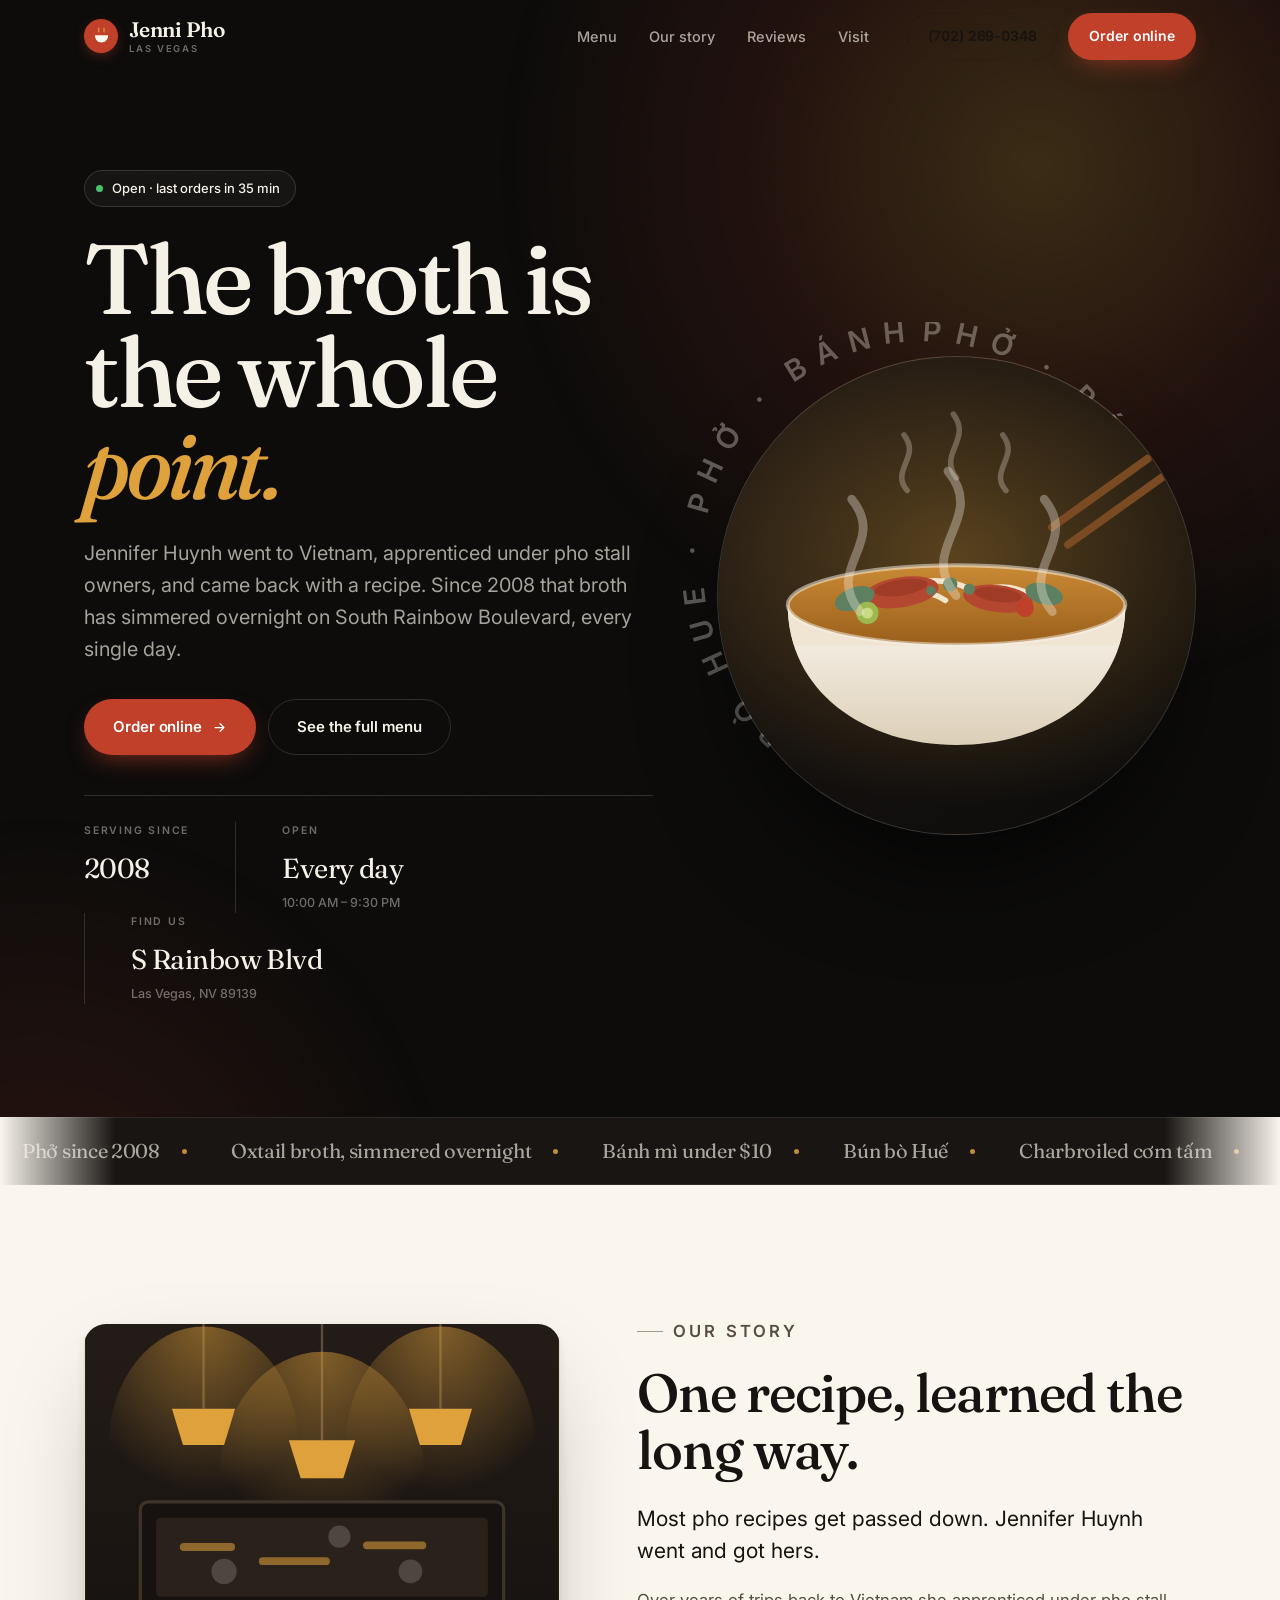
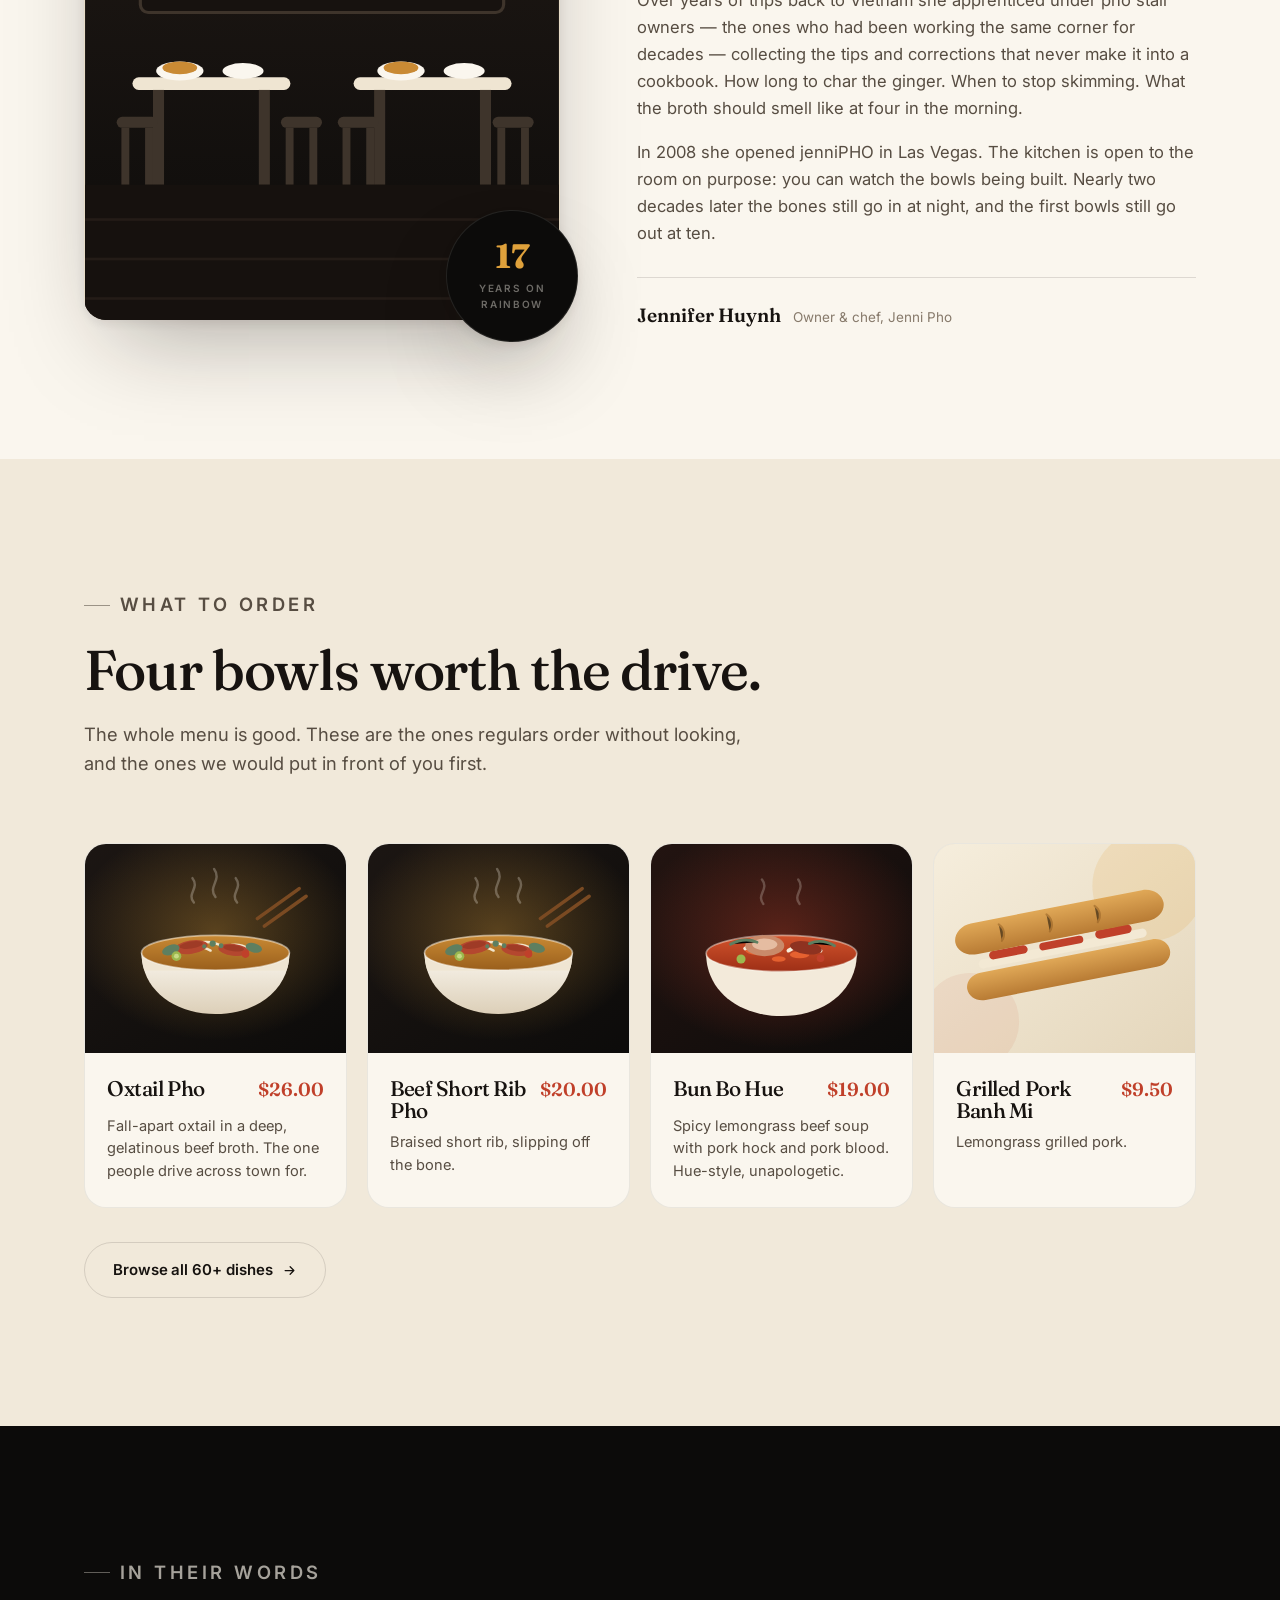
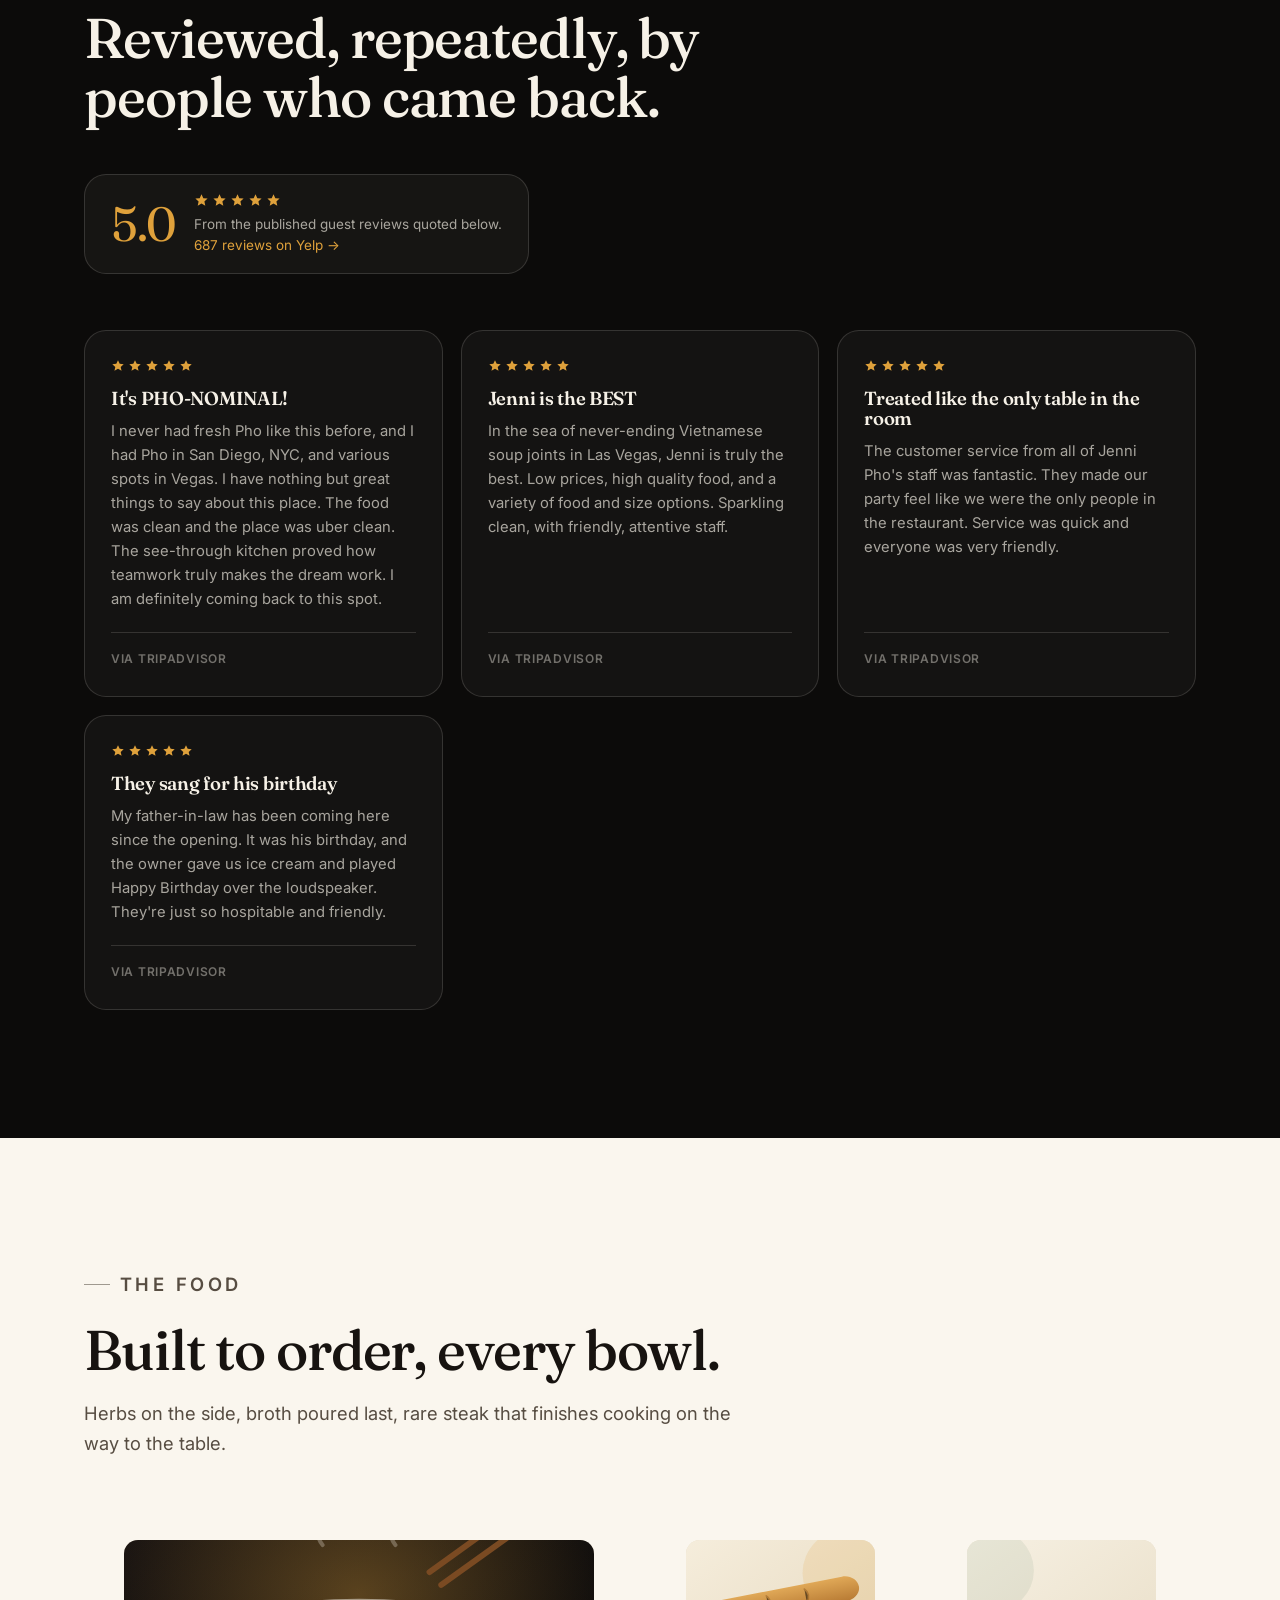
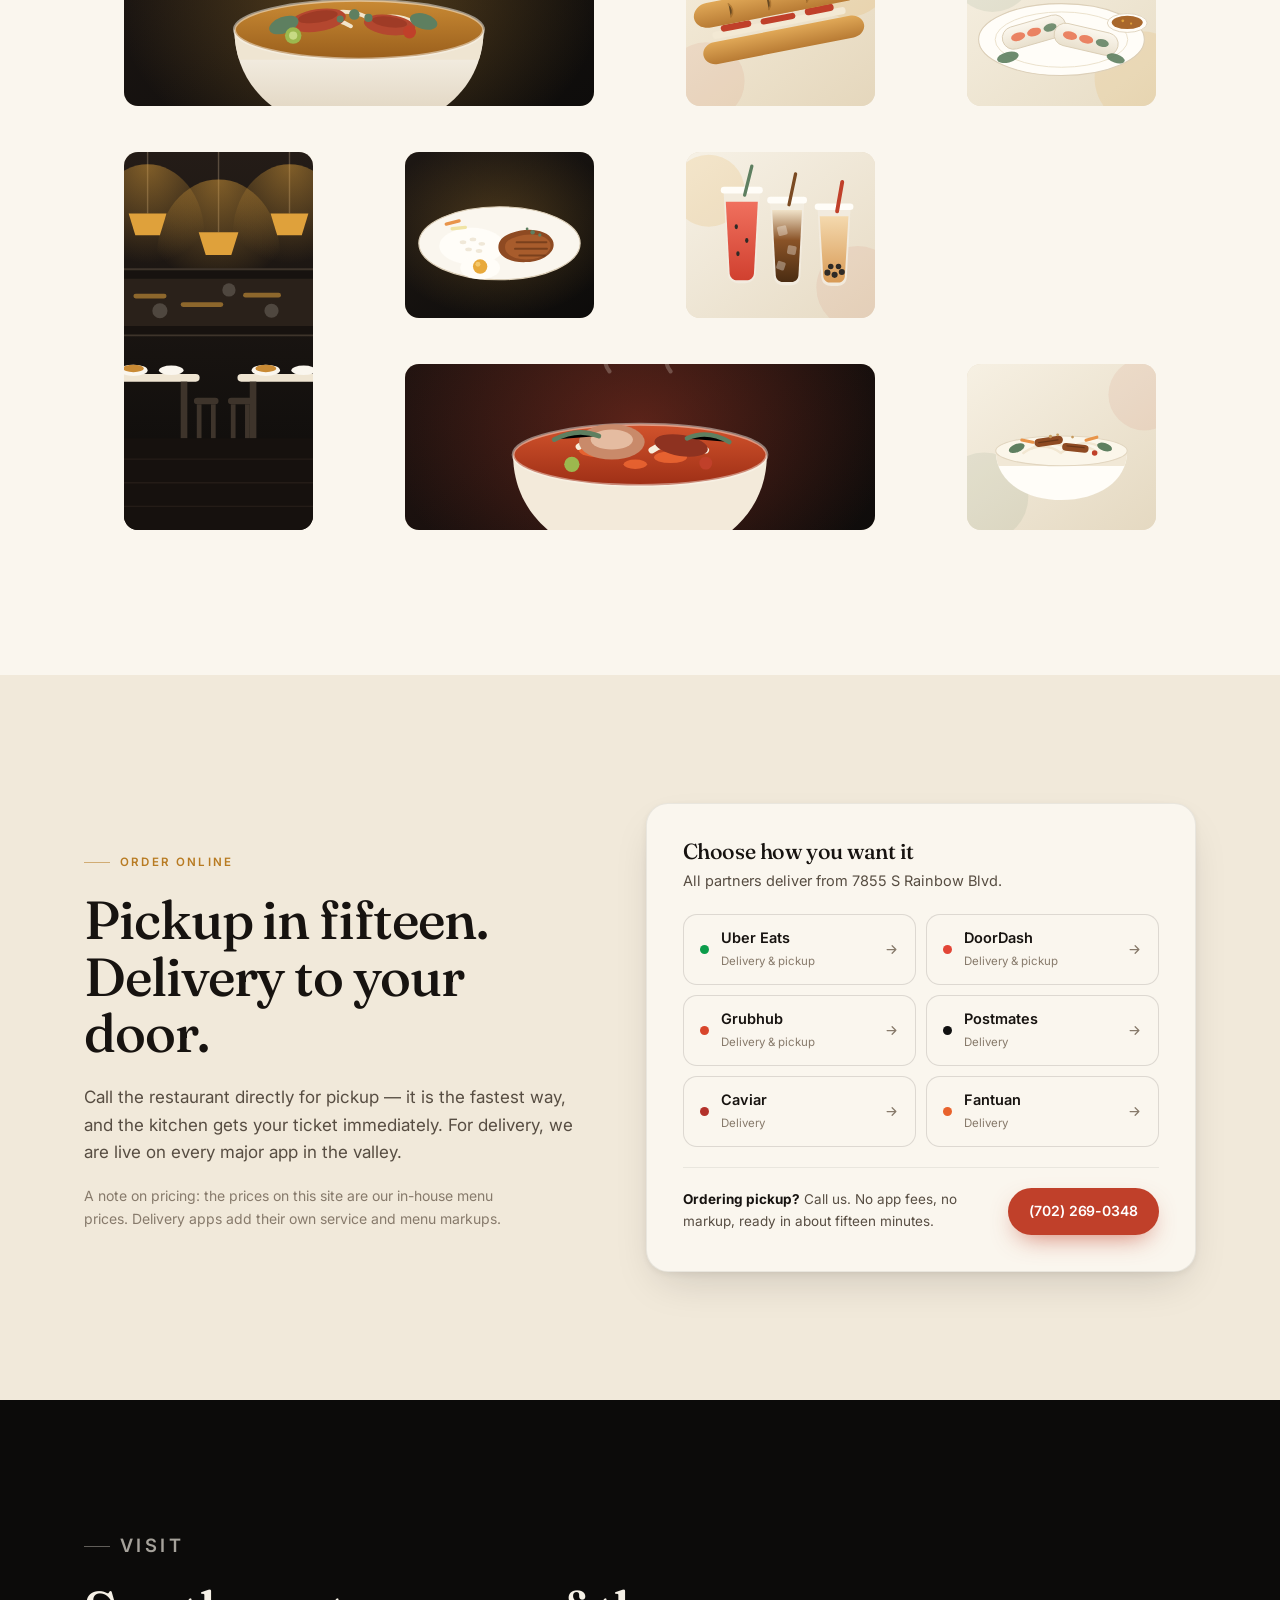
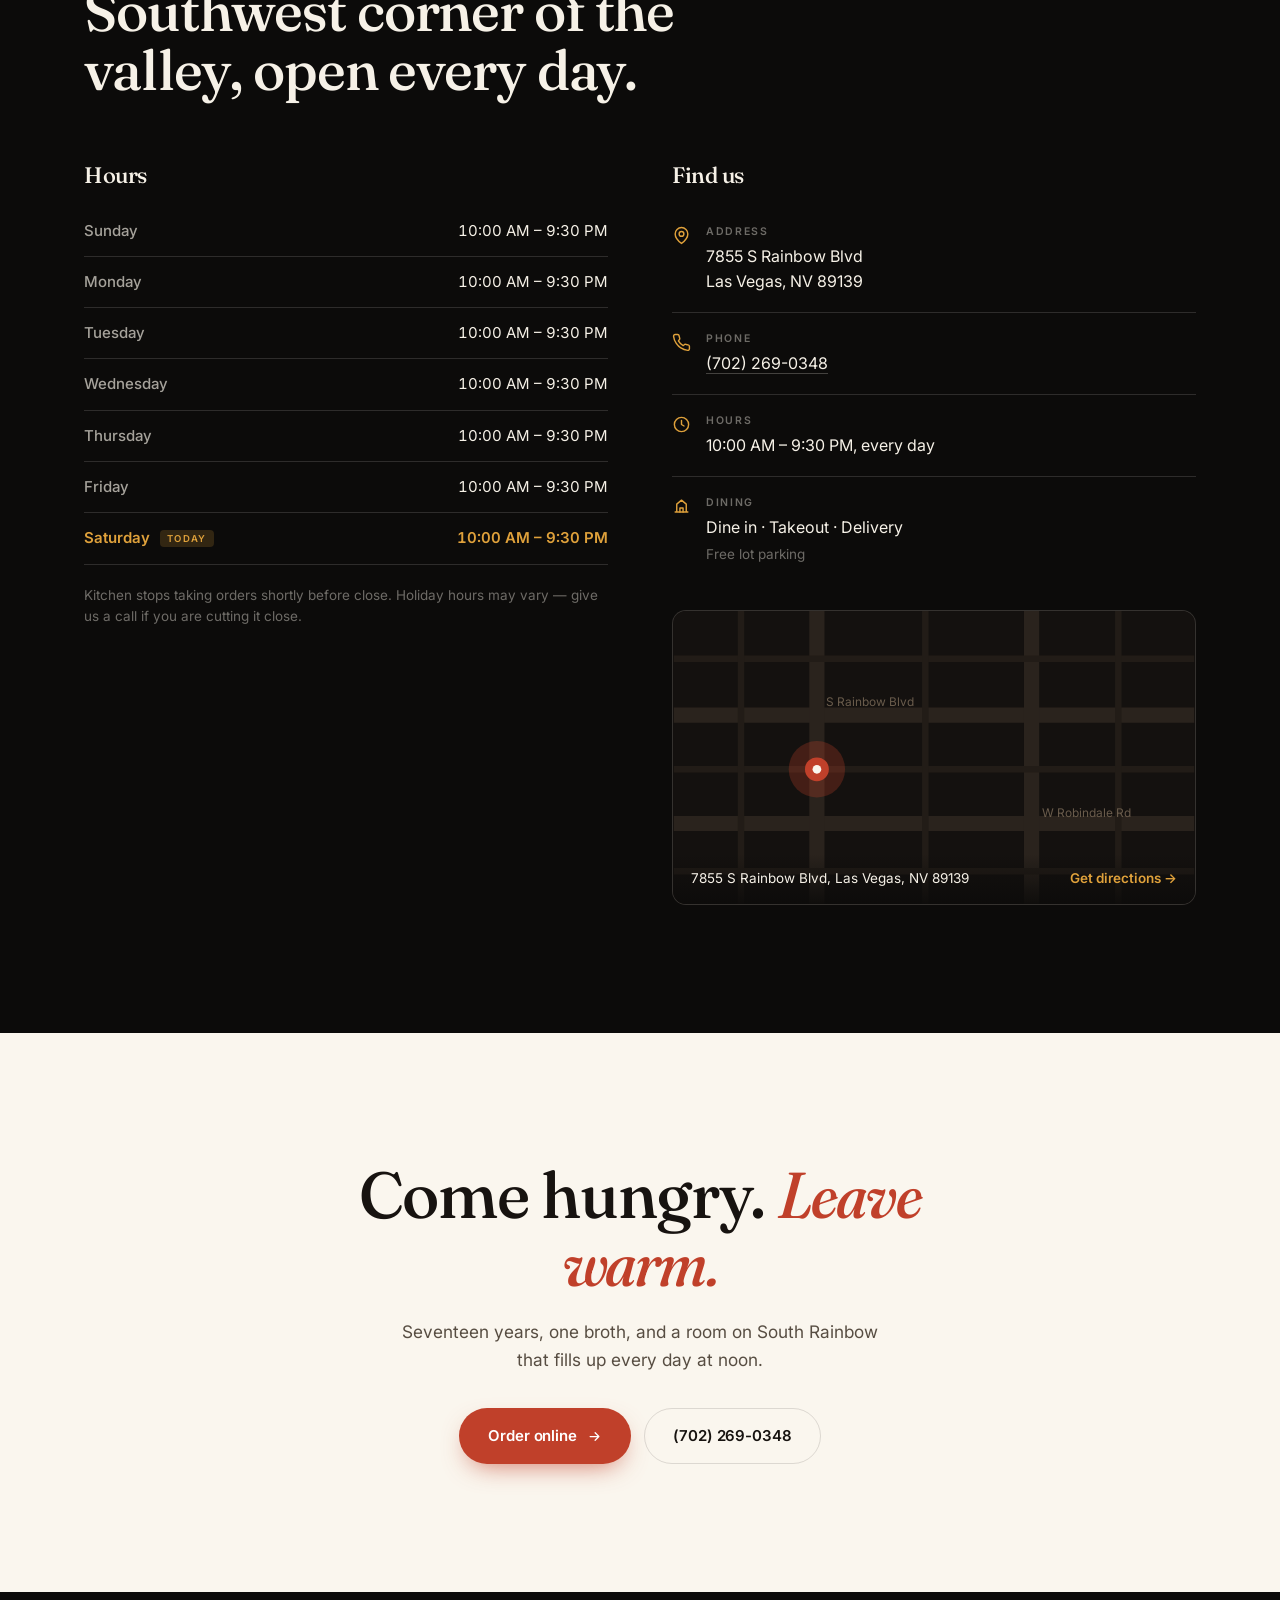
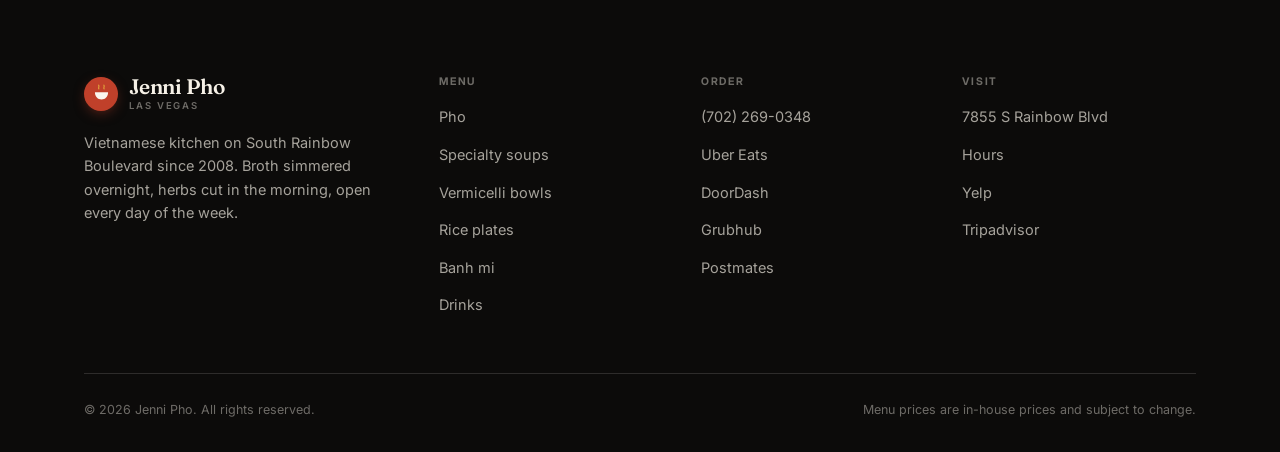
==== index.html @ 688c90b1 "Build the Jenni Pho restaurant website Static marketing site for Jenni Pho (7855 S Rainbow Blvd, Las" ====
<!doctype html>
<html lang="en">
<head>
<meta charset="utf-8">
<meta name="viewport" content="width=device-width, initial-scale=1, viewport-fit=cover">

<title>Jenni Pho — Vietnamese Kitchen in Las Vegas | Pho, Banh Mi & Rice Plates</title>
<meta name="description" content="Jenni Pho has served South Rainbow Boulevard since 2008. Oxtail pho with broth simmered overnight, banh mi under $10, charbroiled rice plates and fresh smoothies. Open daily 10am–9:30pm. Order pickup or delivery.">
<meta name="theme-color" content="#0C0B0A">
<link rel="canonical" href="https://jennipho.com/">

<meta property="og:type" content="restaurant">
<meta property="og:site_name" content="Jenni Pho">
<meta property="og:title" content="Jenni Pho — Vietnamese Kitchen in Las Vegas">
<meta property="og:description" content="Oxtail pho with broth simmered overnight. Banh mi under $10. Open daily on South Rainbow Blvd since 2008.">
<meta property="og:url" content="https://jennipho.com/">
<meta property="og:image" content="https://jennipho.com/assets/img/pho-bowl.svg">
<meta name="twitter:card" content="summary_large_image">

<link rel="icon" href="data:image/svg+xml,%3Csvg xmlns='http://www.w3.org/2000/svg' viewBox='0 0 32 32'%3E%3Ccircle cx='16' cy='16' r='16' fill='%23C0402A'/%3E%3Cpath d='M7 14h18c0 6.6-4 10.5-9 10.5S7 20.6 7 14Z' fill='%23FAF6EE'/%3E%3Cpath d='M13 9c-1.6-1.9 1.3-3 -.3-5M19 9c-1.6-1.9 1.3-3 -.3-5' stroke='%23DFA13B' stroke-width='1.6' fill='none' stroke-linecap='round'/%3E%3C/svg%3E">

<link rel="preconnect" href="https://fonts.googleapis.com">
<link rel="preconnect" href="https://fonts.gstatic.com" crossorigin>
<link rel="stylesheet" href="https://fonts.googleapis.com/css2?family=Fraunces:ital,opsz,wght@0,9..144,400..700;1,9..144,400..700&family=Inter:wght@400;500;600;700&display=swap">
<link rel="stylesheet" href="assets/css/site.css">
</head>

<body>
<a class="skip-link" href="#main">Skip to content</a>

<header class="header hero-scope">
  <div class="header__inner">
    <a class="brand" href="/" aria-label="Jenni Pho, home">
      <span class="brand__mark" aria-hidden="true">
        <svg viewBox="0 0 32 32" fill="none">
          <path d="M6 14h20c0 7-4.5 11-10 11S6 21 6 14Z" fill="#FAF6EE"/>
          <path d="M12 9c-1.8-2.1 1.5-3.4-.4-5.6M20 9c-1.8-2.1 1.5-3.4-.4-5.6"
                stroke="#DFA13B" stroke-width="1.8" stroke-linecap="round"/>
        </svg>
      </span>
      <span class="brand__text">
        <span class="brand__name">Jenni Pho</span>
        <span class="brand__sub">Las Vegas</span>
      </span>
    </a>

    <nav class="nav" aria-label="Primary">
      <a href="menu.html">Menu</a>
      <a href="#story">Our story</a>
      <a href="#reviews">Reviews</a>
      <a href="#visit">Visit</a>
    </nav>

    <div class="header__cta">
      <a class="btn btn--ghost btn--sm" data-biz="phone" href="tel:+17022690348">(702) 269-0348</a>
      <a class="btn btn--primary btn--sm" href="#order">Order online</a>
      <button class="nav-toggle" type="button" aria-label="Menu" aria-expanded="false"><span></span></button>
    </div>
  </div>
</header>

<main id="main">

  <!-- ============ HERO ============ -->
  <section class="hero">
    <div class="hero__glow" aria-hidden="true"></div>
    <div class="hero__glow hero__glow--2" aria-hidden="true"></div>
    <div class="hero__grain" aria-hidden="true"></div>

    <div class="hero__inner">
      <div class="hero__copy">
        <p class="hero__status" data-status>
          <span class="dot" aria-hidden="true"></span>
          <span data-status-text>Checking hours…</span>
        </p>

        <h1>The broth is<br>the whole <em>point.</em></h1>

        <p class="hero__lede">
          Jennifer Huynh went to Vietnam, apprenticed under pho stall owners, and came
          back with a recipe. Since 2008 that broth has simmered overnight on South
          Rainbow Boulevard, every single day.
        </p>

        <div class="hero__actions">
          <a class="btn btn--primary" href="#order">Order online <svg class="arw" width="15" height="15" viewBox="0 0 24 24" fill="none" stroke="currentColor" stroke-width="2" stroke-linecap="round" stroke-linejoin="round" aria-hidden="true"><path d="M5 12h14M13 6l6 6-6 6"/></svg></a>
          <a class="btn btn--ghost" href="menu.html">See the full menu</a>
        </div>

        <dl class="hero__facts">
          <div class="hero__fact">
            <dt>Serving since</dt>
            <dd>2008</dd>
          </div>
          <div class="hero__fact">
            <dt>Open</dt>
            <dd>Every day<small>10:00 AM – 9:30 PM</small></dd>
          </div>
          <div class="hero__fact">
            <dt>Find us</dt>
            <dd>S Rainbow Blvd<small>Las Vegas, NV 89139</small></dd>
          </div>
        </dl>
      </div>

      <div class="hero__art">
        <svg class="hero__ring" viewBox="0 0 100 100" aria-hidden="true">
          <defs><path id="ring" d="M50 4a46 46 0 1 1 0 92 46 46 0 1 1 0-92"/></defs>
          <text><textPath href="#ring" startOffset="0%">
            Phở · Bánh mì · Cơm tấm · Bún bò Huế · Phở · Bánh mì · Cơm tấm · Bún bò Huế ·
          </textPath></text>
        </svg>

        <div class="hero__art-frame">
          <img src="assets/img/pho-bowl.svg" data-slot="hero"
               alt="A bowl of Jenni Pho oxtail pho" fetchpriority="high" decoding="async">
          <svg class="steam" viewBox="0 0 100 60" aria-hidden="true">
            <path d="M26 54c-9-11 7-17-2-28"/>
            <path d="M50 50c-10-12 8-19-2-31"/>
            <path d="M74 54c-9-11 7-17-2-28"/>
          </svg>
        </div>
      </div>
    </div>
  </section>

  <!-- ============ MARQUEE ============ -->
  <div class="marquee" aria-hidden="true">
    <div class="marquee__track" data-marquee></div>
  </div>

  <!-- ============ STORY ============ -->
  <section class="section" id="story">
    <div class="shell">
      <div class="story__grid">
        <div class="story__media reveal">
          <div class="media">
            <img src="assets/img/dining-room.svg" data-slot="dining-room"
                 alt="The Jenni Pho dining room" loading="lazy" decoding="async">
          </div>
          <div class="story__badge" aria-hidden="true">
            <strong>17</strong><span>Years on<br>Rainbow</span>
          </div>
        </div>

        <div class="story__body reveal d1">
          <p class="eyebrow">Our story</p>
          <h2>One recipe, learned the long way.</h2>
          <p class="lead">
            Most pho recipes get passed down. Jennifer Huynh went and got hers.
          </p>
          <p>
            Over years of trips back to Vietnam she apprenticed under pho stall
            owners — the ones who had been working the same corner for decades —
            collecting the tips and corrections that never make it into a cookbook.
            How long to char the ginger. When to stop skimming. What the broth should
            smell like at four in the morning.
          </p>
          <p>
            In 2008 she opened jenniPHO in Las Vegas. The kitchen is open to the room
            on purpose: you can watch the bowls being built. Nearly two decades later
            the bones still go in at night, and the first bowls still go out at ten.
          </p>
          <div class="story__sign">
            <b>Jennifer Huynh</b>
            <span>Owner &amp; chef, Jenni Pho</span>
          </div>
        </div>
      </div>
    </div>
  </section>

  <!-- ============ SIGNATURES ============ -->
  <section class="section section--paper2" id="signatures">
    <div class="shell">
      <div class="section-head reveal">
        <p class="eyebrow">What to order</p>
        <h2>Four bowls worth the drive.</h2>
        <p>
          The whole menu is good. These are the ones regulars order without
          looking, and the ones we would put in front of you first.
        </p>
      </div>

      <div class="sig-grid" data-signatures></div>

      <p style="margin-top:34px">
        <a class="btn btn--ghost" href="menu.html">Browse all 60+ dishes <svg class="arw" width="15" height="15" viewBox="0 0 24 24" fill="none" stroke="currentColor" stroke-width="2" stroke-linecap="round" stroke-linejoin="round" aria-hidden="true"><path d="M5 12h14M13 6l6 6-6 6"/></svg></a>
      </p>
    </div>
  </section>

  <!-- ============ REVIEWS ============ -->
  <section class="section section--dark" id="reviews">
    <div class="shell">
      <div class="reviews__top">
        <div class="section-head reveal" style="margin-bottom:0">
          <p class="eyebrow">In their words</p>
          <h2>Reviewed, repeatedly, by people who came back.</h2>
        </div>
        <div class="score reveal d1">
          <div class="score__num">5.0</div>
          <div class="score__meta">
            <div class="score__stars" role="img" aria-label="5 out of 5 stars"></div>
            From the published guest reviews quoted below.<br>
            <a href="https://www.yelp.com/biz/jenni-pho-las-vegas-7"
               target="_blank" rel="noopener noreferrer"
               style="color:var(--amber)">687 reviews on Yelp →</a>
          </div>
        </div>
      </div>

      <div class="review-grid" data-reviews></div>
    </div>
  </section>

  <!-- ============ GALLERY ============ -->
  <section class="section" id="gallery">
    <div class="shell">
      <div class="section-head reveal">
        <p class="eyebrow">The food</p>
        <h2>Built to order, every bowl.</h2>
        <p>
          Herbs on the side, broth poured last, rare steak that finishes cooking
          on the way to the table.
        </p>
      </div>
      <div class="gallery reveal d1" data-gallery></div>
    </div>
  </section>

  <!-- ============ ORDER ============ -->
  <section class="section section--paper2" id="order">
    <div class="shell">
      <div class="order-grid">
        <div class="reveal">
          <p class="eyebrow">Order online</p>
          <h2 style="font-size:clamp(2.1rem,4.6vw,3.35rem);margin-bottom:22px">
            Pickup in fifteen. Delivery to your door.
          </h2>
          <p style="color:var(--text-2);max-width:48ch">
            Call the restaurant directly for pickup — it is the fastest way, and the
            kitchen gets your ticket immediately. For delivery, we are live on every
            major app in the valley.
          </p>
          <p style="color:var(--text-3);font-size:14px;max-width:48ch;margin-top:18px">
            A note on pricing: the prices on this site are our in-house menu prices.
            Delivery apps add their own service and menu markups.
          </p>
        </div>

        <div class="order-panel reveal d1">
          <h3>Choose how you want it</h3>
          <p>All partners deliver from 7855 S Rainbow Blvd.</p>
          <div class="partners" data-partners></div>

          <div class="order-direct">
            <p><strong style="color:var(--text)">Ordering pickup?</strong>
               Call us. No app fees, no markup, ready in about fifteen minutes.</p>
            <a class="btn btn--primary btn--sm" data-biz="phone" href="tel:+17022690348">(702) 269-0348</a>
          </div>
        </div>
      </div>
    </div>
  </section>

  <!-- ============ VISIT ============ -->
  <section class="section section--dark" id="visit">
    <div class="shell">
      <div class="section-head reveal">
        <p class="eyebrow">Visit</p>
        <h2>Southwest corner of the valley, open every day.</h2>
      </div>

      <div class="visit-grid">
        <div class="reveal">
          <h3 style="font-size:1.4rem;margin-bottom:18px">Hours</h3>
          <table class="hours-table">
            <caption class="sr-only">Opening hours by day</caption>
            <tbody data-hours></tbody>
          </table>
          <p style="margin-top:20px;font-size:13.5px;color:var(--on-dark-3)">
            Kitchen stops taking orders shortly before close. Holiday hours may vary —
            give us a call if you are cutting it close.
          </p>
        </div>

        <div class="reveal d1">
          <h3 style="font-size:1.4rem;margin-bottom:18px">Find us</h3>
          <ul class="contact-list">
            <li>
              <svg viewBox="0 0 24 24" fill="none" stroke="currentColor" stroke-width="1.8"
                   stroke-linecap="round" stroke-linejoin="round" aria-hidden="true">
                <path d="M20 10c0 6-8 12-8 12s-8-6-8-12a8 8 0 0 1 16 0Z"/><circle cx="12" cy="10" r="3"/>
              </svg>
              <div><dt>Address</dt>
                <dd><span data-biz="street">7855 S Rainbow Blvd</span><br>Las Vegas, NV 89139</dd></div>
            </li>
            <li>
              <svg viewBox="0 0 24 24" fill="none" stroke="currentColor" stroke-width="1.8"
                   stroke-linecap="round" stroke-linejoin="round" aria-hidden="true">
                <path d="M22 16.9v3a2 2 0 0 1-2.2 2 19.8 19.8 0 0 1-8.6-3.1 19.5 19.5 0 0 1-6-6A19.8 19.8 0 0 1 2 4.2 2 2 0 0 1 4 2h3a2 2 0 0 1 2 1.7c.1 1 .4 1.9.7 2.8a2 2 0 0 1-.5 2.1L8.1 9.9a16 16 0 0 0 6 6l1.3-1.1a2 2 0 0 1 2.1-.5c.9.3 1.8.6 2.8.7a2 2 0 0 1 1.7 2Z"/>
              </svg>
              <div><dt>Phone</dt>
                <dd><a data-biz="phone" href="tel:+17022690348">(702) 269-0348</a></dd></div>
            </li>
            <li>
              <svg viewBox="0 0 24 24" fill="none" stroke="currentColor" stroke-width="1.8"
                   stroke-linecap="round" stroke-linejoin="round" aria-hidden="true">
                <circle cx="12" cy="12" r="9"/><path d="M12 7v5l3.2 1.9"/>
              </svg>
              <div><dt>Hours</dt>
                <dd data-biz="hoursLabel">10:00 AM – 9:30 PM, every day</dd></div>
            </li>
            <li>
              <svg viewBox="0 0 24 24" fill="none" stroke="currentColor" stroke-width="1.8"
                   stroke-linecap="round" stroke-linejoin="round" aria-hidden="true">
                <path d="M4 19h16M6 19V9l6-5 6 5v10"/><path d="M10 19v-5h4v5"/>
              </svg>
              <div><dt>Dining</dt>
                <dd>Dine in · Takeout · Delivery<br>
                  <span style="font-size:13.5px;color:var(--on-dark-3)">Free lot parking</span></dd></div>
            </li>
          </ul>

          <a class="map-card"
             href="https://www.google.com/maps/dir/?api=1&amp;destination=Jenni+Pho+7855+S+Rainbow+Blvd+Las+Vegas+NV+89139"
             target="_blank" rel="noopener noreferrer" aria-label="Get directions to Jenni Pho">
            <svg viewBox="0 0 480 270" aria-hidden="true">
              <rect width="480" height="270" fill="#14110F"/>
              <g stroke="#2A231D" stroke-width="14">
                <path d="M0 96h480"/><path d="M0 196h480"/><path d="M132 0v270"/><path d="M330 0v270"/>
              </g>
              <g stroke="#221C17" stroke-width="6">
                <path d="M0 44h480"/><path d="M0 146h480"/><path d="M0 240h480"/>
                <path d="M62 0v270"/><path d="M232 0v270"/><path d="M410 0v270"/>
              </g>
              <text x="140" y="88" fill="#6A5C4C" font-family="Inter,sans-serif" font-size="11">S Rainbow Blvd</text>
              <text x="340" y="190" fill="#6A5C4C" font-family="Inter,sans-serif" font-size="11">W Robindale Rd</text>
              <circle cx="132" cy="146" r="26" fill="#C0402A" opacity=".28"/>
              <circle cx="132" cy="146" r="11" fill="#C0402A"/>
              <circle cx="132" cy="146" r="4" fill="#FAF6EE"/>
            </svg>
            <span class="map-card__label">
              <span>7855 S Rainbow Blvd, Las Vegas, NV 89139</span>
              <span>Get directions →</span>
            </span>
          </a>
        </div>
      </div>
    </div>
  </section>

  <!-- ============ CTA ============ -->
  <section class="section cta-band">
    <div class="shell reveal">
      <h2>Come hungry. <em>Leave warm.</em></h2>
      <p>
        Seventeen years, one broth, and a room on South Rainbow that fills up
        every day at noon.
      </p>
      <div class="btns">
        <a class="btn btn--primary" href="#order">Order online <svg class="arw" width="15" height="15" viewBox="0 0 24 24" fill="none" stroke="currentColor" stroke-width="2" stroke-linecap="round" stroke-linejoin="round" aria-hidden="true"><path d="M5 12h14M13 6l6 6-6 6"/></svg></a>
        <a class="btn btn--ghost" data-biz="phone" href="tel:+17022690348">Call (702) 269-0348</a>
      </div>
    </div>
  </section>
</main>

<footer class="footer">
  <div class="shell">
    <div class="footer__grid">
      <div class="footer__brand">
        <div class="brand">
          <span class="brand__mark" aria-hidden="true">
            <svg viewBox="0 0 32 32" fill="none">
              <path d="M6 14h20c0 7-4.5 11-10 11S6 21 6 14Z" fill="#FAF6EE"/>
              <path d="M12 9c-1.8-2.1 1.5-3.4-.4-5.6M20 9c-1.8-2.1 1.5-3.4-.4-5.6"
                    stroke="#DFA13B" stroke-width="1.8" stroke-linecap="round"/>
            </svg>
          </span>
          <span class="brand__text">
            <span class="brand__name">Jenni Pho</span>
            <span class="brand__sub">Las Vegas</span>
          </span>
        </div>
        <p>
          Vietnamese kitchen on South Rainbow Boulevard since 2008. Broth simmered
          overnight, herbs cut in the morning, open every day of the week.
        </p>
      </div>

      <div>
        <h4>Menu</h4>
        <ul>
          <li><a href="menu.html#cat-pho">Pho</a></li>
          <li><a href="menu.html#cat-soups">Specialty soups</a></li>
          <li><a href="menu.html#cat-vermicelli">Vermicelli bowls</a></li>
          <li><a href="menu.html#cat-rice">Rice plates</a></li>
          <li><a href="menu.html#cat-banhmi">Banh mi</a></li>
          <li><a href="menu.html#cat-drinks">Drinks</a></li>
        </ul>
      </div>

      <div>
        <h4>Order</h4>
        <ul>
          <li><a data-biz="phone" href="tel:+17022690348">Call for pickup</a></li>
          <li><a href="https://www.ubereats.com/store/jenni-pho/cLVe99YFQyiZ_S1NcGjbRg" target="_blank" rel="noopener noreferrer">Uber Eats</a></li>
          <li><a href="https://www.doordash.com/store/jenni-pho-las-vegas-71439/" target="_blank" rel="noopener noreferrer">DoorDash</a></li>
          <li><a href="https://www.grubhub.com/restaurant/jenni-pho-7855-s-rainbow-blvd-las-vegas/1659601" target="_blank" rel="noopener noreferrer">Grubhub</a></li>
          <li><a href="https://postmates.com/store/jenni-pho/cLVe99YFQyiZ_S1NcGjbRg" target="_blank" rel="noopener noreferrer">Postmates</a></li>
        </ul>
      </div>

      <div>
        <h4>Visit</h4>
        <ul>
          <li><a href="https://www.google.com/maps/search/?api=1&amp;query=Jenni+Pho+7855+S+Rainbow+Blvd+Las+Vegas+NV+89139" target="_blank" rel="noopener noreferrer">7855 S Rainbow Blvd</a></li>
          <li><a href="#visit">Hours</a></li>
          <li><a href="https://www.yelp.com/biz/jenni-pho-las-vegas-7" target="_blank" rel="noopener noreferrer">Yelp</a></li>
          <li><a href="https://www.tripadvisor.com/Restaurant_Review-g45963-d4948636-Reviews-Jenni_Pho-Las_Vegas_Nevada.html" target="_blank" rel="noopener noreferrer">Tripadvisor</a></li>
        </ul>
      </div>
    </div>

    <div class="footer__bottom">
      <span>&copy; <span data-year>2026</span> Jenni Pho. All rights reserved.</span>
      <span>Menu prices are in-house prices and subject to change.</span>
    </div>
  </div>
</footer>

<script type="application/ld+json">
{
  "@context": "https://schema.org",
  "@type": "Restaurant",
  "name": "Jenni Pho",
  "description": "Vietnamese restaurant in Las Vegas serving pho, banh mi, vermicelli bowls and charbroiled rice plates since 2008.",
  "servesCuisine": "Vietnamese",
  "priceRange": "$$",
  "telephone": "+1-702-269-0348",
  "url": "https://jennipho.com/",
  "hasMenu": "https://jennipho.com/menu.html",
  "foundingDate": "2008",
  "founder": { "@type": "Person", "name": "Jennifer Huynh" },
  "address": {
    "@type": "PostalAddress",
    "streetAddress": "7855 S Rainbow Blvd",
    "addressLocality": "Las Vegas",
    "addressRegion": "NV",
    "postalCode": "89139",
    "addressCountry": "US"
  },
  "openingHoursSpecification": [{
    "@type": "OpeningHoursSpecification",
    "dayOfWeek": ["Monday","Tuesday","Wednesday","Thursday","Friday","Saturday","Sunday"],
    "opens": "10:00",
    "closes": "21:30"
  }],
  "acceptsReservations": "False",
  "paymentAccepted": "Cash, Credit Card",
  "potentialAction": {
    "@type": "OrderAction",
    "target": [
      "https://www.ubereats.com/store/jenni-pho/cLVe99YFQyiZ_S1NcGjbRg",
      "https://www.doordash.com/store/jenni-pho-las-vegas-71439/"
    ],
    "deliveryMethod": ["http://purl.org/goodrelations/v1#DeliveryModePickUp",
                       "http://purl.org/goodrelations/v1#DeliveryModeOwnFleet"]
  }
}
</script>

<script src="assets/js/data.js"></script>
<script src="assets/js/site.js"></script>
</body>
</html>
---- assets/css/site.css ----
/* ============================================================
   Jenni Pho — site styles
   Hand-written. No framework, no build step.
   ============================================================ */

/* ---------- Tokens ---------- */
:root {
  --ink:        #0C0B0A;
  --ink-soft:   #191512;
  --ink-line:   rgba(250, 246, 238, 0.14);

  --paper:      #FAF6EE;
  --paper-2:    #F1E9DA;
  --paper-3:    #E6DBC7;

  --amber:      #DFA13B;
  --amber-deep: #B87B22;
  --chili:      #C0402A;
  --herb:       #5E7F60;

  --text:       #171310;
  --text-2:     #574D42;
  --text-3:     #877A6B;
  --on-dark:    #F6F1E7;
  --on-dark-2:  rgba(246, 241, 231, 0.66);
  --on-dark-3:  rgba(246, 241, 231, 0.42);

  --line:       rgba(23, 19, 16, 0.13);
  --line-soft:  rgba(23, 19, 16, 0.07);

  --display: "Fraunces", "Iowan Old Style", "Palatino Linotype", Palatino,
             "Times New Roman", serif;
  --sans: "Inter", -apple-system, BlinkMacSystemFont, "Segoe UI", Roboto,
          "Helvetica Neue", Arial, sans-serif;

  --shell: 1240px;
  --gutter: clamp(20px, 5vw, 64px);

  --r-sm: 8px;
  --r-md: 14px;
  --r-lg: 22px;
  --r-pill: 999px;

  --ease: cubic-bezier(0.22, 0.61, 0.36, 1);
  --ease-out: cubic-bezier(0.16, 1, 0.3, 1);

  --shadow-sm: 0 1px 2px rgba(23, 19, 16, 0.05),
               0 4px 14px rgba(23, 19, 16, 0.05);
  --shadow-md: 0 2px 6px rgba(23, 19, 16, 0.06),
               0 18px 44px -14px rgba(23, 19, 16, 0.18);
  --shadow-lg: 0 4px 10px rgba(23, 19, 16, 0.07),
               0 40px 90px -28px rgba(23, 19, 16, 0.34);

  --header-h: 74px;
}

/* ---------- Reset ---------- */
*, *::before, *::after { box-sizing: border-box; }

html {
  -webkit-text-size-adjust: 100%;
  scroll-behavior: smooth;
  scroll-padding-top: calc(var(--header-h) + 16px);
}

body {
  margin: 0;
  background: var(--paper);
  color: var(--text);
  font-family: var(--sans);
  font-size: 17px;
  line-height: 1.62;
  -webkit-font-smoothing: antialiased;
  -moz-osx-font-smoothing: grayscale;
  font-feature-settings: "kern" 1, "liga" 1;
  overflow-x: hidden;
}

img, svg, video { display: block; max-width: 100%; }
img { height: auto; }

h1, h2, h3, h4 {
  font-family: var(--display);
  font-weight: 500;
  line-height: 1.06;
  letter-spacing: -0.02em;
  margin: 0;
  font-variation-settings: "SOFT" 0, "WONK" 1, "opsz" 40;
}

p { margin: 0 0 1em; }
p:last-child { margin-bottom: 0; }

a { color: inherit; text-decoration: none; }

button { font: inherit; color: inherit; background: none; border: 0; cursor: pointer; }

:focus-visible {
  outline: 2px solid var(--amber);
  outline-offset: 3px;
  border-radius: 3px;
}

::selection { background: var(--amber); color: var(--ink); }

/* ---------- Layout helpers ---------- */
.shell {
  width: 100%;
  max-width: var(--shell);
  margin-inline: auto;
  padding-inline: var(--gutter);
}

.section { padding-block: clamp(72px, 10vw, 132px); position: relative; }
.section--tight { padding-block: clamp(56px, 7vw, 88px); }

.section--dark {
  background: var(--ink);
  color: var(--on-dark);
}
.section--paper2 { background: var(--paper-2); }

.sr-only {
  position: absolute; width: 1px; height: 1px;
  padding: 0; margin: -1px; overflow: hidden;
  clip: rect(0 0 0 0); white-space: nowrap; border: 0;
}

.skip-link {
  position: absolute; top: 8px; left: 8px;
  transform: translateY(-160%);
  background: var(--ink); color: var(--on-dark);
  padding: 12px 18px; border-radius: var(--r-pill);
  z-index: 200; font-size: 14px; font-weight: 600;
  transition: transform 0.2s var(--ease);
}
.skip-link:focus { transform: translateY(0); }

/* ---------- Eyebrow / section heads ---------- */
.eyebrow {
  display: inline-flex; align-items: center; gap: 10px;
  font-size: 11.5px; font-weight: 600;
  letter-spacing: 0.19em; text-transform: uppercase;
  color: var(--amber-deep);
  margin: 0 0 20px;
}
.eyebrow::before {
  content: ""; width: 26px; height: 1px;
  background: currentColor; opacity: 0.55;
}
.section--dark .eyebrow { color: var(--amber); }

.section-head { max-width: 62ch; margin-bottom: clamp(40px, 5vw, 64px); }
.section-head h2 {
  font-size: clamp(2.1rem, 5vw, 3.5rem);
  margin-bottom: 20px;
}
.section-head p {
  font-size: clamp(1.02rem, 1.5vw, 1.15rem);
  color: var(--text-2);
  max-width: 56ch;
}
.section--dark .section-head p { color: var(--on-dark-2); }

/* ---------- Buttons ---------- */
.btn {
  display: inline-flex; align-items: center; justify-content: center;
  gap: 10px;
  padding: 15px 28px;
  border-radius: var(--r-pill);
  font-size: 15px; font-weight: 600; letter-spacing: -0.005em;
  border: 1px solid transparent;
  transition: transform 0.28s var(--ease-out), background-color 0.22s var(--ease),
              color 0.22s var(--ease), border-color 0.22s var(--ease),
              box-shadow 0.28s var(--ease);
  will-change: transform;
  white-space: nowrap;
}
.btn:hover { transform: translateY(-2px); }
.btn:active { transform: translateY(0); }

.btn--primary {
  background: var(--chili); color: #fff;
  box-shadow: 0 10px 26px -10px rgba(192, 64, 42, 0.75);
}
.btn--primary:hover { background: #A93522; box-shadow: 0 16px 34px -12px rgba(192, 64, 42, 0.8); }

.btn--amber {
  background: var(--amber); color: var(--ink);
  box-shadow: 0 10px 26px -10px rgba(223, 161, 59, 0.7);
}
.btn--amber:hover { background: #EAB04E; }

.btn--ghost {
  border-color: var(--line);
  color: var(--text);
  background: transparent;
}
.btn--ghost:hover { border-color: var(--text); background: rgba(23, 19, 16, 0.04); }

.section--dark .btn--ghost,
.hero .btn--ghost {
  border-color: var(--ink-line);
  color: var(--on-dark);
}
.section--dark .btn--ghost:hover,
.hero .btn--ghost:hover {
  border-color: rgba(246, 241, 231, 0.5);
  background: rgba(246, 241, 231, 0.07);
}

.btn--sm { padding: 11px 20px; font-size: 14px; }

.btn .arw { transition: transform 0.3s var(--ease-out); }
.btn:hover .arw { transform: translateX(3px); }

/* ---------- Header ---------- */
.header {
  position: fixed; inset: 0 0 auto 0;
  z-index: 100;
  height: var(--header-h);
  display: flex; align-items: center;
  transition: background-color 0.35s var(--ease), box-shadow 0.35s var(--ease),
              border-color 0.35s var(--ease), backdrop-filter 0.35s var(--ease);
  border-bottom: 1px solid transparent;
}
.header__inner {
  width: 100%; max-width: var(--shell); margin-inline: auto;
  padding-inline: var(--gutter);
  display: flex; align-items: center; gap: 24px;
}

.header.is-solid {
  background: rgba(250, 246, 238, 0.86);
  backdrop-filter: saturate(1.6) blur(16px);
  -webkit-backdrop-filter: saturate(1.6) blur(16px);
  border-bottom-color: var(--line-soft);
  box-shadow: 0 1px 24px rgba(23, 19, 16, 0.05);
}

/* wordmark */
.brand { display: flex; align-items: center; gap: 11px; margin-right: auto; }
.brand__mark {
  width: 34px; height: 34px; flex: none;
  border-radius: 50%;
  background: var(--chili);
  display: grid; place-items: center;
  box-shadow: 0 4px 14px -4px rgba(192, 64, 42, 0.6);
}
.brand__mark svg { width: 21px; height: 21px; }
.brand__text { display: flex; flex-direction: column; line-height: 1; }
.brand__name {
  font-family: var(--display);
  font-size: 21px; font-weight: 600; letter-spacing: -0.025em;
  color: var(--text);
}
.brand__sub {
  font-size: 9.5px; font-weight: 600; letter-spacing: 0.2em;
  text-transform: uppercase; color: var(--text-3);
  margin-top: 4px;
}
.hero-scope .brand__name { color: var(--on-dark); }
.hero-scope .brand__sub { color: var(--on-dark-3); }

/* nav */
.nav { display: flex; align-items: center; gap: 4px; }
.nav a {
  padding: 9px 14px; border-radius: var(--r-pill);
  font-size: 14.5px; font-weight: 500; color: var(--text-2);
  transition: color 0.2s var(--ease), background-color 0.2s var(--ease);
}
.nav a:hover, .nav a[aria-current="page"] { color: var(--text); background: rgba(23,19,16,0.05); }
.hero-scope .nav a { color: var(--on-dark-2); }
.hero-scope .nav a:hover, .hero-scope .nav a[aria-current="page"] {
  color: var(--on-dark); background: rgba(246, 241, 231, 0.09);
}

.header__cta { display: flex; align-items: center; gap: 10px; }

.nav-toggle {
  display: none; width: 42px; height: 42px;
  border-radius: 50%; border: 1px solid var(--line);
  align-items: center; justify-content: center;
}
.nav-toggle span {
  display: block; width: 17px; height: 1.5px; background: currentColor;
  position: relative; transition: background-color 0.2s var(--ease);
}
.nav-toggle span::before, .nav-toggle span::after {
  content: ""; position: absolute; left: 0; width: 17px; height: 1.5px;
  background: currentColor; transition: transform 0.3s var(--ease-out);
}
.nav-toggle span::before { top: -5.5px; }
.nav-toggle span::after  { top: 5.5px; }
.hero-scope .nav-toggle { border-color: var(--ink-line); color: var(--on-dark); }
body.nav-open .nav-toggle span { background: transparent; }
body.nav-open .nav-toggle span::before { transform: translateY(5.5px) rotate(45deg); }
body.nav-open .nav-toggle span::after  { transform: translateY(-5.5px) rotate(-45deg); }

/* ---------- Hero ---------- */
.hero {
  position: relative;
  min-height: min(100svh, 900px);
  display: flex; align-items: center;
  background: var(--ink);
  color: var(--on-dark);
  overflow: hidden;
  padding-top: var(--header-h);
}

.hero__glow {
  position: absolute; pointer-events: none;
  width: 90vmax; height: 90vmax;
  right: -26vmax; top: -32vmax;
  background: radial-gradient(circle at center,
    rgba(223, 161, 59, 0.22) 0%,
    rgba(192, 64, 42, 0.12) 34%,
    transparent 66%);
  filter: blur(10px);
}
.hero__glow--2 {
  right: auto; left: -34vmax; top: auto; bottom: -46vmax;
  width: 74vmax; height: 74vmax;
  background: radial-gradient(circle at center,
    rgba(192, 64, 42, 0.16) 0%, transparent 62%);
}

.hero__grain {
  position: absolute; inset: 0; pointer-events: none;
  opacity: 0.05; mix-blend-mode: overlay;
  background-image: url("data:image/svg+xml,%3Csvg xmlns='http://www.w3.org/2000/svg' width='160' height='160'%3E%3Cfilter id='n'%3E%3CfeTurbulence type='fractalNoise' baseFrequency='0.85' numOctaves='3'/%3E%3C/filter%3E%3Crect width='160' height='160' filter='url(%23n)'/%3E%3C/svg%3E");
}

.hero__inner {
  position: relative; z-index: 2;
  width: 100%; max-width: var(--shell); margin-inline: auto;
  padding-inline: var(--gutter);
  padding-block: clamp(56px, 8vw, 96px);
  display: grid;
  grid-template-columns: minmax(0, 1.02fr) minmax(0, 0.86fr);
  gap: clamp(32px, 5vw, 72px);
  align-items: center;
}

.hero__status {
  display: inline-flex; align-items: center; gap: 9px;
  padding: 7px 15px 7px 11px;
  border: 1px solid var(--ink-line);
  border-radius: var(--r-pill);
  font-size: 13px; font-weight: 500;
  color: var(--on-dark-2);
  background: rgba(246, 241, 231, 0.04);
  margin-bottom: 26px;
}
.hero__status .dot {
  width: 7px; height: 7px; border-radius: 50%;
  background: var(--text-3); flex: none;
}
.hero__status.is-open .dot {
  background: #47C26B;
  box-shadow: 0 0 0 0 rgba(71, 194, 107, 0.6);
  animation: pulse 2.4s var(--ease) infinite;
}
.hero__status.is-open { color: var(--on-dark); }
@keyframes pulse {
  70%  { box-shadow: 0 0 0 8px rgba(71, 194, 107, 0); }
  100% { box-shadow: 0 0 0 0 rgba(71, 194, 107, 0); }
}

.hero h1 {
  font-size: clamp(3.05rem, 8.2vw, 6.15rem);
  line-height: 0.94;
  letter-spacing: -0.035em;
  margin-bottom: 26px;
}
.hero h1 em {
  font-style: italic;
  font-variation-settings: "SOFT" 40, "WONK" 1, "opsz" 100;
  color: var(--amber);
}
.hero__lede {
  font-size: clamp(1.06rem, 1.7vw, 1.24rem);
  color: var(--on-dark-2);
  max-width: 46ch;
  margin-bottom: 34px;
}
.hero__actions { display: flex; flex-wrap: wrap; gap: 12px; margin-bottom: 40px; }

.hero__facts {
  display: flex; flex-wrap: wrap; gap: 0;
  border-top: 1px solid var(--ink-line);
  padding-top: 26px;
}
.hero__fact { padding-right: clamp(24px, 4vw, 46px); }
.hero__fact + .hero__fact {
  padding-left: clamp(24px, 4vw, 46px);
  border-left: 1px solid var(--ink-line);
}
.hero__fact dt {
  font-size: 10.5px; font-weight: 600; letter-spacing: 0.17em;
  text-transform: uppercase; color: var(--on-dark-3);
  margin-bottom: 7px;
}
.hero__fact dd {
  margin: 0; font-family: var(--display);
  font-size: clamp(1.3rem, 2.4vw, 1.72rem);
  letter-spacing: -0.02em;
  color: var(--on-dark);
}
.hero__fact dd small {
  font-family: var(--sans); font-size: 12.5px; font-weight: 500;
  color: var(--on-dark-3); display: block; margin-top: 2px; letter-spacing: 0;
}

/* hero art */
.hero__art { position: relative; }
.hero__art-frame {
  position: relative;
  aspect-ratio: 1 / 1;
  border-radius: 50%;
  overflow: hidden;
  background:
    radial-gradient(circle at 50% 32%, rgba(223,161,59,0.24), transparent 62%),
    rgba(246, 241, 231, 0.035);
  border: 1px solid var(--ink-line);
  display: grid; place-items: center;
  box-shadow: 0 60px 120px -50px rgba(0, 0, 0, 0.9);
}
.hero__art-frame > img,
.hero__art-frame > svg { width: 84%; height: auto; }
.hero__art-frame img { border-radius: 50%; width: 100%; height: 100%; object-fit: cover; }

/* rotating ring caption */
.hero__ring {
  position: absolute; inset: -7%;
  animation: spin 44s linear infinite;
  pointer-events: none;
}
.hero__ring text {
  font-family: var(--sans); font-size: 6.1px; font-weight: 600;
  letter-spacing: 0.42em; text-transform: uppercase;
  fill: rgba(246, 241, 231, 0.34);
}
@keyframes spin { to { transform: rotate(360deg); } }

/* steam */
.steam { position: absolute; left: 50%; top: 8%; transform: translateX(-50%); width: 42%; pointer-events: none; }
.steam path { fill: none; stroke: rgba(246,241,231,0.34); stroke-width: 2.2; stroke-linecap: round; }
.steam path:nth-child(1) { animation: rise 4.6s var(--ease) infinite; }
.steam path:nth-child(2) { animation: rise 5.4s var(--ease) infinite 0.7s; }
.steam path:nth-child(3) { animation: rise 5.0s var(--ease) infinite 1.5s; }
@keyframes rise {
  0%   { opacity: 0; transform: translateY(14px) scaleY(0.86); }
  32%  { opacity: 0.85; }
  100% { opacity: 0; transform: translateY(-24px) scaleY(1.14); }
}

/* ---------- Marquee ---------- */
.marquee {
  background: var(--ink-soft); color: var(--on-dark);
  border-block: 1px solid rgba(246,241,231,0.09);
  overflow: hidden; padding-block: 17px;
  -webkit-mask-image: linear-gradient(90deg, transparent, #000 9%, #000 91%, transparent);
          mask-image: linear-gradient(90deg, transparent, #000 9%, #000 91%, transparent);
}
.marquee__track {
  display: flex; width: max-content;
  animation: marquee 46s linear infinite;
}
.marquee:hover .marquee__track { animation-play-state: paused; }
.marquee__group { display: flex; align-items: center; flex: none; }
.marquee__item {
  display: inline-flex; align-items: center; gap: 22px;
  padding-inline: 22px;
  font-family: var(--display); font-size: 20px; letter-spacing: -0.015em;
  color: var(--on-dark-2); white-space: nowrap;
}
.marquee__item::after {
  content: ""; width: 5px; height: 5px; border-radius: 50%;
  background: var(--amber); opacity: 0.85;
}
@keyframes marquee { to { transform: translateX(-50%); } }

/* ---------- Story ---------- */
.story__grid {
  display: grid;
  grid-template-columns: minmax(0, 0.92fr) minmax(0, 1.08fr);
  gap: clamp(36px, 6vw, 88px);
  align-items: center;
}
.story__media { position: relative; }
.story__media .media {
  border-radius: var(--r-lg);
  overflow: hidden;
  aspect-ratio: 4 / 5;
  box-shadow: var(--shadow-lg);
  background: var(--paper-3);
}
.story__media .media > * { width: 100%; height: 100%; object-fit: cover; }

.story__badge {
  position: absolute; right: -18px; bottom: -22px;
  width: 132px; height: 132px; border-radius: 50%;
  background: var(--ink); color: var(--on-dark);
  display: grid; place-content: center; text-align: center;
  box-shadow: var(--shadow-lg);
  border: 1px solid rgba(246,241,231,0.1);
}
.story__badge strong {
  display: block; font-family: var(--display);
  font-size: 34px; line-height: 1; color: var(--amber);
  letter-spacing: -0.02em;
}
.story__badge span {
  font-size: 10px; font-weight: 600; letter-spacing: 0.17em;
  text-transform: uppercase; color: var(--on-dark-3);
  margin-top: 7px; display: block;
}

.story__body h2 { font-size: clamp(2.1rem, 4.6vw, 3.35rem); margin-bottom: 24px; }
.story__body p { color: var(--text-2); font-size: 1.04rem; max-width: 58ch; }
.story__body p.lead {
  font-size: clamp(1.14rem, 2vw, 1.32rem);
  color: var(--text); line-height: 1.5;
}
.story__sign {
  margin-top: 30px; padding-top: 22px;
  border-top: 1px solid var(--line);
  display: flex; align-items: baseline; gap: 12px; flex-wrap: wrap;
}
.story__sign b { font-family: var(--display); font-size: 1.2rem; font-weight: 600; }
.story__sign span { font-size: 13.5px; color: var(--text-3); }

/* ---------- Signatures ---------- */
.sig-grid {
  display: grid;
  grid-template-columns: repeat(auto-fit, minmax(260px, 1fr));
  gap: 20px;
}
.sig-card {
  position: relative;
  background: var(--paper);
  border: 1px solid var(--line-soft);
  border-radius: var(--r-lg);
  overflow: hidden;
  display: flex; flex-direction: column;
  transition: transform 0.4s var(--ease-out), box-shadow 0.4s var(--ease-out),
              border-color 0.3s var(--ease);
}
.sig-card:hover {
  transform: translateY(-5px);
  box-shadow: var(--shadow-md);
  border-color: var(--line);
}
.sig-card__media {
  aspect-ratio: 5 / 4; overflow: hidden; background: var(--paper-3);
}
.sig-card__media > * { width: 100%; height: 100%; object-fit: cover; }
.sig-card:hover .sig-card__media > * { transform: scale(1.035); }
.sig-card__media > * { transition: transform 0.7s var(--ease-out); }

.sig-card__body { padding: 22px 22px 24px; display: flex; flex-direction: column; flex: 1; }
.sig-card__top { display: flex; align-items: baseline; gap: 14px; margin-bottom: 9px; }
.sig-card__top h3 { font-size: 1.32rem; flex: 1; }
.sig-card__price {
  font-family: var(--display); font-size: 1.18rem; font-weight: 600;
  color: var(--chili); white-space: nowrap;
}
.sig-card p { font-size: 14.6px; color: var(--text-2); line-height: 1.56; margin: 0; }

/* ---------- Menu ---------- */
.menu-toolbar {
  position: sticky; top: var(--header-h);
  z-index: 40;
  background: rgba(250, 246, 238, 0.9);
  backdrop-filter: saturate(1.6) blur(14px);
  -webkit-backdrop-filter: saturate(1.6) blur(14px);
  border-bottom: 1px solid var(--line-soft);
  padding-block: 14px;
}
.menu-toolbar__inner {
  display: flex; align-items: center; gap: 14px; flex-wrap: wrap;
}

.menu-search {
  position: relative; flex: 1 1 230px; min-width: 0; max-width: 340px;
}
.menu-search input {
  width: 100%; padding: 11px 38px 11px 40px;
  border: 1px solid var(--line); border-radius: var(--r-pill);
  background: var(--paper); font: inherit; font-size: 14.5px;
  color: var(--text);
  transition: border-color 0.2s var(--ease), box-shadow 0.2s var(--ease);
}
.menu-search input::placeholder { color: var(--text-3); }
.menu-search input:focus {
  outline: none; border-color: var(--amber);
  box-shadow: 0 0 0 3px rgba(223, 161, 59, 0.2);
}
.menu-search svg {
  position: absolute; left: 14px; top: 50%; transform: translateY(-50%);
  width: 16px; height: 16px; color: var(--text-3); pointer-events: none;
}
.menu-search__clear {
  position: absolute; right: 8px; top: 50%; transform: translateY(-50%);
  width: 26px; height: 26px; border-radius: 50%;
  display: none; place-items: center; color: var(--text-3);
}
.menu-search__clear:hover { background: var(--paper-2); color: var(--text); }
.menu-search.has-value .menu-search__clear { display: grid; }

.chips { display: flex; gap: 8px; flex-wrap: wrap; }
.chip {
  padding: 8px 15px; border-radius: var(--r-pill);
  border: 1px solid var(--line);
  font-size: 13.5px; font-weight: 500; color: var(--text-2);
  transition: all 0.2s var(--ease); white-space: nowrap;
}
.chip:hover { border-color: var(--text-3); color: var(--text); }
.chip[aria-pressed="true"] {
  background: var(--ink); border-color: var(--ink); color: var(--on-dark);
}

.cat-rail {
  display: flex; gap: 6px; overflow-x: auto;
  scrollbar-width: none; -ms-overflow-style: none;
  margin-left: auto;
}
.cat-rail::-webkit-scrollbar { display: none; }
.cat-rail a {
  padding: 8px 14px; border-radius: var(--r-pill);
  font-size: 13.5px; font-weight: 500; color: var(--text-2);
  white-space: nowrap; transition: all 0.2s var(--ease);
}
.cat-rail a:hover { background: var(--paper-2); color: var(--text); }
.cat-rail a.is-active { background: var(--amber); color: var(--ink); font-weight: 600; }

/* menu sections */
.menu-cat { padding-block: clamp(48px, 6vw, 76px); border-bottom: 1px solid var(--line-soft); }
.menu-cat:last-of-type { border-bottom: 0; }

.menu-cat__head {
  display: grid;
  grid-template-columns: minmax(0, 1fr) minmax(0, 260px);
  gap: 28px; align-items: start;
  margin-bottom: clamp(28px, 4vw, 44px);
}
.menu-cat__title { display: flex; align-items: baseline; gap: 14px; flex-wrap: wrap; }
.menu-cat__title h2 { font-size: clamp(1.9rem, 4vw, 2.85rem); }
.menu-cat__vi {
  font-family: var(--display); font-style: italic;
  font-size: clamp(1.02rem, 1.7vw, 1.28rem);
  color: var(--amber-deep);
  font-variation-settings: "SOFT" 40, "WONK" 1;
}
.menu-cat__head p { color: var(--text-2); font-size: 1rem; margin-top: 14px; max-width: 56ch; }
.menu-cat__art {
  border-radius: var(--r-md); overflow: hidden;
  aspect-ratio: 16 / 10; background: var(--paper-3);
  box-shadow: var(--shadow-sm);
}
.menu-cat__art > * { width: 100%; height: 100%; object-fit: cover; }

/* the list — classic dotted-leader menu typography */
.menu-list {
  display: grid;
  grid-template-columns: repeat(auto-fit, minmax(330px, 1fr));
  gap: 4px clamp(36px, 5vw, 72px);
  list-style: none; margin: 0; padding: 0;
}
.menu-row {
  display: grid;
  grid-template-columns: auto minmax(0, 1fr);
  gap: 0 11px;
  padding: 15px 0;
  border-bottom: 1px solid var(--line-soft);
}
.menu-row:last-child { border-bottom: 0; }

.menu-row__code {
  grid-column: 1;
  font-size: 11px; font-weight: 600; letter-spacing: 0.09em;
  color: var(--text-3); font-variant-numeric: tabular-nums;
  min-width: 28px; padding-top: 6px;
}
.menu-row__main { grid-column: 2; min-width: 0; }

/* name … dotted leader … price, all on one baseline */
.menu-row__top {
  display: flex; align-items: baseline; gap: 9px;
}
.menu-row__name {
  font-family: var(--display); font-size: 1.09rem; font-weight: 600;
  letter-spacing: -0.012em; color: var(--text);
}
.menu-row__lead {
  flex: 1 1 auto;
  min-width: 16px;
  border-bottom: 1px dotted var(--line);
  transform: translateY(-4px);
}
.menu-row__price {
  flex: none;
  font-family: var(--display); font-size: 1.06rem; font-weight: 600;
  color: var(--text); font-variant-numeric: tabular-nums;
  white-space: nowrap;
}
.menu-row__price.is-note {
  font-family: var(--sans); font-size: 12.5px; font-weight: 500;
  color: var(--text-3); font-style: italic;
}
.menu-row__desc {
  font-size: 14px; color: var(--text-2); line-height: 1.5;
  margin: 5px 0 0; max-width: 52ch;
}

.tag {
  display: inline-block; vertical-align: 2px;
  margin-left: 7px; padding: 2px 7px;
  border-radius: 4px; font-size: 9.5px; font-weight: 700;
  letter-spacing: 0.09em; text-transform: uppercase;
  font-family: var(--sans);
}
.tag--veg   { background: rgba(94, 127, 96, 0.15); color: #40613F; }
.tag--spicy { background: rgba(192, 64, 42, 0.14);  color: var(--chili); }
.tag--gf    { background: rgba(23, 19, 16, 0.07);   color: var(--text-3); }
.tag--top   { background: rgba(223, 161, 59, 0.24); color: #8A5D10; }

mark.hl { background: rgba(223, 161, 59, 0.42); color: inherit; border-radius: 2px; padding: 0 1px; }

.menu-empty {
  text-align: center; padding: 76px 20px; color: var(--text-2);
}
.menu-empty h3 { font-size: 1.5rem; margin-bottom: 10px; }

.menu-note {
  margin-top: clamp(36px, 5vw, 56px);
  padding: 22px 24px;
  background: var(--paper-2);
  border-radius: var(--r-md);
  border: 1px solid var(--line-soft);
  font-size: 14px; color: var(--text-2);
  display: flex; gap: 14px; align-items: flex-start;
}
.menu-note svg { flex: none; width: 18px; height: 18px; color: var(--amber-deep); margin-top: 2px; }

/* ---------- Reviews ---------- */
.reviews__top {
  display: flex; align-items: flex-end; justify-content: space-between;
  gap: 28px; flex-wrap: wrap;
  margin-bottom: clamp(36px, 5vw, 56px);
}
.score {
  display: flex; align-items: center; gap: 18px;
  padding: 18px 26px;
  border: 1px solid var(--ink-line); border-radius: var(--r-lg);
  background: rgba(246, 241, 231, 0.045);
}
.score__num {
  font-family: var(--display); font-size: 3rem; line-height: 1;
  color: var(--amber); letter-spacing: -0.03em;
}
.score__meta { font-size: 13.5px; color: var(--on-dark-2); line-height: 1.5; }
.score__stars { display: flex; gap: 3px; margin-bottom: 6px; }
.score__stars svg { width: 15px; height: 15px; color: var(--amber); }

.review-grid {
  display: grid;
  grid-template-columns: repeat(auto-fit, minmax(268px, 1fr));
  gap: 18px;
}
.review {
  display: flex; flex-direction: column;
  padding: 28px 26px;
  border: 1px solid var(--ink-line);
  border-radius: var(--r-lg);
  background: rgba(246, 241, 231, 0.035);
  transition: background-color 0.3s var(--ease), transform 0.4s var(--ease-out),
              border-color 0.3s var(--ease);
}
.review:hover {
  background: rgba(246, 241, 231, 0.07);
  border-color: rgba(246, 241, 231, 0.24);
  transform: translateY(-4px);
}
.review__stars { display: flex; gap: 3px; margin-bottom: 16px; }
.review__stars svg { width: 14px; height: 14px; color: var(--amber); }
.review__title {
  font-family: var(--display); font-size: 1.18rem; font-weight: 600;
  margin-bottom: 11px; letter-spacing: -0.015em;
}
.review__quote {
  font-size: 14.8px; line-height: 1.62; color: var(--on-dark-2);
  flex: 1; margin: 0;
}
.review__foot {
  display: flex; align-items: center; gap: 8px;
  margin-top: 20px; padding-top: 16px;
  border-top: 1px solid var(--ink-line);
  font-size: 12px; letter-spacing: 0.06em; text-transform: uppercase;
  font-weight: 600; color: var(--on-dark-3);
}
.review__foot a { color: var(--on-dark-3); transition: color 0.2s var(--ease); }
.review__foot a:hover { color: var(--amber); }

/* ---------- Gallery ---------- */
.gallery {
  display: grid;
  grid-template-columns: repeat(4, 1fr);
  grid-auto-rows: 200px;
  gap: 12px;
}
.gal {
  position: relative; overflow: hidden;
  border-radius: var(--r-md);
  background: var(--paper-3);
}
.gal--wide { grid-column: span 2; }
.gal--tall { grid-row: span 2; }
.gal > img, .gal > svg { width: 100%; height: 100%; object-fit: cover; transition: transform 0.85s var(--ease-out); }
.gal:hover > img, .gal:hover > svg { transform: scale(1.05); }
.gal figcaption {
  position: absolute; inset: auto 0 0 0;
  padding: 34px 16px 14px;
  background: linear-gradient(transparent, rgba(12, 11, 10, 0.82));
  color: var(--on-dark); font-size: 13px; font-weight: 500;
  opacity: 0; transform: translateY(6px);
  transition: opacity 0.35s var(--ease), transform 0.35s var(--ease-out);
}
.gal:hover figcaption, .gal:focus-within figcaption { opacity: 1; transform: translateY(0); }

/* ---------- Order ---------- */
.order-grid {
  display: grid;
  grid-template-columns: minmax(0, 0.95fr) minmax(0, 1.05fr);
  gap: clamp(32px, 5vw, 72px);
  align-items: center;
}
.order-panel {
  background: var(--paper); border-radius: var(--r-lg);
  border: 1px solid var(--line-soft);
  box-shadow: var(--shadow-md);
  padding: clamp(24px, 3.4vw, 36px);
}
.order-panel h3 { font-size: 1.36rem; margin-bottom: 6px; }
.order-panel > p { font-size: 14.5px; color: var(--text-2); margin-bottom: 22px; }

.partners { display: grid; grid-template-columns: repeat(auto-fit, minmax(158px, 1fr)); gap: 10px; }
.partner {
  display: flex; align-items: center; gap: 12px;
  padding: 14px 16px;
  border: 1px solid var(--line); border-radius: var(--r-md);
  background: var(--paper);
  transition: border-color 0.25s var(--ease), transform 0.3s var(--ease-out),
              box-shadow 0.3s var(--ease-out);
}
.partner:hover {
  transform: translateY(-2px);
  box-shadow: var(--shadow-sm);
  border-color: var(--text-3);
}
.partner__dot {
  width: 9px; height: 9px; border-radius: 50%; flex: none;
  background: var(--accent, var(--text-3));
}
.partner__text { min-width: 0; line-height: 1.3; }
.partner__name { font-size: 14.5px; font-weight: 600; display: block; }
.partner__note { font-size: 11.5px; color: var(--text-3); }
.partner__arw { margin-left: auto; color: var(--text-3); transition: transform 0.3s var(--ease-out); }
.partner:hover .partner__arw { transform: translateX(3px); }

.order-direct {
  margin-top: 20px; padding-top: 20px; border-top: 1px solid var(--line-soft);
  display: flex; align-items: center; justify-content: space-between;
  gap: 16px; flex-wrap: wrap;
}
.order-direct p { font-size: 13.5px; color: var(--text-2); margin: 0; max-width: 34ch; }

/* ---------- Visit ---------- */
.visit-grid {
  display: grid;
  grid-template-columns: minmax(0, 1fr) minmax(0, 1fr);
  gap: clamp(32px, 5vw, 72px);
}
.hours-table { width: 100%; border-collapse: collapse; }
.hours-table th, .hours-table td {
  text-align: left; padding: 13px 0;
  border-bottom: 1px solid var(--ink-line);
  font-size: 15px; font-weight: 400;
}
.hours-table th { color: var(--on-dark-2); font-weight: 500; }
.hours-table td { text-align: right; color: var(--on-dark); font-variant-numeric: tabular-nums; }
.hours-table tr.is-today th, .hours-table tr.is-today td { color: var(--amber); font-weight: 600; }
.hours-table tr.is-today th::after {
  content: "Today"; margin-left: 10px;
  font-size: 9.5px; letter-spacing: 0.14em; text-transform: uppercase;
  padding: 3px 7px; border-radius: 4px;
  background: rgba(223, 161, 59, 0.18); vertical-align: 1px;
}

.contact-list { list-style: none; margin: 0; padding: 0; }
.contact-list li {
  display: flex; gap: 15px; align-items: flex-start;
  padding: 17px 0; border-bottom: 1px solid var(--ink-line);
}
.contact-list li:last-child { border-bottom: 0; }
.contact-list svg { width: 19px; height: 19px; flex: none; color: var(--amber); margin-top: 3px; }
.contact-list dt {
  font-size: 10.5px; font-weight: 600; letter-spacing: 0.16em;
  text-transform: uppercase; color: var(--on-dark-3); margin-bottom: 4px;
}
.contact-list dd { margin: 0; font-size: 16px; color: var(--on-dark); }
.contact-list dd a { border-bottom: 1px solid rgba(246,241,231,0.24); transition: border-color 0.2s var(--ease); }
.contact-list dd a:hover { border-color: var(--amber); color: var(--amber); }

.map-card {
  margin-top: 26px; border-radius: var(--r-md); overflow: hidden;
  border: 1px solid var(--ink-line);
  display: block; position: relative;
  aspect-ratio: 16 / 9; background: #14110F;
}
.map-card svg { width: 100%; height: 100%; }
.map-card__label {
  position: absolute; inset: auto 0 0 0; padding: 14px 18px;
  background: linear-gradient(transparent, rgba(12,11,10,0.9));
  display: flex; align-items: center; justify-content: space-between; gap: 12px;
  font-size: 13.5px; color: var(--on-dark);
}
.map-card__label span:last-child { color: var(--amber); font-weight: 600; white-space: nowrap; }

/* ---------- CTA band ---------- */
.cta-band { text-align: center; }
.cta-band h2 {
  font-size: clamp(2.2rem, 6vw, 4.05rem);
  margin-bottom: 20px;
  max-width: 17ch; margin-inline: auto;
}
.cta-band h2 em {
  font-style: italic; color: var(--chili);
  font-variation-settings: "SOFT" 40, "WONK" 1, "opsz" 100;
}
.cta-band p {
  color: var(--text-2); font-size: 1.08rem;
  max-width: 46ch; margin: 0 auto 34px;
}
.cta-band .btns { display: flex; gap: 12px; justify-content: center; flex-wrap: wrap; }

/* ---------- Footer ---------- */
.footer {
  background: var(--ink); color: var(--on-dark);
  padding-block: clamp(56px, 7vw, 84px) 32px;
}
.footer__grid {
  display: grid;
  grid-template-columns: minmax(0, 1.4fr) repeat(3, minmax(0, 1fr));
  gap: 40px 28px;
  padding-bottom: 44px;
  border-bottom: 1px solid var(--ink-line);
}
.footer__brand .brand__name { color: var(--on-dark); }
.footer__brand .brand__sub { color: var(--on-dark-3); }
.footer__brand p {
  margin-top: 20px; font-size: 14.5px; color: var(--on-dark-2); max-width: 34ch;
}
.footer h4 {
  font-family: var(--sans); font-size: 10.5px; font-weight: 700;
  letter-spacing: 0.17em; text-transform: uppercase;
  color: var(--on-dark-3); margin-bottom: 16px;
}
.footer ul { list-style: none; margin: 0; padding: 0; }
.footer li { margin-bottom: 10px; }
.footer li a {
  font-size: 14.5px; color: var(--on-dark-2);
  transition: color 0.2s var(--ease);
}
.footer li a:hover { color: var(--amber); }

.footer__bottom {
  display: flex; align-items: center; justify-content: space-between;
  gap: 16px; flex-wrap: wrap;
  padding-top: 26px;
  font-size: 12.5px; color: var(--on-dark-3);
}
.footer__bottom a { color: var(--on-dark-3); }
.footer__bottom a:hover { color: var(--amber); }

/* ---------- Reveal on scroll ---------- */
.reveal { opacity: 0; transform: translateY(22px); }
.reveal.is-in {
  opacity: 1; transform: none;
  transition: opacity 0.75s var(--ease-out), transform 0.75s var(--ease-out);
}
.reveal.d1 { transition-delay: 0.07s; }
.reveal.d2 { transition-delay: 0.14s; }
.reveal.d3 { transition-delay: 0.21s; }

/* ---------- Responsive ---------- */
@media (max-width: 1080px) {
  .hero__inner { grid-template-columns: 1fr; }
  /* leave room for the rotating ring caption, which sits outside the circle */
  .hero__art { max-width: min(400px, 76vw); margin-inline: auto; order: -1; }
  .story__grid, .order-grid, .visit-grid { grid-template-columns: 1fr; }
  .story__media { max-width: 440px; }
  .menu-cat__head { grid-template-columns: 1fr; }
  .menu-cat__art { max-width: 320px; }
  .gallery { grid-template-columns: repeat(2, 1fr); grid-auto-rows: 180px; }
  .footer__grid { grid-template-columns: 1fr 1fr; }
}

@media (max-width: 860px) {
  :root { --header-h: 66px; }
  .nav-toggle { display: flex; }
  .header__cta .btn--ghost { display: none; }

  .nav {
    position: fixed; inset: var(--header-h) 0 auto 0;
    flex-direction: column; align-items: stretch; gap: 0;
    background: var(--paper);
    border-bottom: 1px solid var(--line);
    padding: 10px var(--gutter) 22px;
    box-shadow: var(--shadow-lg);
    transform: translateY(-8px); opacity: 0; pointer-events: none;
    transition: opacity 0.28s var(--ease), transform 0.28s var(--ease-out);
  }
  body.nav-open .nav { opacity: 1; transform: none; pointer-events: auto; }
  .nav a { padding: 15px 4px; border-radius: 0; font-size: 17px; color: var(--text); }
  .nav a + a { border-top: 1px solid var(--line-soft); }
  .hero-scope .nav a { color: var(--text); }
  body.nav-open { overflow: hidden; }

  .hero__facts { flex-direction: column; gap: 20px; }
  .hero__fact { padding-right: 0; }
  .hero__fact + .hero__fact {
    padding-left: 0; border-left: 0;
    border-top: 1px solid var(--ink-line); padding-top: 20px;
  }
  .story__badge { width: 104px; height: 104px; right: -8px; bottom: -14px; }
  .story__badge strong { font-size: 27px; }
  .menu-list { grid-template-columns: 1fr; }
  .cat-rail { margin-left: 0; width: 100%; order: 3; }
  .menu-search { max-width: none; }
  .footer__grid { grid-template-columns: 1fr; gap: 32px; }
}

@media (max-width: 560px) {
  body { font-size: 16px; }
  .gallery { grid-template-columns: 1fr; grid-auto-rows: 210px; }
  .gal--wide, .gal--tall { grid-column: auto; grid-row: auto; }
  .btn { padding: 14px 22px; }
  .hero__actions .btn { flex: 1 1 auto; }
  .score { width: 100%; }
}

/* ---------- Motion / print ---------- */
@media (prefers-reduced-motion: reduce) {
  html { scroll-behavior: auto; }
  *, *::before, *::after {
    animation-duration: 0.01ms !important;
    animation-iteration-count: 1 !important;
    transition-duration: 0.01ms !important;
  }
  .reveal { opacity: 1; transform: none; }
}

@media print {
  .header, .hero__art, .menu-toolbar, .footer, .btn, .marquee, .gallery { display: none !important; }
  body { background: #fff; color: #000; font-size: 11pt; }
  .section { padding-block: 18pt; }
  .section--dark { background: #fff; color: #000; }
  .menu-cat { break-inside: avoid; }
  .menu-row { break-inside: avoid; }
}
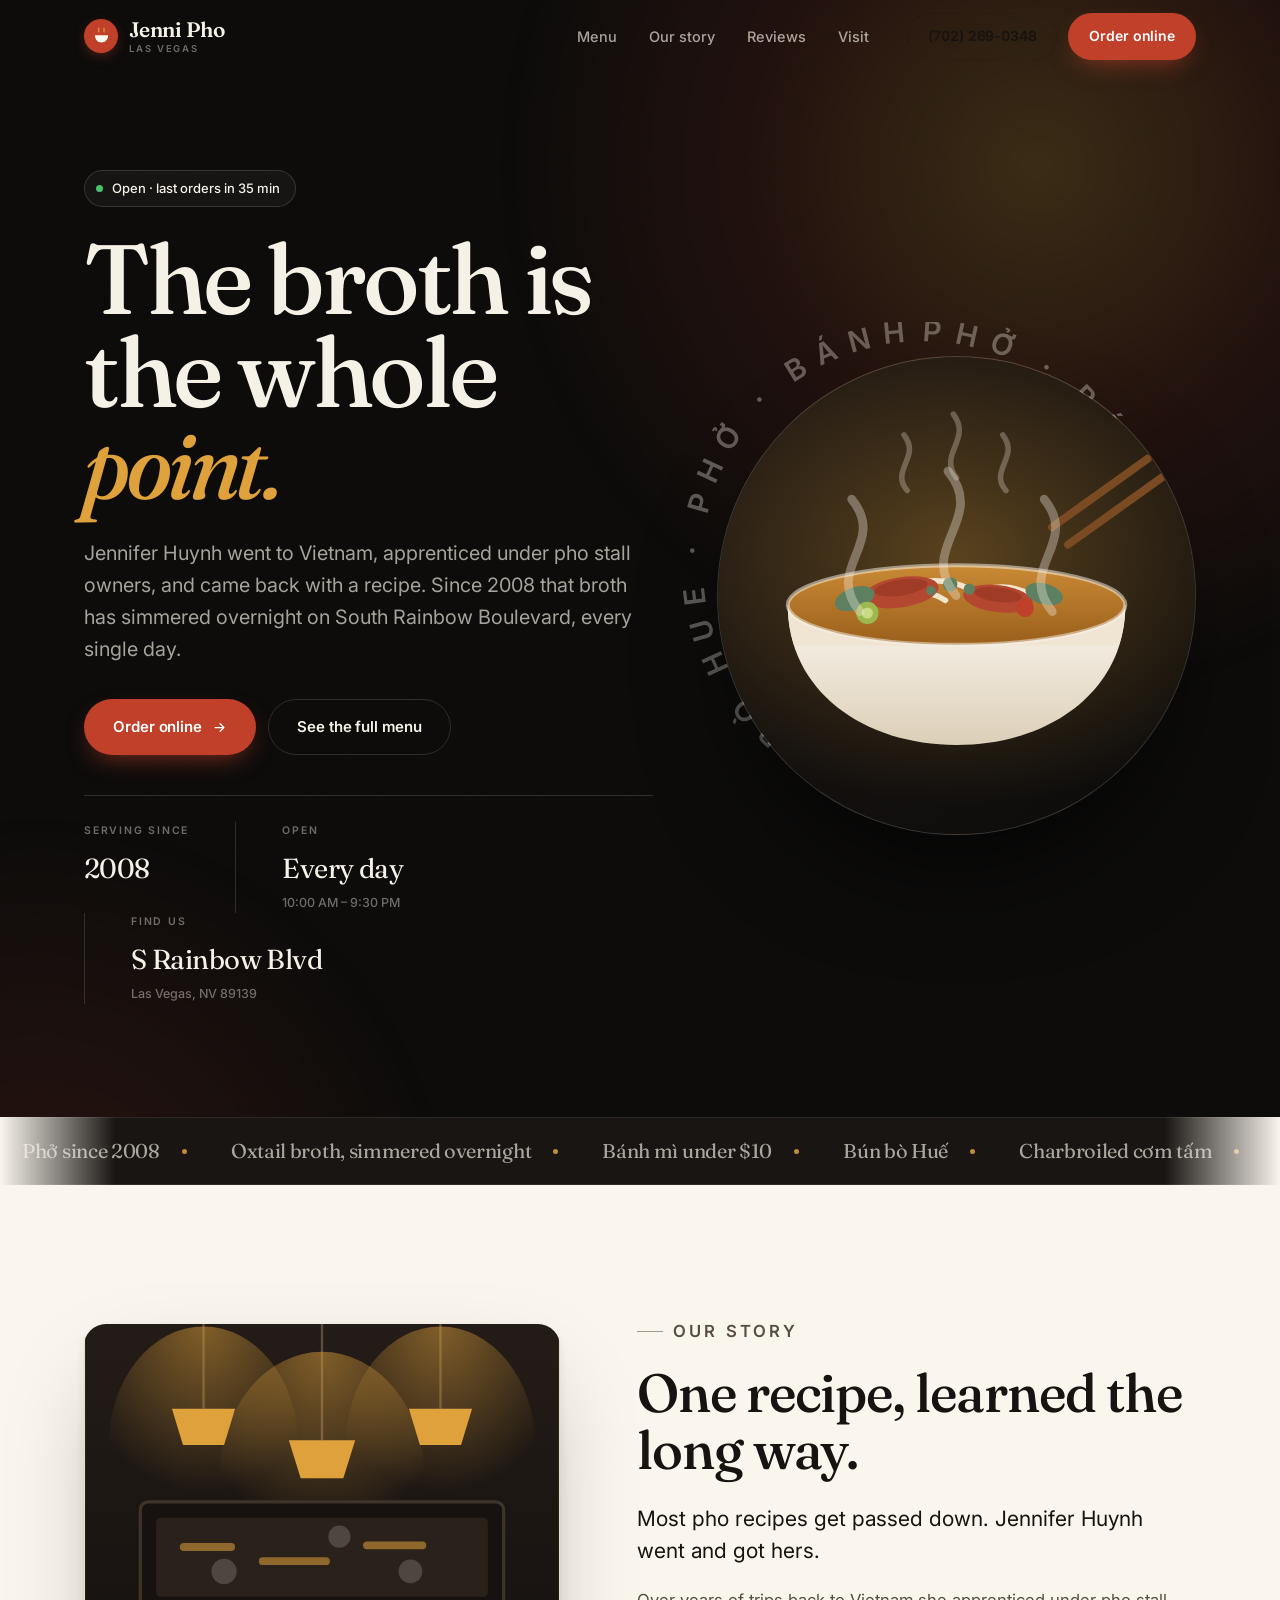
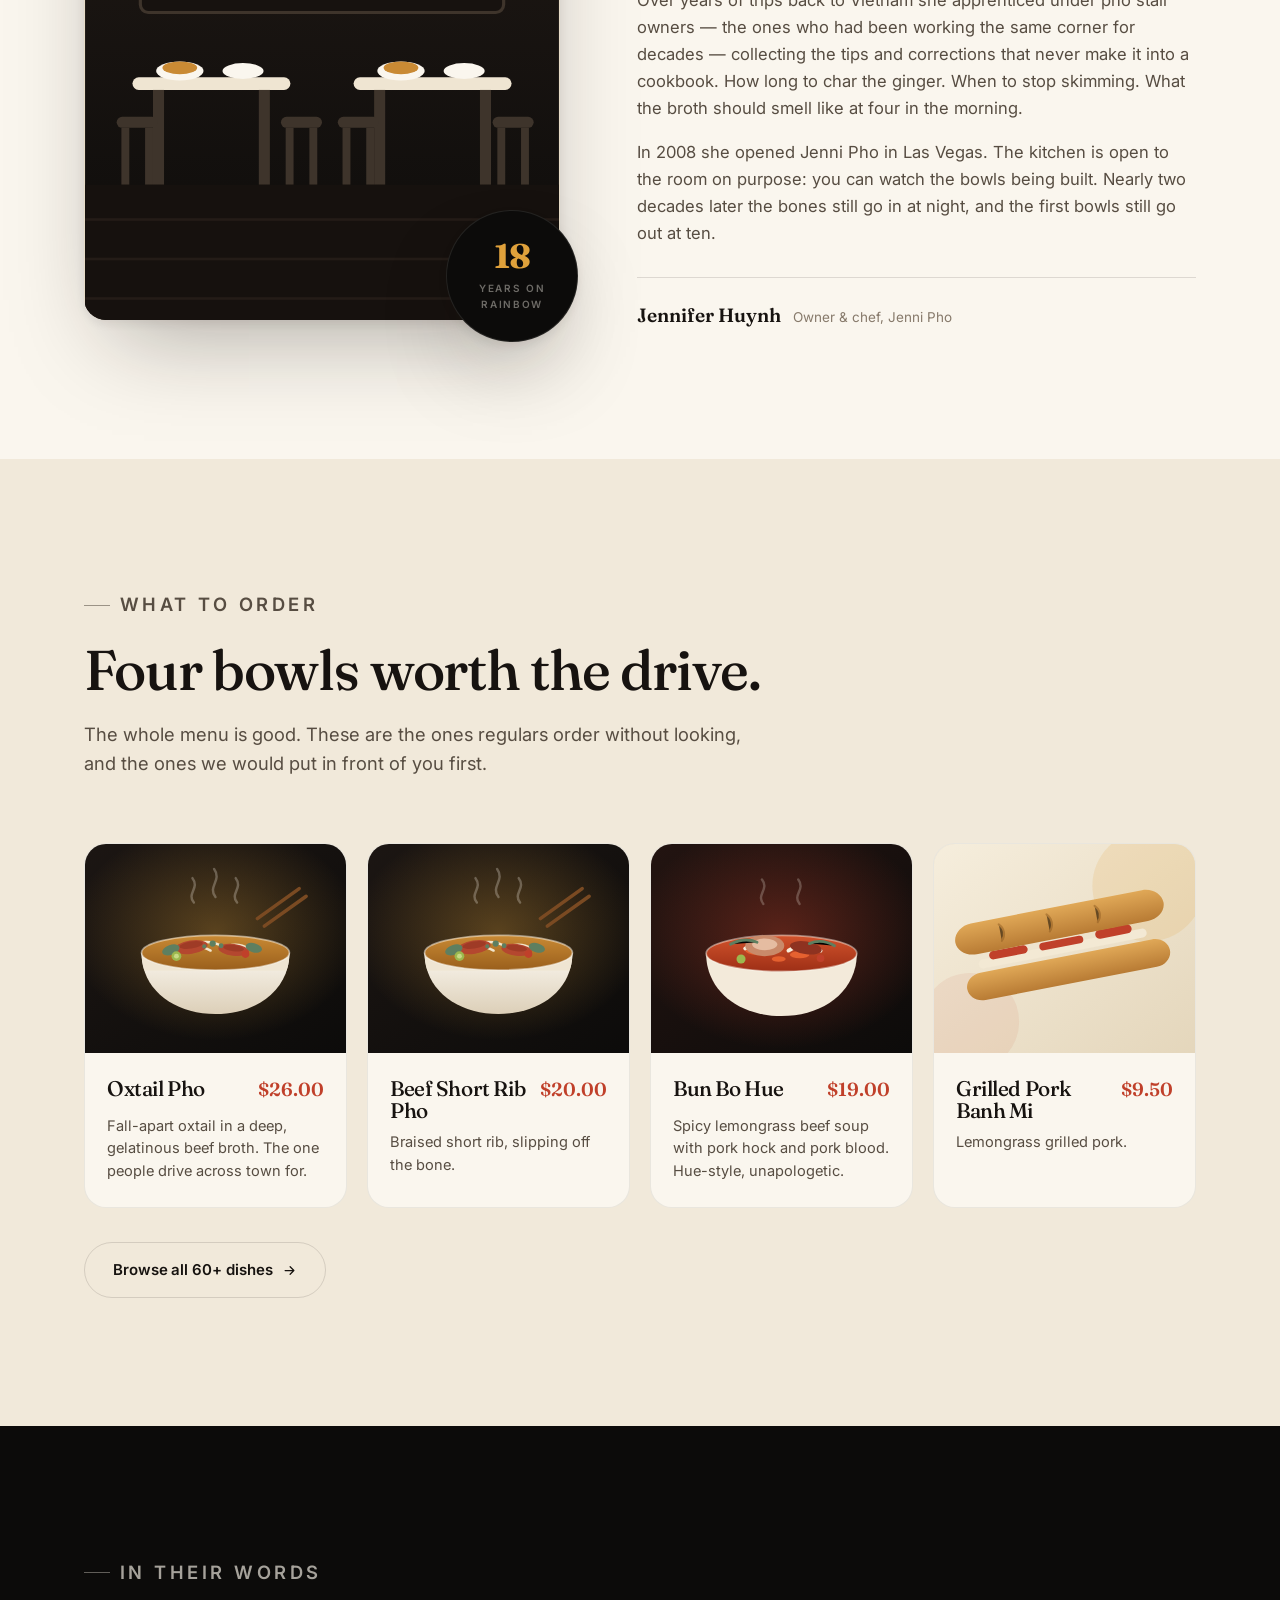
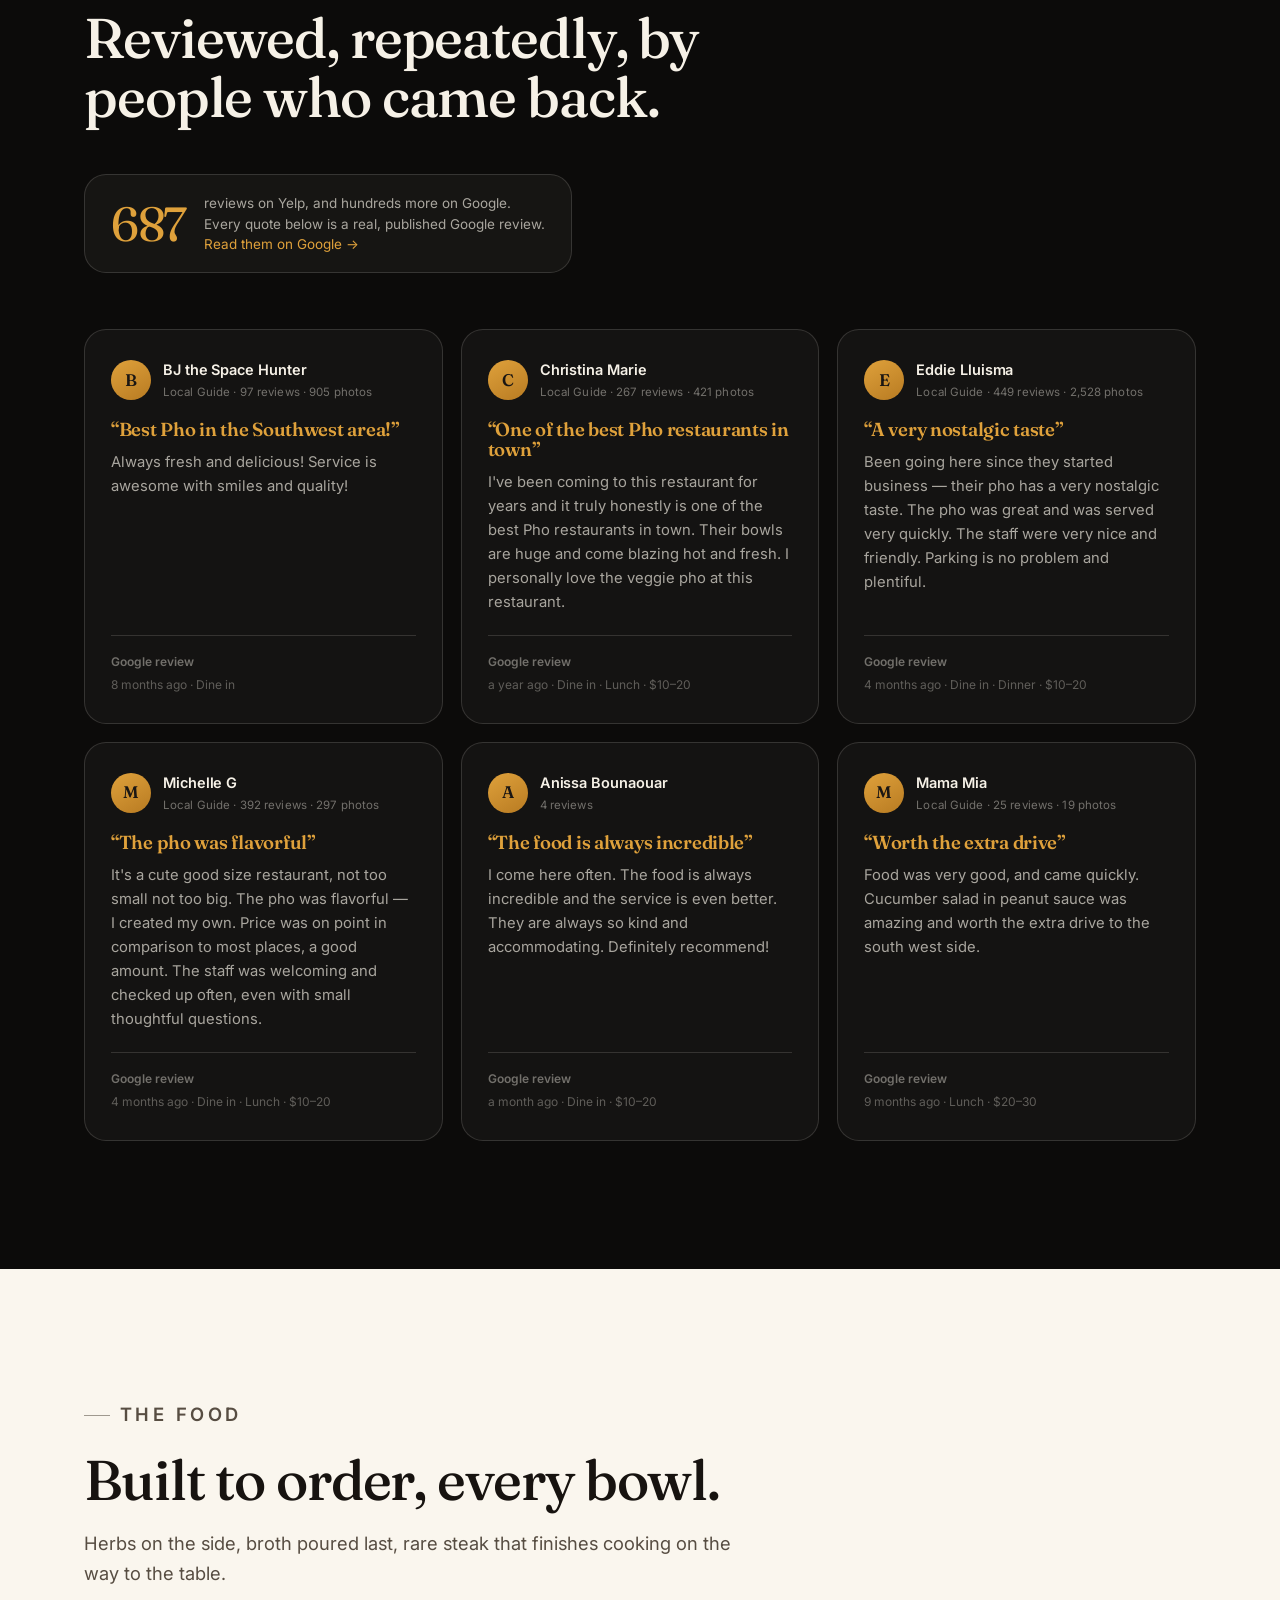
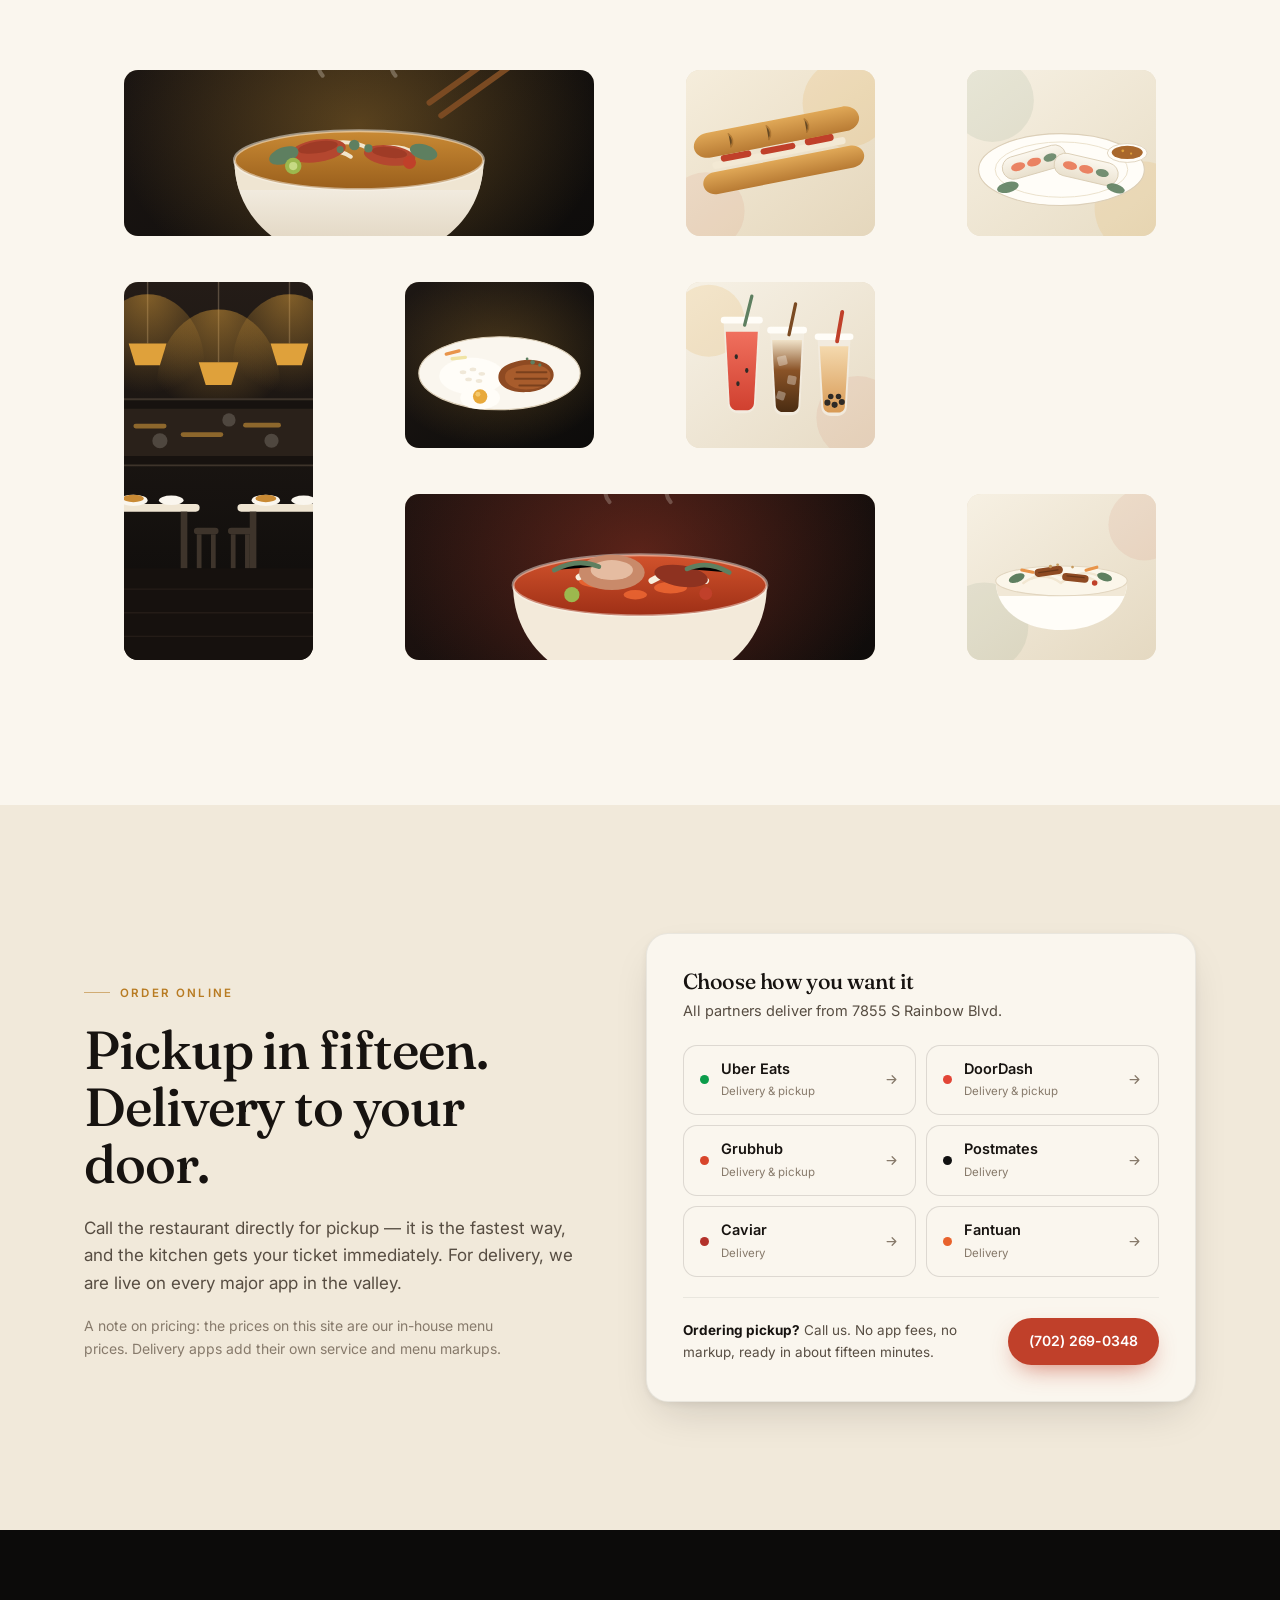
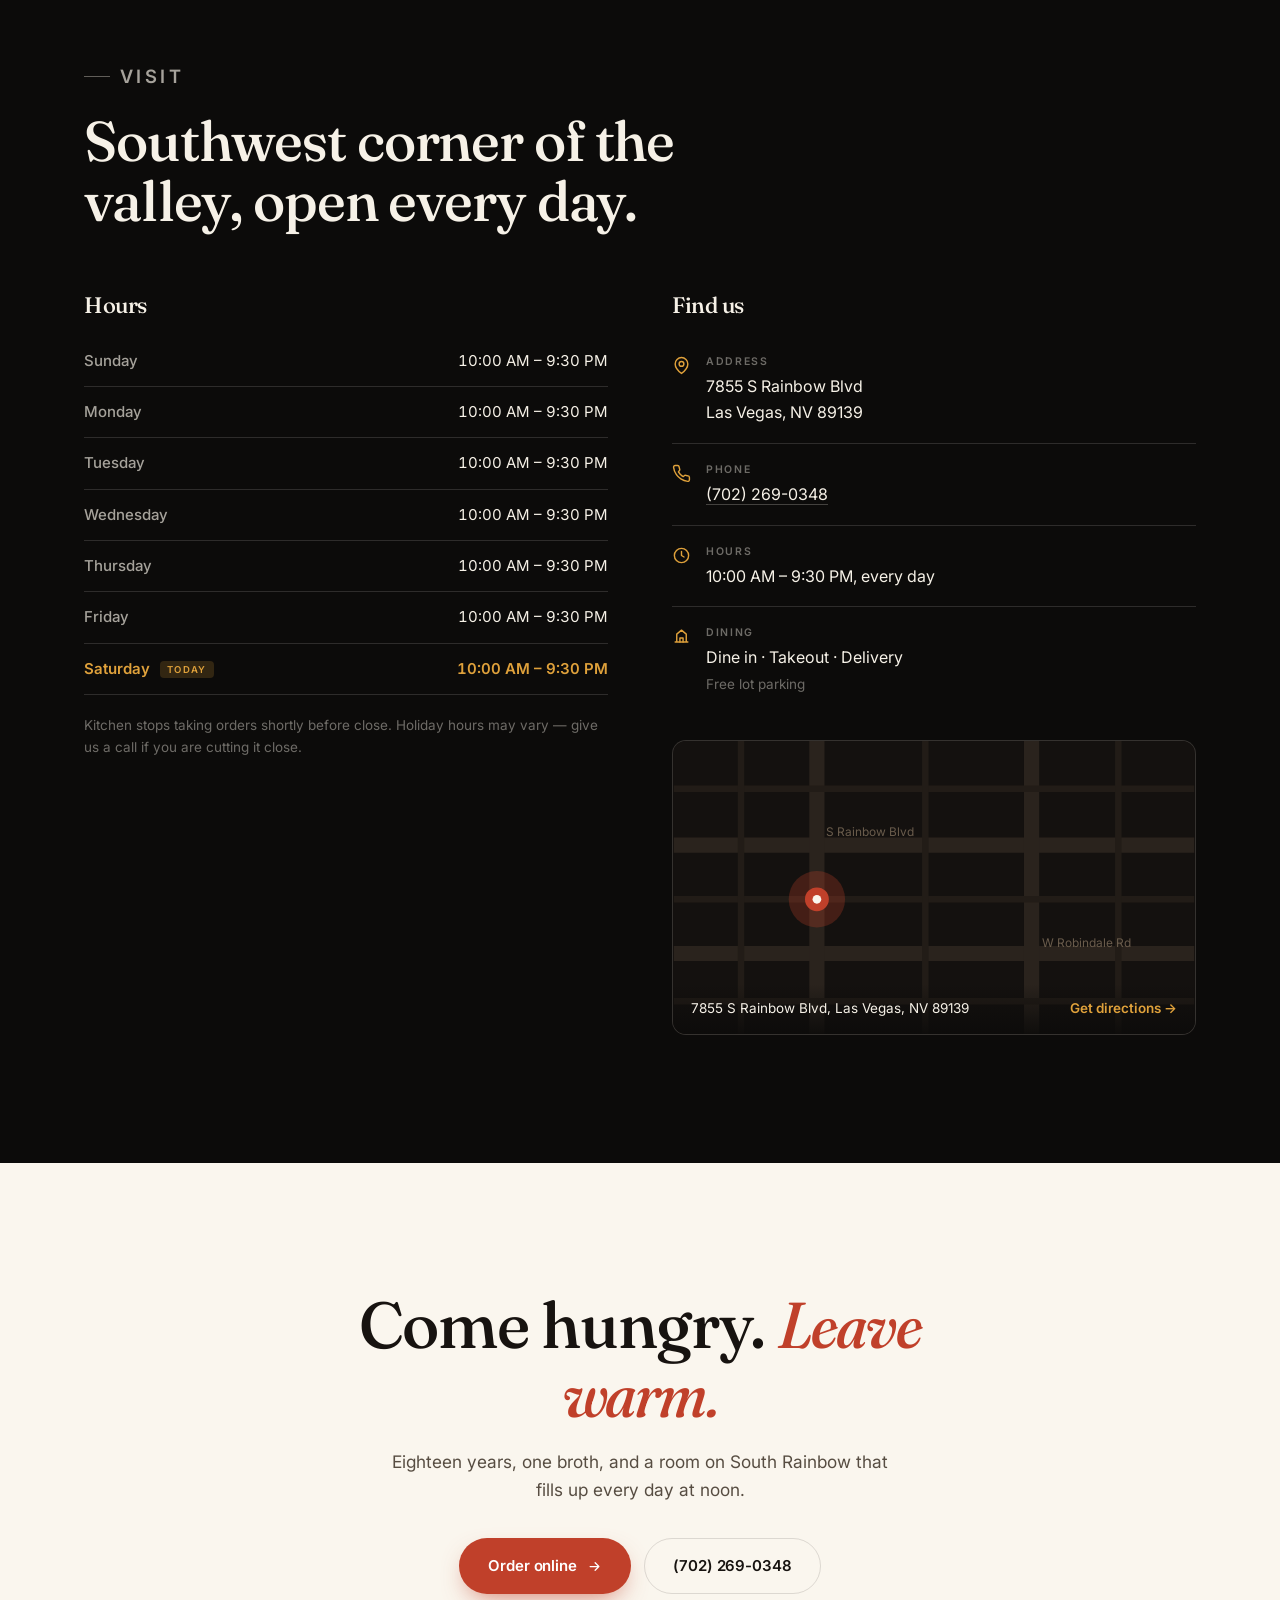
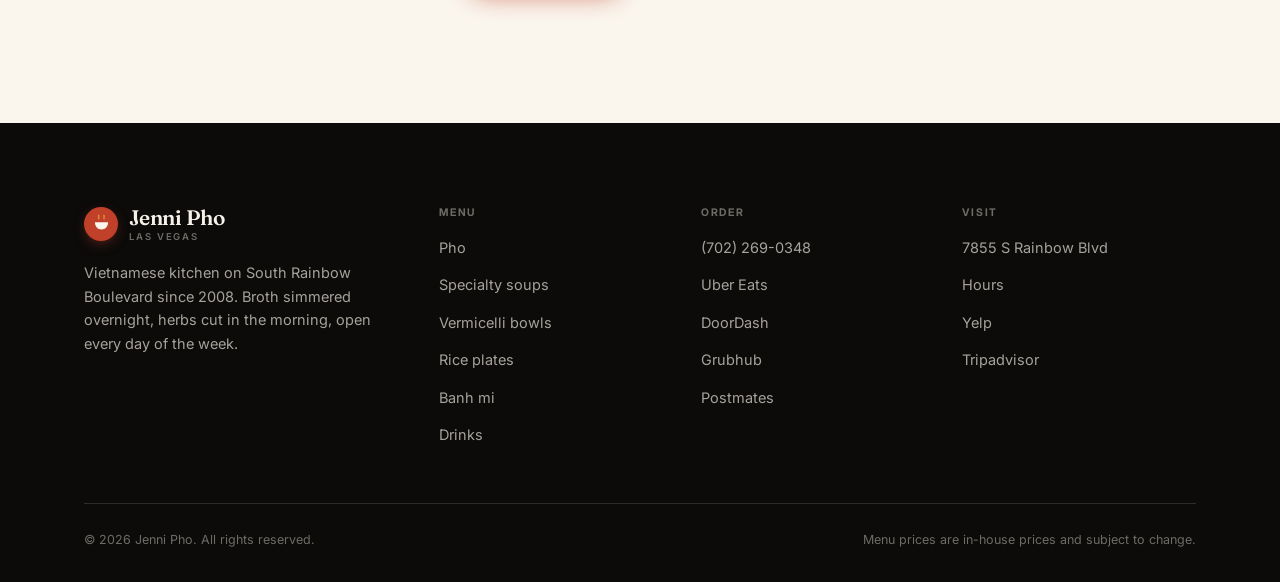
==== commit eb2f6744: "Use real Google reviews, add copy deck, tighten SEO Replace the four Tripadvisor quotes with six rea" ====
--- a/index.html
+++ b/index.html
@@ -4,8 +4,8 @@
 <meta charset="utf-8">
 <meta name="viewport" content="width=device-width, initial-scale=1, viewport-fit=cover">
 
-<title>Jenni Pho — Vietnamese Kitchen in Las Vegas | Pho, Banh Mi & Rice Plates</title>
-<meta name="description" content="Jenni Pho has served South Rainbow Boulevard since 2008. Oxtail pho with broth simmered overnight, banh mi under $10, charbroiled rice plates and fresh smoothies. Open daily 10am–9:30pm. Order pickup or delivery.">
+<title>Jenni Pho — Vietnamese Kitchen in Las Vegas | Pho &amp; Banh Mi</title>
+<meta name="description" content="Family-owned Vietnamese kitchen on S Rainbow Blvd since 2008. Oxtail pho simmered overnight, banh mi under $10, free parking. Open daily 10am–9:30pm.">
 <meta name="theme-color" content="#0C0B0A">
 <link rel="canonical" href="https://jennipho.com/">
 
@@ -139,7 +139,7 @@
                  alt="The Jenni Pho dining room" loading="lazy" decoding="async">
           </div>
           <div class="story__badge" aria-hidden="true">
-            <strong>17</strong><span>Years on<br>Rainbow</span>
+            <strong data-years>18</strong><span>Years on<br>Rainbow</span>
           </div>
         </div>
 
@@ -157,7 +157,7 @@
             smell like at four in the morning.
           </p>
           <p>
-            In 2008 she opened jenniPHO in Las Vegas. The kitchen is open to the room
+            In 2008 she opened Jenni Pho in Las Vegas. The kitchen is open to the room
             on purpose: you can watch the bowls being built. Nearly two decades later
             the bones still go in at night, and the first bowls still go out at ten.
           </p>
@@ -199,13 +199,13 @@
           <h2>Reviewed, repeatedly, by people who came back.</h2>
         </div>
         <div class="score reveal d1">
-          <div class="score__num">5.0</div>
+          <div class="score__num">687</div>
           <div class="score__meta">
-            <div class="score__stars" role="img" aria-label="5 out of 5 stars"></div>
-            From the published guest reviews quoted below.<br>
-            <a href="https://www.yelp.com/biz/jenni-pho-las-vegas-7"
+            reviews on Yelp, and hundreds more on Google.<br>
+            Every quote below is a real, published Google review.<br>
+            <a href="https://www.google.com/maps/search/?api=1&amp;query=Jenni+Pho+7855+S+Rainbow+Blvd+Las+Vegas+NV+89139"
                target="_blank" rel="noopener noreferrer"
-               style="color:var(--amber)">687 reviews on Yelp →</a>
+               style="color:var(--amber)">Read them on Google →</a>
           </div>
         </div>
       </div>
@@ -356,7 +356,7 @@
     <div class="shell reveal">
       <h2>Come hungry. <em>Leave warm.</em></h2>
       <p>
-        Seventeen years, one broth, and a room on South Rainbow that fills up
+        <span data-years-word>Eighteen</span> years, one broth, and a room on South Rainbow that fills up
         every day at noon.
       </p>
       <div class="btns">
--- a/assets/css/site.css
+++ b/assets/css/site.css
@@ -783,24 +783,51 @@
   border-color: rgba(246, 241, 231, 0.24);
   transform: translateY(-4px);
 }
-.review__stars { display: flex; gap: 3px; margin-bottom: 16px; }
+.review__head {
+  display: flex; align-items: center; gap: 12px;
+  margin-bottom: 18px;
+}
+.review__avatar {
+  flex: none;
+  display: grid; place-items: center;
+  width: 40px; height: 40px;
+  border-radius: 50%;
+  background: linear-gradient(150deg, var(--amber), var(--amber-deep, #b8791f));
+  color: #1A1613;
+  font-family: var(--display); font-size: 1.05rem; font-weight: 600;
+  line-height: 1;
+}
+.review__who { display: flex; flex-direction: column; gap: 2px; min-width: 0; }
+.review__name {
+  font-size: 14.5px; font-weight: 600; color: var(--on-dark-1, #F6F1E7);
+  letter-spacing: -0.005em;
+}
+.review__cred {
+  font-size: 11.5px; color: var(--on-dark-3);
+  letter-spacing: 0.01em;
+}
+.review__stars { display: flex; gap: 3px; margin-bottom: 14px; }
 .review__stars svg { width: 14px; height: 14px; color: var(--amber); }
 .review__title {
   font-family: var(--display); font-size: 1.18rem; font-weight: 600;
   margin-bottom: 11px; letter-spacing: -0.015em;
+  color: var(--amber);
 }
 .review__quote {
   font-size: 14.8px; line-height: 1.62; color: var(--on-dark-2);
   flex: 1; margin: 0;
 }
 .review__foot {
-  display: flex; align-items: center; gap: 8px;
+  display: flex; flex-direction: column; align-items: flex-start; gap: 4px;
   margin-top: 20px; padding-top: 16px;
   border-top: 1px solid var(--ink-line);
-  font-size: 12px; letter-spacing: 0.06em; text-transform: uppercase;
-  font-weight: 600; color: var(--on-dark-3);
-}
-.review__foot a { color: var(--on-dark-3); transition: color 0.2s var(--ease); }
+  font-size: 12px; color: var(--on-dark-3);
+}
+.review__meta { opacity: 0.8; }
+.review__foot a {
+  color: var(--on-dark-3); font-weight: 600;
+  transition: color 0.2s var(--ease);
+}
 .review__foot a:hover { color: var(--amber); }
 
 /* ---------- Gallery ---------- */
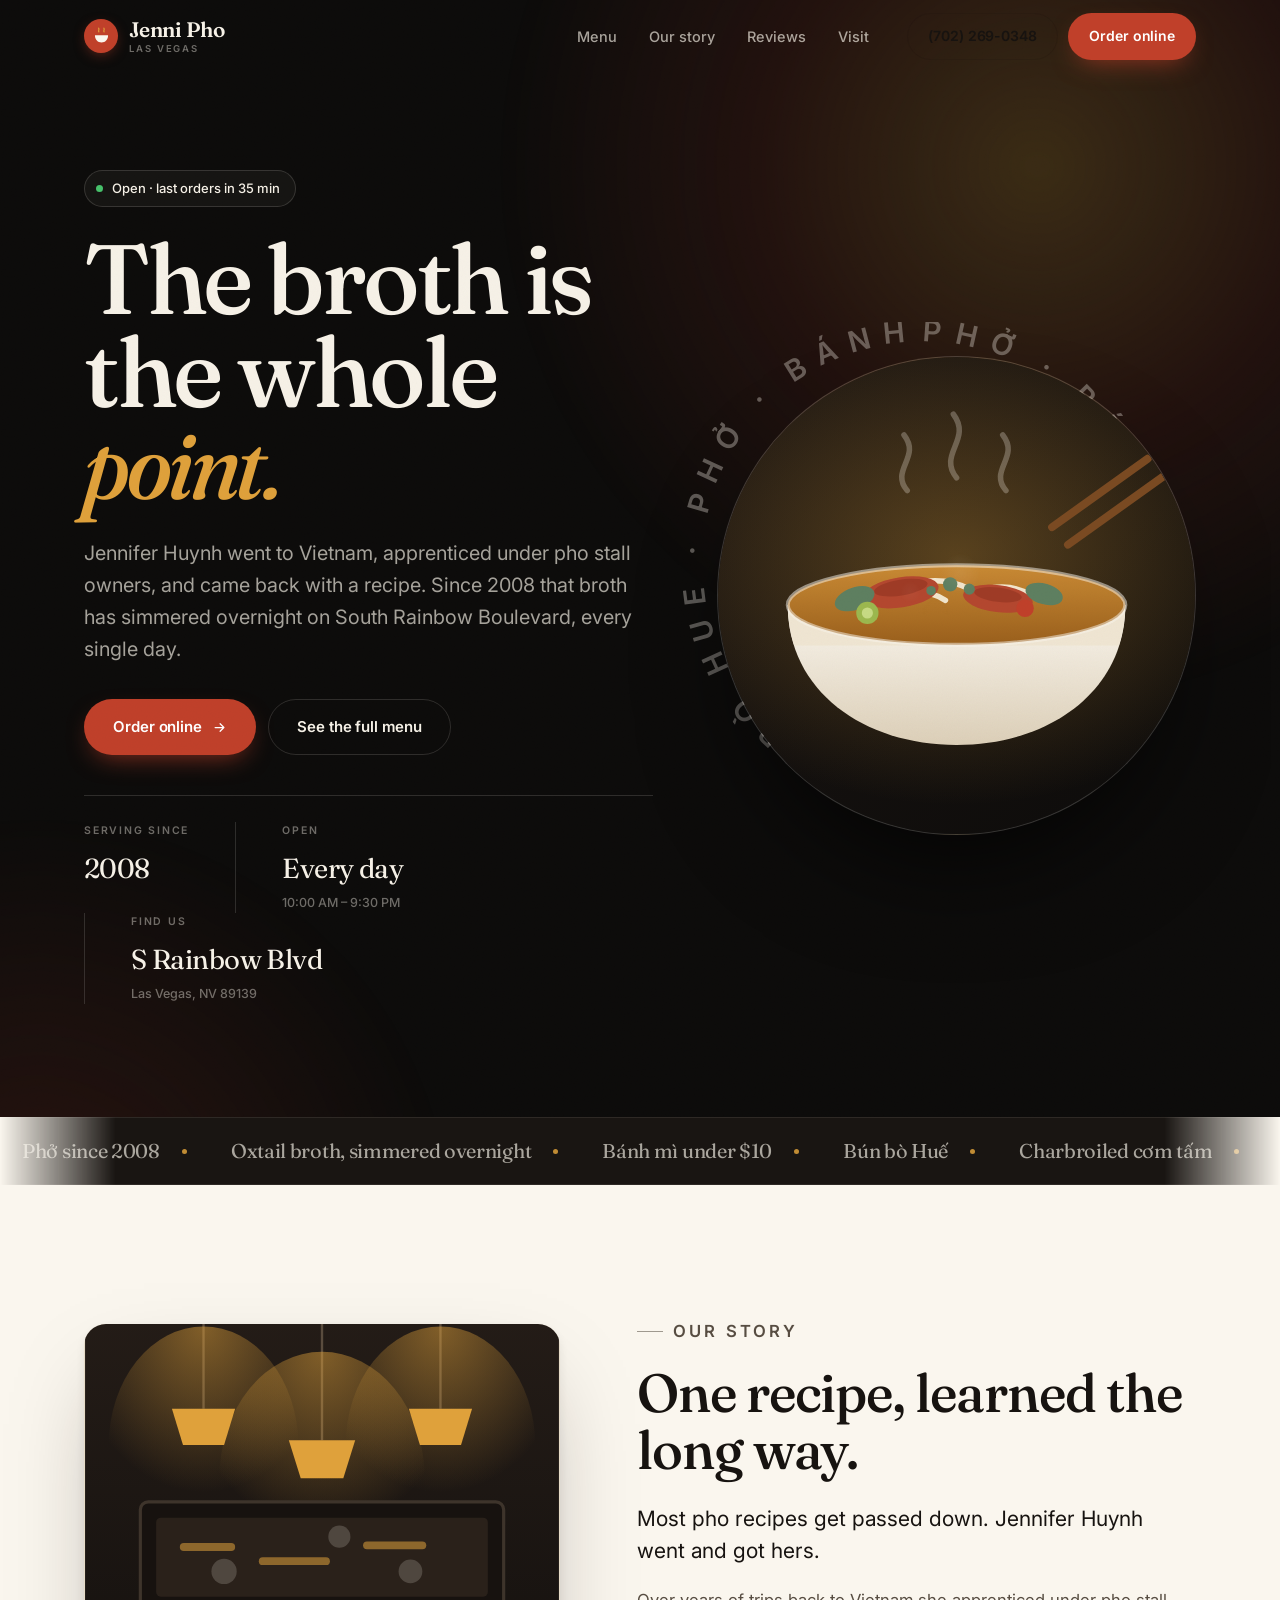
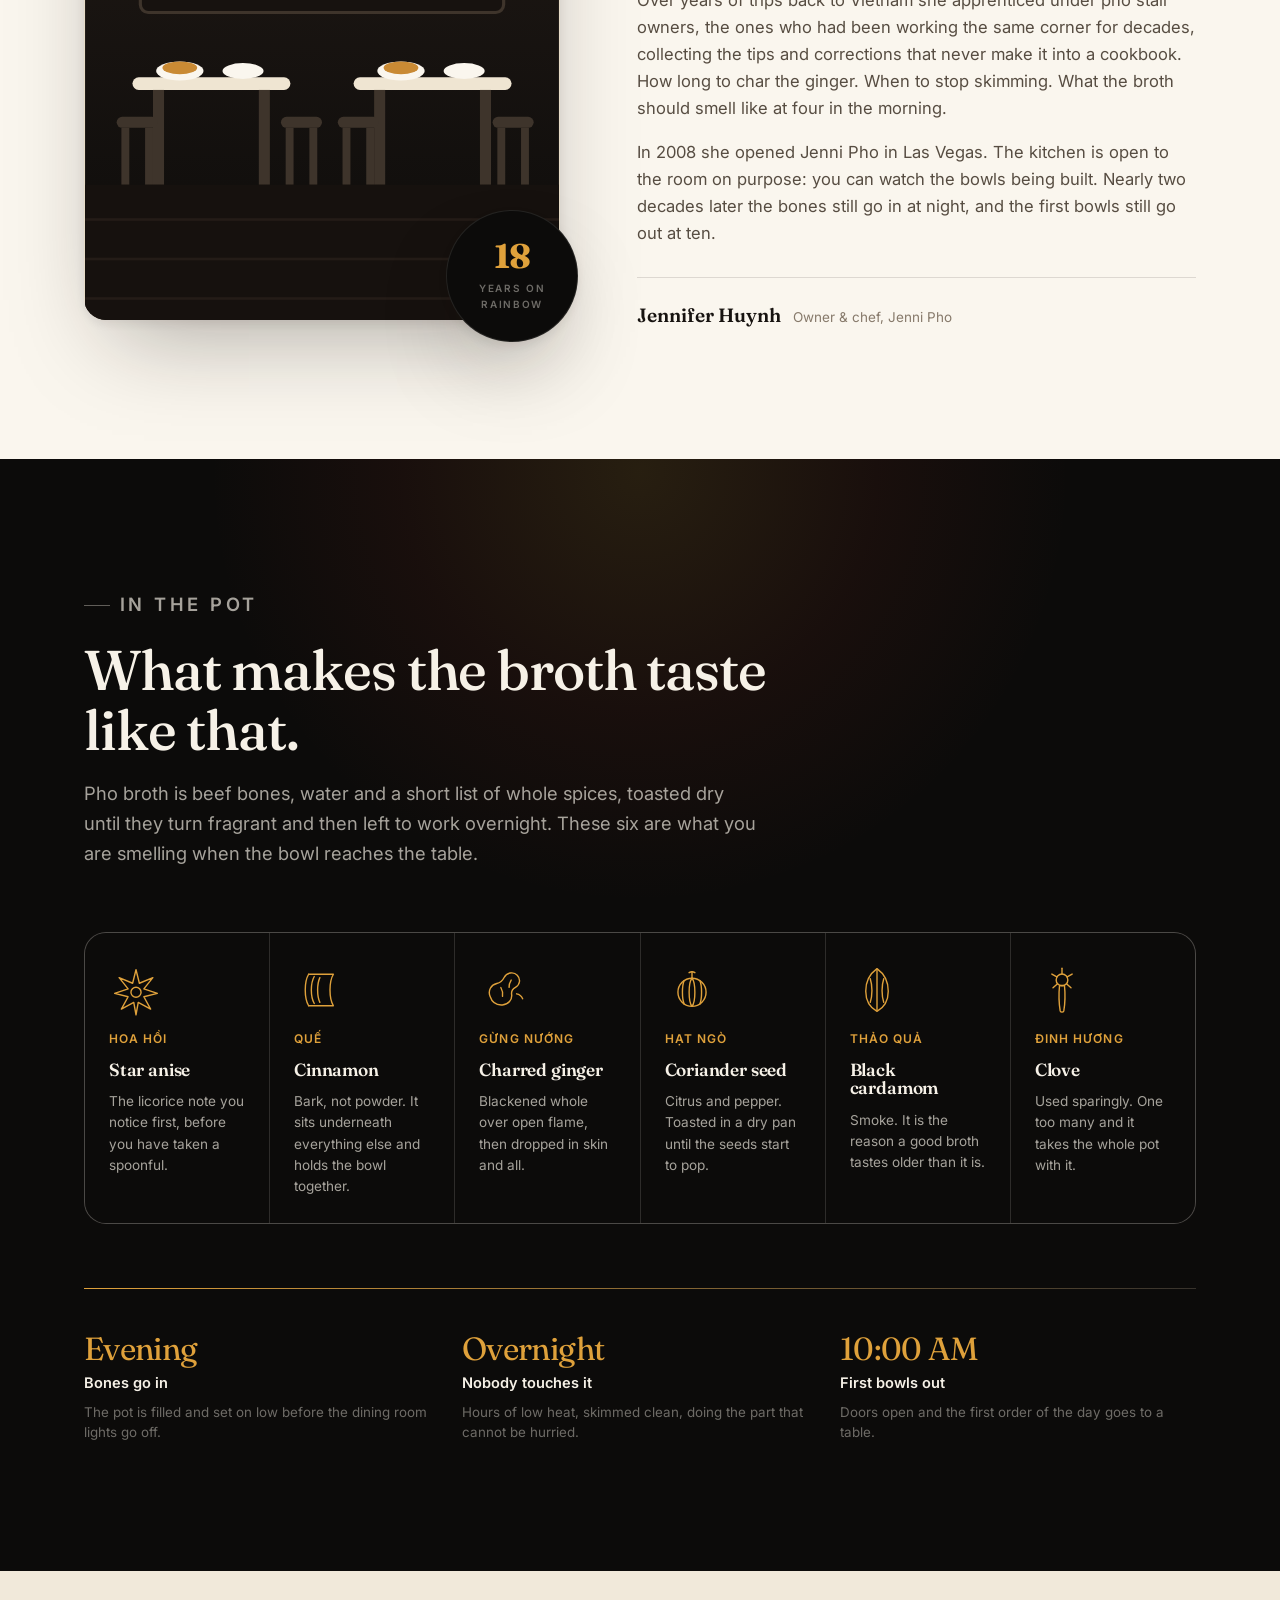
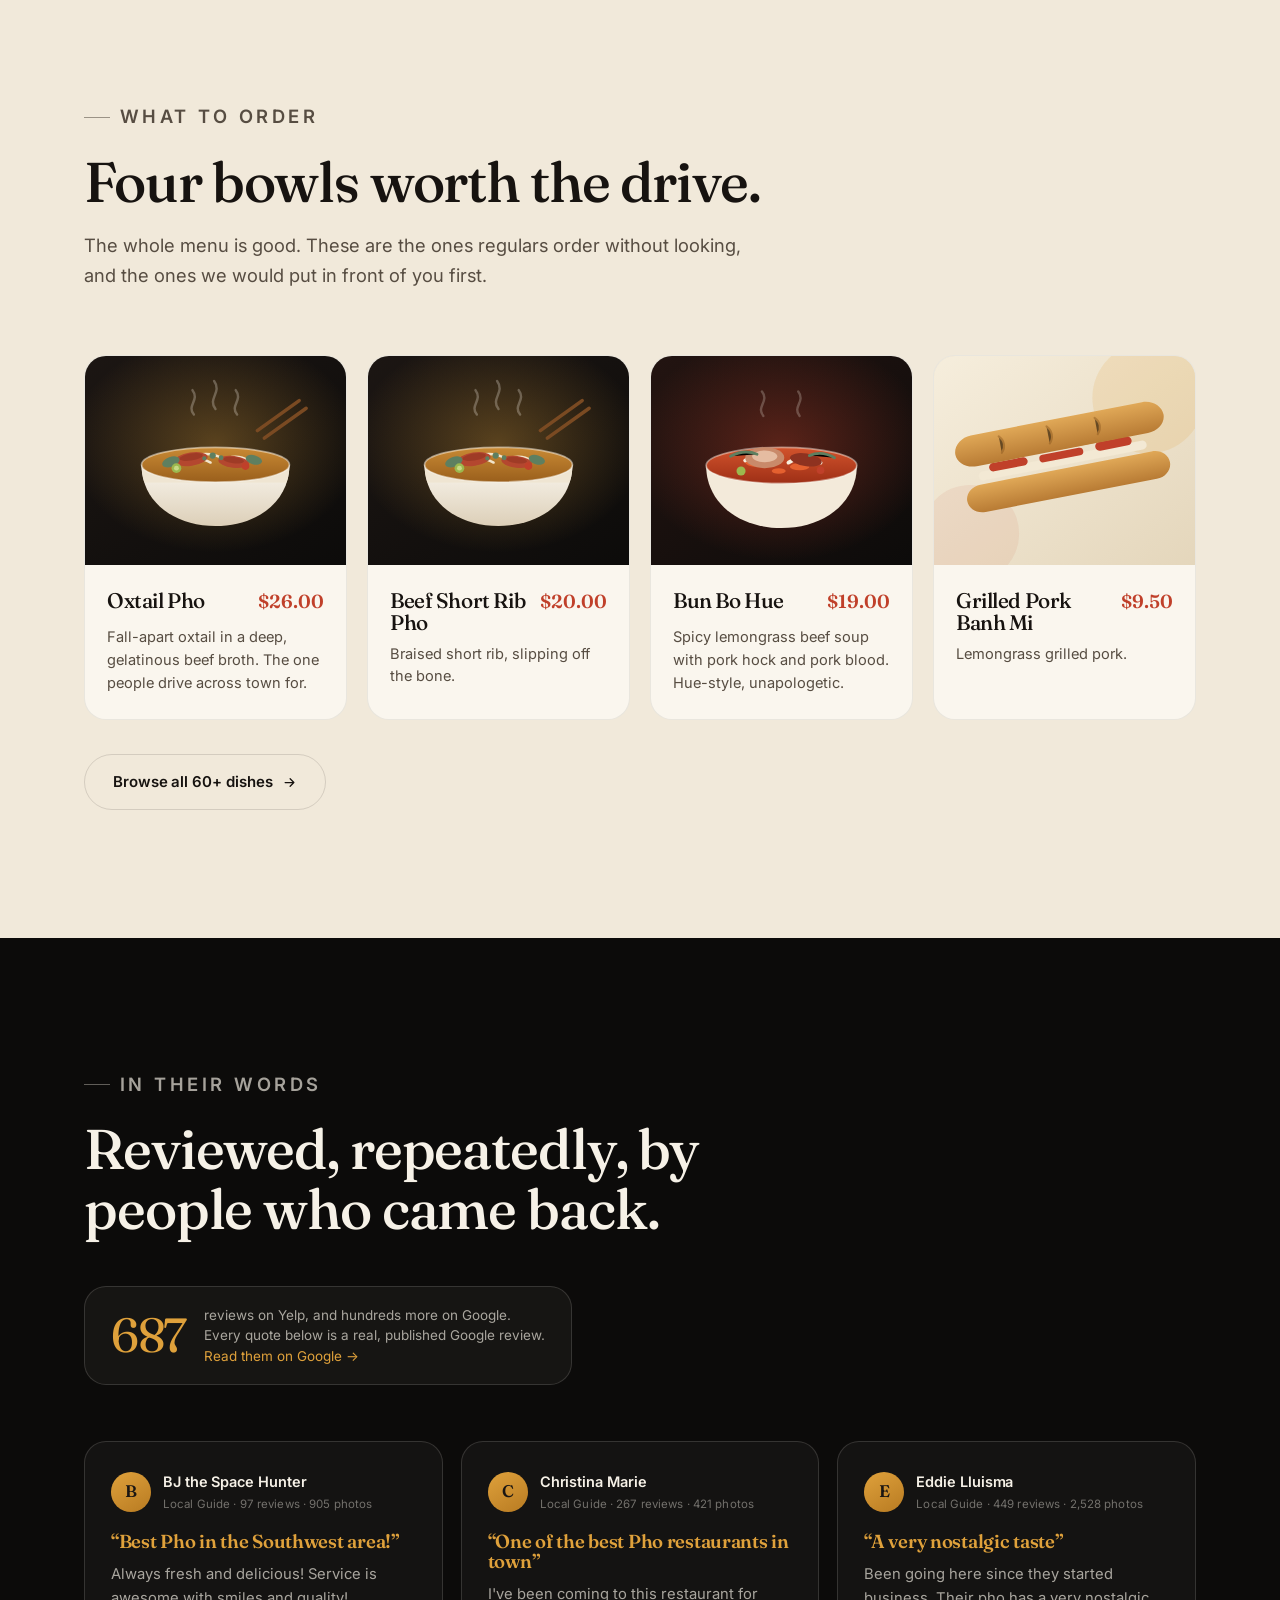
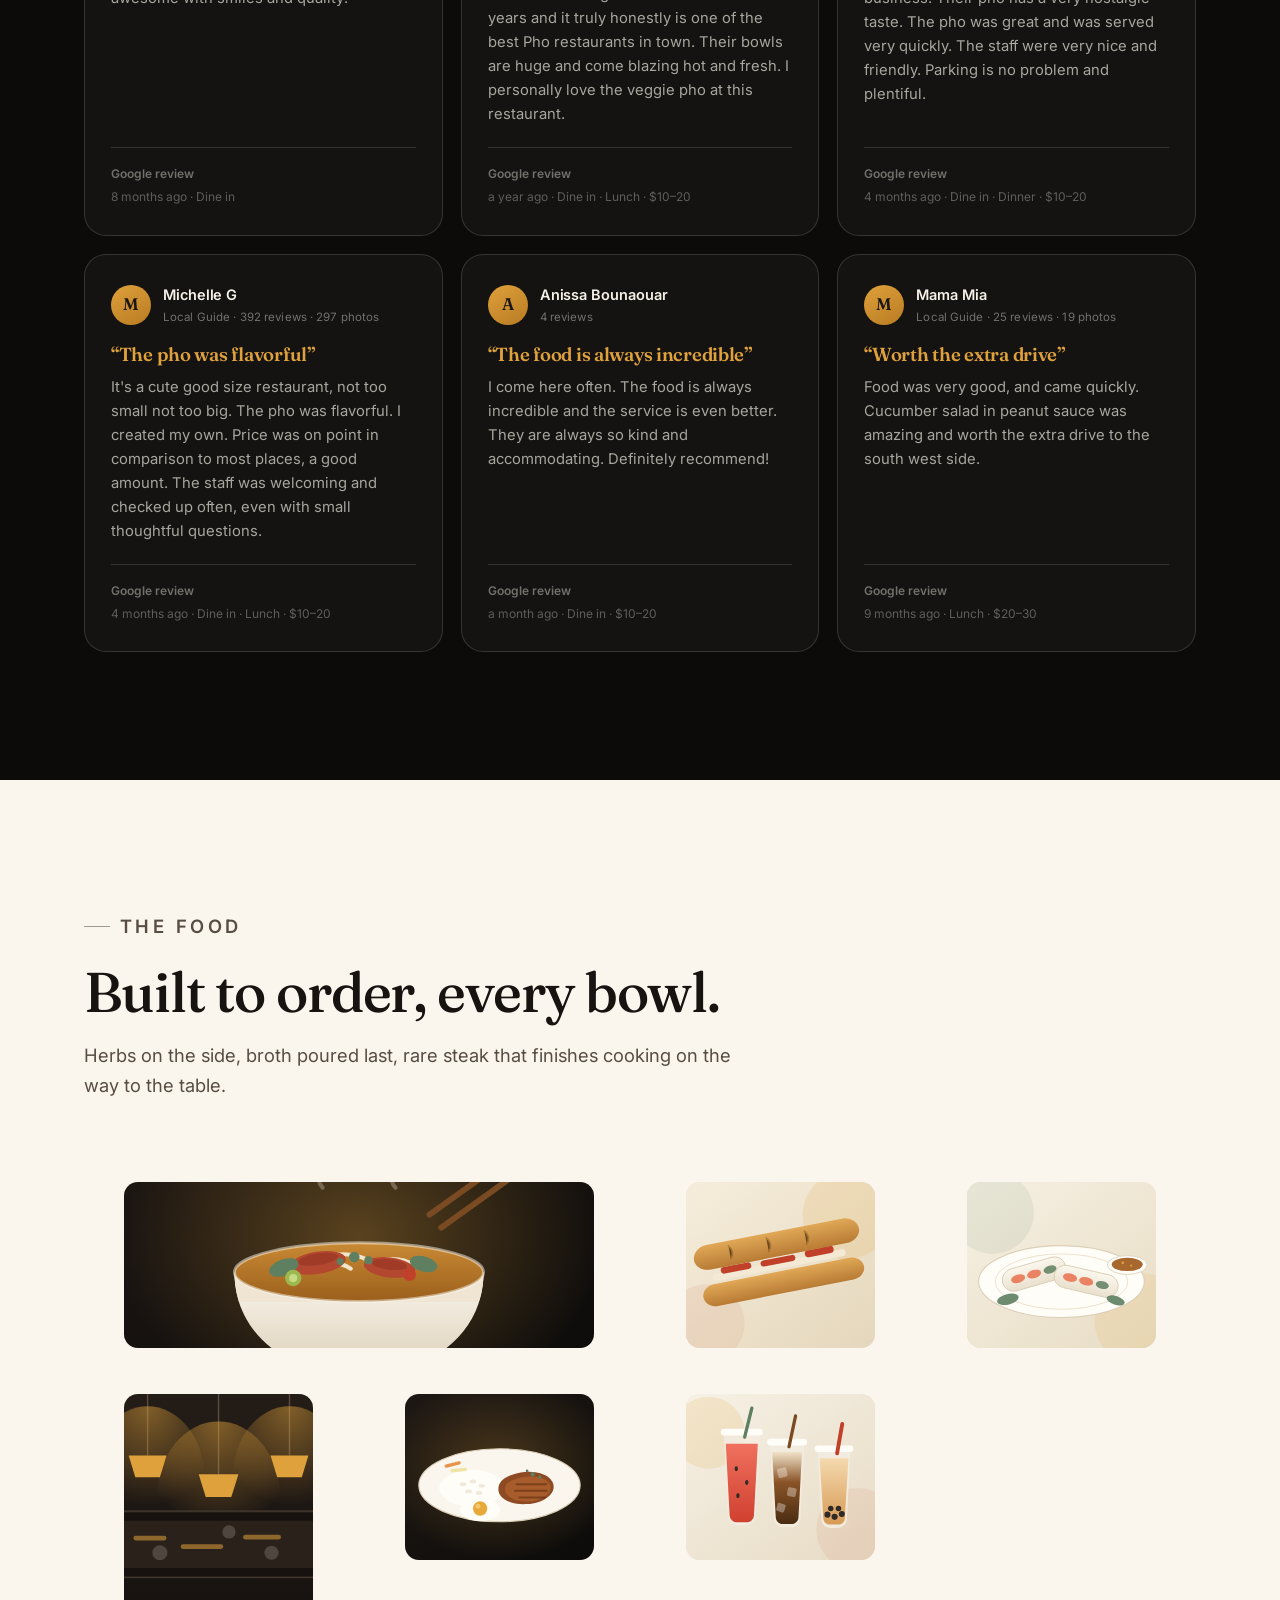
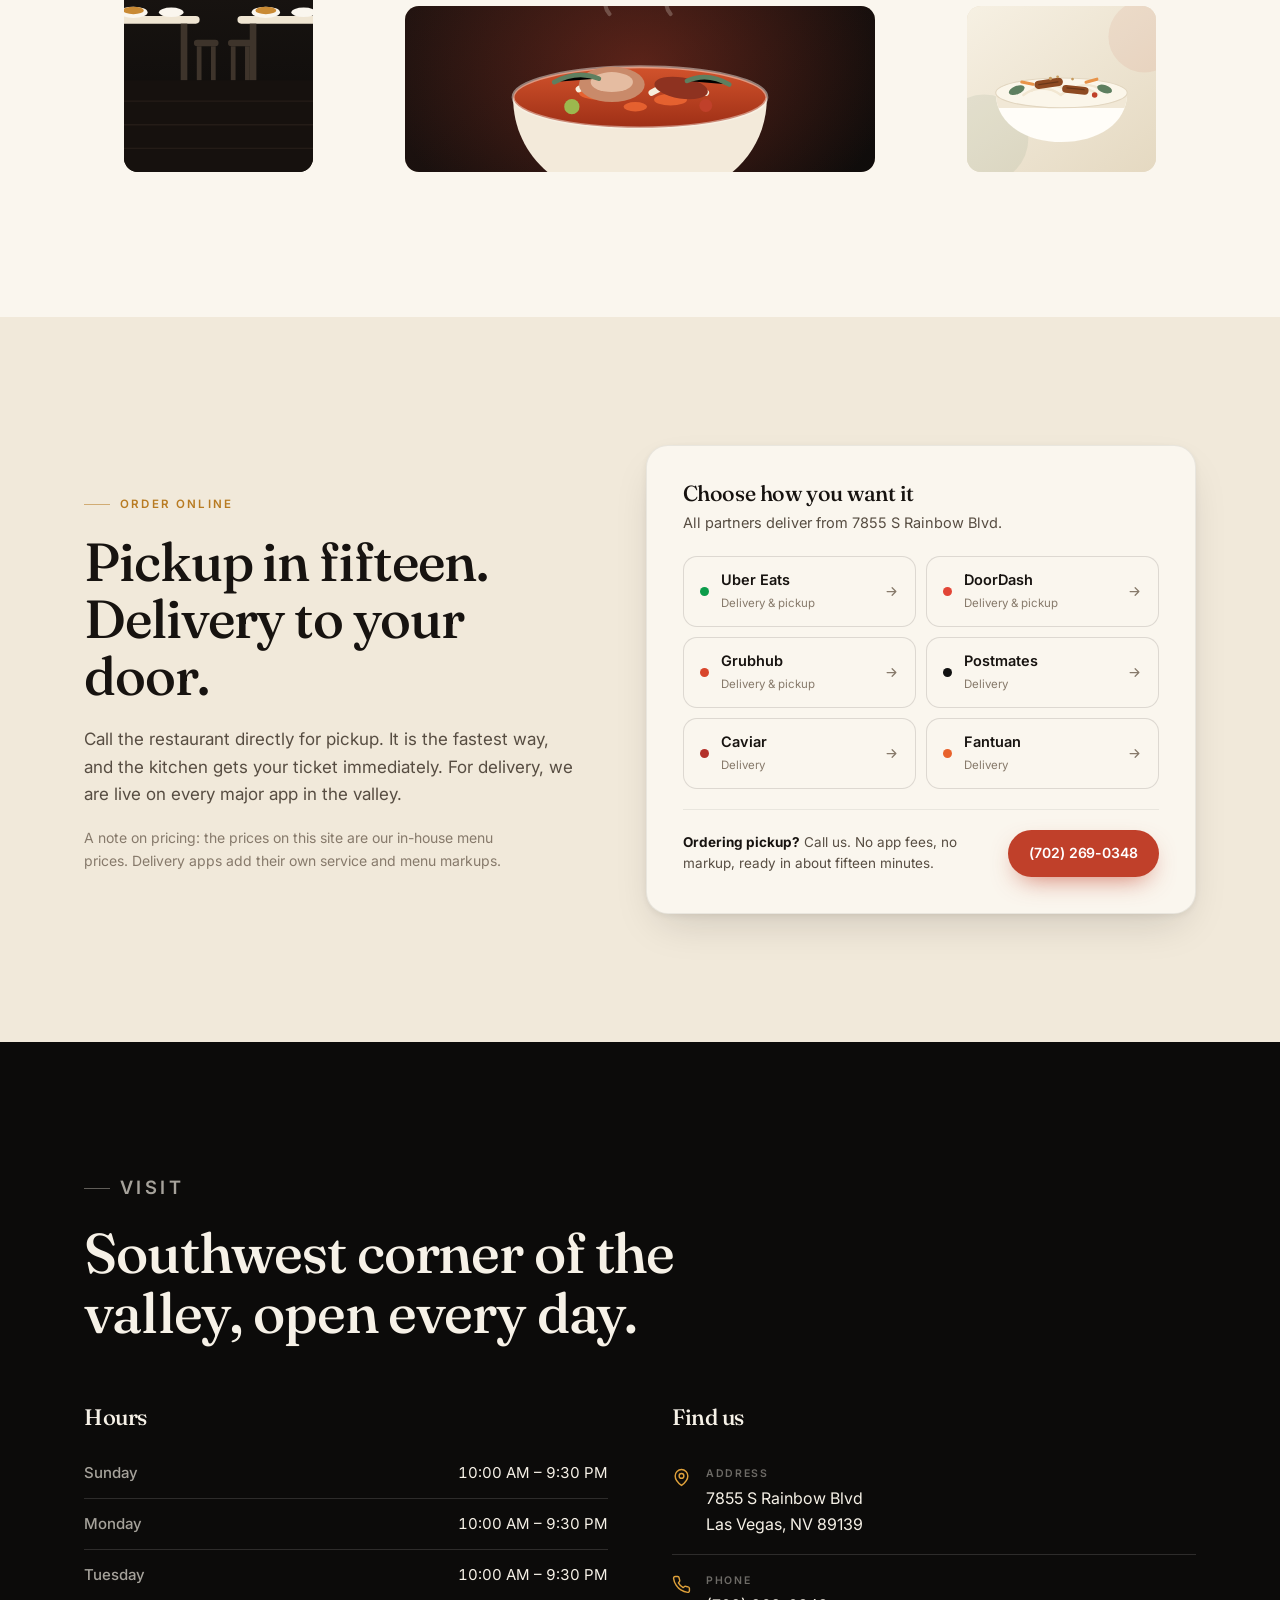
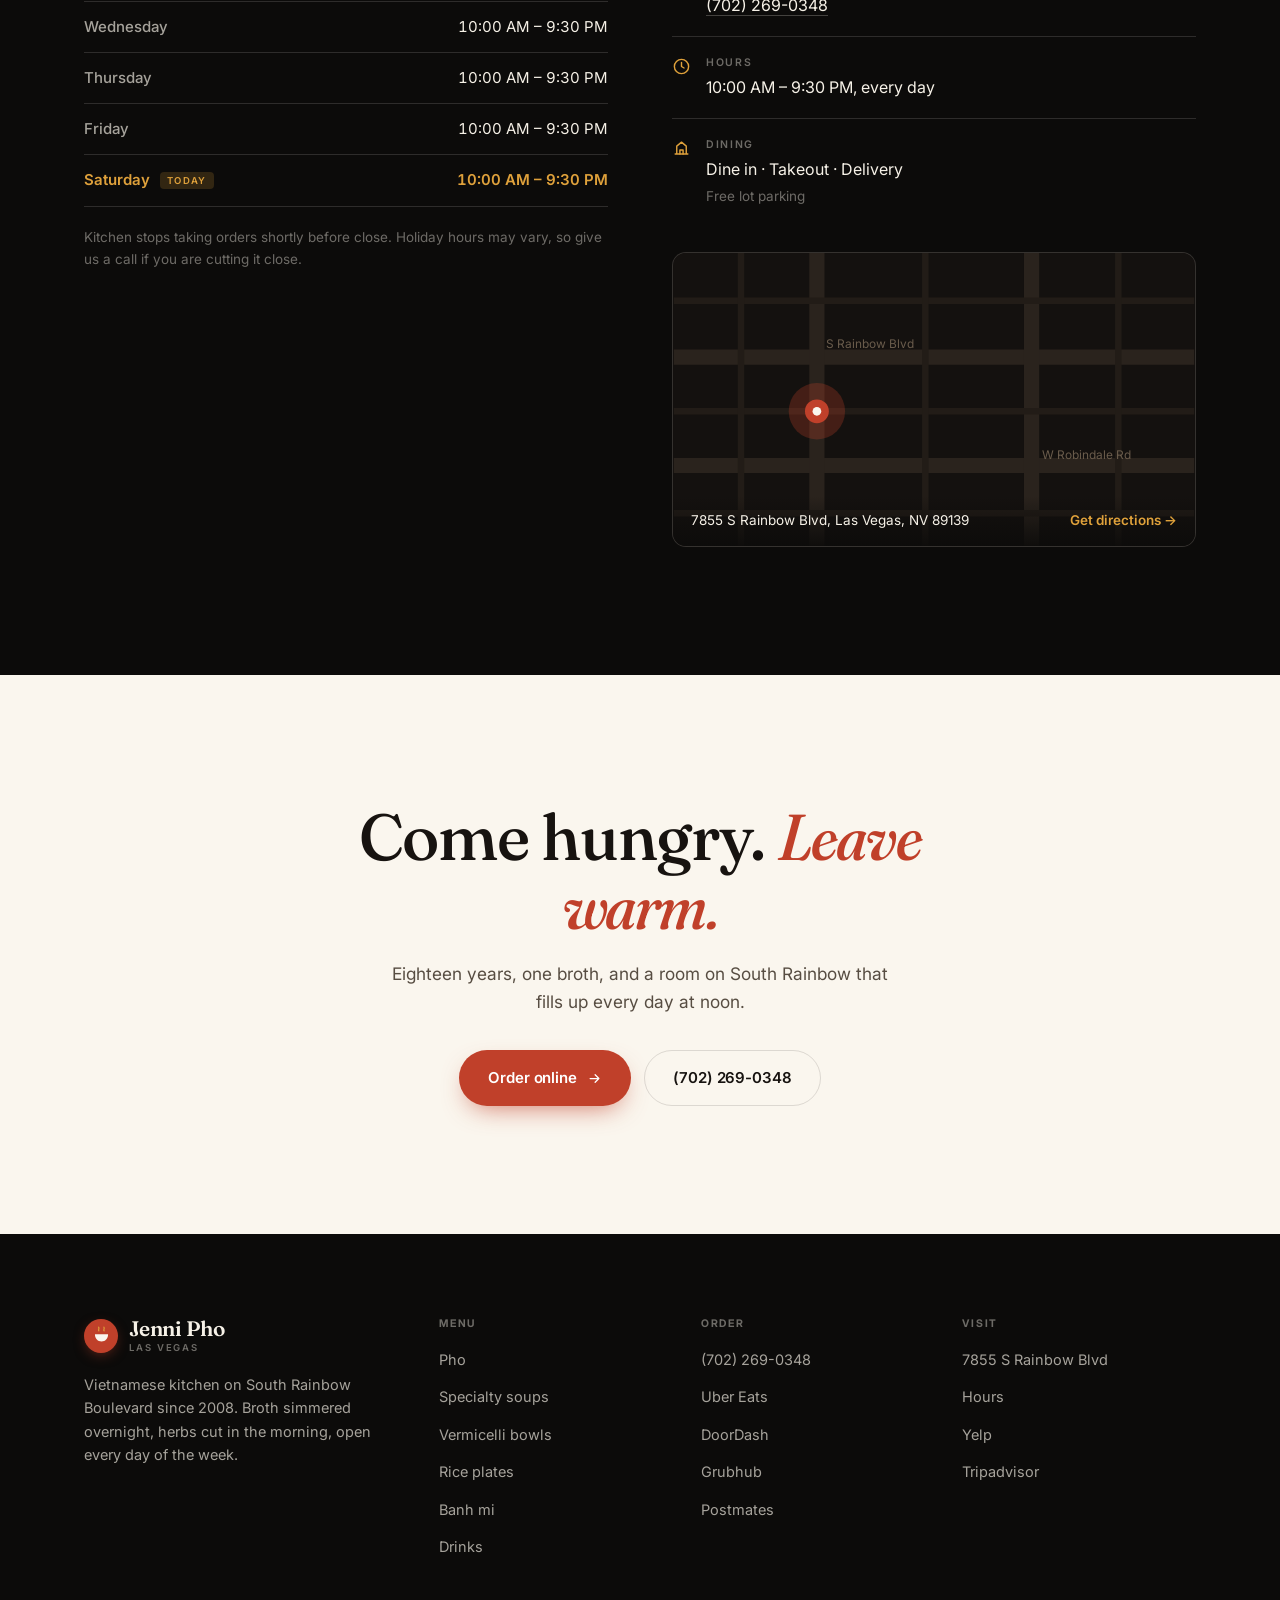
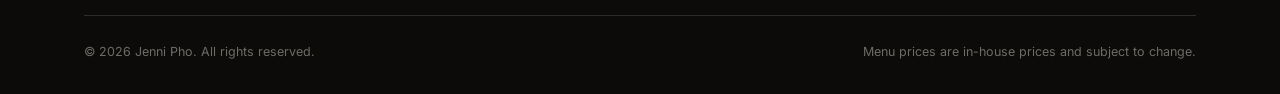
==== commit 64310ede: "Add steam, grain and a broth section; drop em dashes Visuals: - Canvas steam rising off the hero bow" ====
--- a/index.html
+++ b/index.html
@@ -4,14 +4,14 @@
 <meta charset="utf-8">
 <meta name="viewport" content="width=device-width, initial-scale=1, viewport-fit=cover">
 
-<title>Jenni Pho — Vietnamese Kitchen in Las Vegas | Pho &amp; Banh Mi</title>
+<title>Jenni Pho: Vietnamese Kitchen in Las Vegas | Pho &amp; Banh Mi</title>
 <meta name="description" content="Family-owned Vietnamese kitchen on S Rainbow Blvd since 2008. Oxtail pho simmered overnight, banh mi under $10, free parking. Open daily 10am–9:30pm.">
 <meta name="theme-color" content="#0C0B0A">
 <link rel="canonical" href="https://jennipho.com/">
 
 <meta property="og:type" content="restaurant">
 <meta property="og:site_name" content="Jenni Pho">
-<meta property="og:title" content="Jenni Pho — Vietnamese Kitchen in Las Vegas">
+<meta property="og:title" content="Jenni Pho: Vietnamese Kitchen in Las Vegas">
 <meta property="og:description" content="Oxtail pho with broth simmered overnight. Banh mi under $10. Open daily on South Rainbow Blvd since 2008.">
 <meta property="og:url" content="https://jennipho.com/">
 <meta property="og:image" content="https://jennipho.com/assets/img/pho-bowl.svg">
@@ -26,6 +26,7 @@
 </head>
 
 <body>
+<div class="grain" aria-hidden="true"></div>
 <a class="skip-link" href="#main">Skip to content</a>
 
 <header class="header hero-scope">
@@ -114,6 +115,7 @@
         <div class="hero__art-frame">
           <img src="assets/img/pho-bowl.svg" data-slot="hero"
                alt="A bowl of Jenni Pho oxtail pho" fetchpriority="high" decoding="async">
+          <canvas class="steam-canvas" data-steam aria-hidden="true"></canvas>
           <svg class="steam" viewBox="0 0 100 60" aria-hidden="true">
             <path d="M26 54c-9-11 7-17-2-28"/>
             <path d="M50 50c-10-12 8-19-2-31"/>
@@ -151,7 +153,7 @@
           </p>
           <p>
             Over years of trips back to Vietnam she apprenticed under pho stall
-            owners — the ones who had been working the same corner for decades —
+            owners, the ones who had been working the same corner for decades,
             collecting the tips and corrections that never make it into a cookbook.
             How long to char the ginger. When to stop skimming. What the broth should
             smell like at four in the morning.
@@ -170,6 +172,120 @@
     </div>
   </section>
 
+
+  <!-- ============ AROMATICS ============ -->
+  <section class="section aromatics" id="broth">
+    <div class="shell">
+      <div class="section-head reveal">
+        <p class="eyebrow">In the pot</p>
+        <h2>What makes the broth taste like that.</h2>
+        <p>
+          Pho broth is beef bones, water and a short list of whole spices,
+          toasted dry until they turn fragrant and then left to work overnight.
+          These six are what you are smelling when the bowl reaches the table.
+        </p>
+      </div>
+
+      <div class="spice-row reveal d1">
+
+        <article class="spice">
+          <svg class="spice__art" viewBox="0 0 48 48" aria-hidden="true">
+            <path d="M24 6 27 18 39 13 31 23 43 27 31 30 37 41 26 35 24 46 22 35 11 41 17 30 5 27 17 23 9 13 21 18Z"/>
+            <circle cx="24" cy="26" r="4.5"/>
+          </svg>
+          <span class="spice__vi">Hoa h&#7891;i</span>
+          <h3 class="spice__name">Star anise</h3>
+          <p class="spice__note">The licorice note you notice first, before you have taken a spoonful.</p>
+        </article>
+
+        <article class="spice">
+          <svg class="spice__art" viewBox="0 0 48 48" aria-hidden="true">
+            <path d="M13 10c0 0-3 5-3 14s3 14 3 14"/>
+            <path d="M13 10h22c0 0-3 5-3 14s3 14 3 14H13"/>
+            <path d="M18 12c0 0-2.6 4.6-2.6 12S18 36 18 36"/>
+            <path d="M23 13c0 0-2 4.2-2 11s2 11 2 11"/>
+          </svg>
+          <span class="spice__vi">Qu&#7871;</span>
+          <h3 class="spice__name">Cinnamon</h3>
+          <p class="spice__note">Bark, not powder. It sits underneath everything else and holds the bowl together.</p>
+        </article>
+
+        <article class="spice">
+          <svg class="spice__art" viewBox="0 0 48 48" aria-hidden="true">
+            <path d="M9.8 29.6c-2-5 .8-10.2 6-11.4 3-.7 5-2.3 6.4-5.1 2.3-4.6 8.4-5.8 11.8-2.3 3.3 3.4 2.4 8.6-1.6 10.9-2.6 1.5-3.8 3.4-3.4 6.2.7 4.9-3 9-8.2 9.4-5.5.4-9.2-2.2-11-7.7Z"/>
+            <path d="M19.4 21.8c1.5 2.6 2 5.2 1.5 7.9"/>
+            <path d="M28.6 15.2c-1.4 2.2-2 4.3-1.8 6.5"/>
+            <path d="M33.4 27.4c2.6.4 4.4 1.9 5.4 4.4"/>
+          </svg>
+          <span class="spice__vi">G&#7915;ng n&#432;&#7899;ng</span>
+          <h3 class="spice__name">Charred ginger</h3>
+          <p class="spice__note">Blackened whole over open flame, then dropped in skin and all.</p>
+        </article>
+
+        <article class="spice">
+          <svg class="spice__art" viewBox="0 0 48 48" aria-hidden="true">
+            <circle cx="24" cy="26" r="12.5"/>
+            <path d="M24 13.5c-3.4 4-3.4 21 0 25"/>
+            <path d="M24 13.5c3.4 4 3.4 21 0 25"/>
+            <path d="M17 15.6c-2 5-2 15.8 0 20.8"/>
+            <path d="M31 15.6c2 5 2 15.8 0 20.8"/>
+            <path d="M24 13.5V8"/>
+            <path d="M21.4 8.6c1.8-1.2 3.4-1.2 5.2 0"/>
+          </svg>
+          <span class="spice__vi">H&#7841;t ng&#242;</span>
+          <h3 class="spice__name">Coriander seed</h3>
+          <p class="spice__note">Citrus and pepper. Toasted in a dry pan until the seeds start to pop.</p>
+        </article>
+
+        <article class="spice">
+          <svg class="spice__art" viewBox="0 0 48 48" aria-hidden="true">
+            <path d="M24 5c7 5 10 12 10 20s-3 14-10 18c-7-4-10-10-10-18S17 10 24 5Z"/>
+            <path d="M24 6v36"/>
+            <path d="M18 14c2 6 2 15 0 21"/>
+            <path d="M30 14c-2 6-2 15 0 21"/>
+          </svg>
+          <span class="spice__vi">Th&#7843;o qu&#7843;</span>
+          <h3 class="spice__name">Black cardamom</h3>
+          <p class="spice__note">Smoke. It is the reason a good broth tastes older than it is.</p>
+        </article>
+
+        <article class="spice">
+          <svg class="spice__art" viewBox="0 0 48 48" aria-hidden="true">
+            <path d="M21.8 20c-.8 8-.6 15.4.6 22.6.6 1.4 2.6 1.4 3.2 0 1.2-7.2 1.4-14.6.6-22.6Z"/>
+            <circle cx="24" cy="15" r="5.2"/>
+            <path d="M24 9.8V4.6"/>
+            <path d="M19.4 12.4 15 9.8"/>
+            <path d="M28.6 12.4 33 9.8"/>
+            <path d="M19.8 18.6 16 22"/>
+            <path d="M28.2 18.6 32 22"/>
+          </svg>
+          <span class="spice__vi">&#272;inh h&#432;&#417;ng</span>
+          <h3 class="spice__name">Clove</h3>
+          <p class="spice__note">Used sparingly. One too many and it takes the whole pot with it.</p>
+        </article>
+
+      </div>
+
+      <div class="overnight reveal d2">
+        <div class="stage">
+          <span class="stage__time">Evening</span>
+          <span class="stage__what">Bones go in</span>
+          <p class="stage__note">The pot is filled and set on low before the dining room lights go off.</p>
+        </div>
+        <div class="stage">
+          <span class="stage__time">Overnight</span>
+          <span class="stage__what">Nobody touches it</span>
+          <p class="stage__note">Hours of low heat, skimmed clean, doing the part that cannot be hurried.</p>
+        </div>
+        <div class="stage">
+          <span class="stage__time">10:00 AM</span>
+          <span class="stage__what">First bowls out</span>
+          <p class="stage__note">Doors open and the first order of the day goes to a table.</p>
+        </div>
+      </div>
+    </div>
+  </section>
+
   <!-- ============ SIGNATURES ============ -->
   <section class="section section--paper2" id="signatures">
     <div class="shell">
@@ -239,7 +355,7 @@
             Pickup in fifteen. Delivery to your door.
           </h2>
           <p style="color:var(--text-2);max-width:48ch">
-            Call the restaurant directly for pickup — it is the fastest way, and the
+            Call the restaurant directly for pickup. It is the fastest way, and the
             kitchen gets your ticket immediately. For delivery, we are live on every
             major app in the valley.
           </p>
@@ -280,7 +396,7 @@
             <tbody data-hours></tbody>
           </table>
           <p style="margin-top:20px;font-size:13.5px;color:var(--on-dark-3)">
-            Kitchen stops taking orders shortly before close. Holiday hours may vary —
+            Kitchen stops taking orders shortly before close. Holiday hours may vary, so
             give us a call if you are cutting it close.
           </p>
         </div>
--- a/assets/css/site.css
+++ b/assets/css/site.css
@@ -1,5 +1,5 @@
 /* ============================================================
-   Jenni Pho — site styles
+   Jenni Pho site styles
    Hand-written. No framework, no build step.
    ============================================================ */
 
@@ -16,6 +16,7 @@
   --amber:      #DFA13B;
   --amber-deep: #B87B22;
   --chili:      #C0402A;
+  --chili-soft: #E0674E;
   --herb:       #5E7F60;
 
   --text:       #171310;
@@ -661,7 +662,7 @@
 }
 .menu-cat__art > * { width: 100%; height: 100%; object-fit: cover; }
 
-/* the list — classic dotted-leader menu typography */
+/* the list: classic dotted-leader menu typography */
 .menu-list {
   display: grid;
   grid-template-columns: repeat(auto-fit, minmax(330px, 1fr));
@@ -1097,3 +1098,113 @@
   .menu-cat { break-inside: avoid; }
   .menu-row { break-inside: avoid; }
 }
+
+/* ============================================================
+   Atmosphere and aromatics
+   Added for the visual pass: page-wide grain, canvas steam,
+   the spice row, and the overnight timeline.
+   ============================================================ */
+
+/* ---------- Page-wide grain ----------
+   The hero had its own grain layer; this extends the same tactility
+   over the paper sections, where flat colour reads thinnest. */
+.grain {
+  position: fixed; inset: 0; z-index: 60;
+  pointer-events: none;
+  opacity: 0.035;
+  mix-blend-mode: multiply;
+  background-image: url("data:image/svg+xml,%3Csvg xmlns='http://www.w3.org/2000/svg' width='200' height='200'%3E%3Cfilter id='g'%3E%3CfeTurbulence type='fractalNoise' baseFrequency='0.8' numOctaves='4' stitchTiles='stitch'/%3E%3C/filter%3E%3Crect width='200' height='200' filter='url(%23g)'/%3E%3C/svg%3E");
+}
+
+/* ---------- Canvas steam ----------
+   Replaces the three-path SVG wisp with real particles. The SVG stays
+   in the markup as the no-JS fallback and is hidden once canvas takes
+   over, so the bowl is never bare. */
+.steam-canvas {
+  position: absolute; left: 50%; bottom: 46%;
+  transform: translateX(-50%);
+  width: 76%; height: 62%;
+  pointer-events: none;
+  z-index: 3;
+}
+.has-canvas-steam .steam { display: none; }
+
+/* ---------- Star anise mark ---------- */
+.anise {
+  width: 26px; height: 26px; flex: none;
+  color: var(--amber);
+}
+.anise path, .anise circle { fill: none; stroke: currentColor; stroke-width: 1.5; }
+
+/* ---------- Aromatics ---------- */
+.aromatics { background: var(--ink); color: var(--on-dark); position: relative; overflow: hidden; }
+.aromatics::before {
+  content: ""; position: absolute; pointer-events: none;
+  width: 70vmax; height: 70vmax; left: 50%; top: -34vmax;
+  transform: translateX(-50%);
+  background: radial-gradient(circle at center,
+    rgba(223, 161, 59, 0.13) 0%, rgba(192, 64, 42, 0.07) 38%, transparent 68%);
+}
+.aromatics .shell { position: relative; z-index: 1; }
+.aromatics .section-head h2 { color: var(--on-dark); }
+.aromatics .section-head p  { color: var(--on-dark-2); }
+
+.spice-row {
+  display: grid;
+  grid-template-columns: repeat(auto-fit, minmax(168px, 1fr));
+  gap: 1px;
+  margin-top: clamp(34px, 5vw, 54px);
+  background: var(--ink-line);
+  border: 1px solid var(--ink-line);
+  border-radius: var(--r-lg);
+  overflow: hidden;
+}
+.spice {
+  background: var(--ink);
+  padding: 30px 24px 26px;
+  display: flex; flex-direction: column; gap: 12px;
+  transition: background-color 0.45s var(--ease);
+}
+.spice:hover { background: rgba(246, 241, 231, 0.045); }
+.spice__art { width: 54px; height: 54px; color: var(--amber); }
+.spice__art path, .spice__art circle, .spice__art ellipse, .spice__art line {
+  fill: none; stroke: currentColor;
+  stroke-width: 1.4; stroke-linecap: round; stroke-linejoin: round;
+  vector-effect: non-scaling-stroke;
+}
+.spice:hover .spice__art { color: var(--chili-soft); }
+.spice__name {
+  font-family: var(--display); font-size: 1.1rem; font-weight: 600;
+  letter-spacing: -0.01em;
+}
+.spice__vi {
+  font-size: 12px; letter-spacing: 0.09em; text-transform: uppercase;
+  font-weight: 600; color: var(--amber);
+}
+.spice__note { font-size: 13.6px; line-height: 1.55; color: var(--on-dark-2); margin: 0; }
+
+/* ---------- Overnight timeline ---------- */
+.overnight {
+  margin-top: clamp(40px, 6vw, 64px);
+  padding-top: clamp(32px, 4vw, 44px);
+  border-top: 1px solid var(--ink-line);
+  display: grid; gap: 22px;
+  grid-template-columns: repeat(3, 1fr);
+  position: relative;
+}
+.overnight::before {
+  content: ""; position: absolute; left: 0; right: 0; top: -1px; height: 1px;
+  background: linear-gradient(90deg, var(--amber), rgba(223, 161, 59, 0.05));
+}
+.stage { display: flex; flex-direction: column; gap: 7px; }
+.stage__time {
+  font-family: var(--display); font-size: clamp(1.5rem, 2.6vw, 2rem);
+  color: var(--amber); line-height: 1; letter-spacing: -0.02em;
+  font-variant-numeric: tabular-nums;
+}
+.stage__what { font-size: 14.6px; font-weight: 600; }
+.stage__note { font-size: 13.4px; color: var(--on-dark-3); margin: 0; line-height: 1.5; }
+
+@media (max-width: 720px) {
+  .overnight { grid-template-columns: 1fr; gap: 26px; }
+}
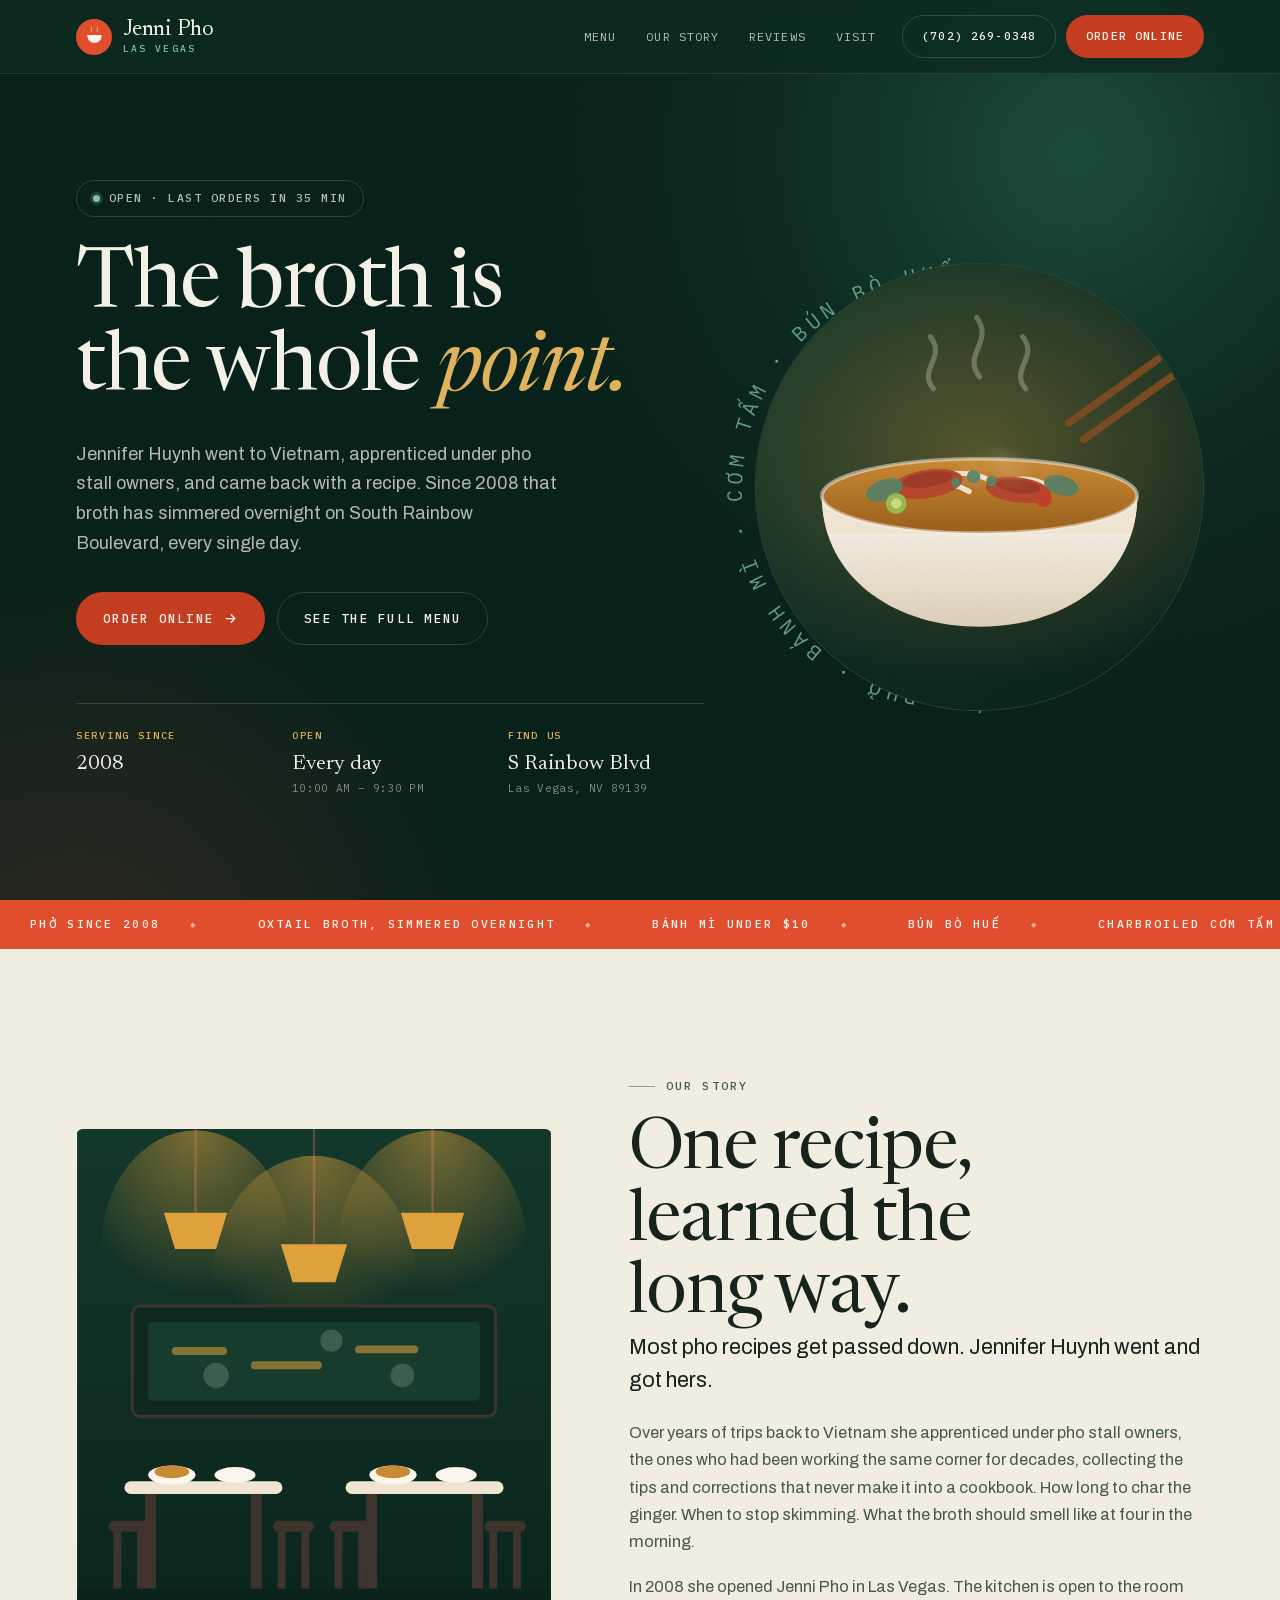
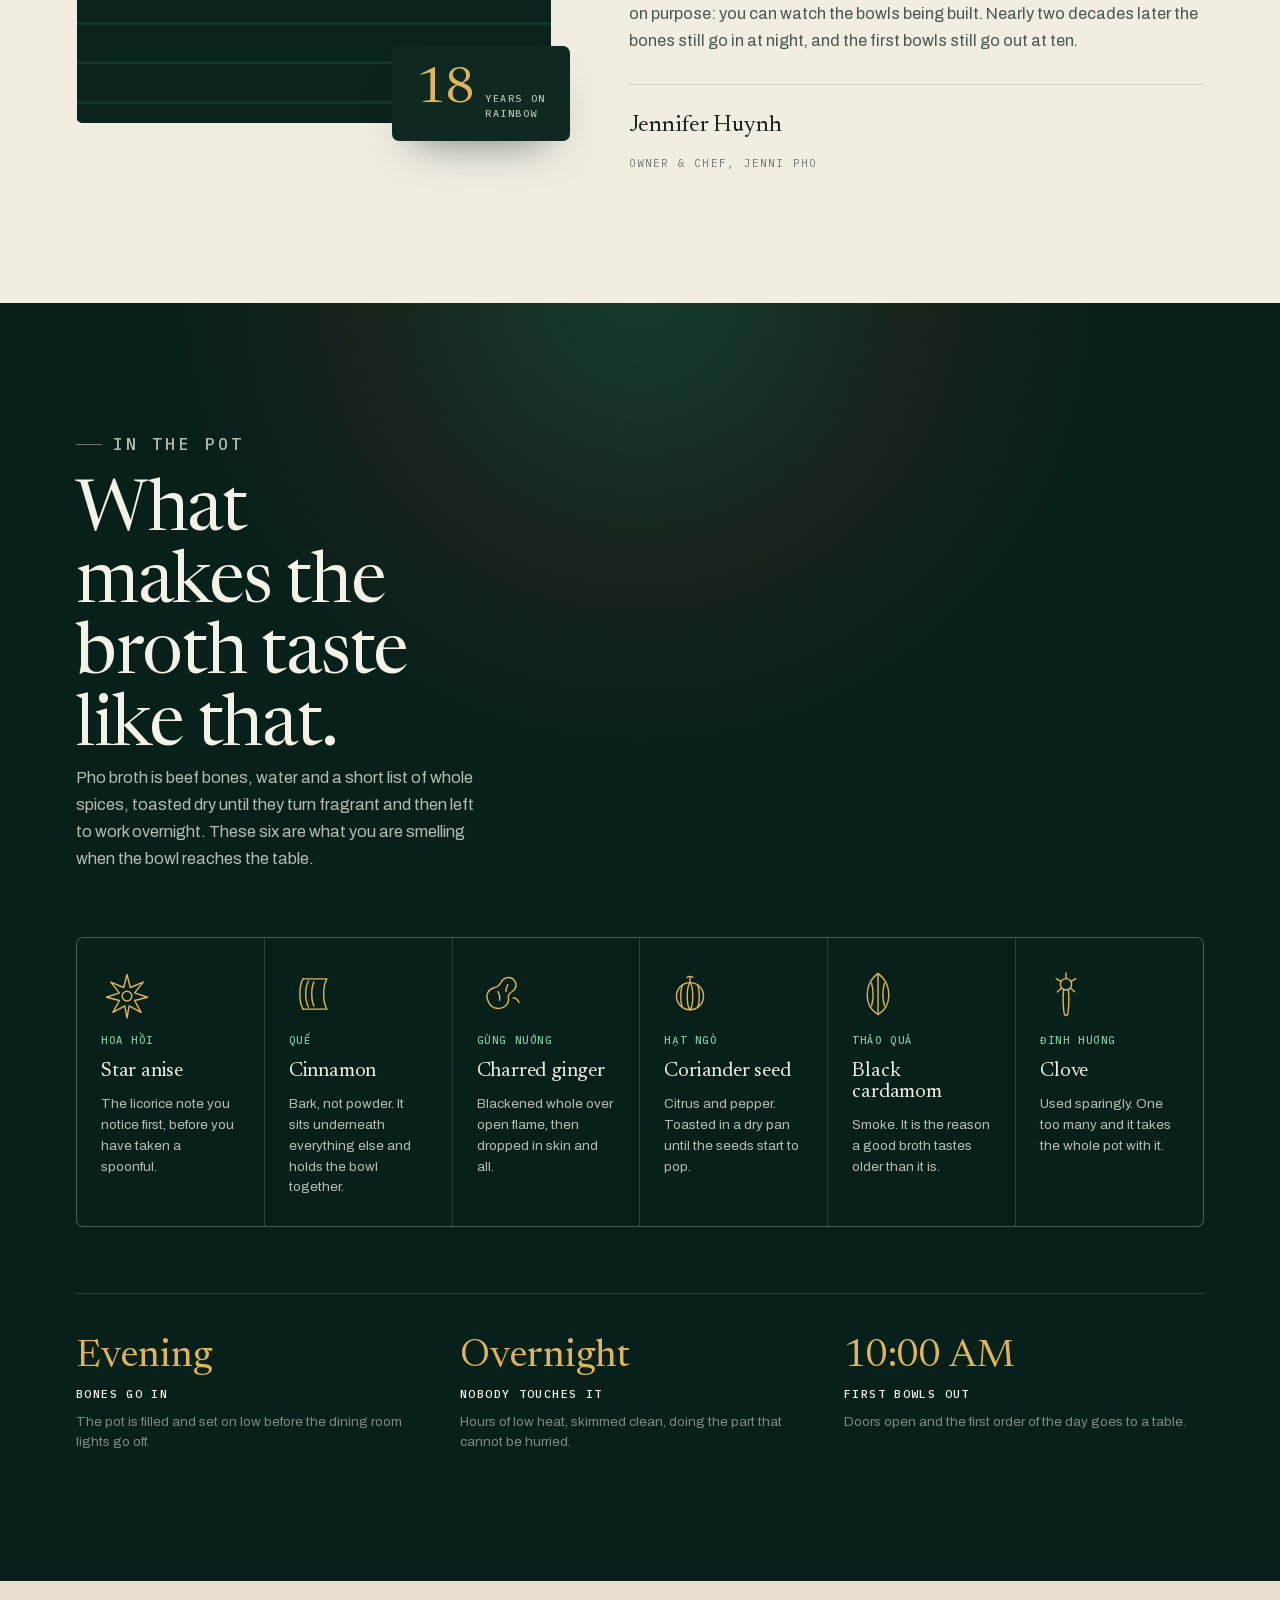
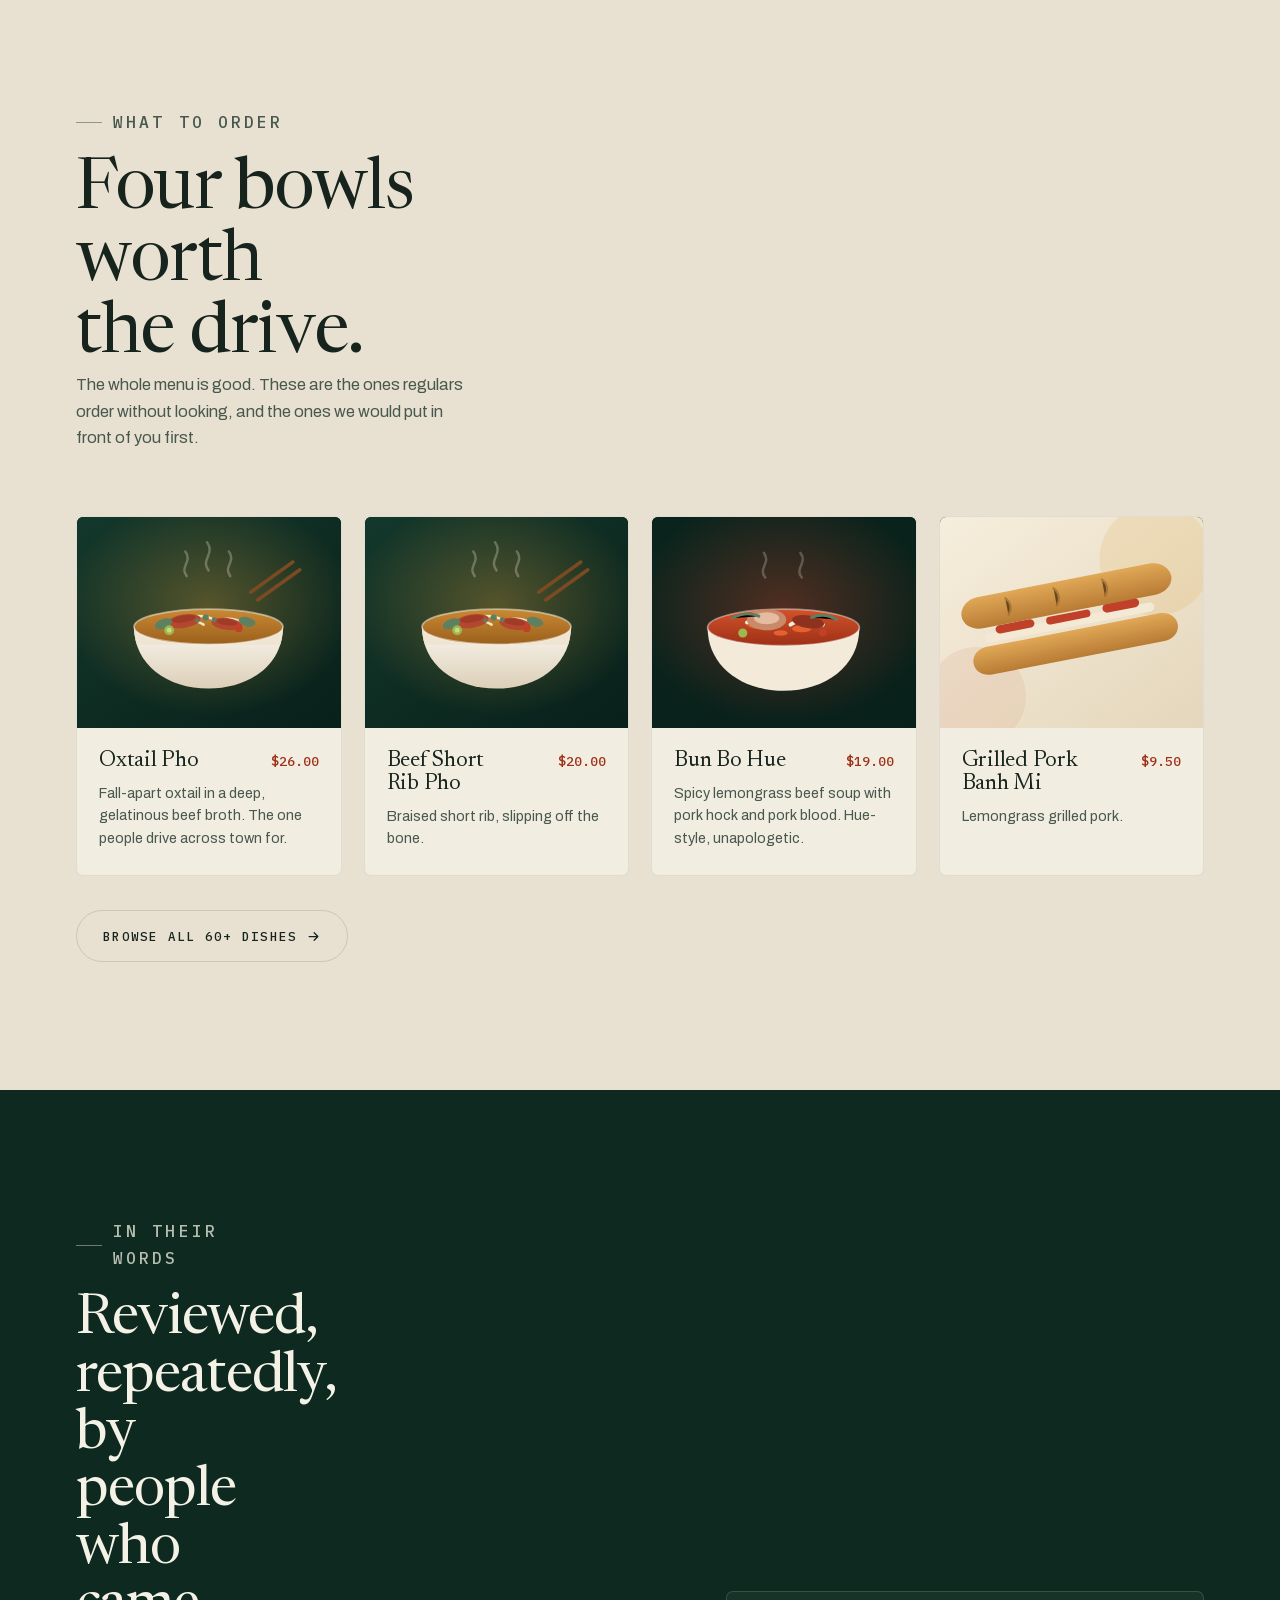
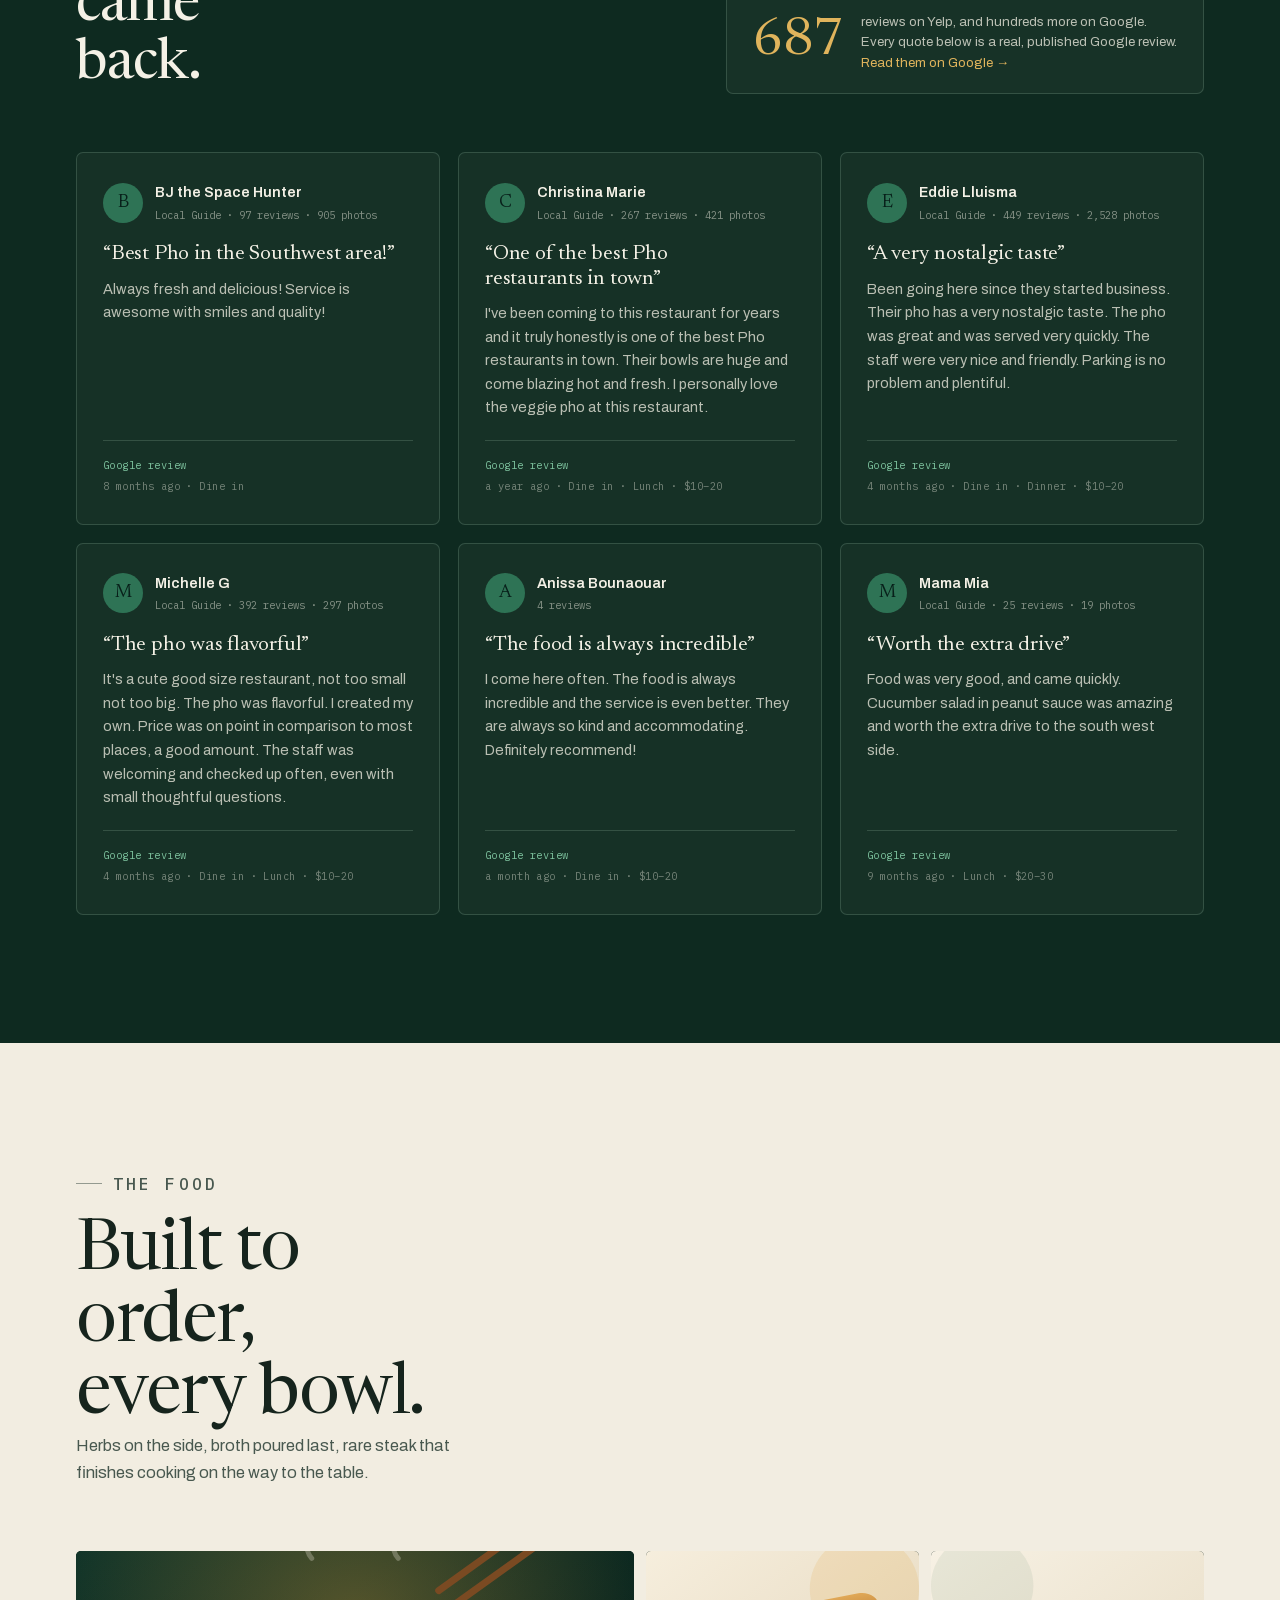
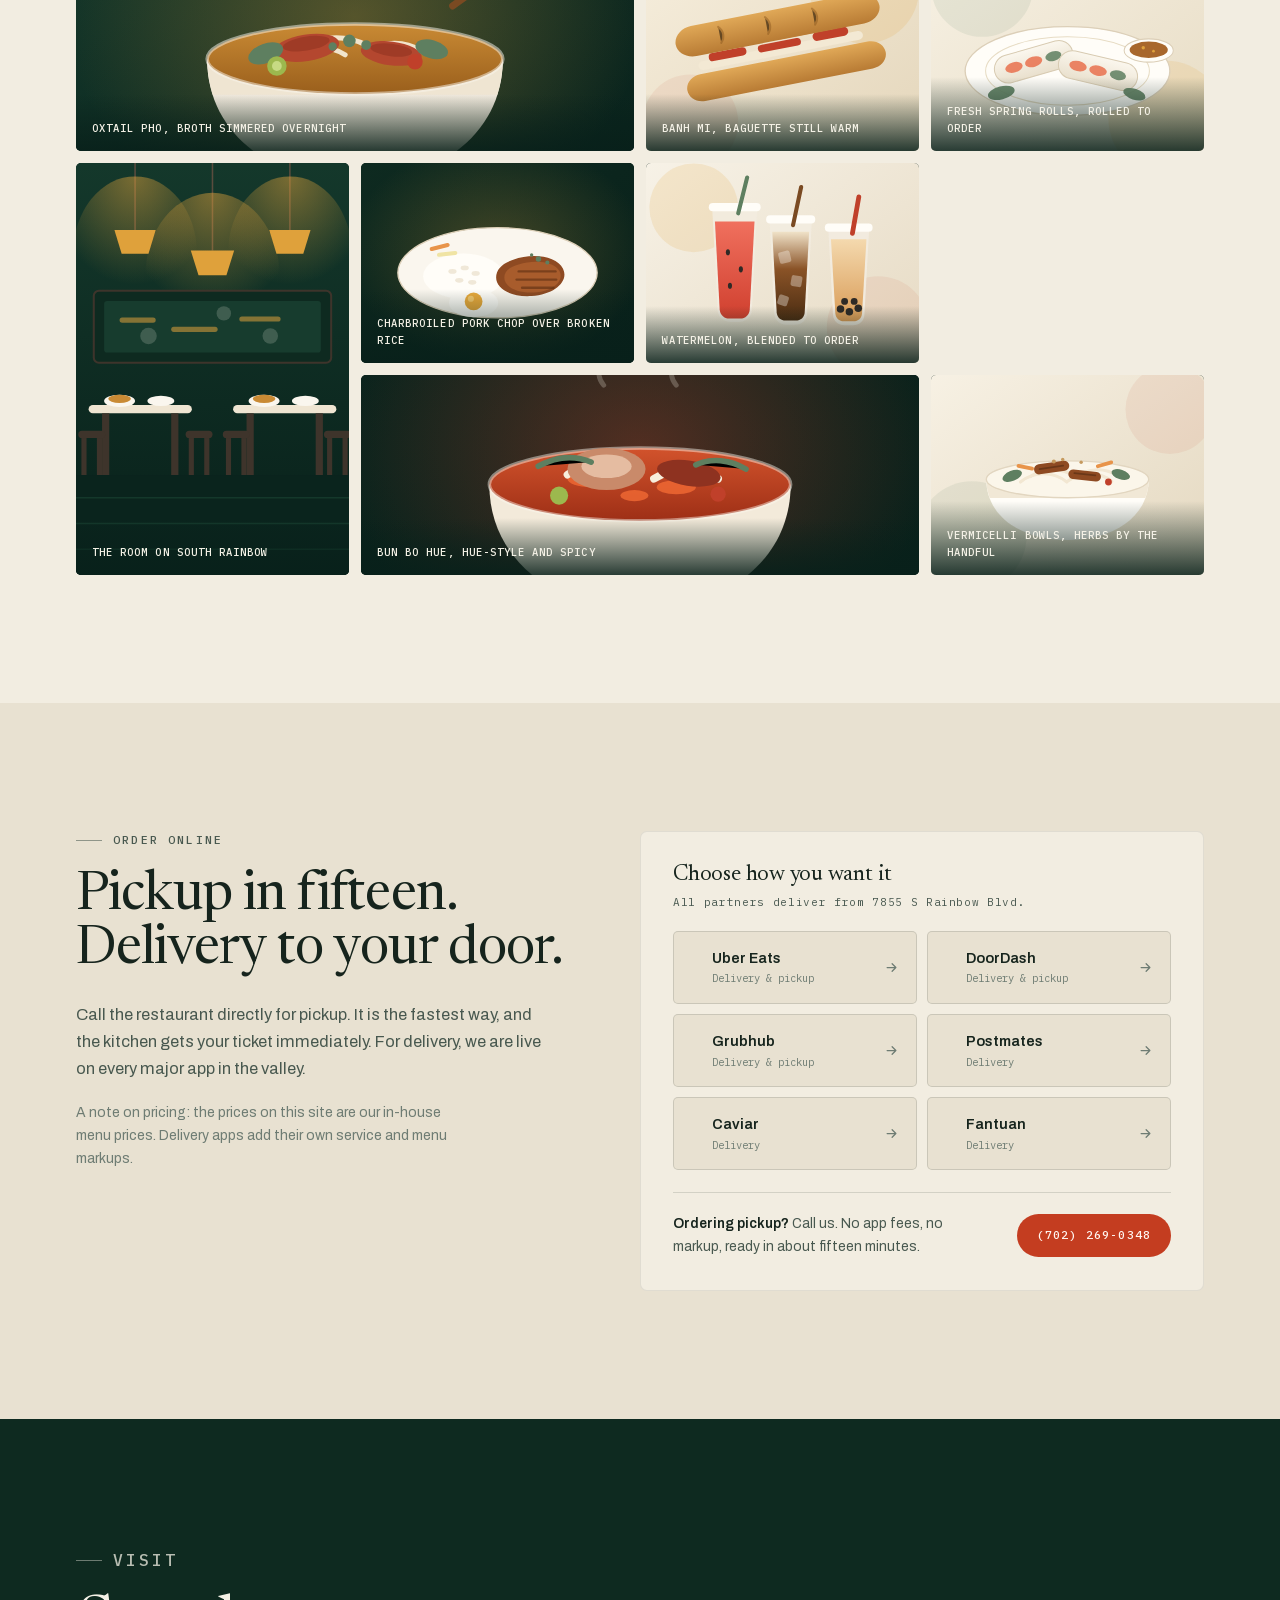
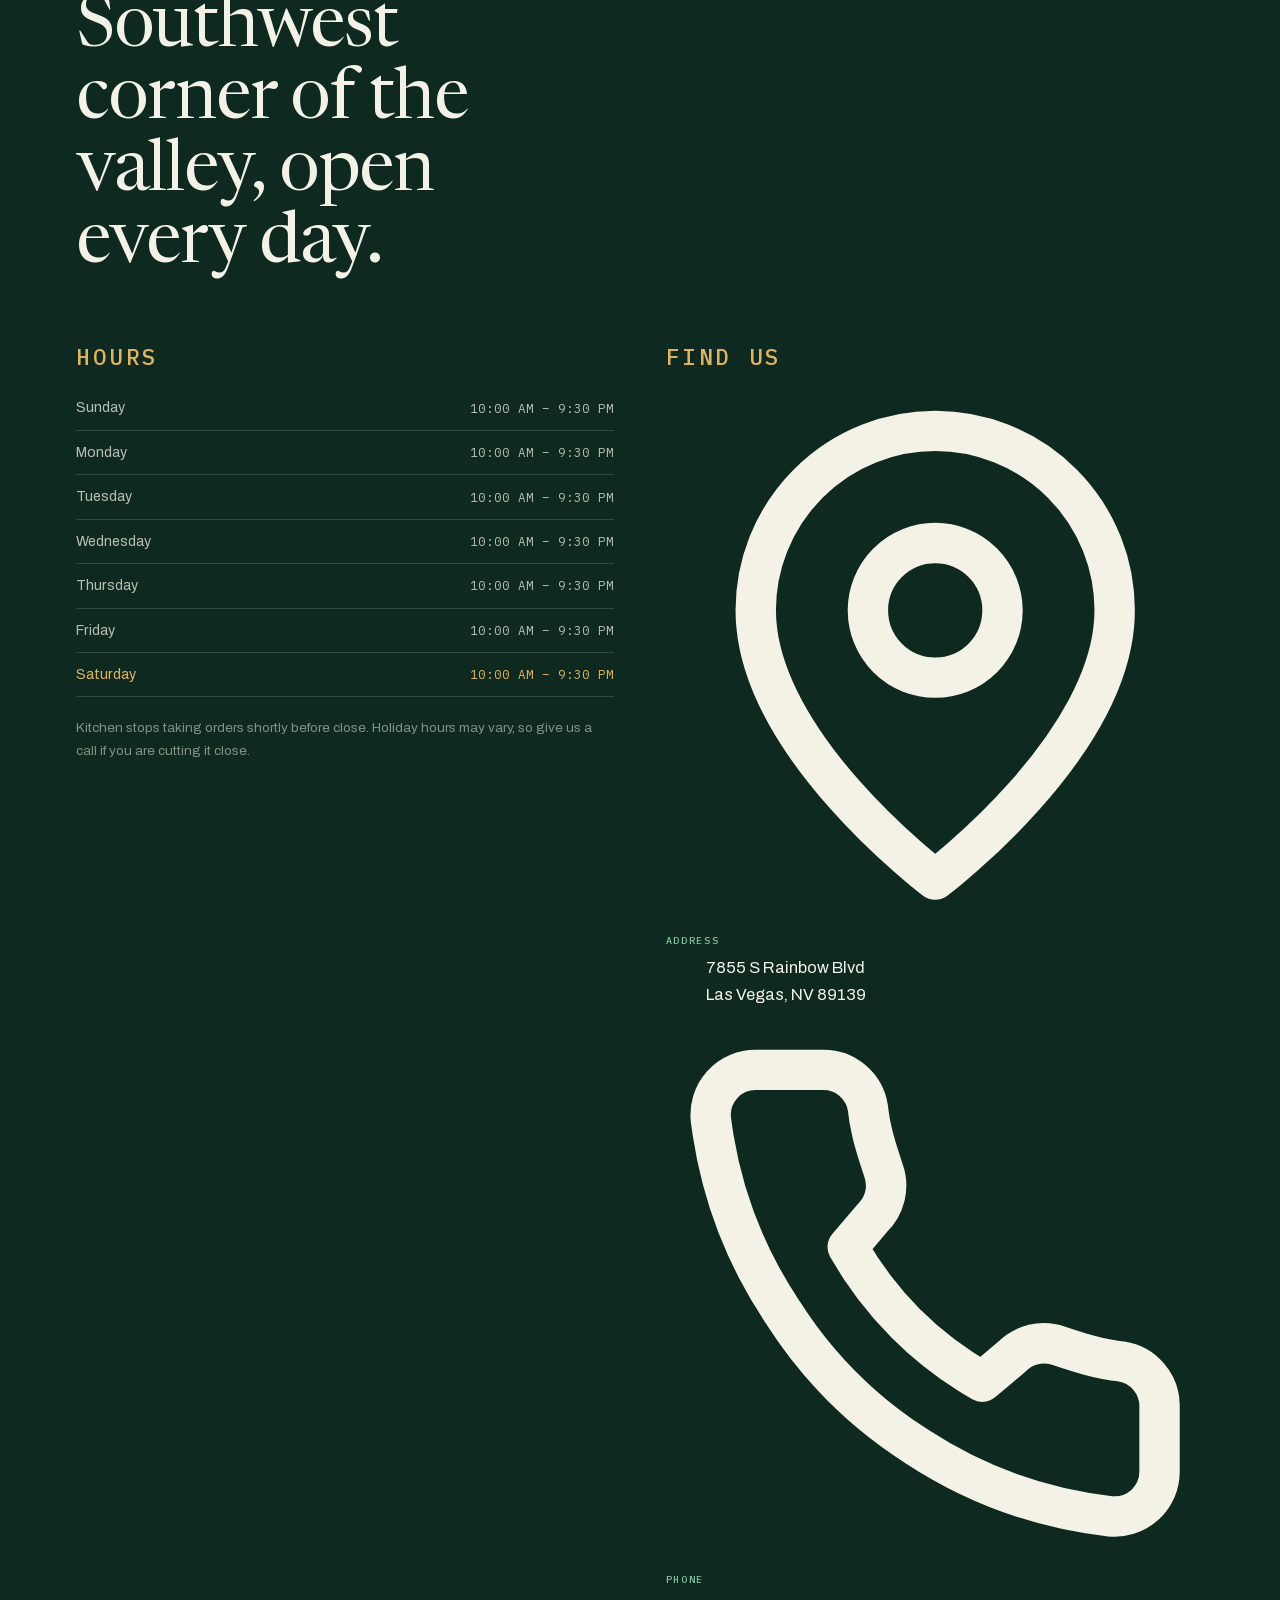
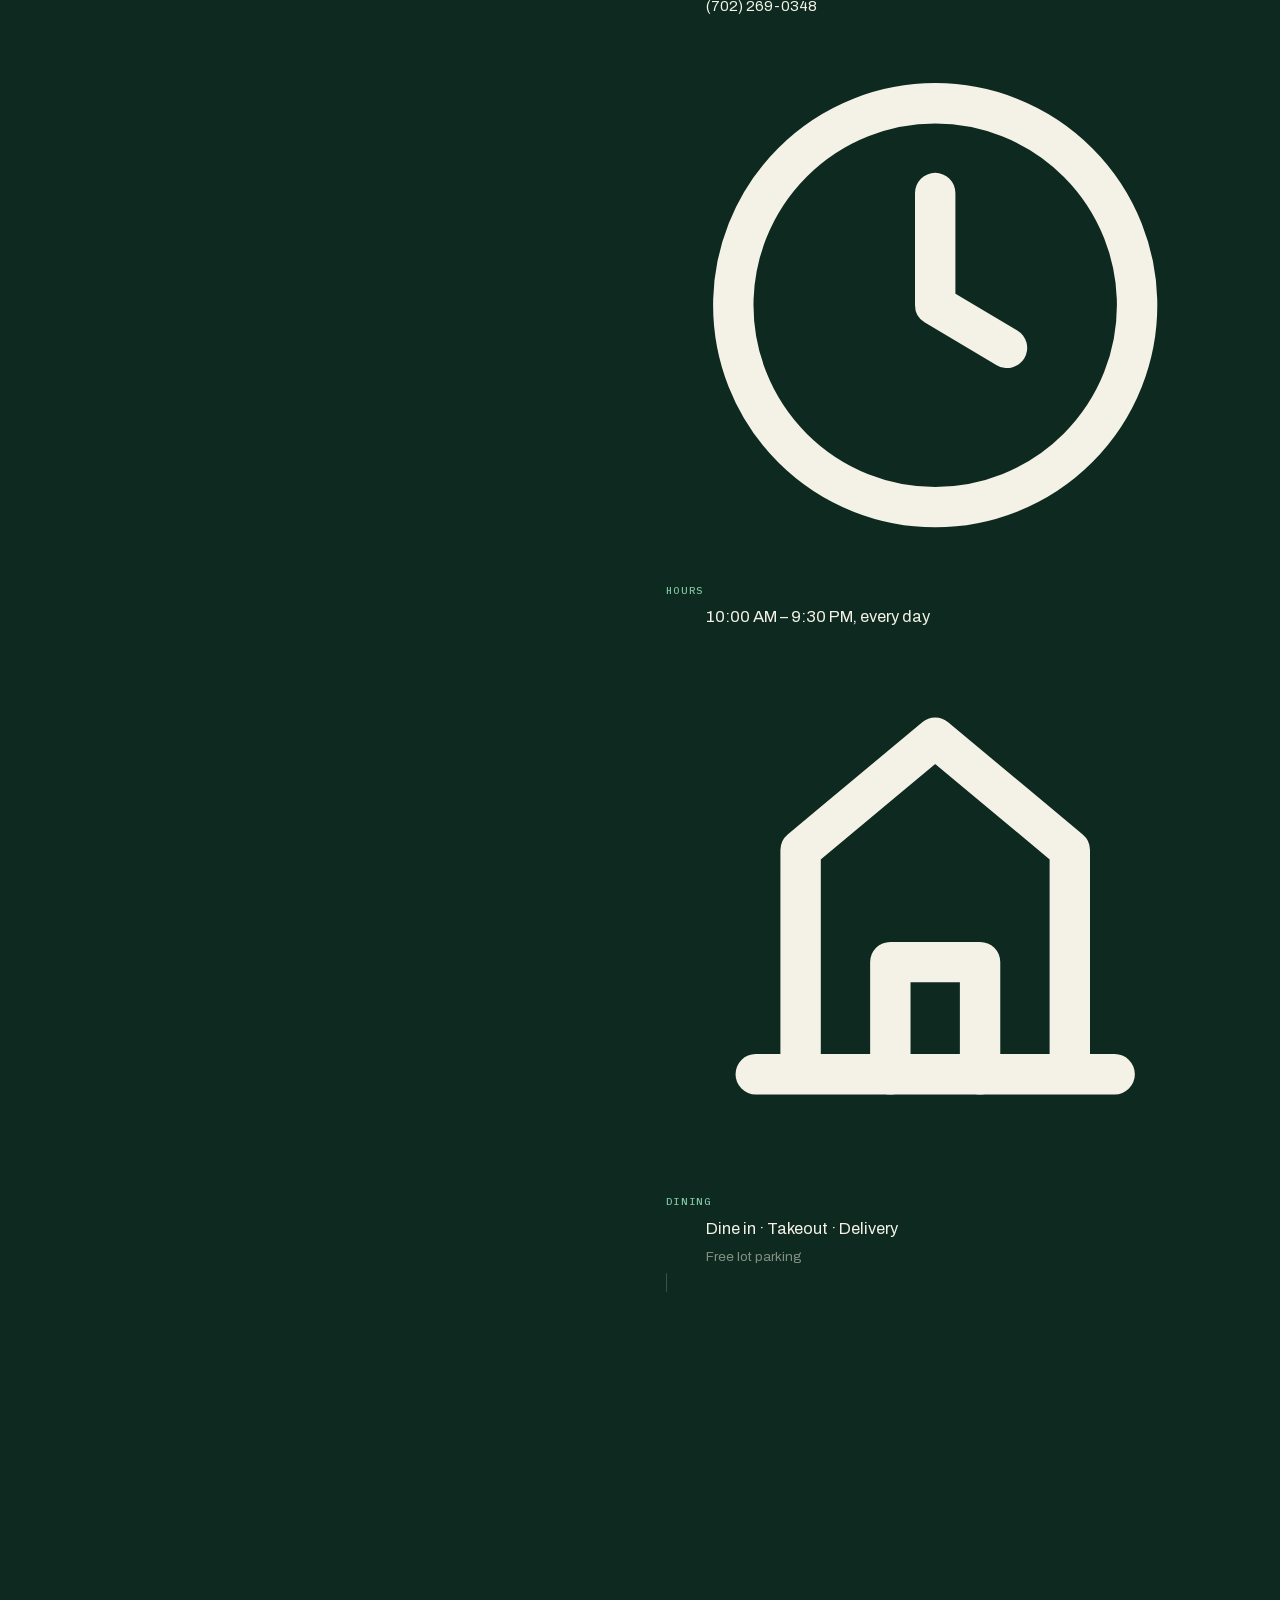
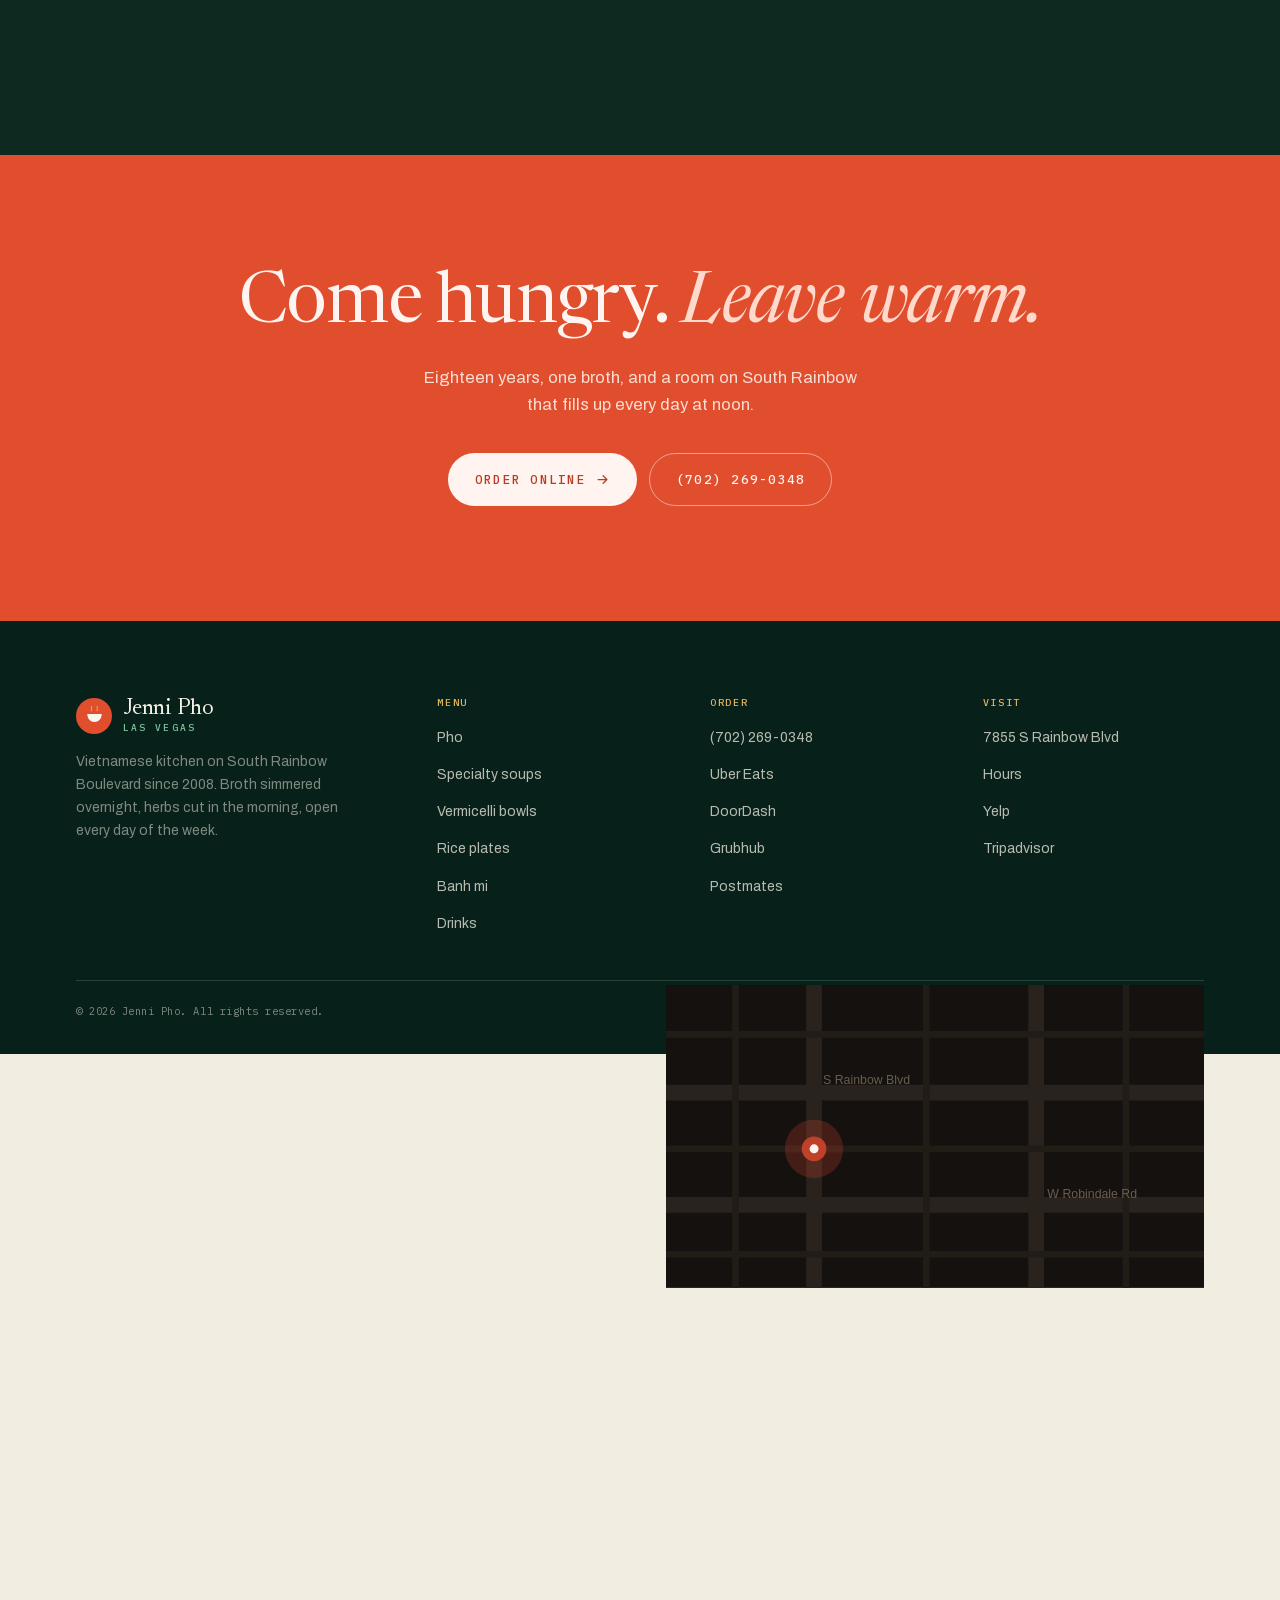
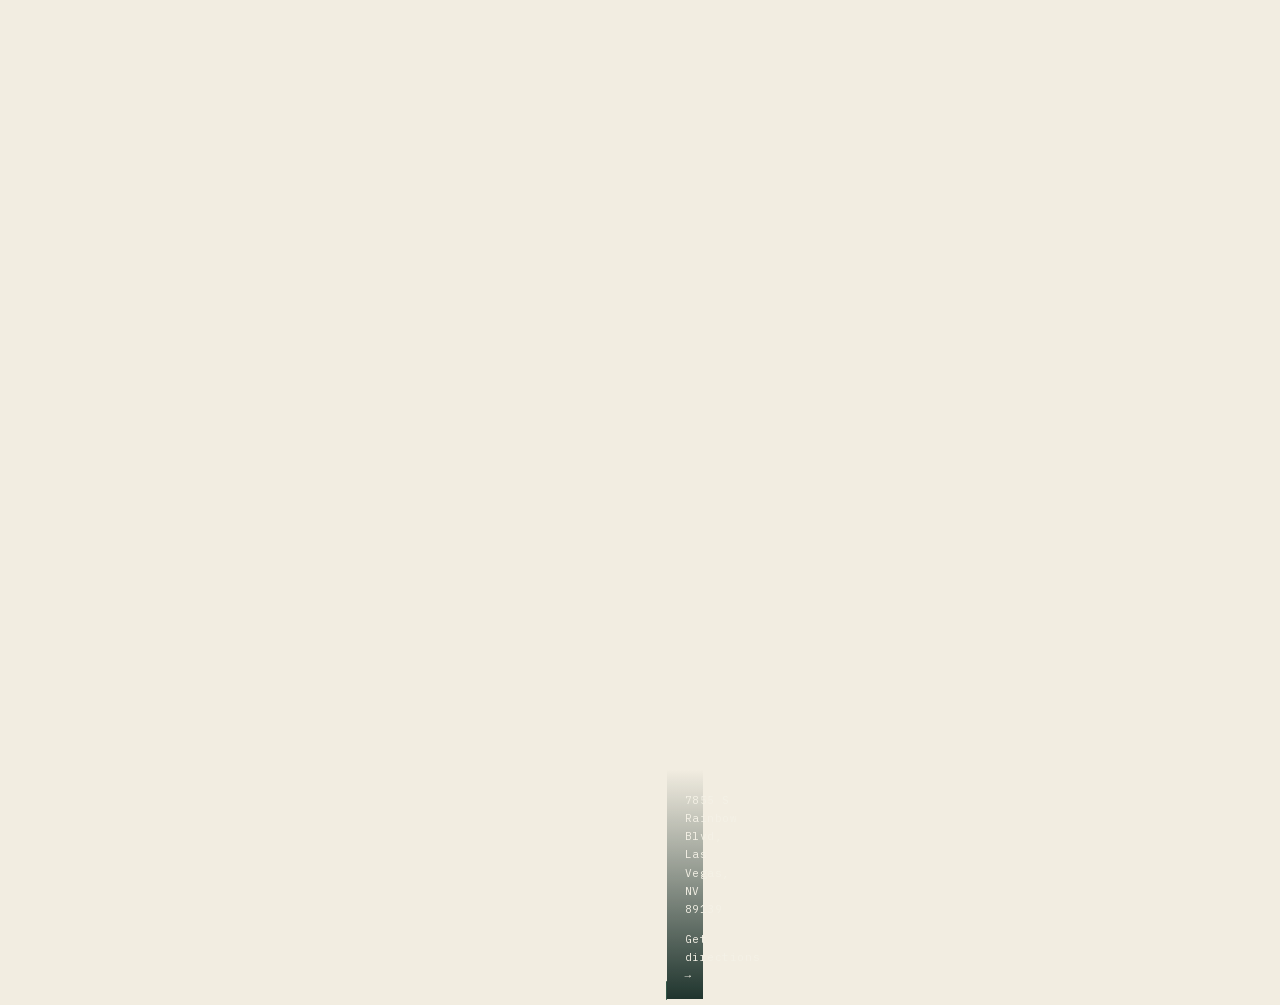
==== commit 13af3bac: "Redesign: jade and bone, new type system, self-hosted fonts The previous look (warm cream ground, Fr" ====
--- a/index.html
+++ b/index.html
@@ -6,7 +6,7 @@
 
 <title>Jenni Pho: Vietnamese Kitchen in Las Vegas | Pho &amp; Banh Mi</title>
 <meta name="description" content="Family-owned Vietnamese kitchen on S Rainbow Blvd since 2008. Oxtail pho simmered overnight, banh mi under $10, free parking. Open daily 10am–9:30pm.">
-<meta name="theme-color" content="#0C0B0A">
+<meta name="theme-color" content="#0E2A20">
 <link rel="canonical" href="https://jennipho.com/">
 
 <meta property="og:type" content="restaurant">
@@ -19,9 +19,7 @@
 
 <link rel="icon" href="data:image/svg+xml,%3Csvg xmlns='http://www.w3.org/2000/svg' viewBox='0 0 32 32'%3E%3Ccircle cx='16' cy='16' r='16' fill='%23C0402A'/%3E%3Cpath d='M7 14h18c0 6.6-4 10.5-9 10.5S7 20.6 7 14Z' fill='%23FAF6EE'/%3E%3Cpath d='M13 9c-1.6-1.9 1.3-3 -.3-5M19 9c-1.6-1.9 1.3-3 -.3-5' stroke='%23DFA13B' stroke-width='1.6' fill='none' stroke-linecap='round'/%3E%3C/svg%3E">
 
-<link rel="preconnect" href="https://fonts.googleapis.com">
-<link rel="preconnect" href="https://fonts.gstatic.com" crossorigin>
-<link rel="stylesheet" href="https://fonts.googleapis.com/css2?family=Fraunces:ital,opsz,wght@0,9..144,400..700;1,9..144,400..700&family=Inter:wght@400;500;600;700&display=swap">
+<link rel="stylesheet" href="assets/fonts/fonts.css">
 <link rel="stylesheet" href="assets/css/site.css">
 </head>
 
@@ -321,7 +319,7 @@
             Every quote below is a real, published Google review.<br>
             <a href="https://www.google.com/maps/search/?api=1&amp;query=Jenni+Pho+7855+S+Rainbow+Blvd+Las+Vegas+NV+89139"
                target="_blank" rel="noopener noreferrer"
-               style="color:var(--amber)">Read them on Google →</a>
+               style="color:var(--gold)">Read them on Google →</a>
           </div>
         </div>
       </div>
@@ -395,7 +393,7 @@
             <caption class="sr-only">Opening hours by day</caption>
             <tbody data-hours></tbody>
           </table>
-          <p style="margin-top:20px;font-size:13.5px;color:var(--on-dark-3)">
+          <p style="margin-top:20px;font-size:13.5px;color:var(--on-jade-3)">
             Kitchen stops taking orders shortly before close. Holiday hours may vary, so
             give us a call if you are cutting it close.
           </p>
@@ -435,7 +433,7 @@
               </svg>
               <div><dt>Dining</dt>
                 <dd>Dine in · Takeout · Delivery<br>
-                  <span style="font-size:13.5px;color:var(--on-dark-3)">Free lot parking</span></dd></div>
+                  <span style="font-size:13.5px;color:var(--on-jade-3)">Free lot parking</span></dd></div>
             </li>
           </ul>
 
--- a/assets/fonts/fonts.css
+++ b/assets/fonts/fonts.css
@@ -0,0 +1,172 @@
+/* Self-hosted so the Vietnamese diacritics are guaranteed and the
+   page needs no third-party request. Regenerate with
+   tools/fetch-fonts.py. */
+
+@font-face {
+  font-family: 'Archivo';
+  font-style: normal;
+  font-weight: 400;
+  font-display: swap;
+  src: url('archivo-400-normal-vietnamese.woff2') format('woff2');
+  unicode-range: U+0102-0103, U+0110-0111, U+0128-0129, U+0168-0169, U+01A0-01A1, U+01AF-01B0, U+0300-0301, U+0303-0304, U+0308-0309, U+0323, U+0329, U+1EA0-1EF9, U+20AB;
+}
+@font-face {
+  font-family: 'Archivo';
+  font-style: normal;
+  font-weight: 400;
+  font-display: swap;
+  src: url('archivo-400-normal-latin-ext.woff2') format('woff2');
+  unicode-range: U+0100-02BA, U+02BD-02C5, U+02C7-02CC, U+02CE-02D7, U+02DD-02FF, U+0304, U+0308, U+0329, U+1D00-1DBF, U+1E00-1E9F, U+1EF2-1EFF, U+2020, U+20A0-20AB, U+20AD-20C0, U+2113, U+2C60-2C7F, U+A720-A7FF;
+}
+@font-face {
+  font-family: 'Archivo';
+  font-style: normal;
+  font-weight: 400;
+  font-display: swap;
+  src: url('archivo-400-normal-latin.woff2') format('woff2');
+  unicode-range: U+0000-00FF, U+0131, U+0152-0153, U+02BB-02BC, U+02C6, U+02DA, U+02DC, U+0304, U+0308, U+0329, U+2000-206F, U+20AC, U+2122, U+2191, U+2193, U+2212, U+2215, U+FEFF, U+FFFD;
+}
+@font-face {
+  font-family: 'Archivo';
+  font-style: normal;
+  font-weight: 500;
+  font-display: swap;
+  src: url('archivo-500-normal-vietnamese.woff2') format('woff2');
+  unicode-range: U+0102-0103, U+0110-0111, U+0128-0129, U+0168-0169, U+01A0-01A1, U+01AF-01B0, U+0300-0301, U+0303-0304, U+0308-0309, U+0323, U+0329, U+1EA0-1EF9, U+20AB;
+}
+@font-face {
+  font-family: 'Archivo';
+  font-style: normal;
+  font-weight: 500;
+  font-display: swap;
+  src: url('archivo-500-normal-latin-ext.woff2') format('woff2');
+  unicode-range: U+0100-02BA, U+02BD-02C5, U+02C7-02CC, U+02CE-02D7, U+02DD-02FF, U+0304, U+0308, U+0329, U+1D00-1DBF, U+1E00-1E9F, U+1EF2-1EFF, U+2020, U+20A0-20AB, U+20AD-20C0, U+2113, U+2C60-2C7F, U+A720-A7FF;
+}
+@font-face {
+  font-family: 'Archivo';
+  font-style: normal;
+  font-weight: 500;
+  font-display: swap;
+  src: url('archivo-500-normal-latin.woff2') format('woff2');
+  unicode-range: U+0000-00FF, U+0131, U+0152-0153, U+02BB-02BC, U+02C6, U+02DA, U+02DC, U+0304, U+0308, U+0329, U+2000-206F, U+20AC, U+2122, U+2191, U+2193, U+2212, U+2215, U+FEFF, U+FFFD;
+}
+@font-face {
+  font-family: 'Archivo';
+  font-style: normal;
+  font-weight: 600;
+  font-display: swap;
+  src: url('archivo-600-normal-vietnamese.woff2') format('woff2');
+  unicode-range: U+0102-0103, U+0110-0111, U+0128-0129, U+0168-0169, U+01A0-01A1, U+01AF-01B0, U+0300-0301, U+0303-0304, U+0308-0309, U+0323, U+0329, U+1EA0-1EF9, U+20AB;
+}
+@font-face {
+  font-family: 'Archivo';
+  font-style: normal;
+  font-weight: 600;
+  font-display: swap;
+  src: url('archivo-600-normal-latin-ext.woff2') format('woff2');
+  unicode-range: U+0100-02BA, U+02BD-02C5, U+02C7-02CC, U+02CE-02D7, U+02DD-02FF, U+0304, U+0308, U+0329, U+1D00-1DBF, U+1E00-1E9F, U+1EF2-1EFF, U+2020, U+20A0-20AB, U+20AD-20C0, U+2113, U+2C60-2C7F, U+A720-A7FF;
+}
+@font-face {
+  font-family: 'Archivo';
+  font-style: normal;
+  font-weight: 600;
+  font-display: swap;
+  src: url('archivo-600-normal-latin.woff2') format('woff2');
+  unicode-range: U+0000-00FF, U+0131, U+0152-0153, U+02BB-02BC, U+02C6, U+02DA, U+02DC, U+0304, U+0308, U+0329, U+2000-206F, U+20AC, U+2122, U+2191, U+2193, U+2212, U+2215, U+FEFF, U+FFFD;
+}
+@font-face {
+  font-family: 'IBM Plex Mono';
+  font-style: normal;
+  font-weight: 400;
+  font-display: swap;
+  src: url('ibmplexmono-400-normal-vietnamese.woff2') format('woff2');
+  unicode-range: U+0102-0103, U+0110-0111, U+0128-0129, U+0168-0169, U+01A0-01A1, U+01AF-01B0, U+0300-0301, U+0303-0304, U+0308-0309, U+0323, U+0329, U+1EA0-1EF9, U+20AB;
+}
+@font-face {
+  font-family: 'IBM Plex Mono';
+  font-style: normal;
+  font-weight: 400;
+  font-display: swap;
+  src: url('ibmplexmono-400-normal-latin-ext.woff2') format('woff2');
+  unicode-range: U+0100-02BA, U+02BD-02C5, U+02C7-02CC, U+02CE-02D7, U+02DD-02FF, U+0304, U+0308, U+0329, U+1D00-1DBF, U+1E00-1E9F, U+1EF2-1EFF, U+2020, U+20A0-20AB, U+20AD-20C0, U+2113, U+2C60-2C7F, U+A720-A7FF;
+}
+@font-face {
+  font-family: 'IBM Plex Mono';
+  font-style: normal;
+  font-weight: 400;
+  font-display: swap;
+  src: url('ibmplexmono-400-normal-latin.woff2') format('woff2');
+  unicode-range: U+0000-00FF, U+0131, U+0152-0153, U+02BB-02BC, U+02C6, U+02DA, U+02DC, U+0304, U+0308, U+0329, U+2000-206F, U+20AC, U+2122, U+2191, U+2193, U+2212, U+2215, U+FEFF, U+FFFD;
+}
+@font-face {
+  font-family: 'IBM Plex Mono';
+  font-style: normal;
+  font-weight: 500;
+  font-display: swap;
+  src: url('ibmplexmono-500-normal-vietnamese.woff2') format('woff2');
+  unicode-range: U+0102-0103, U+0110-0111, U+0128-0129, U+0168-0169, U+01A0-01A1, U+01AF-01B0, U+0300-0301, U+0303-0304, U+0308-0309, U+0323, U+0329, U+1EA0-1EF9, U+20AB;
+}
+@font-face {
+  font-family: 'IBM Plex Mono';
+  font-style: normal;
+  font-weight: 500;
+  font-display: swap;
+  src: url('ibmplexmono-500-normal-latin-ext.woff2') format('woff2');
+  unicode-range: U+0100-02BA, U+02BD-02C5, U+02C7-02CC, U+02CE-02D7, U+02DD-02FF, U+0304, U+0308, U+0329, U+1D00-1DBF, U+1E00-1E9F, U+1EF2-1EFF, U+2020, U+20A0-20AB, U+20AD-20C0, U+2113, U+2C60-2C7F, U+A720-A7FF;
+}
+@font-face {
+  font-family: 'IBM Plex Mono';
+  font-style: normal;
+  font-weight: 500;
+  font-display: swap;
+  src: url('ibmplexmono-500-normal-latin.woff2') format('woff2');
+  unicode-range: U+0000-00FF, U+0131, U+0152-0153, U+02BB-02BC, U+02C6, U+02DA, U+02DC, U+0304, U+0308, U+0329, U+2000-206F, U+20AC, U+2122, U+2191, U+2193, U+2212, U+2215, U+FEFF, U+FFFD;
+}
+@font-face {
+  font-family: 'Newsreader';
+  font-style: italic;
+  font-weight: 400;
+  font-display: swap;
+  src: url('newsreader-400-italic-vietnamese.woff2') format('woff2');
+  unicode-range: U+0102-0103, U+0110-0111, U+0128-0129, U+0168-0169, U+01A0-01A1, U+01AF-01B0, U+0300-0301, U+0303-0304, U+0308-0309, U+0323, U+0329, U+1EA0-1EF9, U+20AB;
+}
+@font-face {
+  font-family: 'Newsreader';
+  font-style: italic;
+  font-weight: 400;
+  font-display: swap;
+  src: url('newsreader-400-italic-latin-ext.woff2') format('woff2');
+  unicode-range: U+0100-02BA, U+02BD-02C5, U+02C7-02CC, U+02CE-02D7, U+02DD-02FF, U+0304, U+0308, U+0329, U+1D00-1DBF, U+1E00-1E9F, U+1EF2-1EFF, U+2020, U+20A0-20AB, U+20AD-20C0, U+2113, U+2C60-2C7F, U+A720-A7FF;
+}
+@font-face {
+  font-family: 'Newsreader';
+  font-style: italic;
+  font-weight: 400;
+  font-display: swap;
+  src: url('newsreader-400-italic-latin.woff2') format('woff2');
+  unicode-range: U+0000-00FF, U+0131, U+0152-0153, U+02BB-02BC, U+02C6, U+02DA, U+02DC, U+0304, U+0308, U+0329, U+2000-206F, U+20AC, U+2122, U+2191, U+2193, U+2212, U+2215, U+FEFF, U+FFFD;
+}
+@font-face {
+  font-family: 'Newsreader';
+  font-style: normal;
+  font-weight: 400;
+  font-display: swap;
+  src: url('newsreader-400-normal-vietnamese.woff2') format('woff2');
+  unicode-range: U+0102-0103, U+0110-0111, U+0128-0129, U+0168-0169, U+01A0-01A1, U+01AF-01B0, U+0300-0301, U+0303-0304, U+0308-0309, U+0323, U+0329, U+1EA0-1EF9, U+20AB;
+}
+@font-face {
+  font-family: 'Newsreader';
+  font-style: normal;
+  font-weight: 400;
+  font-display: swap;
+  src: url('newsreader-400-normal-latin-ext.woff2') format('woff2');
+  unicode-range: U+0100-02BA, U+02BD-02C5, U+02C7-02CC, U+02CE-02D7, U+02DD-02FF, U+0304, U+0308, U+0329, U+1D00-1DBF, U+1E00-1E9F, U+1EF2-1EFF, U+2020, U+20A0-20AB, U+20AD-20C0, U+2113, U+2C60-2C7F, U+A720-A7FF;
+}
+@font-face {
+  font-family: 'Newsreader';
+  font-style: normal;
+  font-weight: 400;
+  font-display: swap;
+  src: url('newsreader-400-normal-latin.woff2') format('woff2');
+  unicode-range: U+0000-00FF, U+0131, U+0152-0153, U+02BB-02BC, U+02C6, U+02DA, U+02DC, U+0304, U+0308, U+0329, U+2000-206F, U+20AC, U+2122, U+2191, U+2193, U+2212, U+2215, U+FEFF, U+FFFD;
+}
--- a/assets/css/site.css
+++ b/assets/css/site.css
@@ -1,125 +1,90 @@
 /* ============================================================
    Jenni Pho site styles
-   Hand-written. No framework, no build step.
+   Palette taken from a pho table: jade, bone, chilli, gold.
+   Display Newsreader / body Archivo / data IBM Plex Mono.
+   Single committed brand world, so every colour is painted
+   explicitly and the page holds on any host background.
    ============================================================ */
 
-/* ---------- Tokens ---------- */
 :root {
-  --ink:        #0C0B0A;
-  --ink-soft:   #191512;
-  --ink-line:   rgba(250, 246, 238, 0.14);
-
-  --paper:      #FAF6EE;
-  --paper-2:    #F1E9DA;
-  --paper-3:    #E6DBC7;
-
-  --amber:      #DFA13B;
-  --amber-deep: #B87B22;
-  --chili:      #C0402A;
-  --chili-soft: #E0674E;
-  --herb:       #5E7F60;
-
-  --text:       #171310;
-  --text-2:     #574D42;
-  --text-3:     #877A6B;
-  --on-dark:    #F6F1E7;
-  --on-dark-2:  rgba(246, 241, 231, 0.66);
-  --on-dark-3:  rgba(246, 241, 231, 0.42);
-
-  --line:       rgba(23, 19, 16, 0.13);
-  --line-soft:  rgba(23, 19, 16, 0.07);
-
-  --display: "Fraunces", "Iowan Old Style", "Palatino Linotype", Palatino,
-             "Times New Roman", serif;
-  --sans: "Inter", -apple-system, BlinkMacSystemFont, "Segoe UI", Roboto,
+  /* Ground: greens biased warm so they never read as slate. */
+  --jade-900: #08201A;
+  --jade-800: #0E2A20;
+  --jade-700: #14382B;
+  --jade-600: #1B4736;
+  --jade-500: #2E7355;
+  --jade-300: #7FC5A0;
+  --jade-200: #A9DCC0;
+
+  --bone:     #F2EDE1;
+  --bone-2:   #E8E1D1;
+  --bone-3:   #DCD3BF;
+
+  --chilli:   #E04E2E;
+  --chilli-d: #B93C21;
+  --chilli-ink: #9E2F16;   /* prices on light grounds, AA at small sizes */
+  --chilli-btn: #C43D20;   /* brightest red that clears AA for button text */
+  --gold:     #E0B45C;
+
+  --ink:      #101A15;
+  --text:     #16241D;
+  --text-2:   #48584F;
+  --text-3:   #6E7C73;
+
+  --on-jade:   #F4F1E6;
+  --on-jade-2: rgba(244, 241, 230, 0.74);
+  --on-jade-3: rgba(244, 241, 230, 0.5);
+  --jade-line: rgba(168, 210, 186, 0.2);
+  --line:      rgba(22, 36, 29, 0.14);
+  --line-2:    rgba(22, 36, 29, 0.08);
+
+  --display: "Newsreader", "Iowan Old Style", Georgia, "Times New Roman", serif;
+  --sans: "Archivo", -apple-system, BlinkMacSystemFont, "Segoe UI", Roboto,
           "Helvetica Neue", Arial, sans-serif;
+  --mono: "IBM Plex Mono", ui-monospace, SFMono-Regular, Menlo, Consolas, monospace;
 
   --shell: 1240px;
-  --gutter: clamp(20px, 5vw, 64px);
-
-  --r-sm: 8px;
-  --r-md: 14px;
-  --r-lg: 22px;
-  --r-pill: 999px;
-
-  --ease: cubic-bezier(0.22, 0.61, 0.36, 1);
+  --gutter: clamp(20px, 4.5vw, 56px);
+  --header-h: 74px;
+
+  --r-sm: 3px;
+  --r-md: 5px;
+  --r-lg: 7px;
+
+  --ease: cubic-bezier(0.4, 0, 0.2, 1);
   --ease-out: cubic-bezier(0.16, 1, 0.3, 1);
 
-  --shadow-sm: 0 1px 2px rgba(23, 19, 16, 0.05),
-               0 4px 14px rgba(23, 19, 16, 0.05);
-  --shadow-md: 0 2px 6px rgba(23, 19, 16, 0.06),
-               0 18px 44px -14px rgba(23, 19, 16, 0.18);
-  --shadow-lg: 0 4px 10px rgba(23, 19, 16, 0.07),
-               0 40px 90px -28px rgba(23, 19, 16, 0.34);
-
-  --header-h: 74px;
-}
-
-/* ---------- Reset ---------- */
+  color-scheme: light;
+}
+
 *, *::before, *::after { box-sizing: border-box; }
 
-html {
-  -webkit-text-size-adjust: 100%;
-  scroll-behavior: smooth;
-  scroll-padding-top: calc(var(--header-h) + 16px);
-}
+html { scroll-behavior: smooth; scroll-padding-top: calc(var(--header-h) + 18px); }
 
 body {
   margin: 0;
-  background: var(--paper);
+  background: var(--bone);
   color: var(--text);
   font-family: var(--sans);
-  font-size: 17px;
-  line-height: 1.62;
+  font-size: 16.5px;
+  line-height: 1.65;
+  font-weight: 400;
   -webkit-font-smoothing: antialiased;
   -moz-osx-font-smoothing: grayscale;
-  font-feature-settings: "kern" 1, "liga" 1;
   overflow-x: hidden;
 }
 
-img, svg, video { display: block; max-width: 100%; }
-img { height: auto; }
-
-h1, h2, h3, h4 {
-  font-family: var(--display);
-  font-weight: 500;
-  line-height: 1.06;
-  letter-spacing: -0.02em;
-  margin: 0;
-  font-variation-settings: "SOFT" 0, "WONK" 1, "opsz" 40;
-}
-
-p { margin: 0 0 1em; }
-p:last-child { margin-bottom: 0; }
+img, svg, canvas, video { max-width: 100%; }
+img { display: block; height: auto; }
 
 a { color: inherit; text-decoration: none; }
-
-button { font: inherit; color: inherit; background: none; border: 0; cursor: pointer; }
+button { font: inherit; color: inherit; }
 
 :focus-visible {
-  outline: 2px solid var(--amber);
+  outline: 2px solid var(--chilli);
   outline-offset: 3px;
-  border-radius: 3px;
-}
-
-::selection { background: var(--amber); color: var(--ink); }
-
-/* ---------- Layout helpers ---------- */
-.shell {
-  width: 100%;
-  max-width: var(--shell);
-  margin-inline: auto;
-  padding-inline: var(--gutter);
-}
-
-.section { padding-block: clamp(72px, 10vw, 132px); position: relative; }
-.section--tight { padding-block: clamp(56px, 7vw, 88px); }
-
-.section--dark {
-  background: var(--ink);
-  color: var(--on-dark);
-}
-.section--paper2 { background: var(--paper-2); }
+  border-radius: 2px;
+}
 
 .sr-only {
   position: absolute; width: 1px; height: 1px;
@@ -128,325 +93,246 @@
 }
 
 .skip-link {
-  position: absolute; top: 8px; left: 8px;
-  transform: translateY(-160%);
-  background: var(--ink); color: var(--on-dark);
-  padding: 12px 18px; border-radius: var(--r-pill);
-  z-index: 200; font-size: 14px; font-weight: 600;
-  transition: transform 0.2s var(--ease);
-}
-.skip-link:focus { transform: translateY(0); }
-
-/* ---------- Eyebrow / section heads ---------- */
+  position: absolute; left: 12px; top: -60px; z-index: 200;
+  background: var(--jade-800); color: var(--on-jade);
+  padding: 11px 18px; border-radius: var(--r-md);
+  font-family: var(--mono); font-size: 12px; letter-spacing: 0.06em;
+  transition: top 0.2s var(--ease);
+}
+.skip-link:focus { top: 12px; }
+
+/* ---------- Type ---------- */
+h1, h2, h3, h4 {
+  font-family: var(--display);
+  font-weight: 400;
+  line-height: 1.02;
+  letter-spacing: -0.018em;
+  margin: 0;
+  text-wrap: balance;
+}
+h1 { font-size: clamp(2.9rem, 6.4vw, 5.6rem); }
+h2 { font-size: clamp(2.5rem, 5.6vw, 4.4rem); }
+h3 { font-size: clamp(1.15rem, 2vw, 1.4rem); letter-spacing: -0.01em; }
+h1 em, h2 em { font-style: italic; color: var(--gold); }
+p { margin: 0 0 1.05em; }
+p:last-child { margin-bottom: 0; }
+
 .eyebrow {
-  display: inline-flex; align-items: center; gap: 10px;
-  font-size: 11.5px; font-weight: 600;
+  font-family: var(--mono);
+  font-size: 11.5px; font-weight: 500;
   letter-spacing: 0.19em; text-transform: uppercase;
-  color: var(--amber-deep);
+  color: var(--chilli-ink);
+  display: flex; align-items: center; gap: 11px;
   margin: 0 0 20px;
 }
 .eyebrow::before {
   content: ""; width: 26px; height: 1px;
-  background: currentColor; opacity: 0.55;
-}
-.section--dark .eyebrow { color: var(--amber); }
-
-.section-head { max-width: 62ch; margin-bottom: clamp(40px, 5vw, 64px); }
-.section-head h2 {
-  font-size: clamp(2.1rem, 5vw, 3.5rem);
-  margin-bottom: 20px;
-}
-.section-head p {
-  font-size: clamp(1.02rem, 1.5vw, 1.15rem);
-  color: var(--text-2);
-  max-width: 56ch;
-}
-.section--dark .section-head p { color: var(--on-dark-2); }
+  background: currentColor; opacity: 0.55; flex: none;
+}
+.lead { font-size: clamp(1.12rem, 1.7vw, 1.34rem); line-height: 1.5; color: var(--text); }
+
+/* ---------- Layout ---------- */
+.shell {
+  width: 100%; max-width: var(--shell);
+  margin-inline: auto; padding-inline: var(--gutter);
+}
+.section { padding-block: clamp(76px, 10vw, 148px); position: relative; }
+.section--tight { padding-block: clamp(48px, 6vw, 76px); }
+.section--paper2 { background: var(--bone-2); }
+.section--dark { background: var(--jade-800); color: var(--on-jade); }
+.section--dark h2, .section--dark h3 { color: var(--on-jade); }
+.section--dark .eyebrow { color: var(--gold); }
+
+.section-head { max-width: 40ch; margin-bottom: clamp(40px, 5vw, 66px); }
+.section-head p { color: var(--text-2); font-size: 1.02rem; max-width: 46ch; }
+.section--dark .section-head p { color: var(--on-jade-2); }
 
 /* ---------- Buttons ---------- */
 .btn {
-  display: inline-flex; align-items: center; justify-content: center;
-  gap: 10px;
-  padding: 15px 28px;
-  border-radius: var(--r-pill);
-  font-size: 15px; font-weight: 600; letter-spacing: -0.005em;
-  border: 1px solid transparent;
-  transition: transform 0.28s var(--ease-out), background-color 0.22s var(--ease),
-              color 0.22s var(--ease), border-color 0.22s var(--ease),
-              box-shadow 0.28s var(--ease);
-  will-change: transform;
-  white-space: nowrap;
+  display: inline-flex; align-items: center; gap: 9px;
+  padding: 15px 26px;
+  font-family: var(--mono); font-size: 12.5px; font-weight: 500;
+  letter-spacing: 0.1em; text-transform: uppercase;
+  border-radius: 999px; border: 1px solid transparent;
+  cursor: pointer; white-space: nowrap;
+  transition: background-color 0.28s var(--ease), color 0.28s var(--ease),
+              border-color 0.28s var(--ease), transform 0.28s var(--ease-out);
 }
 .btn:hover { transform: translateY(-2px); }
-.btn:active { transform: translateY(0); }
-
-.btn--primary {
-  background: var(--chili); color: #fff;
-  box-shadow: 0 10px 26px -10px rgba(192, 64, 42, 0.75);
-}
-.btn--primary:hover { background: #A93522; box-shadow: 0 16px 34px -12px rgba(192, 64, 42, 0.8); }
-
-.btn--amber {
-  background: var(--amber); color: var(--ink);
-  box-shadow: 0 10px 26px -10px rgba(223, 161, 59, 0.7);
-}
-.btn--amber:hover { background: #EAB04E; }
-
-.btn--ghost {
-  border-color: var(--line);
-  color: var(--text);
-  background: transparent;
-}
-.btn--ghost:hover { border-color: var(--text); background: rgba(23, 19, 16, 0.04); }
-
-.section--dark .btn--ghost,
-.hero .btn--ghost {
-  border-color: var(--ink-line);
-  color: var(--on-dark);
-}
-.section--dark .btn--ghost:hover,
-.hero .btn--ghost:hover {
-  border-color: rgba(246, 241, 231, 0.5);
-  background: rgba(246, 241, 231, 0.07);
-}
-
-.btn--sm { padding: 11px 20px; font-size: 14px; }
-
-.btn .arw { transition: transform 0.3s var(--ease-out); }
-.btn:hover .arw { transform: translateX(3px); }
+.btn--primary { background: var(--chilli-btn); color: #FFF6F1; }
+.btn--primary:hover { background: var(--chilli-ink); }
+.btn--ghost { border-color: var(--line); color: var(--text); background: transparent; }
+.btn--ghost:hover { border-color: var(--text); background: var(--text); color: var(--bone); }
+.btn--sm { padding: 11px 19px; font-size: 11.5px; }
+.btns { display: flex; flex-wrap: wrap; gap: 12px; }
+
+.header .btn--ghost,
+.hero .btn--ghost,
+.aromatics .btn--ghost,
+.section--dark .btn--ghost { border-color: var(--jade-line); color: var(--on-jade); background: transparent; }
+.header .btn--ghost:hover,
+.hero .btn--ghost:hover,
+.aromatics .btn--ghost:hover,
+.section--dark .btn--ghost:hover { background: var(--on-jade); color: var(--jade-800); border-color: var(--on-jade); }
+
+.arw { flex: none; transition: transform 0.28s var(--ease-out); }
+.btn:hover .arw, a:hover > .arw { transform: translateX(3px); }
 
 /* ---------- Header ---------- */
 .header {
-  position: fixed; inset: 0 0 auto 0;
-  z-index: 100;
+  position: fixed; inset: 0 0 auto; z-index: 100;
   height: var(--header-h);
-  display: flex; align-items: center;
-  transition: background-color 0.35s var(--ease), box-shadow 0.35s var(--ease),
-              border-color 0.35s var(--ease), backdrop-filter 0.35s var(--ease);
-  border-bottom: 1px solid transparent;
-}
+  background: rgba(14, 42, 32, 0.82);
+  backdrop-filter: saturate(150%) blur(14px);
+  -webkit-backdrop-filter: saturate(150%) blur(14px);
+  border-bottom: 1px solid rgba(168, 210, 186, 0.14);
+  color: var(--on-jade);
+  transition: background-color 0.3s var(--ease), border-color 0.3s var(--ease);
+}
+.header.is-solid { background: rgba(8, 32, 26, 0.95); }
 .header__inner {
+  height: 100%; display: flex; align-items: center; gap: 26px;
   width: 100%; max-width: var(--shell); margin-inline: auto;
   padding-inline: var(--gutter);
-  display: flex; align-items: center; gap: 24px;
-}
-
-.header.is-solid {
-  background: rgba(250, 246, 238, 0.86);
-  backdrop-filter: saturate(1.6) blur(16px);
-  -webkit-backdrop-filter: saturate(1.6) blur(16px);
-  border-bottom-color: var(--line-soft);
-  box-shadow: 0 1px 24px rgba(23, 19, 16, 0.05);
-}
-
-/* wordmark */
+}
 .brand { display: flex; align-items: center; gap: 11px; margin-right: auto; }
 .brand__mark {
-  width: 34px; height: 34px; flex: none;
-  border-radius: 50%;
-  background: var(--chili);
+  width: 36px; height: 36px; flex: none;
   display: grid; place-items: center;
-  box-shadow: 0 4px 14px -4px rgba(192, 64, 42, 0.6);
-}
-.brand__mark svg { width: 21px; height: 21px; }
+  border-radius: 50%; background: var(--chilli);
+}
+.brand__mark svg { width: 23px; height: 23px; }
 .brand__text { display: flex; flex-direction: column; line-height: 1; }
-.brand__name {
-  font-family: var(--display);
-  font-size: 21px; font-weight: 600; letter-spacing: -0.025em;
-  color: var(--text);
-}
+.brand__name { font-family: var(--display); font-size: 1.4rem; letter-spacing: -0.01em; }
 .brand__sub {
-  font-size: 9.5px; font-weight: 600; letter-spacing: 0.2em;
-  text-transform: uppercase; color: var(--text-3);
-  margin-top: 4px;
-}
-.hero-scope .brand__name { color: var(--on-dark); }
-.hero-scope .brand__sub { color: var(--on-dark-3); }
-
-/* nav */
-.nav { display: flex; align-items: center; gap: 4px; }
+  font-family: var(--mono); font-size: 9.5px; font-weight: 500;
+  letter-spacing: 0.22em; text-transform: uppercase;
+  color: var(--jade-300); margin-top: 3px;
+}
+.nav { display: flex; gap: 30px; }
 .nav a {
-  padding: 9px 14px; border-radius: var(--r-pill);
-  font-size: 14.5px; font-weight: 500; color: var(--text-2);
-  transition: color 0.2s var(--ease), background-color 0.2s var(--ease);
-}
-.nav a:hover, .nav a[aria-current="page"] { color: var(--text); background: rgba(23,19,16,0.05); }
-.hero-scope .nav a { color: var(--on-dark-2); }
-.hero-scope .nav a:hover, .hero-scope .nav a[aria-current="page"] {
-  color: var(--on-dark); background: rgba(246, 241, 231, 0.09);
-}
-
+  font-family: var(--mono); font-size: 12px; letter-spacing: 0.09em;
+  text-transform: uppercase; color: var(--on-jade-2);
+  transition: color 0.22s var(--ease);
+}
+.nav a:hover { color: var(--gold); }
 .header__cta { display: flex; align-items: center; gap: 10px; }
 
 .nav-toggle {
-  display: none; width: 42px; height: 42px;
-  border-radius: 50%; border: 1px solid var(--line);
-  align-items: center; justify-content: center;
-}
-.nav-toggle span {
-  display: block; width: 17px; height: 1.5px; background: currentColor;
-  position: relative; transition: background-color 0.2s var(--ease);
-}
-.nav-toggle span::before, .nav-toggle span::after {
-  content: ""; position: absolute; left: 0; width: 17px; height: 1.5px;
-  background: currentColor; transition: transform 0.3s var(--ease-out);
-}
-.nav-toggle span::before { top: -5.5px; }
-.nav-toggle span::after  { top: 5.5px; }
-.hero-scope .nav-toggle { border-color: var(--ink-line); color: var(--on-dark); }
+  display: none; width: 40px; height: 40px;
+  background: none; border: 1px solid var(--jade-line);
+  border-radius: 50%; cursor: pointer;
+  position: relative;
+}
+.nav-toggle span, .nav-toggle span::before, .nav-toggle span::after {
+  position: absolute; left: 50%; width: 17px; height: 1.5px;
+  background: var(--on-jade); transform: translateX(-50%);
+  transition: transform 0.28s var(--ease), background-color 0.28s var(--ease);
+}
+.nav-toggle span { top: 50%; margin-top: -0.75px; }
+.nav-toggle span::before { content: ""; left: 0; transform: translateY(-5.5px); }
+.nav-toggle span::after  { content: ""; left: 0; transform: translateY(5.5px); }
 body.nav-open .nav-toggle span { background: transparent; }
-body.nav-open .nav-toggle span::before { transform: translateY(5.5px) rotate(45deg); }
-body.nav-open .nav-toggle span::after  { transform: translateY(-5.5px) rotate(-45deg); }
+body.nav-open .nav-toggle span::before { transform: translateY(0) rotate(45deg); }
+body.nav-open .nav-toggle span::after  { transform: translateY(0) rotate(-45deg); }
 
 /* ---------- Hero ---------- */
 .hero {
-  position: relative;
-  min-height: min(100svh, 900px);
+  position: relative; overflow: hidden;
+  background: var(--jade-900);
+  color: var(--on-jade);
+  min-height: min(100svh, 940px);
   display: flex; align-items: center;
-  background: var(--ink);
-  color: var(--on-dark);
-  overflow: hidden;
   padding-top: var(--header-h);
 }
-
 .hero__glow {
   position: absolute; pointer-events: none;
-  width: 90vmax; height: 90vmax;
-  right: -26vmax; top: -32vmax;
+  width: 92vmax; height: 92vmax; right: -30vmax; top: -34vmax;
   background: radial-gradient(circle at center,
-    rgba(223, 161, 59, 0.22) 0%,
-    rgba(192, 64, 42, 0.12) 34%,
-    transparent 66%);
-  filter: blur(10px);
+    rgba(46, 115, 85, 0.5) 0%, rgba(20, 56, 43, 0.34) 38%, transparent 68%);
 }
 .hero__glow--2 {
-  right: auto; left: -34vmax; top: auto; bottom: -46vmax;
-  width: 74vmax; height: 74vmax;
+  right: auto; left: -32vmax; top: auto; bottom: -44vmax;
+  width: 76vmax; height: 76vmax;
   background: radial-gradient(circle at center,
-    rgba(192, 64, 42, 0.16) 0%, transparent 62%);
-}
-
+    rgba(224, 78, 46, 0.16) 0%, transparent 62%);
+}
 .hero__grain {
   position: absolute; inset: 0; pointer-events: none;
-  opacity: 0.05; mix-blend-mode: overlay;
+  opacity: 0.07; mix-blend-mode: overlay;
   background-image: url("data:image/svg+xml,%3Csvg xmlns='http://www.w3.org/2000/svg' width='160' height='160'%3E%3Cfilter id='n'%3E%3CfeTurbulence type='fractalNoise' baseFrequency='0.85' numOctaves='3'/%3E%3C/filter%3E%3Crect width='160' height='160' filter='url(%23n)'/%3E%3C/svg%3E");
 }
-
 .hero__inner {
   position: relative; z-index: 2;
   width: 100%; max-width: var(--shell); margin-inline: auto;
   padding-inline: var(--gutter);
-  padding-block: clamp(56px, 8vw, 96px);
-  display: grid;
-  grid-template-columns: minmax(0, 1.02fr) minmax(0, 0.86fr);
-  gap: clamp(32px, 5vw, 72px);
-  align-items: center;
-}
-
+  padding-block: clamp(52px, 7vw, 88px);
+  display: grid; align-items: center;
+  grid-template-columns: minmax(0, 1.12fr) minmax(0, 0.8fr);
+  gap: clamp(30px, 4vw, 60px);
+}
+.hero__copy { min-width: 0; }
 .hero__status {
   display: inline-flex; align-items: center; gap: 9px;
-  padding: 7px 15px 7px 11px;
-  border: 1px solid var(--ink-line);
-  border-radius: var(--r-pill);
-  font-size: 13px; font-weight: 500;
-  color: var(--on-dark-2);
-  background: rgba(246, 241, 231, 0.04);
-  margin-bottom: 26px;
+  font-family: var(--mono); font-size: 11.5px; font-weight: 500;
+  letter-spacing: 0.13em; text-transform: uppercase;
+  color: var(--on-jade-2);
+  border: 1px solid var(--jade-line); border-radius: 999px;
+  padding: 8px 16px; margin: 0 0 30px;
 }
 .hero__status .dot {
   width: 7px; height: 7px; border-radius: 50%;
   background: var(--text-3); flex: none;
 }
-.hero__status.is-open .dot {
-  background: #47C26B;
-  box-shadow: 0 0 0 0 rgba(71, 194, 107, 0.6);
-  animation: pulse 2.4s var(--ease) infinite;
-}
-.hero__status.is-open { color: var(--on-dark); }
-@keyframes pulse {
-  70%  { box-shadow: 0 0 0 8px rgba(71, 194, 107, 0); }
-  100% { box-shadow: 0 0 0 0 rgba(71, 194, 107, 0); }
-}
-
-.hero h1 {
-  font-size: clamp(3.05rem, 8.2vw, 6.15rem);
-  line-height: 0.94;
-  letter-spacing: -0.035em;
-  margin-bottom: 26px;
-}
-.hero h1 em {
-  font-style: italic;
-  font-variation-settings: "SOFT" 40, "WONK" 1, "opsz" 100;
-  color: var(--amber);
-}
+.hero__status.is-open .dot { background: var(--jade-300); box-shadow: 0 0 0 3px rgba(127, 197, 160, 0.2); }
+.hero h1 { color: var(--on-jade); }
 .hero__lede {
-  font-size: clamp(1.06rem, 1.7vw, 1.24rem);
-  color: var(--on-dark-2);
-  max-width: 46ch;
-  margin-bottom: 34px;
-}
-.hero__actions { display: flex; flex-wrap: wrap; gap: 12px; margin-bottom: 40px; }
+  color: var(--on-jade-2); max-width: 44ch;
+  font-size: clamp(1.02rem, 1.4vw, 1.16rem);
+  margin: 26px 0 34px;
+}
+.hero__actions { display: flex; flex-wrap: wrap; gap: 12px; margin-bottom: clamp(38px, 5vw, 58px); }
 
 .hero__facts {
-  display: flex; flex-wrap: wrap; gap: 0;
-  border-top: 1px solid var(--ink-line);
-  padding-top: 26px;
-}
-.hero__fact { padding-right: clamp(24px, 4vw, 46px); }
-.hero__fact + .hero__fact {
-  padding-left: clamp(24px, 4vw, 46px);
-  border-left: 1px solid var(--ink-line);
+  display: grid; grid-template-columns: repeat(3, minmax(0, 1fr));
+  gap: 20px; margin: 0;
+  border-top: 1px solid var(--jade-line); padding-top: 24px;
 }
 .hero__fact dt {
-  font-size: 10.5px; font-weight: 600; letter-spacing: 0.17em;
-  text-transform: uppercase; color: var(--on-dark-3);
-  margin-bottom: 7px;
+  font-family: var(--mono); font-size: 10px; font-weight: 500;
+  letter-spacing: 0.17em; text-transform: uppercase;
+  color: var(--gold); margin-bottom: 8px;
 }
 .hero__fact dd {
-  margin: 0; font-family: var(--display);
-  font-size: clamp(1.3rem, 2.4vw, 1.72rem);
-  letter-spacing: -0.02em;
-  color: var(--on-dark);
+  margin: 0; font-family: var(--display); font-size: 1.32rem; line-height: 1.15;
 }
 .hero__fact dd small {
-  font-family: var(--sans); font-size: 12.5px; font-weight: 500;
-  color: var(--on-dark-3); display: block; margin-top: 2px; letter-spacing: 0;
-}
-
-/* hero art */
-.hero__art { position: relative; }
+  display: block; font-family: var(--mono); font-size: 11px;
+  letter-spacing: 0.03em; color: var(--on-jade-3); margin-top: 5px;
+}
+
+.hero__art { position: relative; display: grid; place-items: center; }
+.hero__ring {
+  position: absolute; inset: -7%; width: 114%; height: 114%;
+  animation: spin 58s linear infinite;
+}
+.hero__ring text {
+  font-family: var(--mono); font-size: 4.6px;
+  letter-spacing: 0.26em; text-transform: uppercase;
+  fill: var(--jade-300); opacity: 0.75;
+}
+@keyframes spin { to { transform: rotate(360deg); } }
+
 .hero__art-frame {
-  position: relative;
-  aspect-ratio: 1 / 1;
-  border-radius: 50%;
-  overflow: hidden;
-  background:
-    radial-gradient(circle at 50% 32%, rgba(223,161,59,0.24), transparent 62%),
-    rgba(246, 241, 231, 0.035);
-  border: 1px solid var(--ink-line);
-  display: grid; place-items: center;
-  box-shadow: 0 60px 120px -50px rgba(0, 0, 0, 0.9);
-}
-.hero__art-frame > img,
-.hero__art-frame > svg { width: 84%; height: auto; }
-.hero__art-frame img { border-radius: 50%; width: 100%; height: 100%; object-fit: cover; }
-
-/* rotating ring caption */
-.hero__ring {
-  position: absolute; inset: -7%;
-  animation: spin 44s linear infinite;
-  pointer-events: none;
-}
-.hero__ring text {
-  font-family: var(--sans); font-size: 6.1px; font-weight: 600;
-  letter-spacing: 0.42em; text-transform: uppercase;
-  fill: rgba(246, 241, 231, 0.34);
-}
-@keyframes spin { to { transform: rotate(360deg); } }
-
-/* steam */
+  position: relative; width: min(100%, 460px); aspect-ratio: 1;
+  border-radius: 50%; overflow: hidden;
+  background: radial-gradient(circle at 50% 42%, var(--jade-700), var(--jade-900) 74%);
+  border: 1px solid var(--jade-line);
+}
+.hero__art-frame img { width: 100%; height: 100%; object-fit: cover; }
+
 .steam { position: absolute; left: 50%; top: 8%; transform: translateX(-50%); width: 42%; pointer-events: none; }
-.steam path { fill: none; stroke: rgba(246,241,231,0.34); stroke-width: 2.2; stroke-linecap: round; }
+.steam path { fill: none; stroke: rgba(244, 241, 230, 0.3); stroke-width: 2.2; stroke-linecap: round; }
 .steam path:nth-child(1) { animation: rise 4.6s var(--ease) infinite; }
 .steam path:nth-child(2) { animation: rise 5.4s var(--ease) infinite 0.7s; }
 .steam path:nth-child(3) { animation: rise 5.0s var(--ease) infinite 1.5s; }
@@ -455,756 +341,557 @@
   32%  { opacity: 0.85; }
   100% { opacity: 0; transform: translateY(-24px) scaleY(1.14); }
 }
+.steam-canvas {
+  position: absolute; left: 50%; bottom: 46%;
+  transform: translateX(-50%);
+  width: 76%; height: 62%; pointer-events: none; z-index: 3;
+}
+.has-canvas-steam .steam { display: none; }
 
 /* ---------- Marquee ---------- */
 .marquee {
-  background: var(--ink-soft); color: var(--on-dark);
-  border-block: 1px solid rgba(246,241,231,0.09);
-  overflow: hidden; padding-block: 17px;
-  -webkit-mask-image: linear-gradient(90deg, transparent, #000 9%, #000 91%, transparent);
-          mask-image: linear-gradient(90deg, transparent, #000 9%, #000 91%, transparent);
-}
-.marquee__track {
-  display: flex; width: max-content;
-  animation: marquee 46s linear infinite;
-}
-.marquee:hover .marquee__track { animation-play-state: paused; }
-.marquee__group { display: flex; align-items: center; flex: none; }
+  background: var(--chilli); color: #FFF4EF;
+  overflow: hidden; padding-block: 15px;
+}
+.marquee__track { display: flex; width: max-content; animation: slide 42s linear infinite; }
+.marquee__group { display: flex; flex: none; }
 .marquee__item {
-  display: inline-flex; align-items: center; gap: 22px;
-  padding-inline: 22px;
-  font-family: var(--display); font-size: 20px; letter-spacing: -0.015em;
-  color: var(--on-dark-2); white-space: nowrap;
-}
-.marquee__item::after {
-  content: ""; width: 5px; height: 5px; border-radius: 50%;
-  background: var(--amber); opacity: 0.85;
-}
-@keyframes marquee { to { transform: translateX(-50%); } }
+  font-family: var(--mono); font-size: 11.5px; font-weight: 500;
+  letter-spacing: 0.2em; text-transform: uppercase;
+  padding-inline: 30px; white-space: nowrap;
+  display: flex; align-items: center; gap: 30px;
+}
+.marquee__item::after { content: "◆"; font-size: 7px; opacity: 0.6; }
+@keyframes slide { to { transform: translateX(-50%); } }
 
 /* ---------- Story ---------- */
 .story__grid {
-  display: grid;
-  grid-template-columns: minmax(0, 0.92fr) minmax(0, 1.08fr);
-  gap: clamp(36px, 6vw, 88px);
-  align-items: center;
+  display: grid; grid-template-columns: minmax(0, 0.86fr) minmax(0, 1.04fr);
+  gap: clamp(34px, 6vw, 84px); align-items: center;
 }
 .story__media { position: relative; }
-.story__media .media {
+.story__media img {
+  width: 100%; aspect-ratio: 4 / 5; object-fit: cover;
   border-radius: var(--r-lg);
-  overflow: hidden;
-  aspect-ratio: 4 / 5;
-  box-shadow: var(--shadow-lg);
-  background: var(--paper-3);
-}
-.story__media .media > * { width: 100%; height: 100%; object-fit: cover; }
-
+}
 .story__badge {
-  position: absolute; right: -18px; bottom: -22px;
-  width: 132px; height: 132px; border-radius: 50%;
-  background: var(--ink); color: var(--on-dark);
-  display: grid; place-content: center; text-align: center;
-  box-shadow: var(--shadow-lg);
-  border: 1px solid rgba(246,241,231,0.1);
+  position: absolute; right: -18px; bottom: -18px;
+  background: var(--jade-800); color: var(--on-jade);
+  border-radius: var(--r-lg); padding: 20px 24px;
+  display: flex; align-items: baseline; gap: 11px;
+  box-shadow: 0 22px 44px -24px rgba(8, 32, 26, 0.6);
 }
 .story__badge strong {
-  display: block; font-family: var(--display);
-  font-size: 34px; line-height: 1; color: var(--amber);
-  letter-spacing: -0.02em;
+  font-family: var(--display); font-size: 3.1rem; line-height: 1;
+  color: var(--gold); font-weight: 400;
+  font-variant-numeric: tabular-nums;
 }
 .story__badge span {
-  font-size: 10px; font-weight: 600; letter-spacing: 0.17em;
-  text-transform: uppercase; color: var(--on-dark-3);
-  margin-top: 7px; display: block;
-}
-
-.story__body h2 { font-size: clamp(2.1rem, 4.6vw, 3.35rem); margin-bottom: 24px; }
-.story__body p { color: var(--text-2); font-size: 1.04rem; max-width: 58ch; }
-.story__body p.lead {
-  font-size: clamp(1.14rem, 2vw, 1.32rem);
-  color: var(--text); line-height: 1.5;
-}
+  font-family: var(--mono); font-size: 10px; font-weight: 500;
+  letter-spacing: 0.16em; text-transform: uppercase;
+  color: var(--on-jade-2); line-height: 1.5;
+}
+.story__body p { color: var(--text-2); }
+.story__body .lead { color: var(--text); margin-bottom: 1.1em; }
 .story__sign {
-  margin-top: 30px; padding-top: 22px;
-  border-top: 1px solid var(--line);
-  display: flex; align-items: baseline; gap: 12px; flex-wrap: wrap;
-}
-.story__sign b { font-family: var(--display); font-size: 1.2rem; font-weight: 600; }
-.story__sign span { font-size: 13.5px; color: var(--text-3); }
+  margin-top: 30px; padding-top: 22px; border-top: 1px solid var(--line);
+}
+.story__sign b, .story__sign strong {
+  font-family: var(--display); font-size: 1.45rem; font-weight: 400;
+  display: block; margin-bottom: 2px;
+}
+.story__sign span {
+  font-family: var(--mono); font-size: 11px; letter-spacing: 0.11em;
+  text-transform: uppercase; color: var(--text-3);
+}
+
+/* ---------- Aromatics ---------- */
+.aromatics { background: var(--jade-900); color: var(--on-jade); position: relative; overflow: hidden; }
+.aromatics::before {
+  content: ""; position: absolute; pointer-events: none;
+  width: 74vmax; height: 74vmax; left: 50%; top: -38vmax; transform: translateX(-50%);
+  background: radial-gradient(circle at center,
+    rgba(46, 115, 85, 0.34) 0%, rgba(224, 78, 46, 0.07) 42%, transparent 70%);
+}
+.aromatics .shell { position: relative; z-index: 1; }
+.aromatics h2 { color: var(--on-jade); }
+.aromatics .eyebrow { color: var(--gold); }
+.aromatics .section-head p { color: var(--on-jade-2); }
+
+.spice-row {
+  display: grid; grid-template-columns: repeat(auto-fit, minmax(172px, 1fr));
+  gap: 1px; background: var(--jade-line);
+  border: 1px solid var(--jade-line); border-radius: var(--r-lg);
+  overflow: hidden; margin-top: clamp(32px, 5vw, 54px);
+}
+.spice {
+  background: var(--jade-900); padding: 30px 24px 28px;
+  display: flex; flex-direction: column; gap: 12px;
+  transition: background-color 0.4s var(--ease);
+}
+.spice:hover { background: var(--jade-700); }
+.spice__art { width: 52px; height: 52px; color: var(--gold); transition: color 0.4s var(--ease); }
+.spice__art path, .spice__art circle, .spice__art ellipse, .spice__art line {
+  fill: none; stroke: currentColor; stroke-width: 1.4;
+  stroke-linecap: round; stroke-linejoin: round;
+  vector-effect: non-scaling-stroke;
+}
+.spice:hover .spice__art { color: var(--jade-200); }
+.spice__vi {
+  font-family: var(--mono); font-size: 10.5px; font-weight: 500;
+  letter-spacing: 0.15em; text-transform: uppercase; color: var(--jade-300);
+}
+.spice__name { font-family: var(--display); font-size: 1.28rem; font-weight: 400; }
+.spice__note { font-size: 13.4px; line-height: 1.56; color: var(--on-jade-2); margin: 0; }
+
+.overnight {
+  margin-top: clamp(40px, 6vw, 66px); padding-top: clamp(30px, 4vw, 44px);
+  border-top: 1px solid var(--jade-line);
+  display: grid; grid-template-columns: repeat(3, 1fr); gap: 24px;
+}
+.stage { display: flex; flex-direction: column; gap: 8px; }
+.stage__time {
+  font-family: var(--display); font-size: clamp(1.7rem, 3vw, 2.4rem);
+  color: var(--gold); line-height: 1; font-variant-numeric: tabular-nums;
+}
+.stage__what {
+  font-family: var(--mono); font-size: 11.5px; font-weight: 500;
+  letter-spacing: 0.12em; text-transform: uppercase; color: var(--on-jade);
+}
+.stage__note { font-size: 13.4px; color: var(--on-jade-3); margin: 0; line-height: 1.55; }
 
 /* ---------- Signatures ---------- */
 .sig-grid {
-  display: grid;
-  grid-template-columns: repeat(auto-fit, minmax(260px, 1fr));
-  gap: 20px;
+  display: grid; grid-template-columns: repeat(auto-fit, minmax(238px, 1fr));
+  gap: clamp(14px, 1.8vw, 22px);
 }
 .sig-card {
-  position: relative;
-  background: var(--paper);
-  border: 1px solid var(--line-soft);
-  border-radius: var(--r-lg);
-  overflow: hidden;
   display: flex; flex-direction: column;
-  transition: transform 0.4s var(--ease-out), box-shadow 0.4s var(--ease-out),
-              border-color 0.3s var(--ease);
+  background: var(--bone); border: 1px solid var(--line-2);
+  border-radius: var(--r-lg); overflow: hidden;
+  transition: transform 0.5s var(--ease-out), box-shadow 0.5s var(--ease),
+              border-color 0.4s var(--ease);
 }
 .sig-card:hover {
-  transform: translateY(-5px);
-  box-shadow: var(--shadow-md);
+  transform: translateY(-6px);
   border-color: var(--line);
-}
-.sig-card__media {
-  aspect-ratio: 5 / 4; overflow: hidden; background: var(--paper-3);
-}
-.sig-card__media > * { width: 100%; height: 100%; object-fit: cover; }
-.sig-card:hover .sig-card__media > * { transform: scale(1.035); }
-.sig-card__media > * { transition: transform 0.7s var(--ease-out); }
-
-.sig-card__body { padding: 22px 22px 24px; display: flex; flex-direction: column; flex: 1; }
+  box-shadow: 0 26px 50px -30px rgba(8, 32, 26, 0.45);
+}
+.sig-card__media { aspect-ratio: 5 / 4; overflow: hidden; background: var(--jade-900); }
+.sig-card__media > * { width: 100%; height: 100%; object-fit: cover; transition: transform 0.75s var(--ease-out); }
+.sig-card:hover .sig-card__media > * { transform: scale(1.05); }
+.sig-card__body { padding: 22px 22px 25px; display: flex; flex-direction: column; flex: 1; }
 .sig-card__top { display: flex; align-items: baseline; gap: 14px; margin-bottom: 9px; }
-.sig-card__top h3 { font-size: 1.32rem; flex: 1; }
+.sig-card__top h3 { flex: 1; }
 .sig-card__price {
-  font-family: var(--display); font-size: 1.18rem; font-weight: 600;
-  color: var(--chili); white-space: nowrap;
-}
-.sig-card p { font-size: 14.6px; color: var(--text-2); line-height: 1.56; margin: 0; }
-
-/* ---------- Menu ---------- */
-.menu-toolbar {
-  position: sticky; top: var(--header-h);
-  z-index: 40;
-  background: rgba(250, 246, 238, 0.9);
-  backdrop-filter: saturate(1.6) blur(14px);
-  -webkit-backdrop-filter: saturate(1.6) blur(14px);
-  border-bottom: 1px solid var(--line-soft);
-  padding-block: 14px;
-}
-.menu-toolbar__inner {
-  display: flex; align-items: center; gap: 14px; flex-wrap: wrap;
-}
-
-.menu-search {
-  position: relative; flex: 1 1 230px; min-width: 0; max-width: 340px;
-}
-.menu-search input {
-  width: 100%; padding: 11px 38px 11px 40px;
-  border: 1px solid var(--line); border-radius: var(--r-pill);
-  background: var(--paper); font: inherit; font-size: 14.5px;
-  color: var(--text);
-  transition: border-color 0.2s var(--ease), box-shadow 0.2s var(--ease);
-}
-.menu-search input::placeholder { color: var(--text-3); }
-.menu-search input:focus {
-  outline: none; border-color: var(--amber);
-  box-shadow: 0 0 0 3px rgba(223, 161, 59, 0.2);
-}
-.menu-search svg {
-  position: absolute; left: 14px; top: 50%; transform: translateY(-50%);
-  width: 16px; height: 16px; color: var(--text-3); pointer-events: none;
-}
-.menu-search__clear {
-  position: absolute; right: 8px; top: 50%; transform: translateY(-50%);
-  width: 26px; height: 26px; border-radius: 50%;
-  display: none; place-items: center; color: var(--text-3);
-}
-.menu-search__clear:hover { background: var(--paper-2); color: var(--text); }
-.menu-search.has-value .menu-search__clear { display: grid; }
-
-.chips { display: flex; gap: 8px; flex-wrap: wrap; }
-.chip {
-  padding: 8px 15px; border-radius: var(--r-pill);
-  border: 1px solid var(--line);
-  font-size: 13.5px; font-weight: 500; color: var(--text-2);
-  transition: all 0.2s var(--ease); white-space: nowrap;
-}
-.chip:hover { border-color: var(--text-3); color: var(--text); }
-.chip[aria-pressed="true"] {
-  background: var(--ink); border-color: var(--ink); color: var(--on-dark);
-}
-
-.cat-rail {
-  display: flex; gap: 6px; overflow-x: auto;
-  scrollbar-width: none; -ms-overflow-style: none;
-  margin-left: auto;
-}
-.cat-rail::-webkit-scrollbar { display: none; }
-.cat-rail a {
-  padding: 8px 14px; border-radius: var(--r-pill);
-  font-size: 13.5px; font-weight: 500; color: var(--text-2);
-  white-space: nowrap; transition: all 0.2s var(--ease);
-}
-.cat-rail a:hover { background: var(--paper-2); color: var(--text); }
-.cat-rail a.is-active { background: var(--amber); color: var(--ink); font-weight: 600; }
-
-/* menu sections */
-.menu-cat { padding-block: clamp(48px, 6vw, 76px); border-bottom: 1px solid var(--line-soft); }
-.menu-cat:last-of-type { border-bottom: 0; }
-
-.menu-cat__head {
-  display: grid;
-  grid-template-columns: minmax(0, 1fr) minmax(0, 260px);
-  gap: 28px; align-items: start;
-  margin-bottom: clamp(28px, 4vw, 44px);
-}
-.menu-cat__title { display: flex; align-items: baseline; gap: 14px; flex-wrap: wrap; }
-.menu-cat__title h2 { font-size: clamp(1.9rem, 4vw, 2.85rem); }
-.menu-cat__vi {
-  font-family: var(--display); font-style: italic;
-  font-size: clamp(1.02rem, 1.7vw, 1.28rem);
-  color: var(--amber-deep);
-  font-variation-settings: "SOFT" 40, "WONK" 1;
-}
-.menu-cat__head p { color: var(--text-2); font-size: 1rem; margin-top: 14px; max-width: 56ch; }
-.menu-cat__art {
-  border-radius: var(--r-md); overflow: hidden;
-  aspect-ratio: 16 / 10; background: var(--paper-3);
-  box-shadow: var(--shadow-sm);
-}
-.menu-cat__art > * { width: 100%; height: 100%; object-fit: cover; }
-
-/* the list: classic dotted-leader menu typography */
-.menu-list {
-  display: grid;
-  grid-template-columns: repeat(auto-fit, minmax(330px, 1fr));
-  gap: 4px clamp(36px, 5vw, 72px);
-  list-style: none; margin: 0; padding: 0;
-}
-.menu-row {
-  display: grid;
-  grid-template-columns: auto minmax(0, 1fr);
-  gap: 0 11px;
-  padding: 15px 0;
-  border-bottom: 1px solid var(--line-soft);
-}
-.menu-row:last-child { border-bottom: 0; }
-
-.menu-row__code {
-  grid-column: 1;
-  font-size: 11px; font-weight: 600; letter-spacing: 0.09em;
-  color: var(--text-3); font-variant-numeric: tabular-nums;
-  min-width: 28px; padding-top: 6px;
-}
-.menu-row__main { grid-column: 2; min-width: 0; }
-
-/* name … dotted leader … price, all on one baseline */
-.menu-row__top {
-  display: flex; align-items: baseline; gap: 9px;
-}
-.menu-row__name {
-  font-family: var(--display); font-size: 1.09rem; font-weight: 600;
-  letter-spacing: -0.012em; color: var(--text);
-}
-.menu-row__lead {
-  flex: 1 1 auto;
-  min-width: 16px;
-  border-bottom: 1px dotted var(--line);
-  transform: translateY(-4px);
-}
-.menu-row__price {
-  flex: none;
-  font-family: var(--display); font-size: 1.06rem; font-weight: 600;
-  color: var(--text); font-variant-numeric: tabular-nums;
-  white-space: nowrap;
-}
-.menu-row__price.is-note {
-  font-family: var(--sans); font-size: 12.5px; font-weight: 500;
-  color: var(--text-3); font-style: italic;
-}
-.menu-row__desc {
-  font-size: 14px; color: var(--text-2); line-height: 1.5;
-  margin: 5px 0 0; max-width: 52ch;
-}
-
-.tag {
-  display: inline-block; vertical-align: 2px;
-  margin-left: 7px; padding: 2px 7px;
-  border-radius: 4px; font-size: 9.5px; font-weight: 700;
-  letter-spacing: 0.09em; text-transform: uppercase;
-  font-family: var(--sans);
-}
-.tag--veg   { background: rgba(94, 127, 96, 0.15); color: #40613F; }
-.tag--spicy { background: rgba(192, 64, 42, 0.14);  color: var(--chili); }
-.tag--gf    { background: rgba(23, 19, 16, 0.07);   color: var(--text-3); }
-.tag--top   { background: rgba(223, 161, 59, 0.24); color: #8A5D10; }
-
-mark.hl { background: rgba(223, 161, 59, 0.42); color: inherit; border-radius: 2px; padding: 0 1px; }
-
-.menu-empty {
-  text-align: center; padding: 76px 20px; color: var(--text-2);
-}
-.menu-empty h3 { font-size: 1.5rem; margin-bottom: 10px; }
-
-.menu-note {
-  margin-top: clamp(36px, 5vw, 56px);
-  padding: 22px 24px;
-  background: var(--paper-2);
-  border-radius: var(--r-md);
-  border: 1px solid var(--line-soft);
-  font-size: 14px; color: var(--text-2);
-  display: flex; gap: 14px; align-items: flex-start;
-}
-.menu-note svg { flex: none; width: 18px; height: 18px; color: var(--amber-deep); margin-top: 2px; }
+  font-family: var(--mono); font-size: 13.5px; font-weight: 500;
+  color: var(--chilli-ink); font-variant-numeric: tabular-nums; white-space: nowrap;
+}
+.sig-card__body p { font-size: 14.4px; color: var(--text-2); line-height: 1.56; margin: 0; }
 
 /* ---------- Reviews ---------- */
 .reviews__top {
   display: flex; align-items: flex-end; justify-content: space-between;
-  gap: 28px; flex-wrap: wrap;
-  margin-bottom: clamp(36px, 5vw, 56px);
-}
+  gap: 30px; flex-wrap: wrap; margin-bottom: clamp(36px, 5vw, 58px);
+}
+.reviews__top .section-head { margin-bottom: 0; max-width: 19ch; flex: 1 1 520px; }
+.reviews__top .section-head h2 { font-size: clamp(2.3rem, 4.4vw, 3.6rem); }
 .score {
   display: flex; align-items: center; gap: 18px;
-  padding: 18px 26px;
-  border: 1px solid var(--ink-line); border-radius: var(--r-lg);
-  background: rgba(246, 241, 231, 0.045);
+  padding: 20px 26px; border: 1px solid var(--jade-line);
+  border-radius: var(--r-lg); background: rgba(244, 241, 230, 0.04);
 }
 .score__num {
-  font-family: var(--display); font-size: 3rem; line-height: 1;
-  color: var(--amber); letter-spacing: -0.03em;
-}
-.score__meta { font-size: 13.5px; color: var(--on-dark-2); line-height: 1.5; }
+  font-family: var(--display); font-size: 3.2rem; line-height: 1;
+  color: var(--gold); font-variant-numeric: tabular-nums;
+}
+.score__meta { font-size: 13.2px; color: var(--on-jade-2); line-height: 1.55; }
 .score__stars { display: flex; gap: 3px; margin-bottom: 6px; }
-.score__stars svg { width: 15px; height: 15px; color: var(--amber); }
+.score__stars svg { width: 15px; height: 15px; color: var(--gold); }
 
 .review-grid {
-  display: grid;
-  grid-template-columns: repeat(auto-fit, minmax(268px, 1fr));
+  display: grid; grid-template-columns: repeat(auto-fit, minmax(272px, 1fr));
   gap: 18px;
 }
 .review {
   display: flex; flex-direction: column;
-  padding: 28px 26px;
-  border: 1px solid var(--ink-line);
-  border-radius: var(--r-lg);
-  background: rgba(246, 241, 231, 0.035);
-  transition: background-color 0.3s var(--ease), transform 0.4s var(--ease-out),
-              border-color 0.3s var(--ease);
+  padding: 28px 26px; border: 1px solid var(--jade-line);
+  border-radius: var(--r-lg); background: rgba(244, 241, 230, 0.035);
+  transition: background-color 0.35s var(--ease), transform 0.45s var(--ease-out),
+              border-color 0.35s var(--ease);
 }
 .review:hover {
-  background: rgba(246, 241, 231, 0.07);
-  border-color: rgba(246, 241, 231, 0.24);
+  background: rgba(244, 241, 230, 0.07);
+  border-color: rgba(168, 210, 186, 0.34);
   transform: translateY(-4px);
 }
-.review__head {
-  display: flex; align-items: center; gap: 12px;
-  margin-bottom: 18px;
-}
+.review__head { display: flex; align-items: center; gap: 12px; margin-bottom: 18px; }
 .review__avatar {
-  flex: none;
+  flex: none; width: 40px; height: 40px; border-radius: 50%;
   display: grid; place-items: center;
-  width: 40px; height: 40px;
-  border-radius: 50%;
-  background: linear-gradient(150deg, var(--amber), var(--amber-deep, #b8791f));
-  color: #1A1613;
-  font-family: var(--display); font-size: 1.05rem; font-weight: 600;
-  line-height: 1;
+  background: var(--jade-500); color: var(--jade-900);
+  font-family: var(--display); font-size: 1.15rem; line-height: 1;
 }
 .review__who { display: flex; flex-direction: column; gap: 2px; min-width: 0; }
-.review__name {
-  font-size: 14.5px; font-weight: 600; color: var(--on-dark-1, #F6F1E7);
-  letter-spacing: -0.005em;
-}
-.review__cred {
-  font-size: 11.5px; color: var(--on-dark-3);
-  letter-spacing: 0.01em;
-}
+.review__name { font-size: 14.4px; font-weight: 600; color: var(--on-jade); }
+.review__cred { font-family: var(--mono); font-size: 10.5px; color: var(--on-jade-3); }
 .review__stars { display: flex; gap: 3px; margin-bottom: 14px; }
-.review__stars svg { width: 14px; height: 14px; color: var(--amber); }
+.review__stars svg { width: 14px; height: 14px; color: var(--gold); }
 .review__title {
-  font-family: var(--display); font-size: 1.18rem; font-weight: 600;
-  margin-bottom: 11px; letter-spacing: -0.015em;
-  color: var(--amber);
-}
-.review__quote {
-  font-size: 14.8px; line-height: 1.62; color: var(--on-dark-2);
-  flex: 1; margin: 0;
-}
+  font-family: var(--display); font-size: 1.32rem; font-weight: 400;
+  color: var(--gold); margin-bottom: 11px; line-height: 1.15;
+}
+.review__quote { font-size: 14.6px; line-height: 1.62; color: var(--on-jade-2); flex: 1; margin: 0; }
 .review__foot {
   display: flex; flex-direction: column; align-items: flex-start; gap: 4px;
-  margin-top: 20px; padding-top: 16px;
-  border-top: 1px solid var(--ink-line);
-  font-size: 12px; color: var(--on-dark-3);
-}
-.review__meta { opacity: 0.8; }
-.review__foot a {
-  color: var(--on-dark-3); font-weight: 600;
-  transition: color 0.2s var(--ease);
-}
-.review__foot a:hover { color: var(--amber); }
+  margin-top: 20px; padding-top: 16px; border-top: 1px solid var(--jade-line);
+  font-family: var(--mono); font-size: 10.5px; letter-spacing: 0.04em;
+  color: var(--on-jade-3);
+}
+.review__foot a { color: var(--jade-300); transition: color 0.22s var(--ease); }
+.review__foot a:hover { color: var(--gold); }
+.review__meta { opacity: 0.85; }
 
 /* ---------- Gallery ---------- */
 .gallery {
-  display: grid;
-  grid-template-columns: repeat(4, 1fr);
-  grid-auto-rows: 200px;
-  gap: 12px;
+  display: grid; grid-template-columns: repeat(4, 1fr);
+  grid-auto-rows: 200px; gap: 12px;
 }
 .gal {
-  position: relative; overflow: hidden;
-  border-radius: var(--r-md);
-  background: var(--paper-3);
-}
+  position: relative; overflow: hidden; margin: 0;
+  border-radius: var(--r-md); background: var(--jade-900);
+}
+.gal > img, .gal > svg { width: 100%; height: 100%; object-fit: cover; transition: transform 0.8s var(--ease-out); }
+.gal:hover > img, .gal:hover > svg { transform: scale(1.05); }
 .gal--wide { grid-column: span 2; }
 .gal--tall { grid-row: span 2; }
-.gal > img, .gal > svg { width: 100%; height: 100%; object-fit: cover; transition: transform 0.85s var(--ease-out); }
-.gal:hover > img, .gal:hover > svg { transform: scale(1.05); }
 .gal figcaption {
-  position: absolute; inset: auto 0 0 0;
-  padding: 34px 16px 14px;
-  background: linear-gradient(transparent, rgba(12, 11, 10, 0.82));
-  color: var(--on-dark); font-size: 13px; font-weight: 500;
-  opacity: 0; transform: translateY(6px);
-  transition: opacity 0.35s var(--ease), transform 0.35s var(--ease-out);
-}
-.gal:hover figcaption, .gal:focus-within figcaption { opacity: 1; transform: translateY(0); }
-
-/* ---------- Order ---------- */
+  position: absolute; left: 0; right: 0; bottom: 0;
+  padding: 26px 16px 13px;
+  font-family: var(--mono); font-size: 10.5px; font-weight: 500;
+  letter-spacing: 0.1em; text-transform: uppercase; color: #F4F1E6;
+  background: linear-gradient(transparent, rgba(8, 32, 26, 0.86));
+}
+
+/* ---------- Ordering ---------- */
 .order-grid {
-  display: grid;
-  grid-template-columns: minmax(0, 0.95fr) minmax(0, 1.05fr);
-  gap: clamp(32px, 5vw, 72px);
-  align-items: center;
-}
+  display: grid; grid-template-columns: minmax(0, 0.94fr) minmax(0, 1.06fr);
+  gap: clamp(32px, 5vw, 72px); align-items: start;
+}
+.order-grid > div p { color: var(--text-2); }
 .order-panel {
-  background: var(--paper); border-radius: var(--r-lg);
-  border: 1px solid var(--line-soft);
-  box-shadow: var(--shadow-md);
-  padding: clamp(24px, 3.4vw, 36px);
-}
-.order-panel h3 { font-size: 1.36rem; margin-bottom: 6px; }
-.order-panel > p { font-size: 14.5px; color: var(--text-2); margin-bottom: 22px; }
-
-.partners { display: grid; grid-template-columns: repeat(auto-fit, minmax(158px, 1fr)); gap: 10px; }
+  background: var(--bone); border: 1px solid var(--line-2);
+  border-radius: var(--r-lg); padding: clamp(22px, 3vw, 32px);
+}
+.order-panel h3 { margin-bottom: 6px; }
+.order-panel > p {
+  font-family: var(--mono); font-size: 11px; letter-spacing: 0.06em;
+  color: var(--text-3); margin-bottom: 20px;
+}
+.partners { display: grid; grid-template-columns: repeat(auto-fit, minmax(190px, 1fr)); gap: 10px; }
 .partner {
   display: flex; align-items: center; gap: 12px;
-  padding: 14px 16px;
-  border: 1px solid var(--line); border-radius: var(--r-md);
-  background: var(--paper);
-  transition: border-color 0.25s var(--ease), transform 0.3s var(--ease-out),
-              box-shadow 0.3s var(--ease-out);
-}
-.partner:hover {
-  transform: translateY(-2px);
-  box-shadow: var(--shadow-sm);
-  border-color: var(--text-3);
-}
-.partner__dot {
-  width: 9px; height: 9px; border-radius: 50%; flex: none;
-  background: var(--accent, var(--text-3));
-}
-.partner__text { min-width: 0; line-height: 1.3; }
-.partner__name { font-size: 14.5px; font-weight: 600; display: block; }
-.partner__note { font-size: 11.5px; color: var(--text-3); }
-.partner__arw { margin-left: auto; color: var(--text-3); transition: transform 0.3s var(--ease-out); }
+  padding: 15px 17px; border: 1px solid var(--line);
+  border-radius: var(--r-md); background: var(--bone-2);
+  transition: border-color 0.28s var(--ease), transform 0.28s var(--ease-out),
+              background-color 0.28s var(--ease);
+}
+.partner:hover { border-color: var(--text); transform: translateY(-2px); background: var(--bone); }
+.partner__dot { width: 9px; height: 9px; border-radius: 50%; flex: none; }
+.partner__text { display: flex; flex-direction: column; flex: 1; min-width: 0; }
+.partner__name { font-size: 14.4px; font-weight: 600; }
+.partner__note { font-family: var(--mono); font-size: 10.5px; color: var(--text-3); }
+.partner__arw { color: var(--text-3); flex: none; transition: transform 0.28s var(--ease-out); }
 .partner:hover .partner__arw { transform: translateX(3px); }
 
 .order-direct {
-  margin-top: 20px; padding-top: 20px; border-top: 1px solid var(--line-soft);
+  margin-top: 22px; padding-top: 20px; border-top: 1px solid var(--line);
   display: flex; align-items: center; justify-content: space-between;
   gap: 16px; flex-wrap: wrap;
 }
-.order-direct p { font-size: 13.5px; color: var(--text-2); margin: 0; max-width: 34ch; }
+.order-direct p { font-size: 13.8px; color: var(--text-2); margin: 0; max-width: 34ch; }
+
+.menu-note {
+  display: flex; gap: 11px; align-items: flex-start;
+  font-size: 13.6px; color: var(--text-2);
+  background: var(--bone-2); border-left: 2px solid var(--chilli);
+  padding: 15px 18px; border-radius: 0 var(--r-md) var(--r-md) 0;
+}
+.menu-note svg { flex: none; width: 17px; height: 17px; color: var(--chilli); margin-top: 2px; }
+.menu-note.is-note { margin-top: 24px; }
 
 /* ---------- Visit ---------- */
 .visit-grid {
-  display: grid;
-  grid-template-columns: minmax(0, 1fr) minmax(0, 1fr);
-  gap: clamp(32px, 5vw, 72px);
-}
-.hours-table { width: 100%; border-collapse: collapse; }
+  display: grid; grid-template-columns: repeat(auto-fit, minmax(280px, 1fr));
+  gap: clamp(28px, 4vw, 56px);
+}
+.visit-grid h3 {
+  font-family: var(--mono); font-size: 11.5px; font-weight: 500;
+  letter-spacing: 0.16em; text-transform: uppercase;
+  color: var(--gold); margin-bottom: 18px;
+}
+.hours-table { width: 100%; border-collapse: collapse; font-size: 14.2px; }
 .hours-table th, .hours-table td {
-  text-align: left; padding: 13px 0;
-  border-bottom: 1px solid var(--ink-line);
-  font-size: 15px; font-weight: 400;
-}
-.hours-table th { color: var(--on-dark-2); font-weight: 500; }
-.hours-table td { text-align: right; color: var(--on-dark); font-variant-numeric: tabular-nums; }
-.hours-table tr.is-today th, .hours-table tr.is-today td { color: var(--amber); font-weight: 600; }
-.hours-table tr.is-today th::after {
-  content: "Today"; margin-left: 10px;
-  font-size: 9.5px; letter-spacing: 0.14em; text-transform: uppercase;
-  padding: 3px 7px; border-radius: 4px;
-  background: rgba(223, 161, 59, 0.18); vertical-align: 1px;
-}
-
-.contact-list { list-style: none; margin: 0; padding: 0; }
-.contact-list li {
-  display: flex; gap: 15px; align-items: flex-start;
-  padding: 17px 0; border-bottom: 1px solid var(--ink-line);
-}
-.contact-list li:last-child { border-bottom: 0; }
-.contact-list svg { width: 19px; height: 19px; flex: none; color: var(--amber); margin-top: 3px; }
-.contact-list dt {
-  font-size: 10.5px; font-weight: 600; letter-spacing: 0.16em;
-  text-transform: uppercase; color: var(--on-dark-3); margin-bottom: 4px;
-}
-.contact-list dd { margin: 0; font-size: 16px; color: var(--on-dark); }
-.contact-list dd a { border-bottom: 1px solid rgba(246,241,231,0.24); transition: border-color 0.2s var(--ease); }
-.contact-list dd a:hover { border-color: var(--amber); color: var(--amber); }
-
+  text-align: left; padding: 10px 0; font-weight: 400;
+  border-bottom: 1px solid var(--jade-line); color: var(--on-jade-2);
+}
+.hours-table td { text-align: right; font-family: var(--mono); font-size: 12.5px; font-variant-numeric: tabular-nums; }
+.hours-table tr.is-today th, .hours-table tr.is-today td { color: var(--gold); }
+.contact-list { list-style: none; margin: 0; padding: 0; display: grid; gap: 17px; }
+.contact-list dt, .contact-list .hl {
+  font-family: var(--mono); font-size: 10px; font-weight: 500;
+  letter-spacing: 0.17em; text-transform: uppercase;
+  color: var(--jade-300); display: block; margin-bottom: 4px;
+}
+.contact-list li > span:last-child, .contact-list a { color: var(--on-jade); font-size: 15px; }
+.contact-list a:hover { color: var(--gold); }
 .map-card {
-  margin-top: 26px; border-radius: var(--r-md); overflow: hidden;
-  border: 1px solid var(--ink-line);
-  display: block; position: relative;
-  aspect-ratio: 16 / 9; background: #14110F;
-}
-.map-card svg { width: 100%; height: 100%; }
+  position: relative; border-radius: var(--r-lg); overflow: hidden;
+  border: 1px solid var(--jade-line); min-height: 210px; background: var(--jade-700);
+}
+.map-card svg { width: 100%; height: 100%; display: block; }
 .map-card__label {
-  position: absolute; inset: auto 0 0 0; padding: 14px 18px;
-  background: linear-gradient(transparent, rgba(12,11,10,0.9));
-  display: flex; align-items: center; justify-content: space-between; gap: 12px;
-  font-size: 13.5px; color: var(--on-dark);
-}
-.map-card__label span:last-child { color: var(--amber); font-weight: 600; white-space: nowrap; }
+  position: absolute; left: 0; right: 0; bottom: 0; padding: 22px 18px 15px;
+  font-family: var(--mono); font-size: 11px; letter-spacing: 0.05em;
+  color: var(--on-jade); background: linear-gradient(transparent, rgba(8, 32, 26, 0.9));
+  display: flex; justify-content: space-between; align-items: flex-end; gap: 12px; flex-wrap: wrap;
+}
+.map-card__label a { color: var(--gold); }
 
 /* ---------- CTA band ---------- */
-.cta-band { text-align: center; }
-.cta-band h2 {
-  font-size: clamp(2.2rem, 6vw, 4.05rem);
-  margin-bottom: 20px;
-  max-width: 17ch; margin-inline: auto;
-}
-.cta-band h2 em {
-  font-style: italic; color: var(--chili);
-  font-variation-settings: "SOFT" 40, "WONK" 1, "opsz" 100;
-}
+.cta-band {
+  background: var(--chilli); color: #FFF4EF; text-align: center;
+  padding-block: clamp(66px, 9vw, 122px);
+}
+.cta-band h2 { color: #FFF4EF; }
+.cta-band h2 em { color: #FFD9CB; }
 .cta-band p {
-  color: var(--text-2); font-size: 1.08rem;
-  max-width: 46ch; margin: 0 auto 34px;
-}
-.cta-band .btns { display: flex; gap: 12px; justify-content: center; flex-wrap: wrap; }
+  color: rgba(255, 244, 239, 0.86); max-width: 44ch;
+  margin: 22px auto 34px; font-size: 1.05rem;
+}
+.cta-band .btns { justify-content: center; }
+.cta-band .btn--primary { background: #FFF4EF; color: var(--chilli-d); }
+.cta-band .btn--primary:hover { background: #FFFFFF; }
+.cta-band .btn--ghost { border-color: rgba(255, 244, 239, 0.5); color: #FFF4EF; }
+.cta-band .btn--ghost:hover { background: #FFF4EF; color: var(--chilli-d); border-color: #FFF4EF; }
 
 /* ---------- Footer ---------- */
-.footer {
-  background: var(--ink); color: var(--on-dark);
-  padding-block: clamp(56px, 7vw, 84px) 32px;
-}
+.footer { background: var(--jade-900); color: var(--on-jade); padding-block: clamp(52px, 6vw, 82px) 34px; }
 .footer__grid {
-  display: grid;
-  grid-template-columns: minmax(0, 1.4fr) repeat(3, minmax(0, 1fr));
-  gap: 40px 28px;
-  padding-bottom: 44px;
-  border-bottom: 1px solid var(--ink-line);
-}
-.footer__brand .brand__name { color: var(--on-dark); }
-.footer__brand .brand__sub { color: var(--on-dark-3); }
-.footer__brand p {
-  margin-top: 20px; font-size: 14.5px; color: var(--on-dark-2); max-width: 34ch;
-}
+  display: grid; grid-template-columns: minmax(0, 1.4fr) repeat(auto-fit, minmax(140px, 1fr));
+  gap: clamp(28px, 4vw, 56px); margin-bottom: 44px;
+}
+.footer__brand p { color: var(--on-jade-3); font-size: 14px; max-width: 34ch; margin-top: 16px; }
 .footer h4 {
-  font-family: var(--sans); font-size: 10.5px; font-weight: 700;
+  font-family: var(--mono); font-size: 10px; font-weight: 500;
   letter-spacing: 0.17em; text-transform: uppercase;
-  color: var(--on-dark-3); margin-bottom: 16px;
-}
-.footer ul { list-style: none; margin: 0; padding: 0; }
-.footer li { margin-bottom: 10px; }
-.footer li a {
-  font-size: 14.5px; color: var(--on-dark-2);
-  transition: color 0.2s var(--ease);
-}
-.footer li a:hover { color: var(--amber); }
-
+  color: var(--gold); margin-bottom: 15px;
+}
+.footer ul { list-style: none; margin: 0; padding: 0; display: grid; gap: 10px; }
+.footer li a, .footer li span { color: var(--on-jade-2); font-size: 14px; }
+.footer li a:hover { color: var(--gold); }
 .footer__bottom {
-  display: flex; align-items: center; justify-content: space-between;
-  gap: 16px; flex-wrap: wrap;
-  padding-top: 26px;
-  font-size: 12.5px; color: var(--on-dark-3);
-}
-.footer__bottom a { color: var(--on-dark-3); }
-.footer__bottom a:hover { color: var(--amber); }
-
-/* ---------- Reveal on scroll ---------- */
-.reveal { opacity: 0; transform: translateY(22px); }
-.reveal.is-in {
-  opacity: 1; transform: none;
-  transition: opacity 0.75s var(--ease-out), transform 0.75s var(--ease-out);
-}
-.reveal.d1 { transition-delay: 0.07s; }
-.reveal.d2 { transition-delay: 0.14s; }
-.reveal.d3 { transition-delay: 0.21s; }
+  border-top: 1px solid var(--jade-line); padding-top: 22px;
+  display: flex; justify-content: space-between; gap: 16px; flex-wrap: wrap;
+  font-family: var(--mono); font-size: 10.5px; letter-spacing: 0.05em;
+  color: var(--on-jade-3);
+}
+
+/* ============================================================
+   Menu page
+   The dish codes carry the design here: mono throughout, dotted
+   leaders to the price, set like a working kitchen board.
+   ============================================================ */
+.menu-toolbar {
+  position: sticky; top: var(--header-h); z-index: 40;
+  background: rgba(242, 237, 225, 0.94);
+  backdrop-filter: saturate(150%) blur(12px);
+  -webkit-backdrop-filter: saturate(150%) blur(12px);
+  border-bottom: 1px solid var(--line);
+}
+.menu-toolbar__inner { display: flex; flex-direction: column; gap: 13px; padding-block: 15px; }
+
+.menu-search { position: relative; display: flex; align-items: center; }
+.menu-search > svg {
+  position: absolute; left: 15px; width: 16px; height: 16px;
+  color: var(--text-3); pointer-events: none;
+}
+.menu-search input {
+  width: 100%; padding: 13px 42px; border-radius: 999px;
+  border: 1px solid var(--line); background: var(--bone);
+  font-family: var(--sans); font-size: 14.5px; color: var(--text);
+  transition: border-color 0.24s var(--ease);
+}
+.menu-search input::placeholder { color: var(--text-3); }
+.menu-search input:focus { outline: none; border-color: var(--jade-500); }
+.menu-search__clear {
+  position: absolute; right: 12px; width: 26px; height: 26px;
+  display: none; place-items: center; border: 0; border-radius: 50%;
+  background: var(--bone-3); color: var(--text-2); cursor: pointer;
+}
+.menu-search.has-value .menu-search__clear { display: grid; }
+
+.chips { display: flex; gap: 8px; flex-wrap: wrap; align-items: center; }
+.chip {
+  font-family: var(--mono); font-size: 11px; font-weight: 500;
+  letter-spacing: 0.09em; text-transform: uppercase;
+  padding: 8px 15px; border-radius: 999px;
+  border: 1px solid var(--line); background: transparent;
+  color: var(--text-2); cursor: pointer;
+  transition: background-color 0.24s var(--ease), color 0.24s var(--ease),
+              border-color 0.24s var(--ease);
+}
+.chip:hover { border-color: var(--text-2); }
+.chip.is-on { background: var(--jade-800); border-color: var(--jade-800); color: var(--on-jade); }
+
+.cat-rail {
+  display: flex; gap: 6px; overflow-x: auto; scrollbar-width: none;
+  -webkit-mask-image: linear-gradient(90deg, transparent, #000 2%, #000 98%, transparent);
+  mask-image: linear-gradient(90deg, transparent, #000 2%, #000 98%, transparent);
+}
+.cat-rail::-webkit-scrollbar { display: none; }
+.cat-rail a {
+  font-family: var(--mono); font-size: 11px; font-weight: 500;
+  letter-spacing: 0.08em; text-transform: uppercase;
+  padding: 8px 14px; border-radius: 999px; white-space: nowrap;
+  color: var(--text-3); transition: background-color 0.24s var(--ease), color 0.24s var(--ease);
+}
+.cat-rail a:hover { color: var(--text); }
+.cat-rail a.is-on { background: var(--chilli); color: #FFF4EF; }
+
+.menu-cat { padding-top: clamp(46px, 6vw, 78px); }
+.menu-cat__head {
+  display: grid; grid-template-columns: minmax(0, 1fr) minmax(0, 0.5fr);
+  gap: clamp(20px, 3vw, 44px); align-items: end;
+  margin-bottom: clamp(24px, 3vw, 38px);
+}
+.menu-cat__title { display: flex; align-items: baseline; gap: 14px; flex-wrap: wrap; margin-bottom: 10px; }
+.menu-cat__title h2 { font-size: clamp(2rem, 4vw, 3rem); }
+.menu-cat__vi { font-family: var(--display); font-style: italic; font-size: 1.3rem; color: var(--chilli-ink); }
+.menu-cat__head p { color: var(--text-2); font-size: 14.8px; max-width: 52ch; margin: 0; }
+.menu-cat__art { border-radius: var(--r-md); overflow: hidden; aspect-ratio: 16 / 9; background: var(--jade-900); }
+.menu-cat__art > * { width: 100%; height: 100%; object-fit: cover; }
+
+.menu-list {
+  list-style: none; margin: 0; padding: 0;
+  display: grid; grid-template-columns: repeat(auto-fit, minmax(340px, 1fr));
+  gap: 0 clamp(28px, 4vw, 60px);
+}
+.menu-row {
+  display: flex; align-items: flex-start; gap: 10px;
+  padding: 16px 0; border-bottom: 1px solid var(--line-2);
+}
+.menu-row__code {
+  flex: none; width: 26px; padding-top: 3px;
+  font-family: var(--mono); font-size: 10.5px; font-weight: 500;
+  letter-spacing: 0.05em; color: var(--text-3);
+}
+.menu-row__main { flex: 1; min-width: 0; }
+.menu-row__top { display: flex; align-items: baseline; gap: 8px; }
+.menu-row__name { font-size: 15.4px; font-weight: 600; letter-spacing: -0.005em; }
+/* The empty span between name and price is the dotted leader itself. */
+.menu-row__lead {
+  flex: 1 1 auto; min-width: 16px; align-self: baseline;
+  border-bottom: 1px dotted var(--line);
+  transform: translateY(-4px);
+}
+.menu-row__price {
+  flex: none; font-family: var(--mono); font-size: 13.4px; font-weight: 500;
+  color: var(--chilli-ink); font-variant-numeric: tabular-nums;
+}
+.menu-row__price.is-note { font-size: 11px; color: var(--text-3); text-transform: uppercase; letter-spacing: 0.08em; }
+.menu-row__desc { font-size: 13.6px; line-height: 1.55; color: var(--text-2); margin: 5px 0 0; }
+
+.tag {
+  display: inline-block; margin-left: 7px; font-family: var(--mono);
+  font-size: 8.5px; font-weight: 500; letter-spacing: 0.12em; text-transform: uppercase;
+  padding: 3px 7px; border-radius: 2px; vertical-align: middle;
+  background: var(--bone-3); color: var(--text-2);
+}
+.tag--top { background: var(--gold); color: var(--jade-900); }
+.tag--veg { background: var(--jade-500); color: #F4F1E6; }
+.tag--spicy { background: var(--chilli); color: #FFF4EF; }
+.tag--gf { background: var(--bone-3); color: var(--text-2); }
+
+.menu-empty { text-align: center; padding: 68px 20px; }
+.menu-empty h3 { font-size: 1.7rem; margin-bottom: 8px; }
+.menu-empty p { color: var(--text-2); }
+
+/* ---------- Utilities ---------- */
+.grain {
+  position: fixed; inset: 0; z-index: 60; pointer-events: none;
+  opacity: 0.03; mix-blend-mode: multiply;
+  background-image: url("data:image/svg+xml,%3Csvg xmlns='http://www.w3.org/2000/svg' width='200' height='200'%3E%3Cfilter id='g'%3E%3CfeTurbulence type='fractalNoise' baseFrequency='0.8' numOctaves='4' stitchTiles='stitch'/%3E%3C/filter%3E%3Crect width='200' height='200' filter='url(%23g)'/%3E%3C/svg%3E");
+}
+
+.reveal { opacity: 0; transform: translateY(20px); transition: opacity 0.75s var(--ease-out), transform 0.75s var(--ease-out); }
+.reveal.is-in { opacity: 1; transform: none; }
+.d1 { transition-delay: 0.08s; }
+.d2 { transition-delay: 0.16s; }
+.d3 { transition-delay: 0.24s; }
+
+.media { width: 100%; height: 100%; object-fit: cover; }
 
 /* ---------- Responsive ---------- */
 @media (max-width: 1080px) {
-  .hero__inner { grid-template-columns: 1fr; }
-  /* leave room for the rotating ring caption, which sits outside the circle */
-  .hero__art { max-width: min(400px, 76vw); margin-inline: auto; order: -1; }
-  .story__grid, .order-grid, .visit-grid { grid-template-columns: 1fr; }
-  .story__media { max-width: 440px; }
+  .hero__inner { grid-template-columns: 1fr; gap: 44px; }
+  .hero__art { order: -1; max-width: 380px; margin-inline: auto; }
+  .story__grid { grid-template-columns: 1fr; }
+  .order-grid { grid-template-columns: 1fr; }
   .menu-cat__head { grid-template-columns: 1fr; }
-  .menu-cat__art { max-width: 320px; }
-  .gallery { grid-template-columns: repeat(2, 1fr); grid-auto-rows: 180px; }
-  .footer__grid { grid-template-columns: 1fr 1fr; }
+  .menu-cat__art { max-width: 460px; }
+  .gallery { grid-template-columns: repeat(2, 1fr); grid-auto-rows: 190px; }
 }
 
 @media (max-width: 860px) {
-  :root { --header-h: 66px; }
-  .nav-toggle { display: flex; }
-  .header__cta .btn--ghost { display: none; }
-
+  .nav, .header__cta .btn--ghost { display: none; }
+  .nav-toggle { display: block; }
   .nav {
-    position: fixed; inset: var(--header-h) 0 auto 0;
-    flex-direction: column; align-items: stretch; gap: 0;
-    background: var(--paper);
-    border-bottom: 1px solid var(--line);
-    padding: 10px var(--gutter) 22px;
-    box-shadow: var(--shadow-lg);
-    transform: translateY(-8px); opacity: 0; pointer-events: none;
-    transition: opacity 0.28s var(--ease), transform 0.28s var(--ease-out);
+    position: fixed; inset: var(--header-h) 0 auto; z-index: 90;
+    background: var(--jade-900); flex-direction: column; gap: 0;
+    padding: 14px var(--gutter) 26px;
+    border-bottom: 1px solid var(--jade-line);
+    transform: translateY(-12px); opacity: 0; pointer-events: none;
+    transition: opacity 0.24s var(--ease), transform 0.24s var(--ease);
   }
-  body.nav-open .nav { opacity: 1; transform: none; pointer-events: auto; }
-  .nav a { padding: 15px 4px; border-radius: 0; font-size: 17px; color: var(--text); }
-  .nav a + a { border-top: 1px solid var(--line-soft); }
-  .hero-scope .nav a { color: var(--text); }
-  body.nav-open { overflow: hidden; }
-
-  .hero__facts { flex-direction: column; gap: 20px; }
-  .hero__fact { padding-right: 0; }
-  .hero__fact + .hero__fact {
-    padding-left: 0; border-left: 0;
-    border-top: 1px solid var(--ink-line); padding-top: 20px;
-  }
-  .story__badge { width: 104px; height: 104px; right: -8px; bottom: -14px; }
-  .story__badge strong { font-size: 27px; }
+  body.nav-open .nav { display: flex; opacity: 1; transform: none; pointer-events: auto; }
+  .nav a { padding: 13px 0; font-size: 14px; border-bottom: 1px solid var(--jade-line); }
+  .hero__facts { grid-template-columns: 1fr; gap: 16px; }
+  .overnight { grid-template-columns: 1fr; gap: 26px; }
+  .story__badge { right: 12px; bottom: -14px; padding: 15px 18px; }
+  .story__badge strong { font-size: 2.4rem; }
+  .score { width: 100%; }
   .menu-list { grid-template-columns: 1fr; }
-  .cat-rail { margin-left: 0; width: 100%; order: 3; }
-  .menu-search { max-width: none; }
-  .footer__grid { grid-template-columns: 1fr; gap: 32px; }
 }
 
 @media (max-width: 560px) {
-  body { font-size: 16px; }
-  .gallery { grid-template-columns: 1fr; grid-auto-rows: 210px; }
+  h1 { font-size: clamp(2.9rem, 13vw, 4rem); }
+  .gallery { grid-template-columns: 1fr; grid-auto-rows: 220px; }
   .gal--wide, .gal--tall { grid-column: auto; grid-row: auto; }
-  .btn { padding: 14px 22px; }
-  .hero__actions .btn { flex: 1 1 auto; }
-  .score { width: 100%; }
-}
-
-/* ---------- Motion / print ---------- */
+  .order-direct { flex-direction: column; align-items: flex-start; }
+}
+
+/* ---------- Motion ---------- */
 @media (prefers-reduced-motion: reduce) {
   html { scroll-behavior: auto; }
   *, *::before, *::after {
     animation-duration: 0.01ms !important;
     animation-iteration-count: 1 !important;
     transition-duration: 0.01ms !important;
+    scroll-behavior: auto !important;
   }
   .reveal { opacity: 1; transform: none; }
 }
 
+/* ---------- Print ---------- */
 @media print {
-  .header, .hero__art, .menu-toolbar, .footer, .btn, .marquee, .gallery { display: none !important; }
+  .header, .menu-toolbar, .cta-band, .footer, .grain, .hero__glow, .marquee { display: none !important; }
   body { background: #fff; color: #000; font-size: 11pt; }
-  .section { padding-block: 18pt; }
-  .section--dark { background: #fff; color: #000; }
-  .menu-cat { break-inside: avoid; }
-  .menu-row { break-inside: avoid; }
-}
-
-/* ============================================================
-   Atmosphere and aromatics
-   Added for the visual pass: page-wide grain, canvas steam,
-   the spice row, and the overnight timeline.
-   ============================================================ */
-
-/* ---------- Page-wide grain ----------
-   The hero had its own grain layer; this extends the same tactility
-   over the paper sections, where flat colour reads thinnest. */
-.grain {
-  position: fixed; inset: 0; z-index: 60;
-  pointer-events: none;
-  opacity: 0.035;
-  mix-blend-mode: multiply;
-  background-image: url("data:image/svg+xml,%3Csvg xmlns='http://www.w3.org/2000/svg' width='200' height='200'%3E%3Cfilter id='g'%3E%3CfeTurbulence type='fractalNoise' baseFrequency='0.8' numOctaves='4' stitchTiles='stitch'/%3E%3C/filter%3E%3Crect width='200' height='200' filter='url(%23g)'/%3E%3C/svg%3E");
-}
-
-/* ---------- Canvas steam ----------
-   Replaces the three-path SVG wisp with real particles. The SVG stays
-   in the markup as the no-JS fallback and is hidden once canvas takes
-   over, so the bowl is never bare. */
-.steam-canvas {
-  position: absolute; left: 50%; bottom: 46%;
-  transform: translateX(-50%);
-  width: 76%; height: 62%;
-  pointer-events: none;
-  z-index: 3;
-}
-.has-canvas-steam .steam { display: none; }
-
-/* ---------- Star anise mark ---------- */
-.anise {
-  width: 26px; height: 26px; flex: none;
-  color: var(--amber);
-}
-.anise path, .anise circle { fill: none; stroke: currentColor; stroke-width: 1.5; }
-
-/* ---------- Aromatics ---------- */
-.aromatics { background: var(--ink); color: var(--on-dark); position: relative; overflow: hidden; }
-.aromatics::before {
-  content: ""; position: absolute; pointer-events: none;
-  width: 70vmax; height: 70vmax; left: 50%; top: -34vmax;
-  transform: translateX(-50%);
-  background: radial-gradient(circle at center,
-    rgba(223, 161, 59, 0.13) 0%, rgba(192, 64, 42, 0.07) 38%, transparent 68%);
-}
-.aromatics .shell { position: relative; z-index: 1; }
-.aromatics .section-head h2 { color: var(--on-dark); }
-.aromatics .section-head p  { color: var(--on-dark-2); }
-
-.spice-row {
-  display: grid;
-  grid-template-columns: repeat(auto-fit, minmax(168px, 1fr));
-  gap: 1px;
-  margin-top: clamp(34px, 5vw, 54px);
-  background: var(--ink-line);
-  border: 1px solid var(--ink-line);
-  border-radius: var(--r-lg);
-  overflow: hidden;
-}
-.spice {
-  background: var(--ink);
-  padding: 30px 24px 26px;
-  display: flex; flex-direction: column; gap: 12px;
-  transition: background-color 0.45s var(--ease);
-}
-.spice:hover { background: rgba(246, 241, 231, 0.045); }
-.spice__art { width: 54px; height: 54px; color: var(--amber); }
-.spice__art path, .spice__art circle, .spice__art ellipse, .spice__art line {
-  fill: none; stroke: currentColor;
-  stroke-width: 1.4; stroke-linecap: round; stroke-linejoin: round;
-  vector-effect: non-scaling-stroke;
-}
-.spice:hover .spice__art { color: var(--chili-soft); }
-.spice__name {
-  font-family: var(--display); font-size: 1.1rem; font-weight: 600;
-  letter-spacing: -0.01em;
-}
-.spice__vi {
-  font-size: 12px; letter-spacing: 0.09em; text-transform: uppercase;
-  font-weight: 600; color: var(--amber);
-}
-.spice__note { font-size: 13.6px; line-height: 1.55; color: var(--on-dark-2); margin: 0; }
-
-/* ---------- Overnight timeline ---------- */
-.overnight {
-  margin-top: clamp(40px, 6vw, 64px);
-  padding-top: clamp(32px, 4vw, 44px);
-  border-top: 1px solid var(--ink-line);
-  display: grid; gap: 22px;
-  grid-template-columns: repeat(3, 1fr);
-  position: relative;
-}
-.overnight::before {
-  content: ""; position: absolute; left: 0; right: 0; top: -1px; height: 1px;
-  background: linear-gradient(90deg, var(--amber), rgba(223, 161, 59, 0.05));
-}
-.stage { display: flex; flex-direction: column; gap: 7px; }
-.stage__time {
-  font-family: var(--display); font-size: clamp(1.5rem, 2.6vw, 2rem);
-  color: var(--amber); line-height: 1; letter-spacing: -0.02em;
-  font-variant-numeric: tabular-nums;
-}
-.stage__what { font-size: 14.6px; font-weight: 600; }
-.stage__note { font-size: 13.4px; color: var(--on-dark-3); margin: 0; line-height: 1.5; }
-
-@media (max-width: 720px) {
-  .overnight { grid-template-columns: 1fr; gap: 26px; }
-}
+  .section { padding-block: 0; }
+  .menu-cat { break-inside: avoid; padding-top: 18pt; }
+  .menu-row { break-inside: avoid; padding: 5pt 0; }
+  .menu-row__price { color: #000; }
+  .menu-list { grid-template-columns: 1fr 1fr; }
+  .reveal { opacity: 1; transform: none; }
+  a { text-decoration: none; color: #000; }
+}
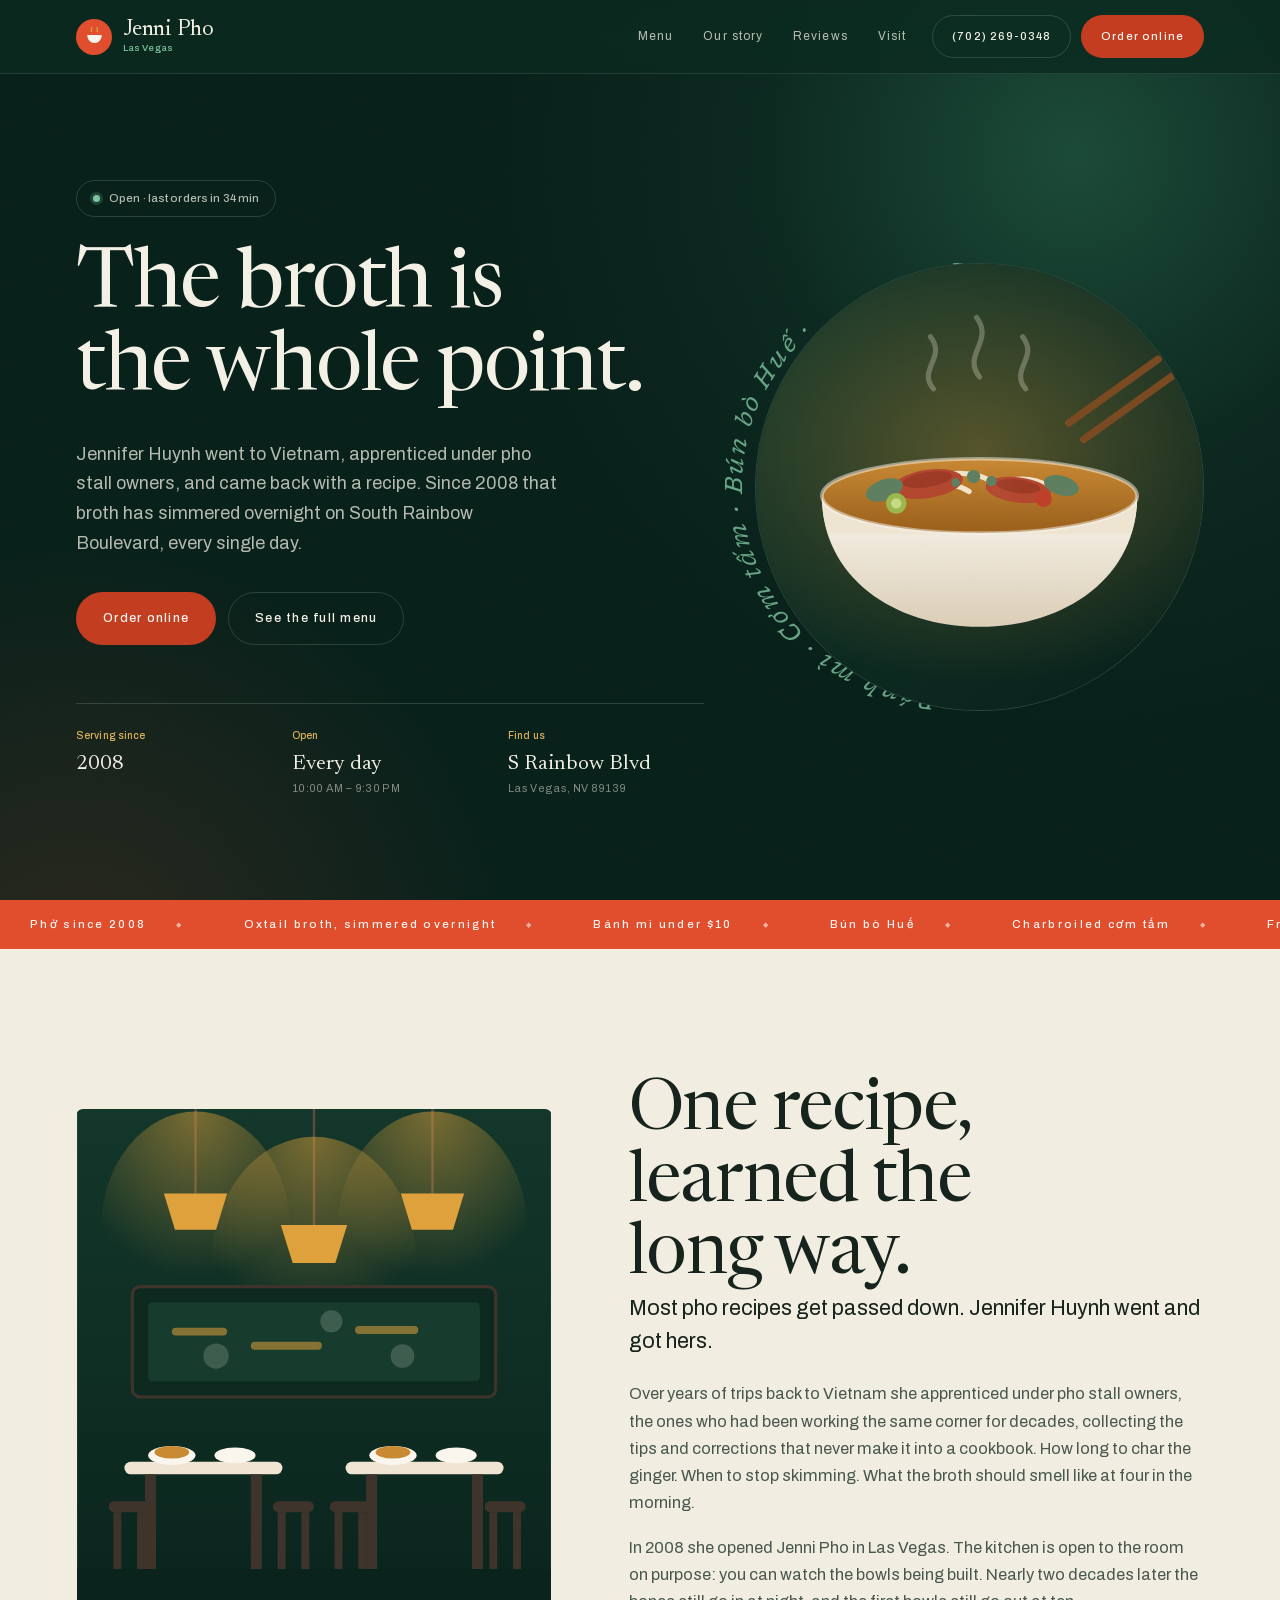
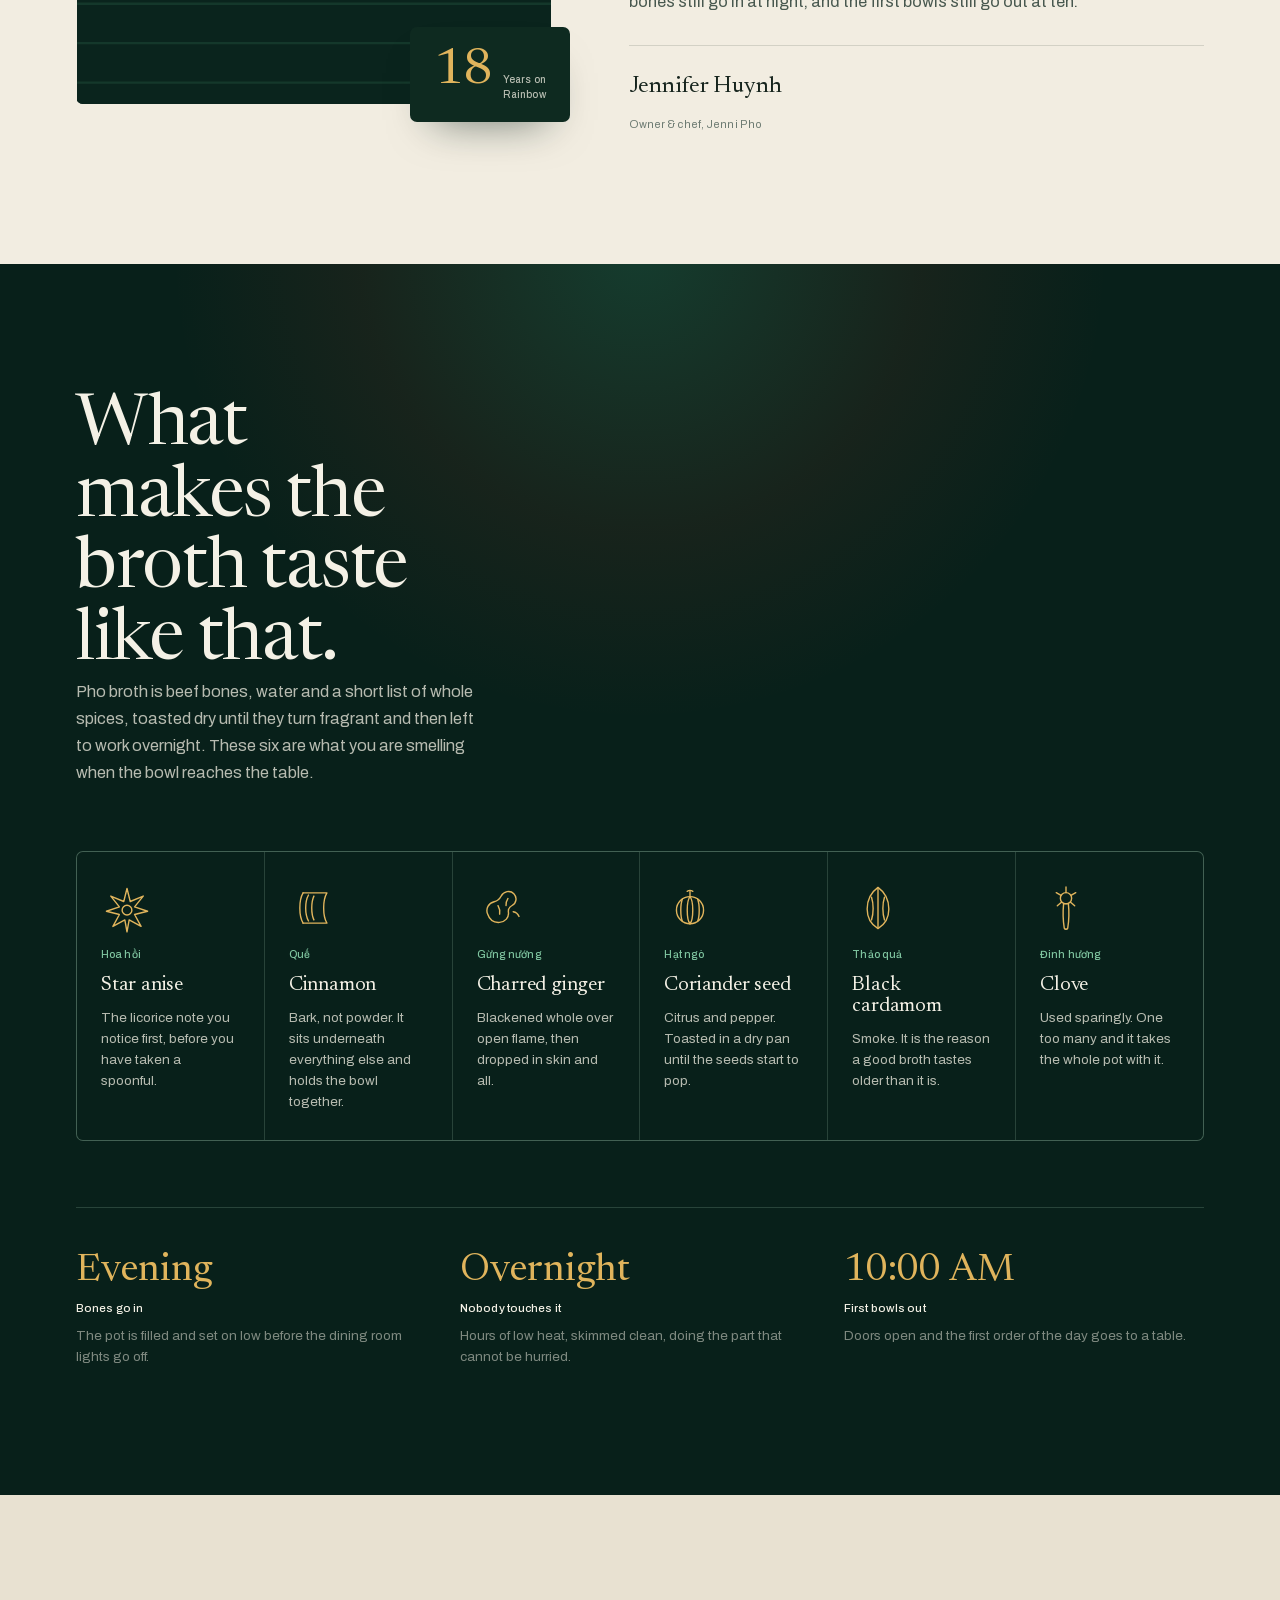
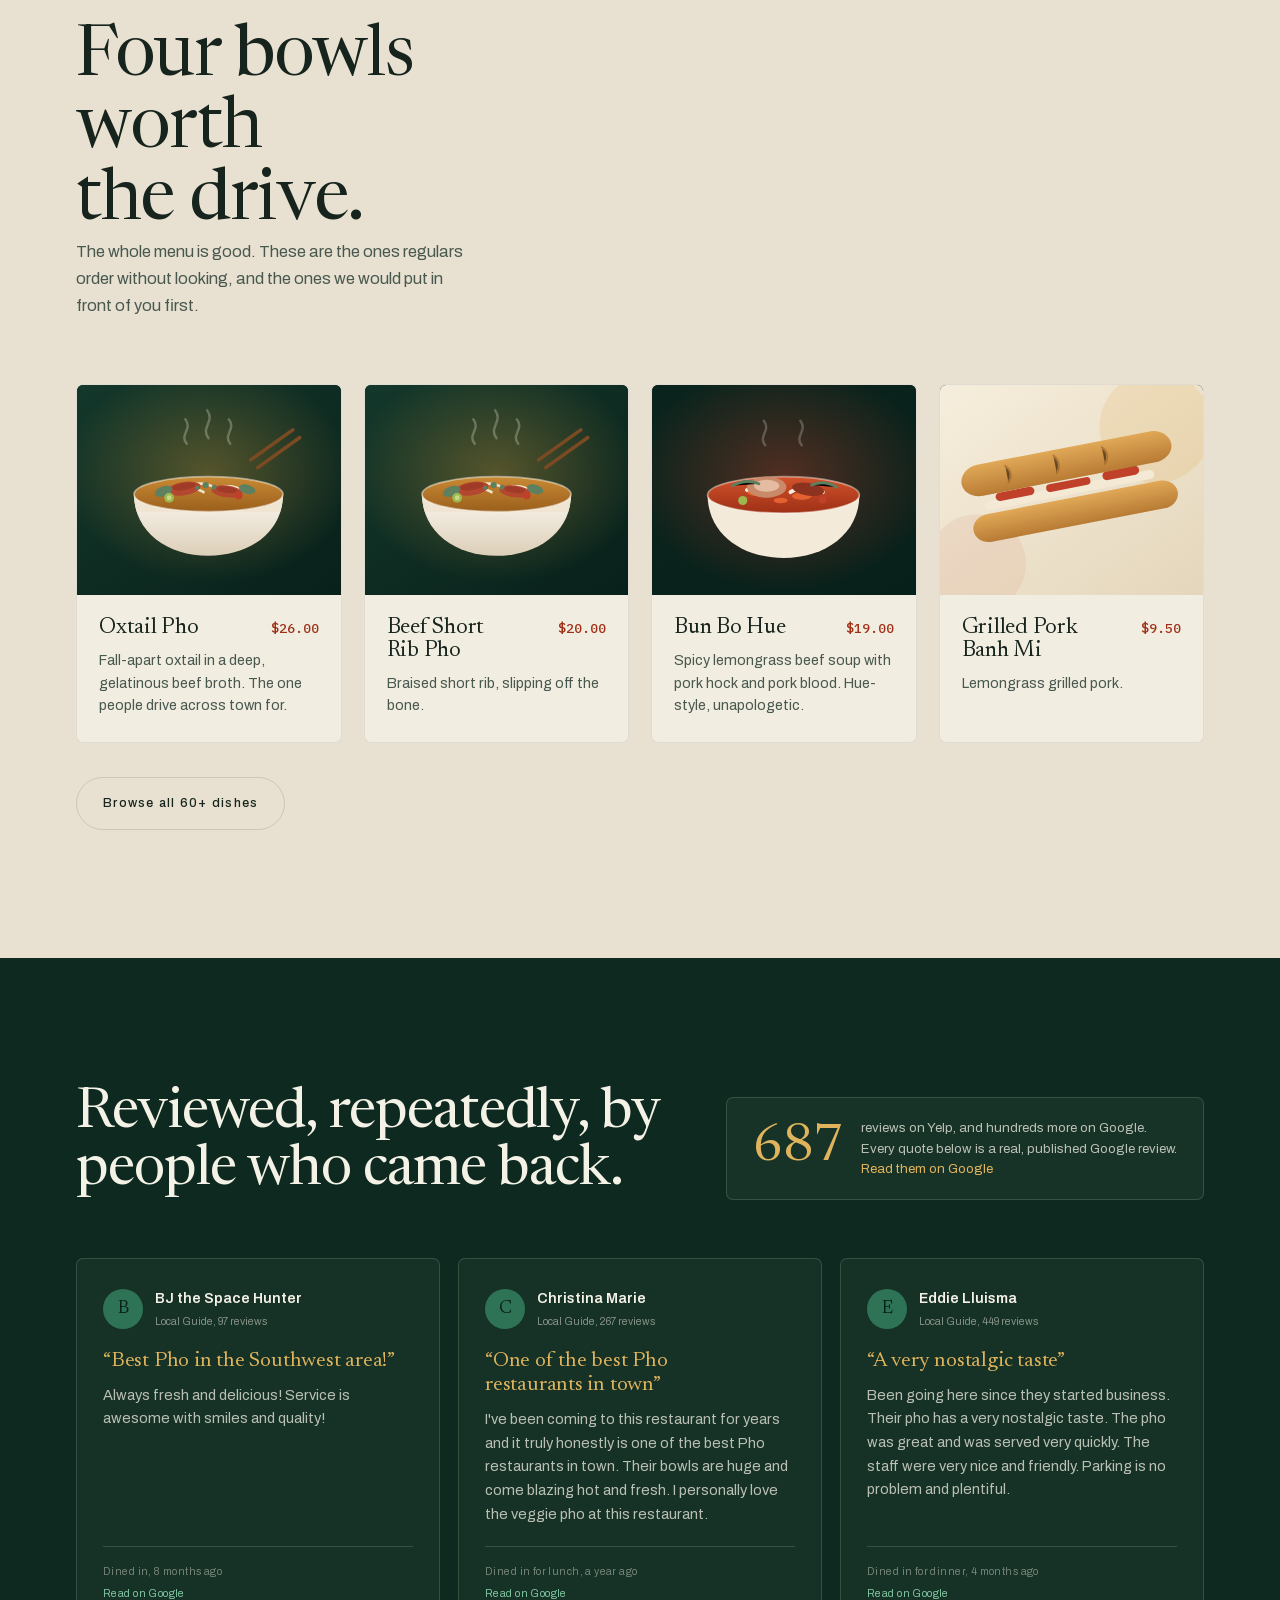
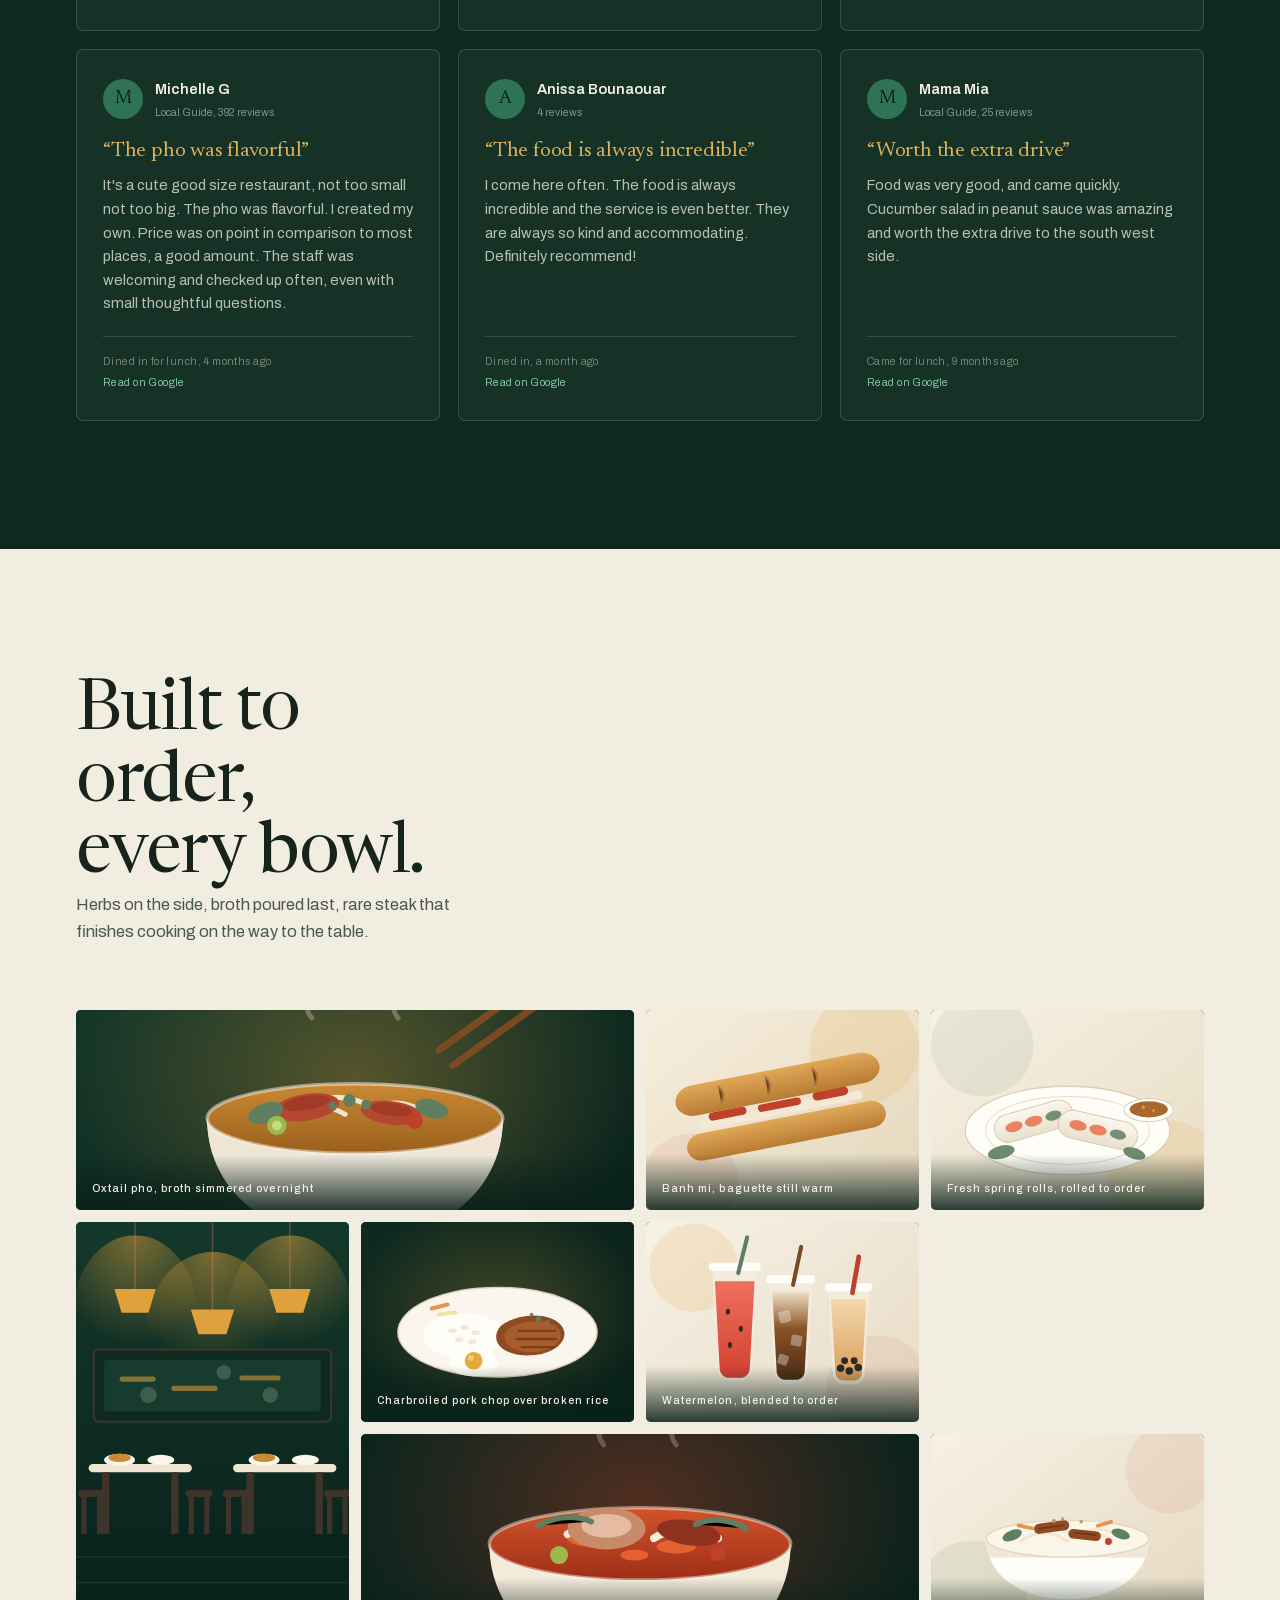
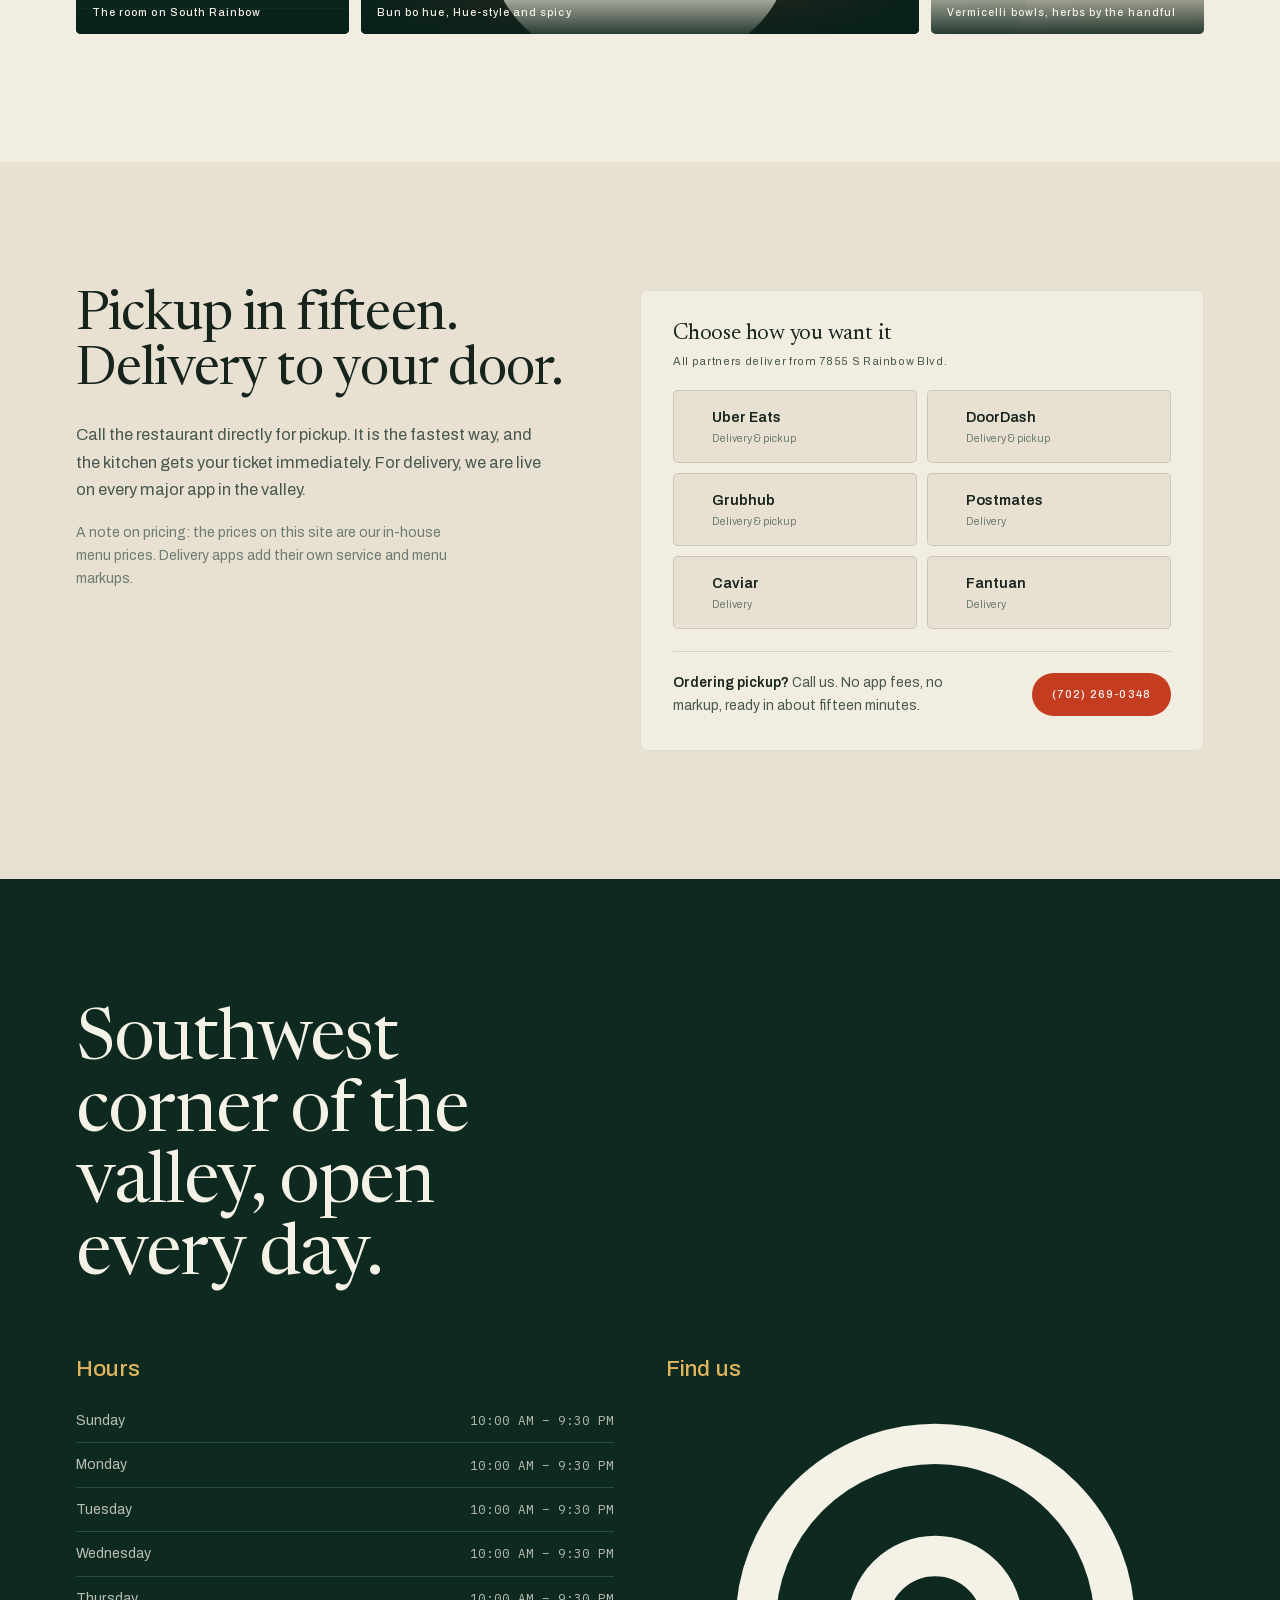
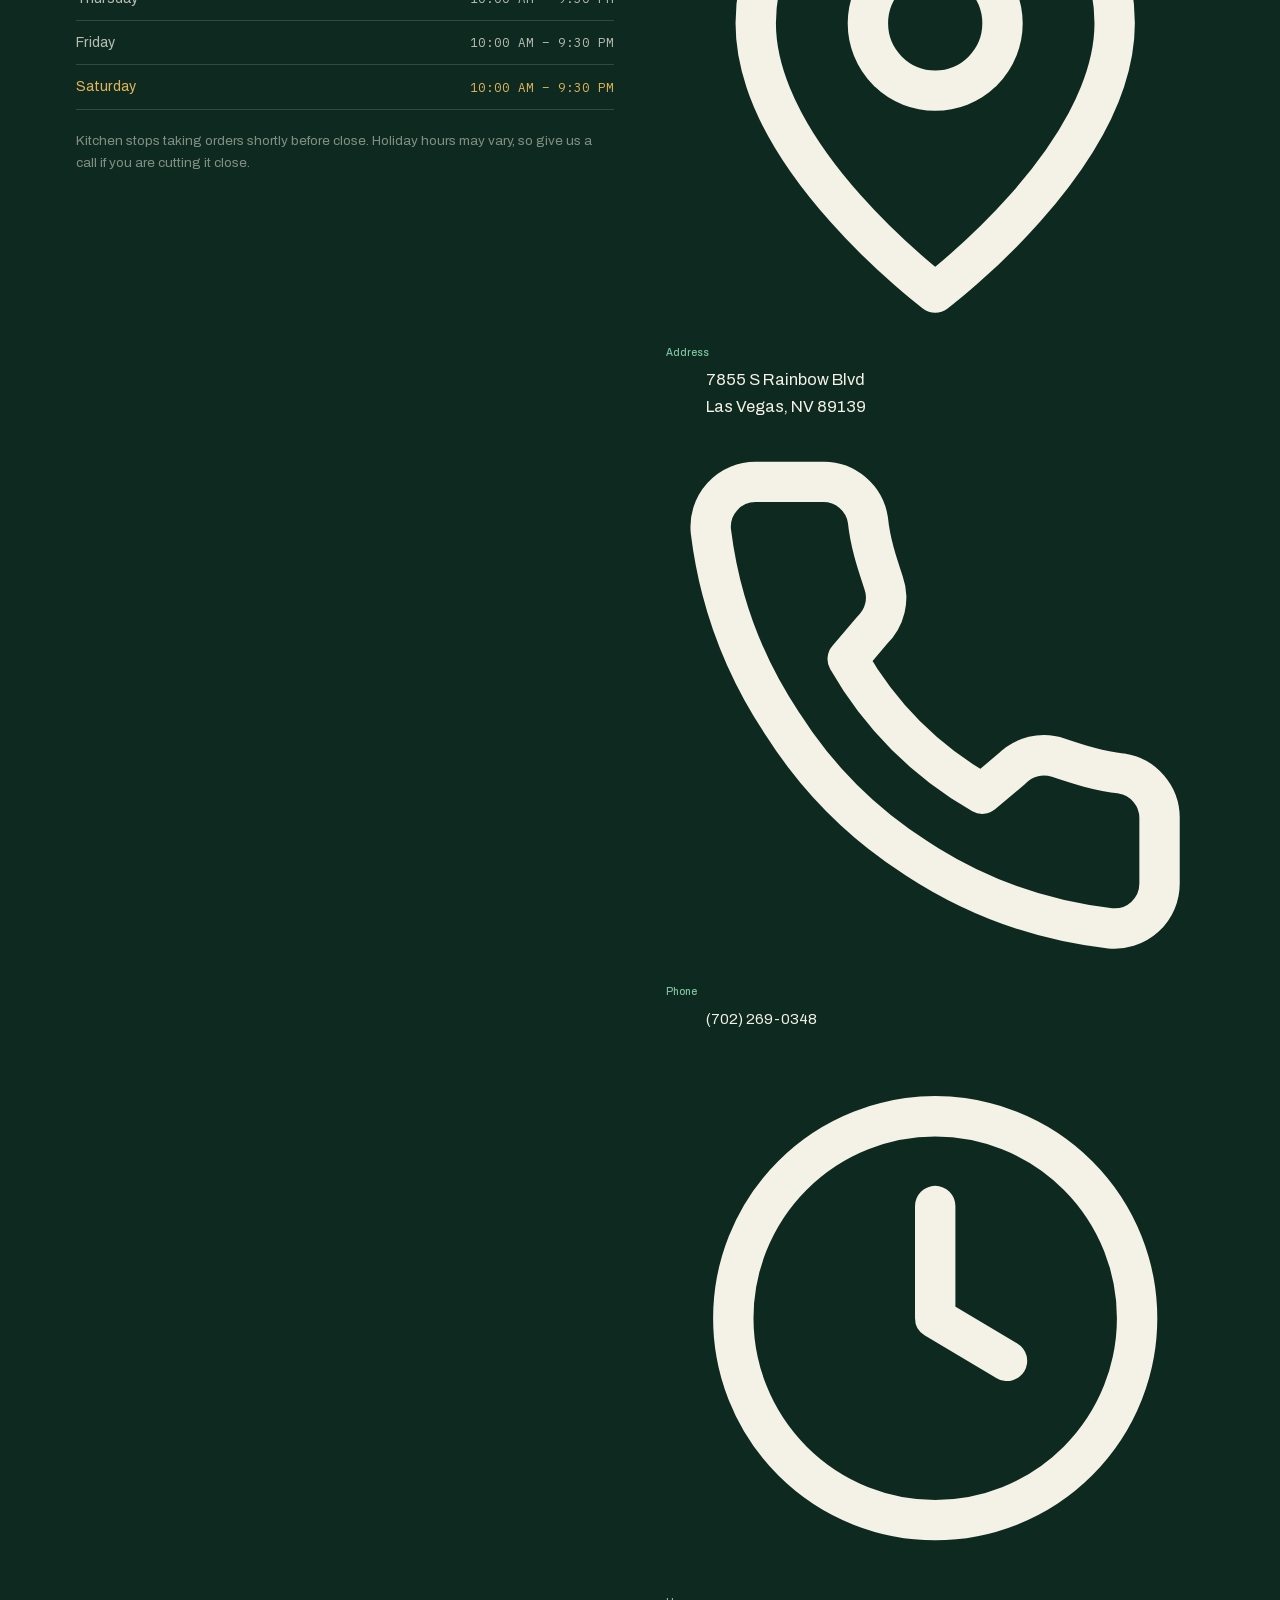
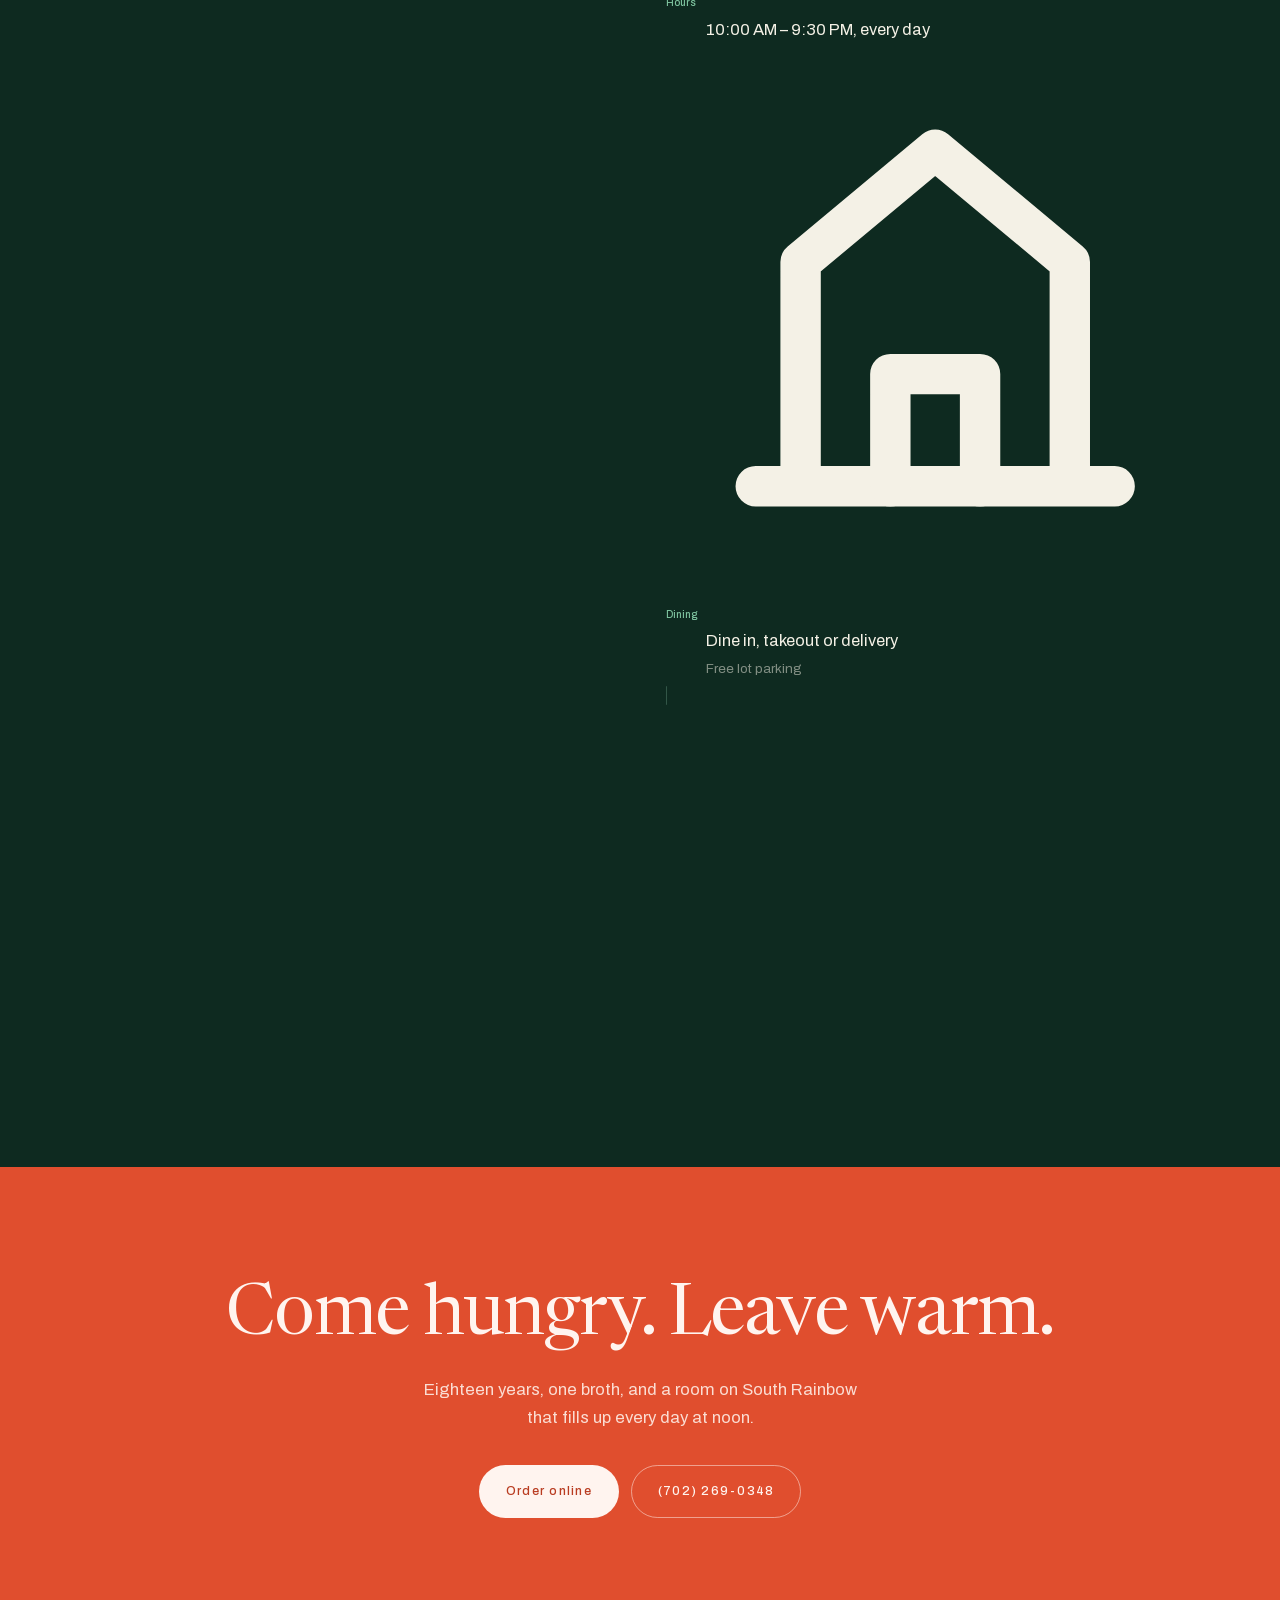
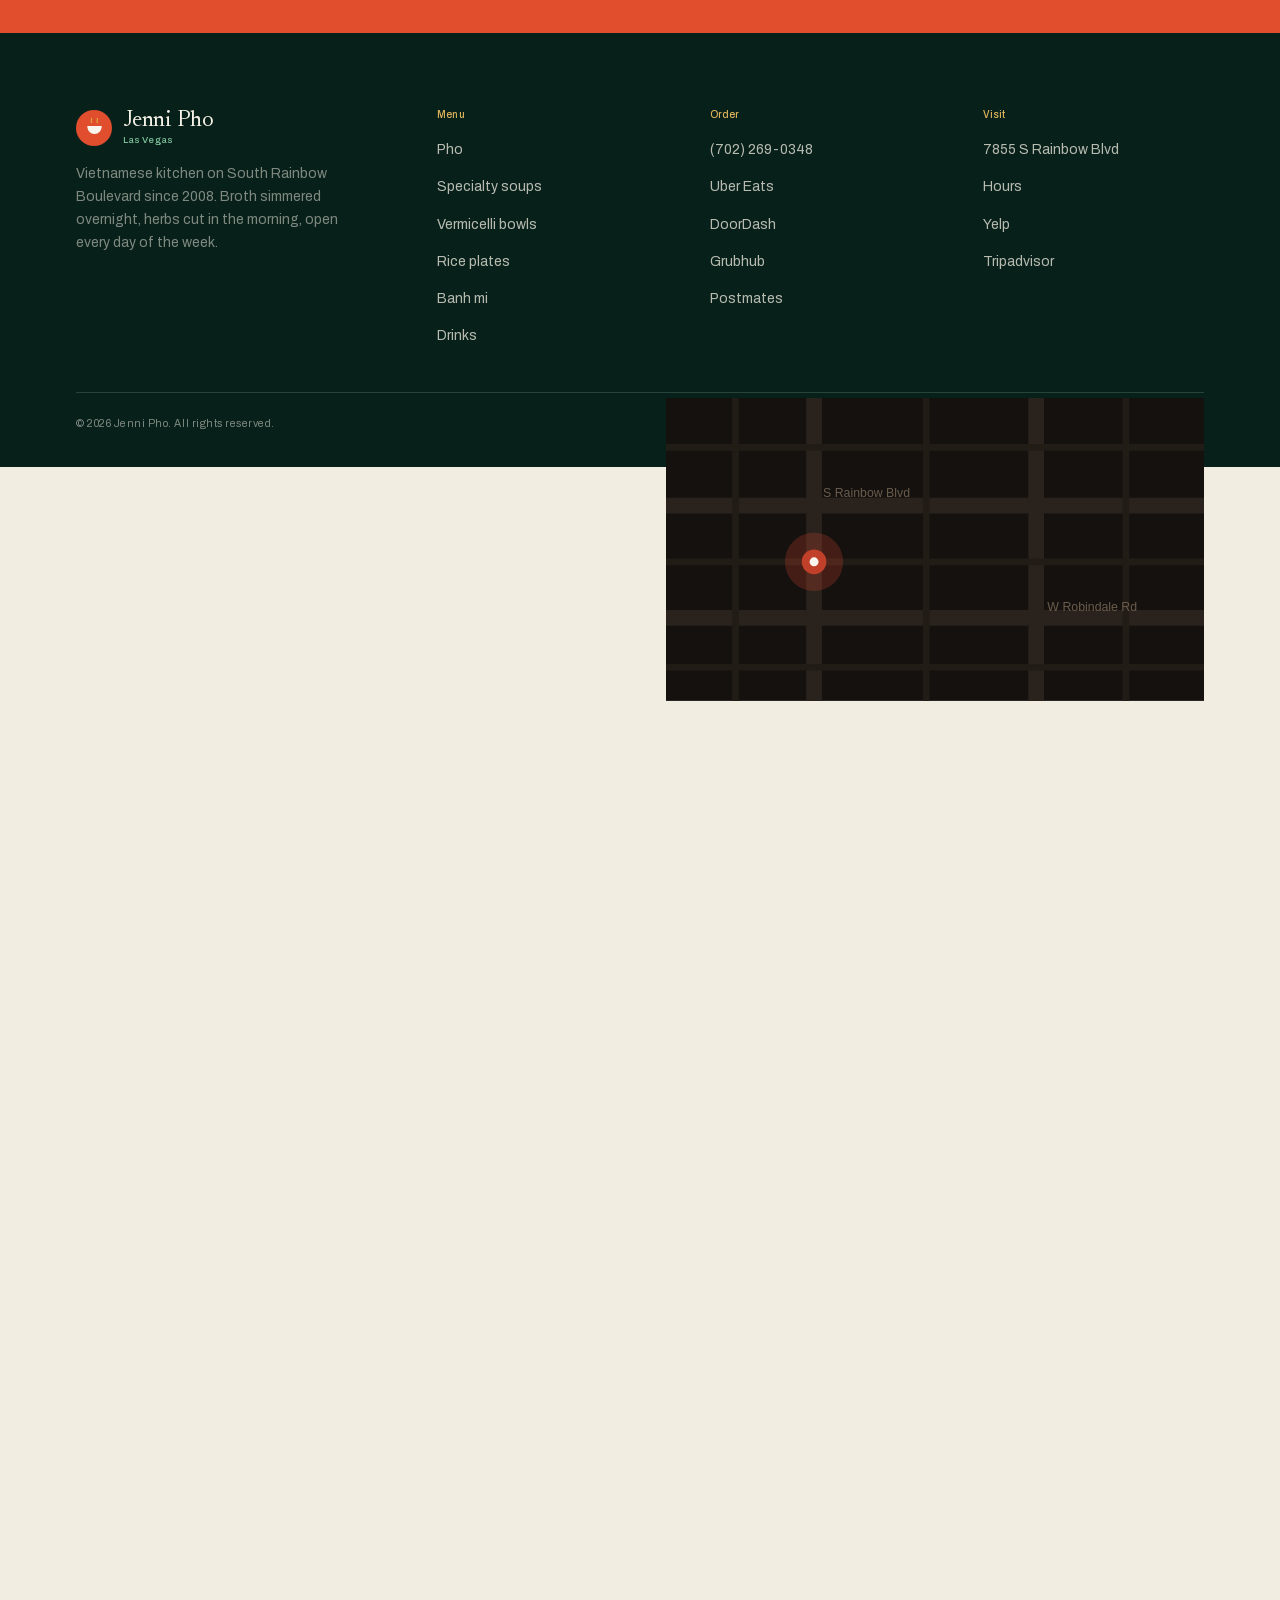
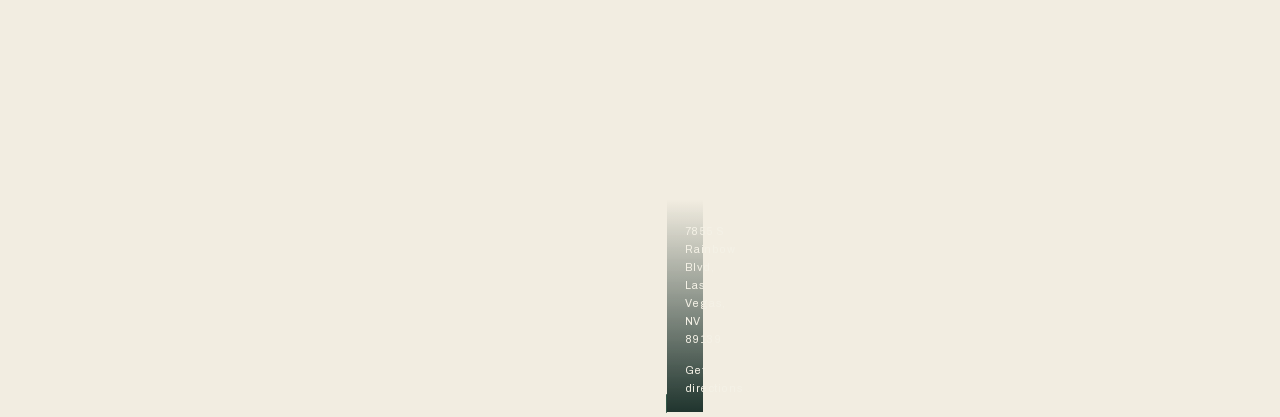
==== commit 51802e90: "Strip the generated-page tells from the design Applies the frontend-design skill in /mnt/skills/publ" ====
--- a/index.html
+++ b/index.html
@@ -73,7 +73,7 @@
           <span data-status-text>Checking hours…</span>
         </p>
 
-        <h1>The broth is<br>the whole <em>point.</em></h1>
+        <h1>The broth is<br>the whole point.</h1>
 
         <p class="hero__lede">
           Jennifer Huynh went to Vietnam, apprenticed under pho stall owners, and came
@@ -82,7 +82,7 @@
         </p>
 
         <div class="hero__actions">
-          <a class="btn btn--primary" href="#order">Order online <svg class="arw" width="15" height="15" viewBox="0 0 24 24" fill="none" stroke="currentColor" stroke-width="2" stroke-linecap="round" stroke-linejoin="round" aria-hidden="true"><path d="M5 12h14M13 6l6 6-6 6"/></svg></a>
+          <a class="btn btn--primary" href="#order">Order online</a>
           <a class="btn btn--ghost" href="menu.html">See the full menu</a>
         </div>
 
@@ -133,7 +133,7 @@
   <section class="section" id="story">
     <div class="shell">
       <div class="story__grid">
-        <div class="story__media reveal">
+        <div class="story__media">
           <div class="media">
             <img src="assets/img/dining-room.svg" data-slot="dining-room"
                  alt="The Jenni Pho dining room" loading="lazy" decoding="async">
@@ -143,8 +143,7 @@
           </div>
         </div>
 
-        <div class="story__body reveal d1">
-          <p class="eyebrow">Our story</p>
+        <div class="story__body">
           <h2>One recipe, learned the long way.</h2>
           <p class="lead">
             Most pho recipes get passed down. Jennifer Huynh went and got hers.
@@ -174,8 +173,7 @@
   <!-- ============ AROMATICS ============ -->
   <section class="section aromatics" id="broth">
     <div class="shell">
-      <div class="section-head reveal">
-        <p class="eyebrow">In the pot</p>
+      <div class="section-head">
         <h2>What makes the broth taste like that.</h2>
         <p>
           Pho broth is beef bones, water and a short list of whole spices,
@@ -184,7 +182,7 @@
         </p>
       </div>
 
-      <div class="spice-row reveal d1">
+      <div class="spice-row">
 
         <article class="spice">
           <svg class="spice__art" viewBox="0 0 48 48" aria-hidden="true">
@@ -264,7 +262,7 @@
 
       </div>
 
-      <div class="overnight reveal d2">
+      <div class="overnight">
         <div class="stage">
           <span class="stage__time">Evening</span>
           <span class="stage__what">Bones go in</span>
@@ -287,8 +285,7 @@
   <!-- ============ SIGNATURES ============ -->
   <section class="section section--paper2" id="signatures">
     <div class="shell">
-      <div class="section-head reveal">
-        <p class="eyebrow">What to order</p>
+      <div class="section-head">
         <h2>Four bowls worth the drive.</h2>
         <p>
           The whole menu is good. These are the ones regulars order without
@@ -299,7 +296,7 @@
       <div class="sig-grid" data-signatures></div>
 
       <p style="margin-top:34px">
-        <a class="btn btn--ghost" href="menu.html">Browse all 60+ dishes <svg class="arw" width="15" height="15" viewBox="0 0 24 24" fill="none" stroke="currentColor" stroke-width="2" stroke-linecap="round" stroke-linejoin="round" aria-hidden="true"><path d="M5 12h14M13 6l6 6-6 6"/></svg></a>
+        <a class="btn btn--ghost" href="menu.html">Browse all 60+ dishes</a>
       </p>
     </div>
   </section>
@@ -308,18 +305,17 @@
   <section class="section section--dark" id="reviews">
     <div class="shell">
       <div class="reviews__top">
-        <div class="section-head reveal" style="margin-bottom:0">
-          <p class="eyebrow">In their words</p>
+        <div class="section-head" style="margin-bottom:0">
           <h2>Reviewed, repeatedly, by people who came back.</h2>
         </div>
-        <div class="score reveal d1">
+        <div class="score">
           <div class="score__num">687</div>
           <div class="score__meta">
             reviews on Yelp, and hundreds more on Google.<br>
             Every quote below is a real, published Google review.<br>
             <a href="https://www.google.com/maps/search/?api=1&amp;query=Jenni+Pho+7855+S+Rainbow+Blvd+Las+Vegas+NV+89139"
                target="_blank" rel="noopener noreferrer"
-               style="color:var(--gold)">Read them on Google →</a>
+               style="color:var(--gold)">Read them on Google</a>
           </div>
         </div>
       </div>
@@ -331,15 +327,14 @@
   <!-- ============ GALLERY ============ -->
   <section class="section" id="gallery">
     <div class="shell">
-      <div class="section-head reveal">
-        <p class="eyebrow">The food</p>
+      <div class="section-head">
         <h2>Built to order, every bowl.</h2>
         <p>
           Herbs on the side, broth poured last, rare steak that finishes cooking
           on the way to the table.
         </p>
       </div>
-      <div class="gallery reveal d1" data-gallery></div>
+      <div class="gallery" data-gallery></div>
     </div>
   </section>
 
@@ -347,8 +342,7 @@
   <section class="section section--paper2" id="order">
     <div class="shell">
       <div class="order-grid">
-        <div class="reveal">
-          <p class="eyebrow">Order online</p>
+        <div>
           <h2 style="font-size:clamp(2.1rem,4.6vw,3.35rem);margin-bottom:22px">
             Pickup in fifteen. Delivery to your door.
           </h2>
@@ -363,7 +357,7 @@
           </p>
         </div>
 
-        <div class="order-panel reveal d1">
+        <div class="order-panel">
           <h3>Choose how you want it</h3>
           <p>All partners deliver from 7855 S Rainbow Blvd.</p>
           <div class="partners" data-partners></div>
@@ -381,13 +375,12 @@
   <!-- ============ VISIT ============ -->
   <section class="section section--dark" id="visit">
     <div class="shell">
-      <div class="section-head reveal">
-        <p class="eyebrow">Visit</p>
+      <div class="section-head">
         <h2>Southwest corner of the valley, open every day.</h2>
       </div>
 
       <div class="visit-grid">
-        <div class="reveal">
+        <div>
           <h3 style="font-size:1.4rem;margin-bottom:18px">Hours</h3>
           <table class="hours-table">
             <caption class="sr-only">Opening hours by day</caption>
@@ -399,7 +392,7 @@
           </p>
         </div>
 
-        <div class="reveal d1">
+        <div>
           <h3 style="font-size:1.4rem;margin-bottom:18px">Find us</h3>
           <ul class="contact-list">
             <li>
@@ -432,7 +425,7 @@
                 <path d="M4 19h16M6 19V9l6-5 6 5v10"/><path d="M10 19v-5h4v5"/>
               </svg>
               <div><dt>Dining</dt>
-                <dd>Dine in · Takeout · Delivery<br>
+                <dd>Dine in, takeout or delivery<br>
                   <span style="font-size:13.5px;color:var(--on-jade-3)">Free lot parking</span></dd></div>
             </li>
           </ul>
@@ -457,7 +450,7 @@
             </svg>
             <span class="map-card__label">
               <span>7855 S Rainbow Blvd, Las Vegas, NV 89139</span>
-              <span>Get directions →</span>
+              <span>Get directions</span>
             </span>
           </a>
         </div>
@@ -467,14 +460,14 @@
 
   <!-- ============ CTA ============ -->
   <section class="section cta-band">
-    <div class="shell reveal">
-      <h2>Come hungry. <em>Leave warm.</em></h2>
+    <div class="shell">
+      <h2>Come hungry. Leave warm.</h2>
       <p>
         <span data-years-word>Eighteen</span> years, one broth, and a room on South Rainbow that fills up
         every day at noon.
       </p>
       <div class="btns">
-        <a class="btn btn--primary" href="#order">Order online <svg class="arw" width="15" height="15" viewBox="0 0 24 24" fill="none" stroke="currentColor" stroke-width="2" stroke-linecap="round" stroke-linejoin="round" aria-hidden="true"><path d="M5 12h14M13 6l6 6-6 6"/></svg></a>
+        <a class="btn btn--primary" href="#order">Order online</a>
         <a class="btn btn--ghost" data-biz="phone" href="tel:+17022690348">Call (702) 269-0348</a>
       </div>
     </div>
--- a/assets/css/site.css
+++ b/assets/css/site.css
@@ -96,7 +96,7 @@
   position: absolute; left: 12px; top: -60px; z-index: 200;
   background: var(--jade-800); color: var(--on-jade);
   padding: 11px 18px; border-radius: var(--r-md);
-  font-family: var(--mono); font-size: 12px; letter-spacing: 0.06em;
+  font-family: var(--sans); font-size: 12px; letter-spacing: 0.06em;
   transition: top 0.2s var(--ease);
 }
 .skip-link:focus { top: 12px; }
@@ -117,18 +117,6 @@
 p { margin: 0 0 1.05em; }
 p:last-child { margin-bottom: 0; }
 
-.eyebrow {
-  font-family: var(--mono);
-  font-size: 11.5px; font-weight: 500;
-  letter-spacing: 0.19em; text-transform: uppercase;
-  color: var(--chilli-ink);
-  display: flex; align-items: center; gap: 11px;
-  margin: 0 0 20px;
-}
-.eyebrow::before {
-  content: ""; width: 26px; height: 1px;
-  background: currentColor; opacity: 0.55; flex: none;
-}
 .lead { font-size: clamp(1.12rem, 1.7vw, 1.34rem); line-height: 1.5; color: var(--text); }
 
 /* ---------- Layout ---------- */
@@ -151,14 +139,13 @@
 .btn {
   display: inline-flex; align-items: center; gap: 9px;
   padding: 15px 26px;
-  font-family: var(--mono); font-size: 12.5px; font-weight: 500;
-  letter-spacing: 0.1em; text-transform: uppercase;
+  font-family: var(--sans); font-size: 12.5px; font-weight: 500;
+  letter-spacing: 0.1em;
   border-radius: 999px; border: 1px solid transparent;
   cursor: pointer; white-space: nowrap;
   transition: background-color 0.28s var(--ease), color 0.28s var(--ease),
               border-color 0.28s var(--ease), transform 0.28s var(--ease-out);
 }
-.btn:hover { transform: translateY(-2px); }
 .btn--primary { background: var(--chilli-btn); color: #FFF6F1; }
 .btn--primary:hover { background: var(--chilli-ink); }
 .btn--ghost { border-color: var(--line); color: var(--text); background: transparent; }
@@ -205,14 +192,13 @@
 .brand__text { display: flex; flex-direction: column; line-height: 1; }
 .brand__name { font-family: var(--display); font-size: 1.4rem; letter-spacing: -0.01em; }
 .brand__sub {
-  font-family: var(--mono); font-size: 9.5px; font-weight: 500;
-  letter-spacing: 0.22em; text-transform: uppercase;
+  font-family: var(--sans); font-size: 9.5px; font-weight: 500;
+  letter-spacing: 0.01em;
   color: var(--jade-300); margin-top: 3px;
 }
 .nav { display: flex; gap: 30px; }
 .nav a {
-  font-family: var(--mono); font-size: 12px; letter-spacing: 0.09em;
-  text-transform: uppercase; color: var(--on-jade-2);
+  font-family: var(--sans); font-size: 12px; letter-spacing: 0.09em; color: var(--on-jade-2);
   transition: color 0.22s var(--ease);
 }
 .nav a:hover { color: var(--gold); }
@@ -274,8 +260,8 @@
 .hero__copy { min-width: 0; }
 .hero__status {
   display: inline-flex; align-items: center; gap: 9px;
-  font-family: var(--mono); font-size: 11.5px; font-weight: 500;
-  letter-spacing: 0.13em; text-transform: uppercase;
+  font-family: var(--sans); font-size: 11.5px; font-weight: 500;
+  letter-spacing: 0.01em;
   color: var(--on-jade-2);
   border: 1px solid var(--jade-line); border-radius: 999px;
   padding: 8px 16px; margin: 0 0 30px;
@@ -299,15 +285,15 @@
   border-top: 1px solid var(--jade-line); padding-top: 24px;
 }
 .hero__fact dt {
-  font-family: var(--mono); font-size: 10px; font-weight: 500;
-  letter-spacing: 0.17em; text-transform: uppercase;
+  font-family: var(--sans); font-size: 10px; font-weight: 500;
+  letter-spacing: 0.01em;
   color: var(--gold); margin-bottom: 8px;
 }
 .hero__fact dd {
   margin: 0; font-family: var(--display); font-size: 1.32rem; line-height: 1.15;
 }
 .hero__fact dd small {
-  display: block; font-family: var(--mono); font-size: 11px;
+  display: block; font-family: var(--sans); font-size: 11px;
   letter-spacing: 0.03em; color: var(--on-jade-3); margin-top: 5px;
 }
 
@@ -317,9 +303,9 @@
   animation: spin 58s linear infinite;
 }
 .hero__ring text {
-  font-family: var(--mono); font-size: 4.6px;
-  letter-spacing: 0.26em; text-transform: uppercase;
-  fill: var(--jade-300); opacity: 0.75;
+  font-family: var(--display); font-style: italic;
+  font-size: 5.4px; letter-spacing: 0.1em;
+  fill: var(--jade-300); opacity: 0.8;
 }
 @keyframes spin { to { transform: rotate(360deg); } }
 
@@ -356,8 +342,8 @@
 .marquee__track { display: flex; width: max-content; animation: slide 42s linear infinite; }
 .marquee__group { display: flex; flex: none; }
 .marquee__item {
-  font-family: var(--mono); font-size: 11.5px; font-weight: 500;
-  letter-spacing: 0.2em; text-transform: uppercase;
+  font-family: var(--sans); font-size: 11.5px; font-weight: 500;
+  letter-spacing: 0.2em;
   padding-inline: 30px; white-space: nowrap;
   display: flex; align-items: center; gap: 30px;
 }
@@ -387,8 +373,8 @@
   font-variant-numeric: tabular-nums;
 }
 .story__badge span {
-  font-family: var(--mono); font-size: 10px; font-weight: 500;
-  letter-spacing: 0.16em; text-transform: uppercase;
+  font-family: var(--sans); font-size: 10px; font-weight: 500;
+  letter-spacing: 0.01em;
   color: var(--on-jade-2); line-height: 1.5;
 }
 .story__body p { color: var(--text-2); }
@@ -401,8 +387,7 @@
   display: block; margin-bottom: 2px;
 }
 .story__sign span {
-  font-family: var(--mono); font-size: 11px; letter-spacing: 0.11em;
-  text-transform: uppercase; color: var(--text-3);
+  font-family: var(--sans); font-size: 11px; letter-spacing: 0.01em; color: var(--text-3);
 }
 
 /* ---------- Aromatics ---------- */
@@ -438,8 +423,8 @@
 }
 .spice:hover .spice__art { color: var(--jade-200); }
 .spice__vi {
-  font-family: var(--mono); font-size: 10.5px; font-weight: 500;
-  letter-spacing: 0.15em; text-transform: uppercase; color: var(--jade-300);
+  font-family: var(--sans); font-size: 10.5px; font-weight: 500;
+  letter-spacing: 0.01em; color: var(--jade-300);
 }
 .spice__name { font-family: var(--display); font-size: 1.28rem; font-weight: 400; }
 .spice__note { font-size: 13.4px; line-height: 1.56; color: var(--on-jade-2); margin: 0; }
@@ -455,8 +440,8 @@
   color: var(--gold); line-height: 1; font-variant-numeric: tabular-nums;
 }
 .stage__what {
-  font-family: var(--mono); font-size: 11.5px; font-weight: 500;
-  letter-spacing: 0.12em; text-transform: uppercase; color: var(--on-jade);
+  font-family: var(--sans); font-size: 11.5px; font-weight: 500;
+  letter-spacing: 0.01em; color: var(--on-jade);
 }
 .stage__note { font-size: 13.4px; color: var(--on-jade-3); margin: 0; line-height: 1.55; }
 
@@ -469,17 +454,9 @@
   display: flex; flex-direction: column;
   background: var(--bone); border: 1px solid var(--line-2);
   border-radius: var(--r-lg); overflow: hidden;
-  transition: transform 0.5s var(--ease-out), box-shadow 0.5s var(--ease),
-              border-color 0.4s var(--ease);
-}
-.sig-card:hover {
-  transform: translateY(-6px);
-  border-color: var(--line);
-  box-shadow: 0 26px 50px -30px rgba(8, 32, 26, 0.45);
 }
 .sig-card__media { aspect-ratio: 5 / 4; overflow: hidden; background: var(--jade-900); }
-.sig-card__media > * { width: 100%; height: 100%; object-fit: cover; transition: transform 0.75s var(--ease-out); }
-.sig-card:hover .sig-card__media > * { transform: scale(1.05); }
+.sig-card__media > * { width: 100%; height: 100%; object-fit: cover; }
 .sig-card__body { padding: 22px 22px 25px; display: flex; flex-direction: column; flex: 1; }
 .sig-card__top { display: flex; align-items: baseline; gap: 14px; margin-bottom: 9px; }
 .sig-card__top h3 { flex: 1; }
@@ -494,7 +471,7 @@
   display: flex; align-items: flex-end; justify-content: space-between;
   gap: 30px; flex-wrap: wrap; margin-bottom: clamp(36px, 5vw, 58px);
 }
-.reviews__top .section-head { margin-bottom: 0; max-width: 19ch; flex: 1 1 520px; }
+.reviews__top .section-head { margin-bottom: 0; max-width: 620px; flex: 1 1 560px; }
 .reviews__top .section-head h2 { font-size: clamp(2.3rem, 4.4vw, 3.6rem); }
 .score {
   display: flex; align-items: center; gap: 18px;
@@ -517,13 +494,6 @@
   display: flex; flex-direction: column;
   padding: 28px 26px; border: 1px solid var(--jade-line);
   border-radius: var(--r-lg); background: rgba(244, 241, 230, 0.035);
-  transition: background-color 0.35s var(--ease), transform 0.45s var(--ease-out),
-              border-color 0.35s var(--ease);
-}
-.review:hover {
-  background: rgba(244, 241, 230, 0.07);
-  border-color: rgba(168, 210, 186, 0.34);
-  transform: translateY(-4px);
 }
 .review__head { display: flex; align-items: center; gap: 12px; margin-bottom: 18px; }
 .review__avatar {
@@ -534,10 +504,10 @@
 }
 .review__who { display: flex; flex-direction: column; gap: 2px; min-width: 0; }
 .review__name { font-size: 14.4px; font-weight: 600; color: var(--on-jade); }
-.review__cred { font-family: var(--mono); font-size: 10.5px; color: var(--on-jade-3); }
+.review__cred { font-family: var(--sans); font-size: 10.5px; color: var(--on-jade-3); }
 .review__stars { display: flex; gap: 3px; margin-bottom: 14px; }
 .review__stars svg { width: 14px; height: 14px; color: var(--gold); }
-.review__title {
+.section--dark .review__title {
   font-family: var(--display); font-size: 1.32rem; font-weight: 400;
   color: var(--gold); margin-bottom: 11px; line-height: 1.15;
 }
@@ -545,7 +515,7 @@
 .review__foot {
   display: flex; flex-direction: column; align-items: flex-start; gap: 4px;
   margin-top: 20px; padding-top: 16px; border-top: 1px solid var(--jade-line);
-  font-family: var(--mono); font-size: 10.5px; letter-spacing: 0.04em;
+  font-family: var(--sans); font-size: 10.5px; letter-spacing: 0.04em;
   color: var(--on-jade-3);
 }
 .review__foot a { color: var(--jade-300); transition: color 0.22s var(--ease); }
@@ -561,15 +531,14 @@
   position: relative; overflow: hidden; margin: 0;
   border-radius: var(--r-md); background: var(--jade-900);
 }
-.gal > img, .gal > svg { width: 100%; height: 100%; object-fit: cover; transition: transform 0.8s var(--ease-out); }
-.gal:hover > img, .gal:hover > svg { transform: scale(1.05); }
+.gal > img, .gal > svg { width: 100%; height: 100%; object-fit: cover; }
 .gal--wide { grid-column: span 2; }
 .gal--tall { grid-row: span 2; }
 .gal figcaption {
   position: absolute; left: 0; right: 0; bottom: 0;
   padding: 26px 16px 13px;
-  font-family: var(--mono); font-size: 10.5px; font-weight: 500;
-  letter-spacing: 0.1em; text-transform: uppercase; color: #F4F1E6;
+  font-family: var(--sans); font-size: 10.5px; font-weight: 500;
+  letter-spacing: 0.1em; color: #F4F1E6;
   background: linear-gradient(transparent, rgba(8, 32, 26, 0.86));
 }
 
@@ -585,7 +554,7 @@
 }
 .order-panel h3 { margin-bottom: 6px; }
 .order-panel > p {
-  font-family: var(--mono); font-size: 11px; letter-spacing: 0.06em;
+  font-family: var(--sans); font-size: 11px; letter-spacing: 0.06em;
   color: var(--text-3); margin-bottom: 20px;
 }
 .partners { display: grid; grid-template-columns: repeat(auto-fit, minmax(190px, 1fr)); gap: 10px; }
@@ -596,11 +565,11 @@
   transition: border-color 0.28s var(--ease), transform 0.28s var(--ease-out),
               background-color 0.28s var(--ease);
 }
-.partner:hover { border-color: var(--text); transform: translateY(-2px); background: var(--bone); }
+.partner:hover { border-color: var(--text); background: var(--bone); }
 .partner__dot { width: 9px; height: 9px; border-radius: 50%; flex: none; }
 .partner__text { display: flex; flex-direction: column; flex: 1; min-width: 0; }
 .partner__name { font-size: 14.4px; font-weight: 600; }
-.partner__note { font-family: var(--mono); font-size: 10.5px; color: var(--text-3); }
+.partner__note { font-family: var(--sans); font-size: 10.5px; color: var(--text-3); }
 .partner__arw { color: var(--text-3); flex: none; transition: transform 0.28s var(--ease-out); }
 .partner:hover .partner__arw { transform: translateX(3px); }
 
@@ -626,8 +595,8 @@
   gap: clamp(28px, 4vw, 56px);
 }
 .visit-grid h3 {
-  font-family: var(--mono); font-size: 11.5px; font-weight: 500;
-  letter-spacing: 0.16em; text-transform: uppercase;
+  font-family: var(--sans); font-size: 11.5px; font-weight: 500;
+  letter-spacing: 0.01em;
   color: var(--gold); margin-bottom: 18px;
 }
 .hours-table { width: 100%; border-collapse: collapse; font-size: 14.2px; }
@@ -639,8 +608,8 @@
 .hours-table tr.is-today th, .hours-table tr.is-today td { color: var(--gold); }
 .contact-list { list-style: none; margin: 0; padding: 0; display: grid; gap: 17px; }
 .contact-list dt, .contact-list .hl {
-  font-family: var(--mono); font-size: 10px; font-weight: 500;
-  letter-spacing: 0.17em; text-transform: uppercase;
+  font-family: var(--sans); font-size: 10px; font-weight: 500;
+  letter-spacing: 0.01em;
   color: var(--jade-300); display: block; margin-bottom: 4px;
 }
 .contact-list li > span:last-child, .contact-list a { color: var(--on-jade); font-size: 15px; }
@@ -652,7 +621,7 @@
 .map-card svg { width: 100%; height: 100%; display: block; }
 .map-card__label {
   position: absolute; left: 0; right: 0; bottom: 0; padding: 22px 18px 15px;
-  font-family: var(--mono); font-size: 11px; letter-spacing: 0.05em;
+  font-family: var(--sans); font-size: 11px; letter-spacing: 0.05em;
   color: var(--on-jade); background: linear-gradient(transparent, rgba(8, 32, 26, 0.9));
   display: flex; justify-content: space-between; align-items: flex-end; gap: 12px; flex-wrap: wrap;
 }
@@ -683,8 +652,8 @@
 }
 .footer__brand p { color: var(--on-jade-3); font-size: 14px; max-width: 34ch; margin-top: 16px; }
 .footer h4 {
-  font-family: var(--mono); font-size: 10px; font-weight: 500;
-  letter-spacing: 0.17em; text-transform: uppercase;
+  font-family: var(--sans); font-size: 10px; font-weight: 500;
+  letter-spacing: 0.01em;
   color: var(--gold); margin-bottom: 15px;
 }
 .footer ul { list-style: none; margin: 0; padding: 0; display: grid; gap: 10px; }
@@ -693,7 +662,7 @@
 .footer__bottom {
   border-top: 1px solid var(--jade-line); padding-top: 22px;
   display: flex; justify-content: space-between; gap: 16px; flex-wrap: wrap;
-  font-family: var(--mono); font-size: 10.5px; letter-spacing: 0.05em;
+  font-family: var(--sans); font-size: 10.5px; letter-spacing: 0.05em;
   color: var(--on-jade-3);
 }
 
@@ -733,8 +702,8 @@
 
 .chips { display: flex; gap: 8px; flex-wrap: wrap; align-items: center; }
 .chip {
-  font-family: var(--mono); font-size: 11px; font-weight: 500;
-  letter-spacing: 0.09em; text-transform: uppercase;
+  font-family: var(--sans); font-size: 11px; font-weight: 500;
+  letter-spacing: 0.09em;
   padding: 8px 15px; border-radius: 999px;
   border: 1px solid var(--line); background: transparent;
   color: var(--text-2); cursor: pointer;
@@ -751,8 +720,8 @@
 }
 .cat-rail::-webkit-scrollbar { display: none; }
 .cat-rail a {
-  font-family: var(--mono); font-size: 11px; font-weight: 500;
-  letter-spacing: 0.08em; text-transform: uppercase;
+  font-family: var(--sans); font-size: 11px; font-weight: 500;
+  letter-spacing: 0.08em;
   padding: 8px 14px; border-radius: 999px; white-space: nowrap;
   color: var(--text-3); transition: background-color 0.24s var(--ease), color 0.24s var(--ease);
 }
@@ -799,12 +768,12 @@
   flex: none; font-family: var(--mono); font-size: 13.4px; font-weight: 500;
   color: var(--chilli-ink); font-variant-numeric: tabular-nums;
 }
-.menu-row__price.is-note { font-size: 11px; color: var(--text-3); text-transform: uppercase; letter-spacing: 0.08em; }
+.menu-row__price.is-note { font-size: 11px; color: var(--text-3); letter-spacing: 0.08em; }
 .menu-row__desc { font-size: 13.6px; line-height: 1.55; color: var(--text-2); margin: 5px 0 0; }
 
 .tag {
-  display: inline-block; margin-left: 7px; font-family: var(--mono);
-  font-size: 8.5px; font-weight: 500; letter-spacing: 0.12em; text-transform: uppercase;
+  display: inline-block; margin-left: 7px; font-family: var(--sans);
+  font-size: 8.5px; font-weight: 500; letter-spacing: 0.01em;
   padding: 3px 7px; border-radius: 2px; vertical-align: middle;
   background: var(--bone-3); color: var(--text-2);
 }
@@ -824,11 +793,20 @@
   background-image: url("data:image/svg+xml,%3Csvg xmlns='http://www.w3.org/2000/svg' width='200' height='200'%3E%3Cfilter id='g'%3E%3CfeTurbulence type='fractalNoise' baseFrequency='0.8' numOctaves='4' stitchTiles='stitch'/%3E%3C/filter%3E%3Crect width='200' height='200' filter='url(%23g)'/%3E%3C/svg%3E");
 }
 
-.reveal { opacity: 0; transform: translateY(20px); transition: opacity 0.75s var(--ease-out), transform 0.75s var(--ease-out); }
-.reveal.is-in { opacity: 1; transform: none; }
-.d1 { transition-delay: 0.08s; }
-.d2 { transition-delay: 0.16s; }
-.d3 { transition-delay: 0.24s; }
+.reveal { opacity: 1; transform: none; }
+
+/* The page loads once, and the hero states itself. Everything below it
+   is simply there when you arrive: no fade-up on every section. */
+@keyframes hero-in {
+  from { opacity: 0; transform: translateY(14px); }
+  to   { opacity: 1; transform: none; }
+}
+.hero__status { animation: hero-in 0.7s var(--ease-out) both; }
+.hero h1      { animation: hero-in 0.9s var(--ease-out) 0.08s both; }
+.hero__lede   { animation: hero-in 0.9s var(--ease-out) 0.18s both; }
+.hero__actions{ animation: hero-in 0.9s var(--ease-out) 0.26s both; }
+.hero__facts  { animation: hero-in 0.9s var(--ease-out) 0.34s both; }
+.hero__art    { animation: hero-in 1.1s var(--ease-out) 0.2s both; }
 
 .media { width: 100%; height: 100%; object-fit: cover; }
 
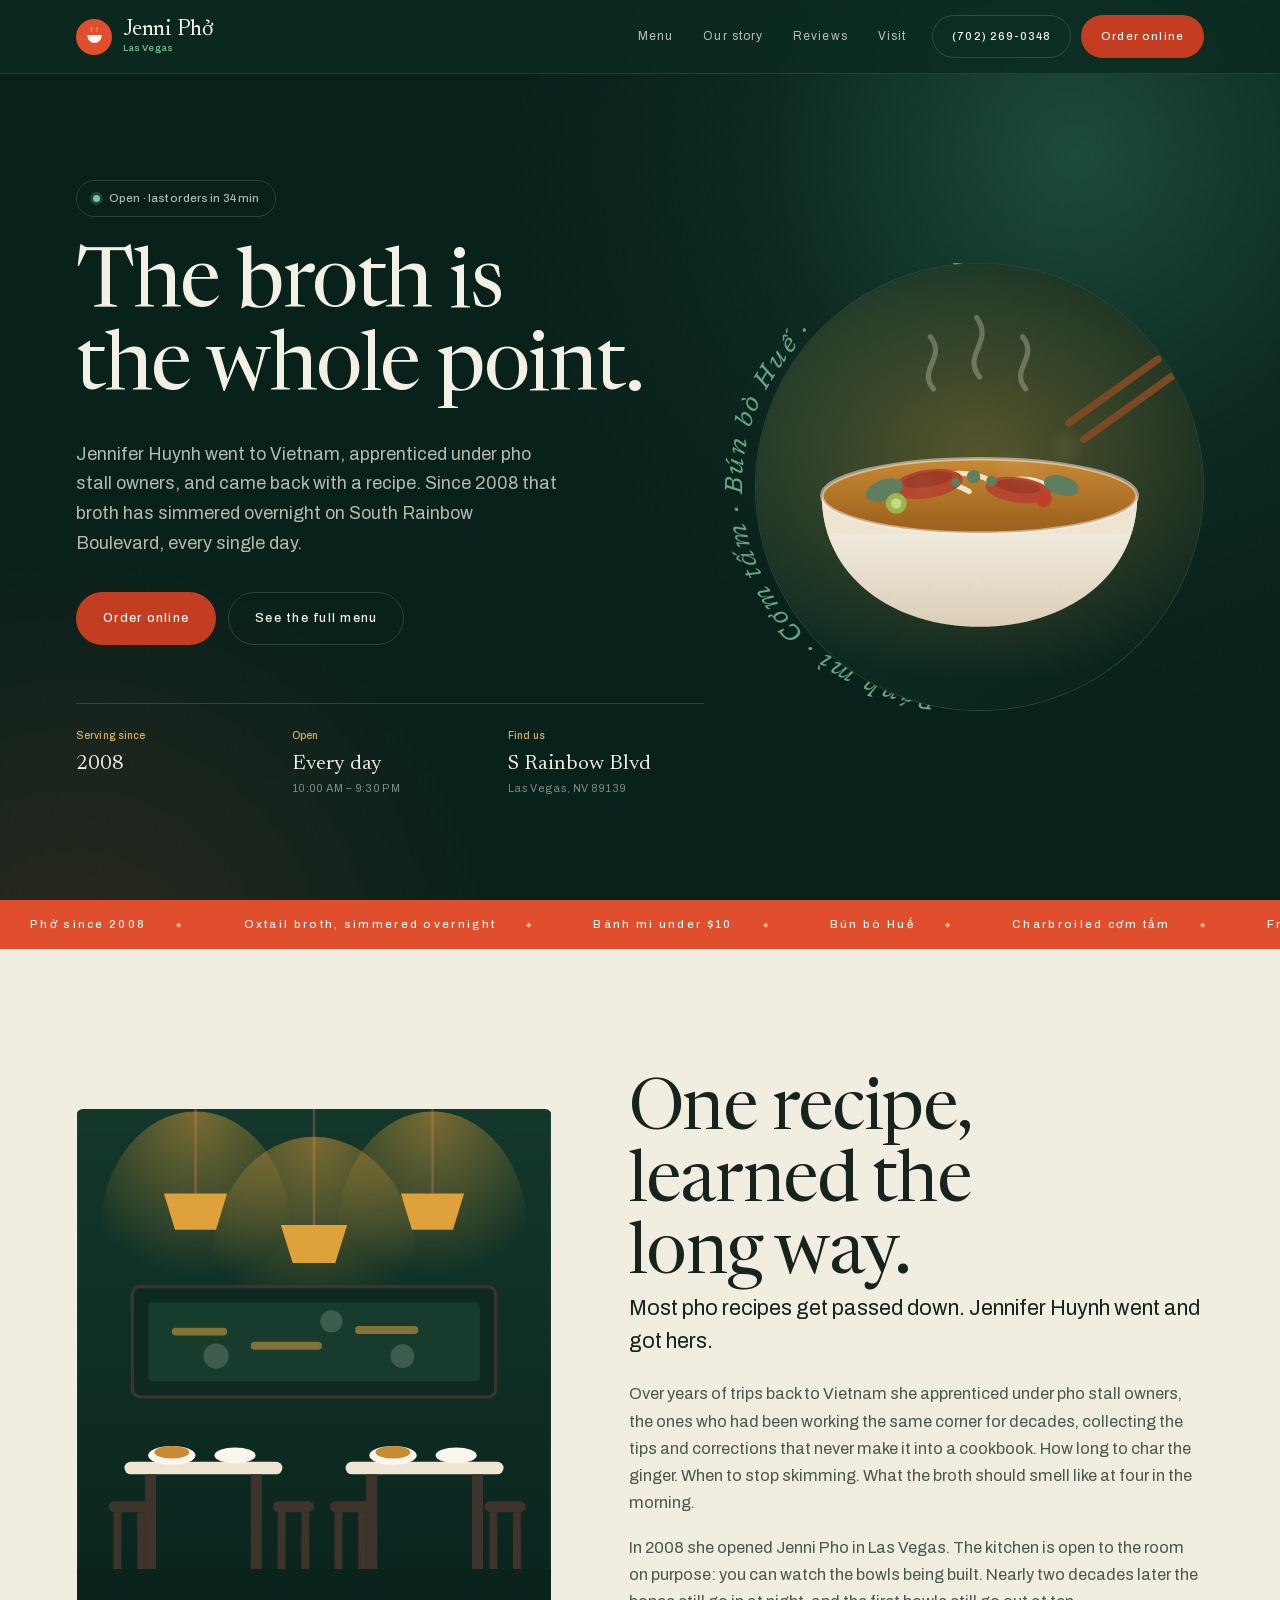
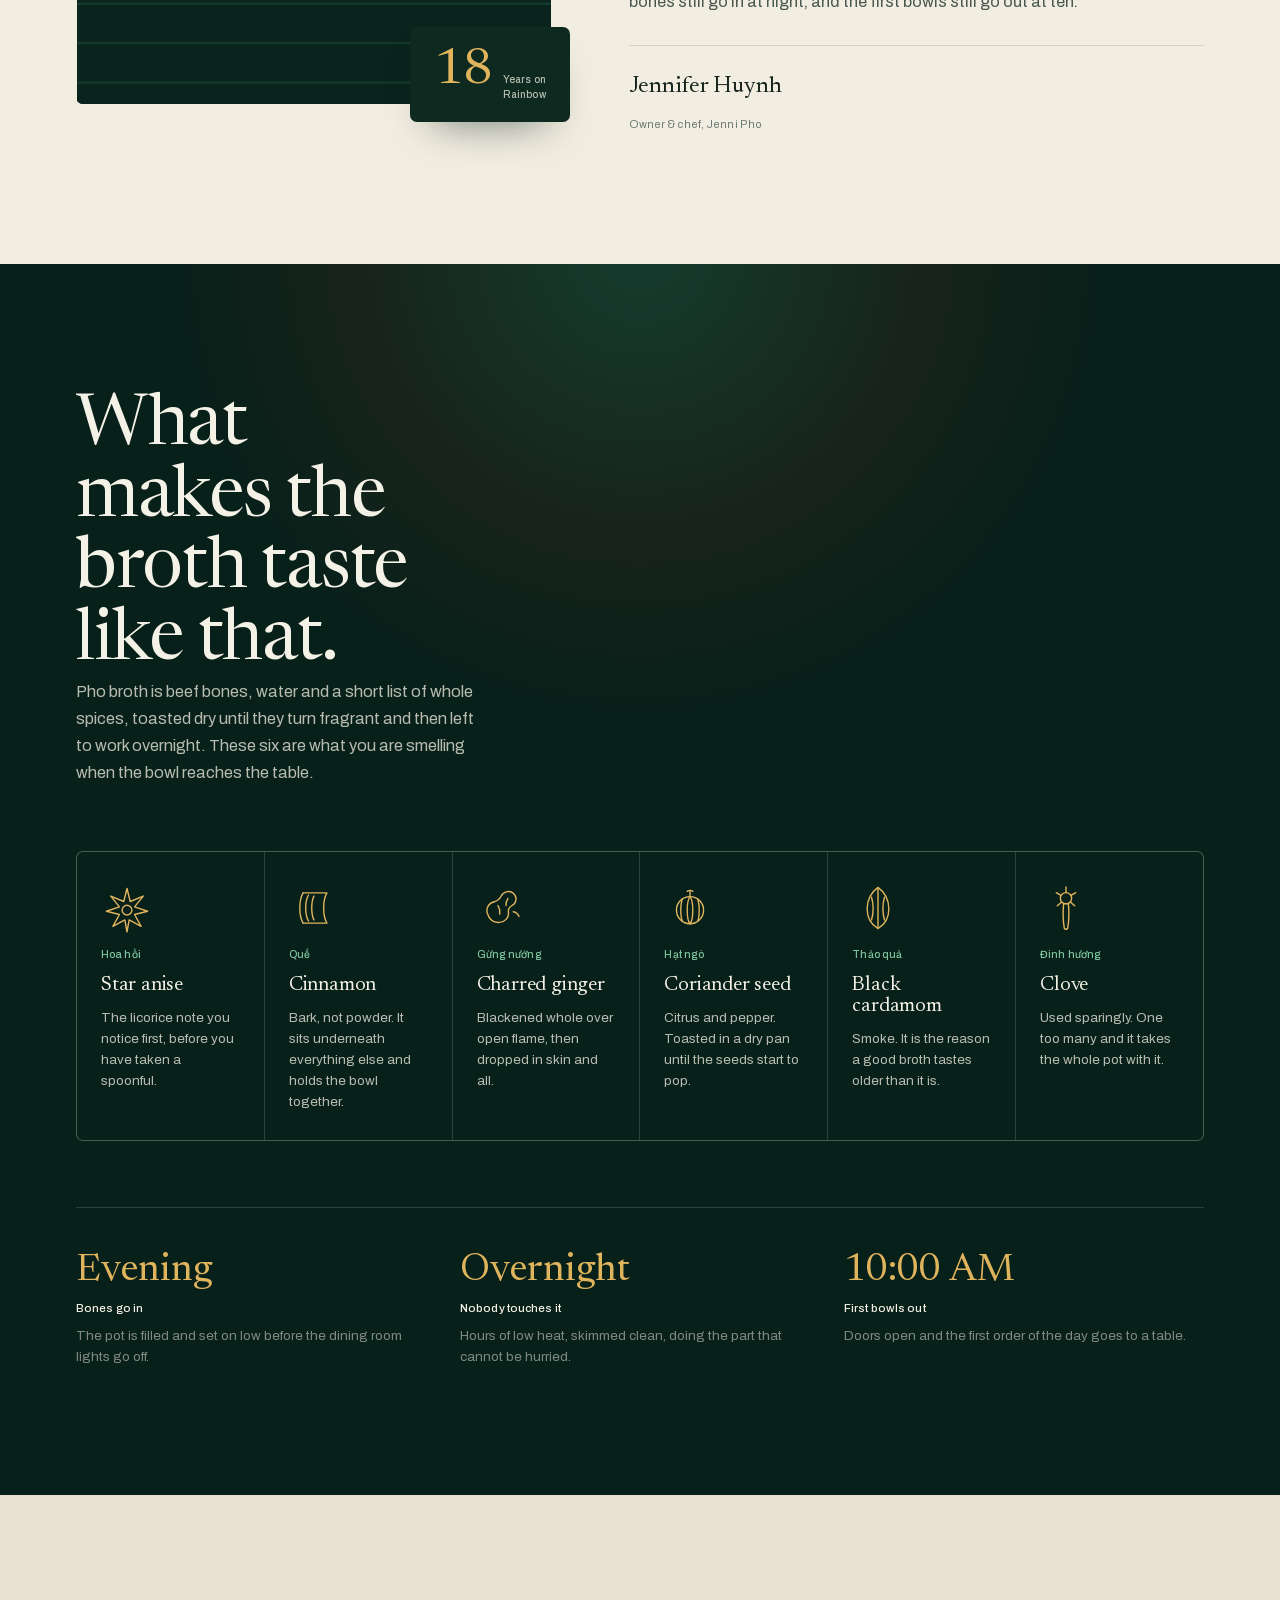
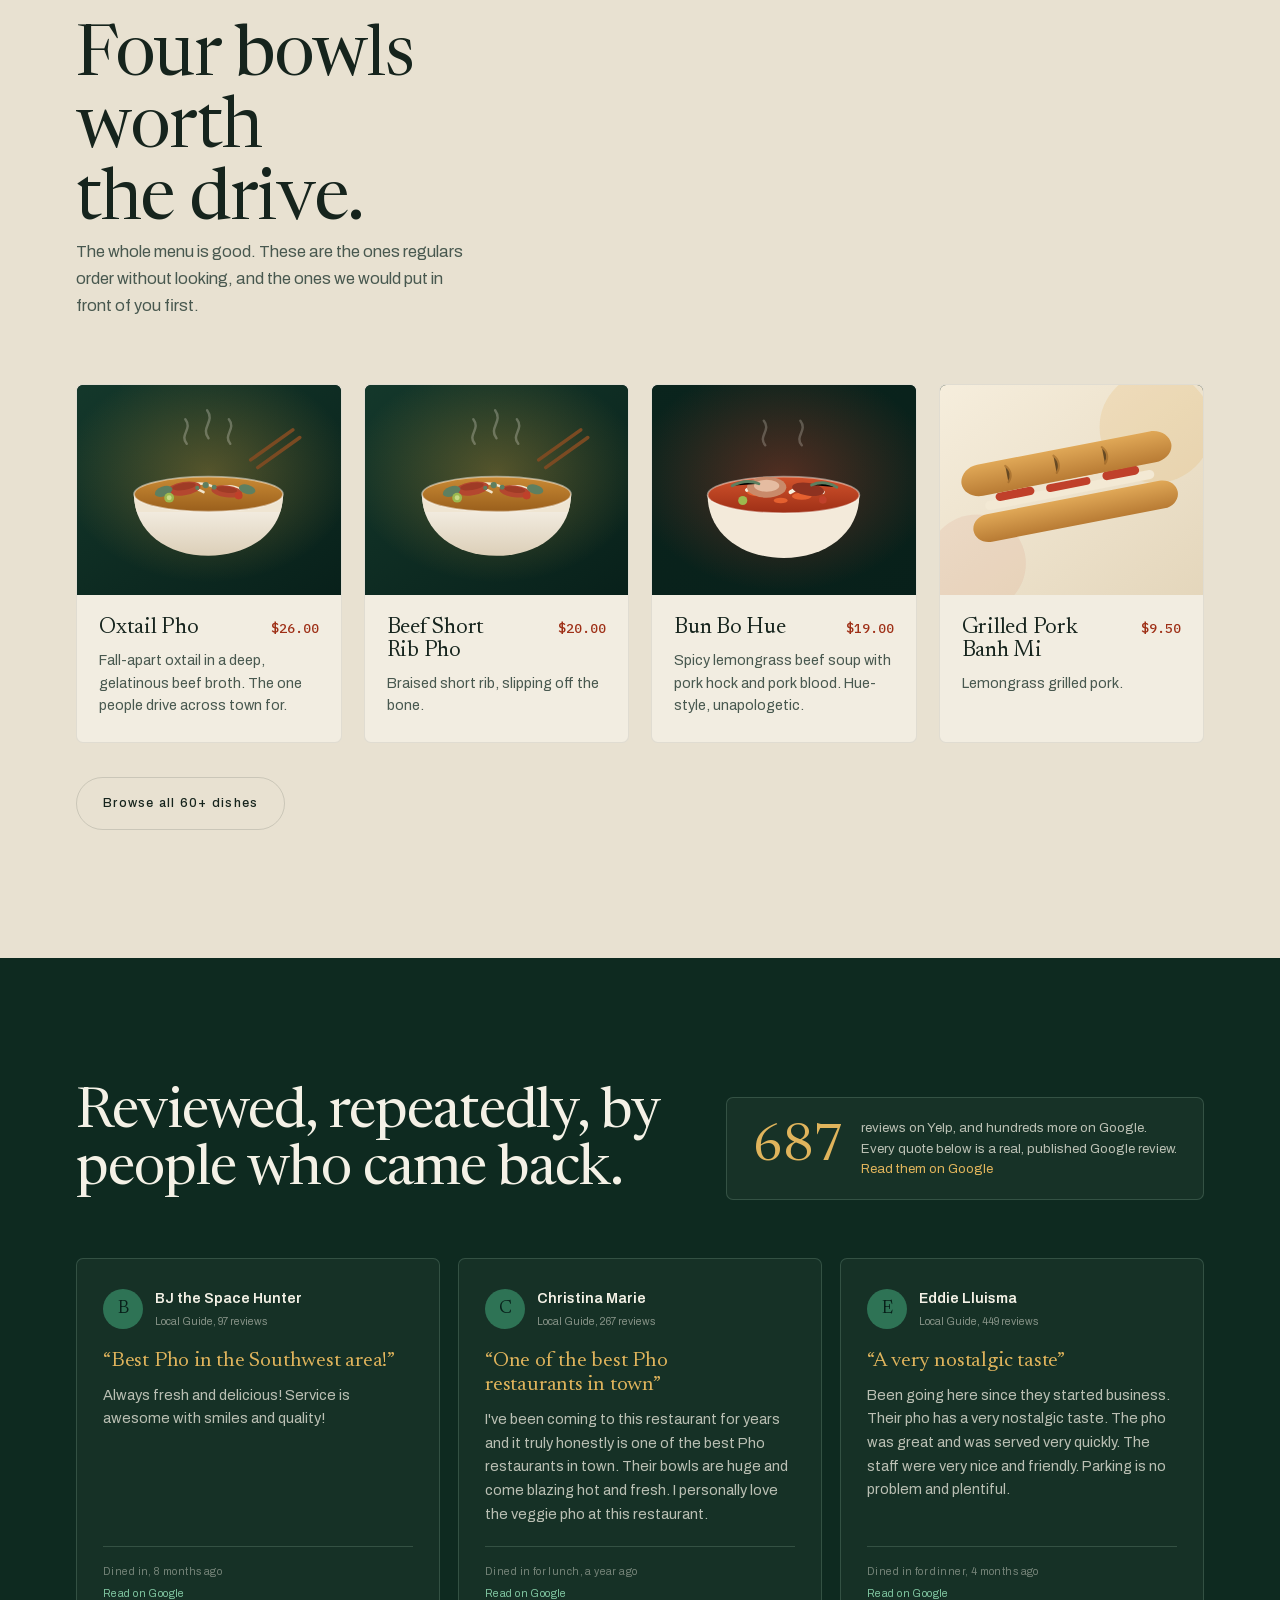
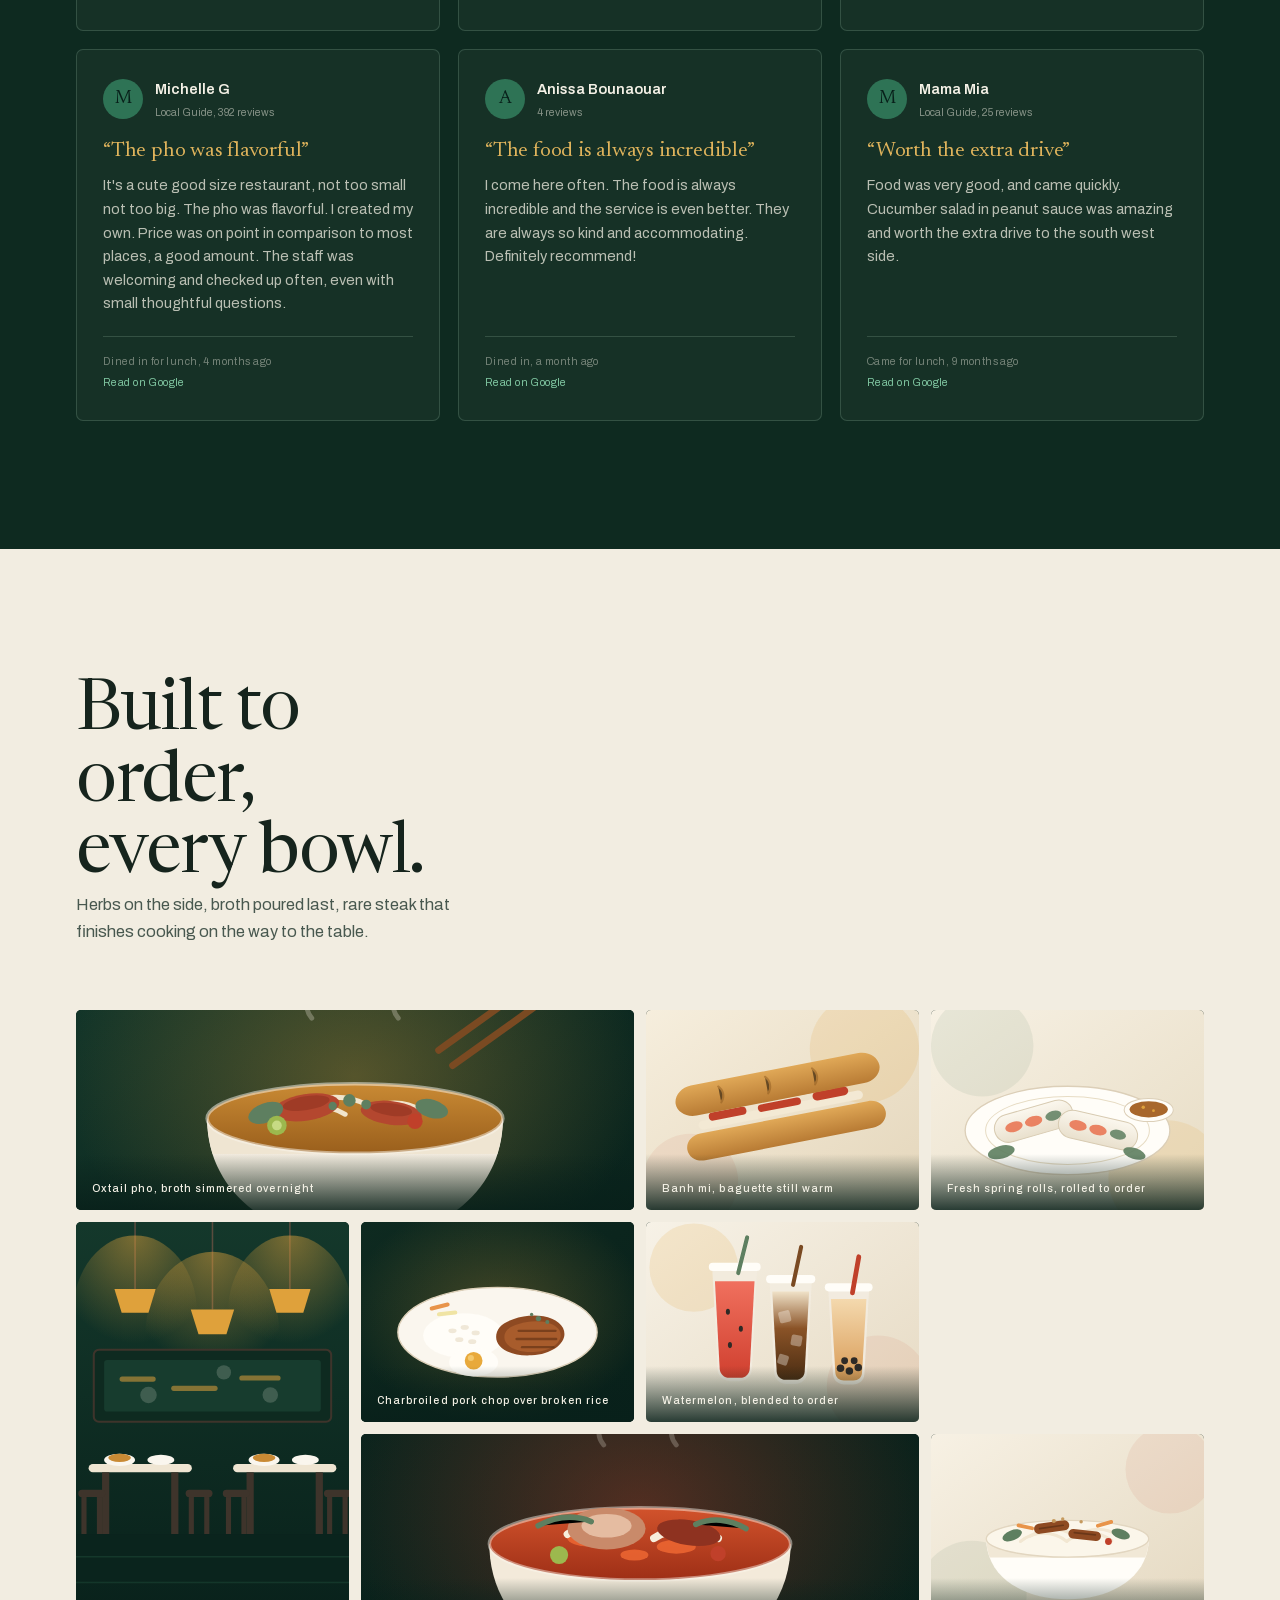
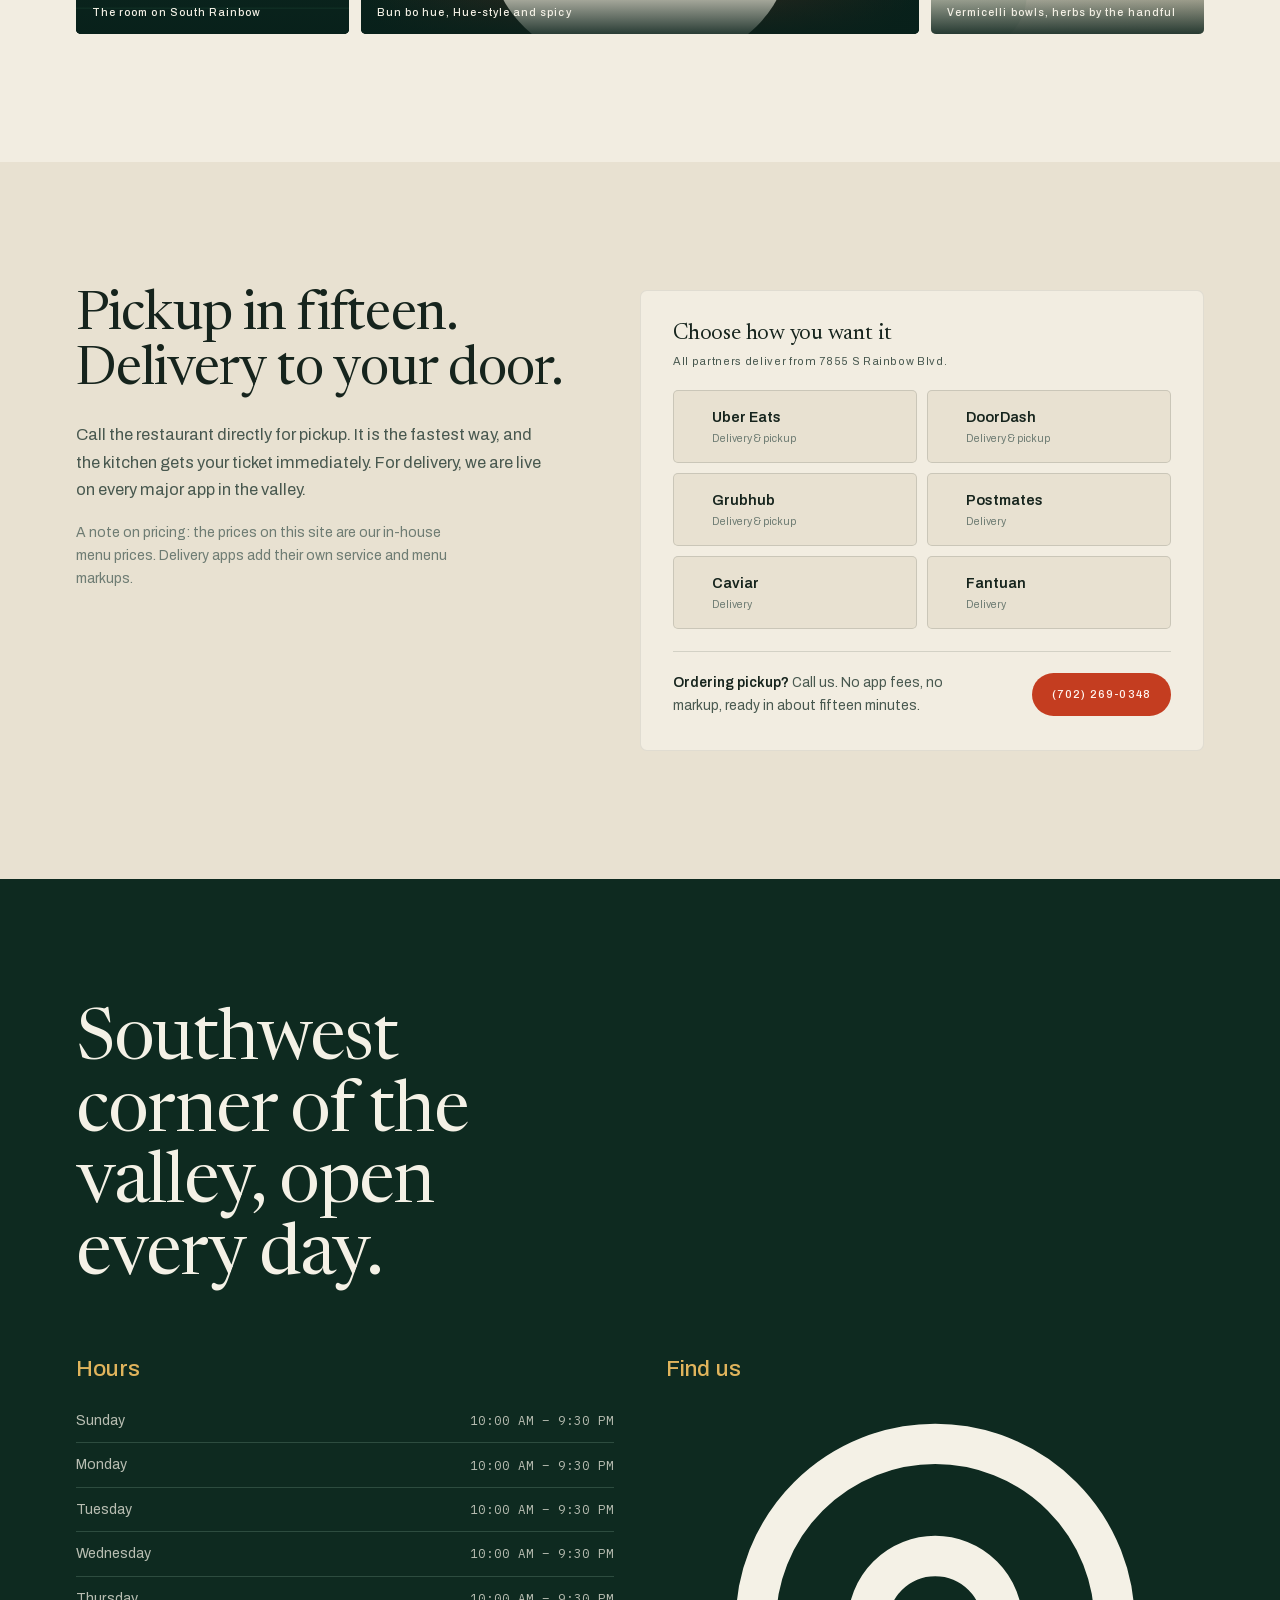
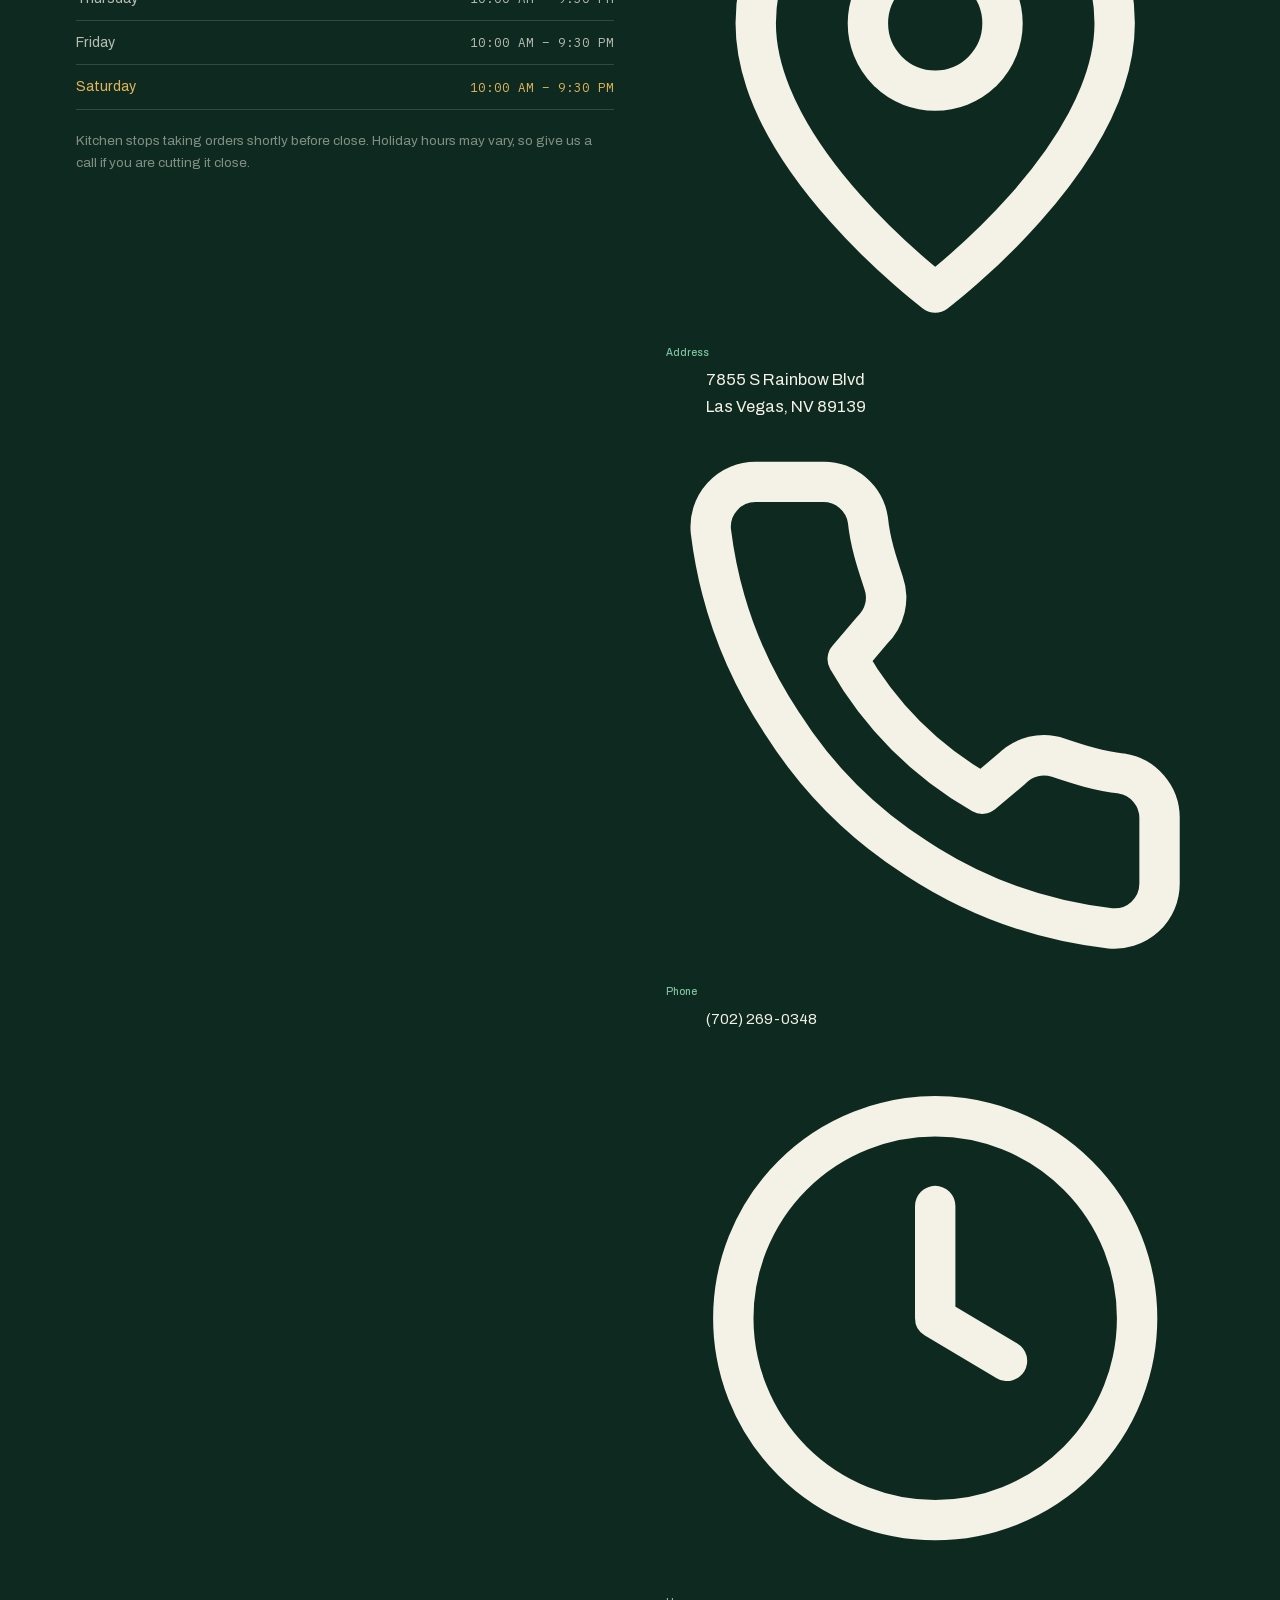
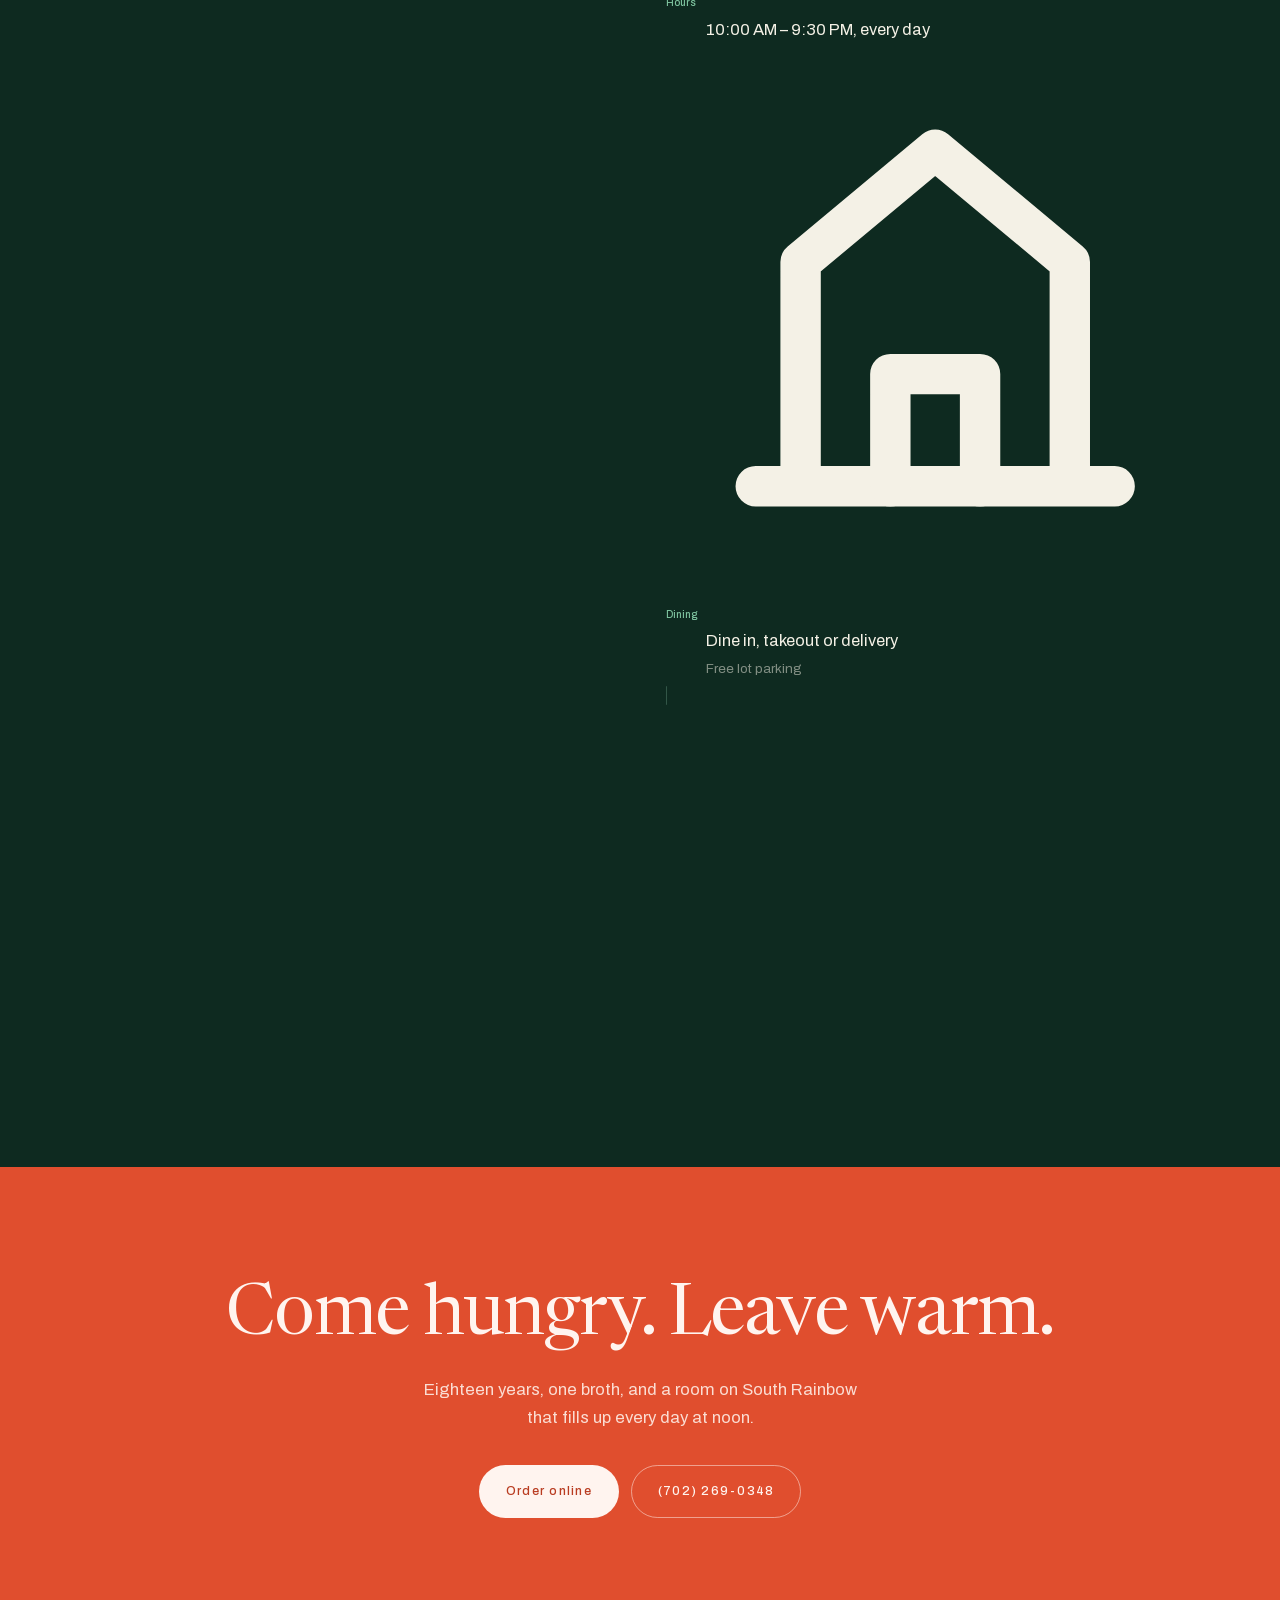
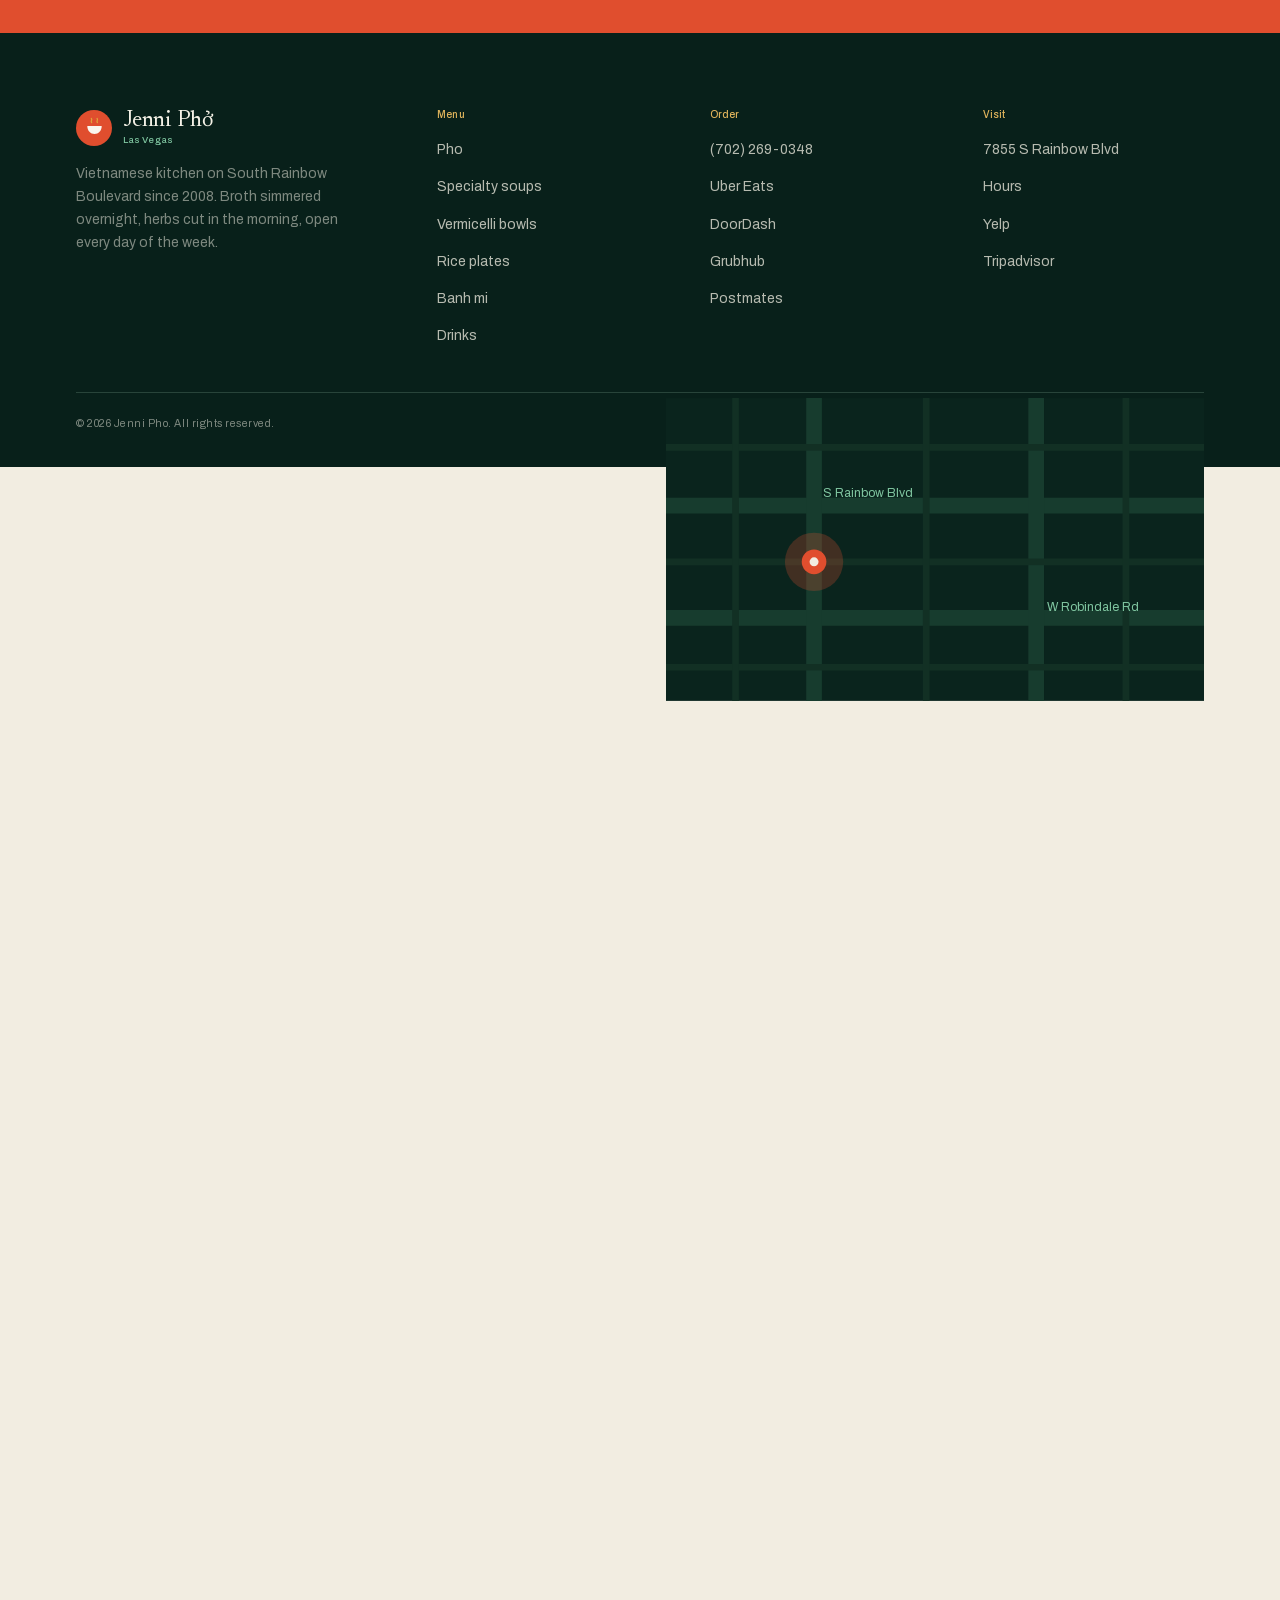
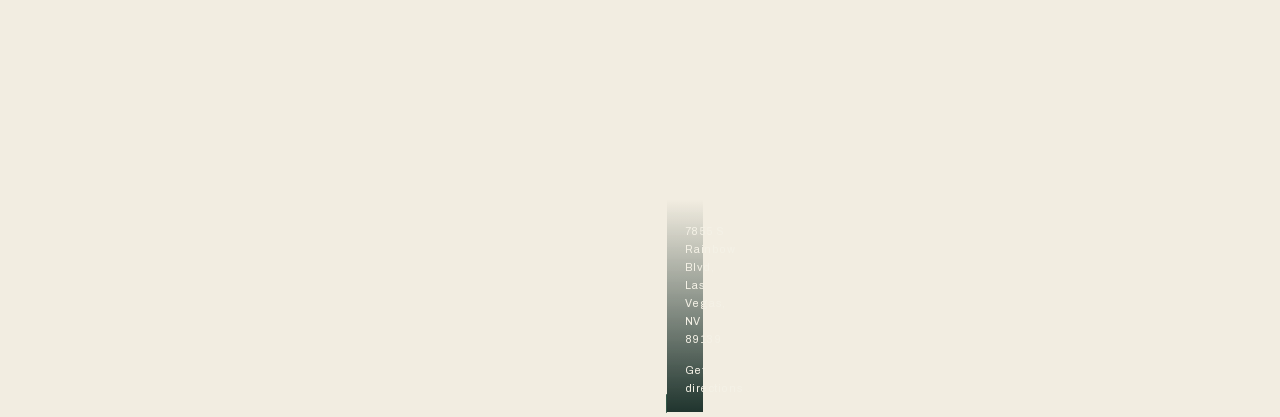
==== commit d8229070: "Add a motion layer, photo slots, and fix the map and wordmark Motion, in three kinds rather than a f" ====
--- a/index.html
+++ b/index.html
@@ -38,7 +38,7 @@
         </svg>
       </span>
       <span class="brand__text">
-        <span class="brand__name">Jenni Pho</span>
+        <span class="brand__name">Jenni Phở</span>
         <span class="brand__sub">Las Vegas</span>
       </span>
     </a>
@@ -430,23 +430,25 @@
             </li>
           </ul>
 
+          <div data-storefront></div>
+
           <a class="map-card"
              href="https://www.google.com/maps/dir/?api=1&amp;destination=Jenni+Pho+7855+S+Rainbow+Blvd+Las+Vegas+NV+89139"
              target="_blank" rel="noopener noreferrer" aria-label="Get directions to Jenni Pho">
             <svg viewBox="0 0 480 270" aria-hidden="true">
-              <rect width="480" height="270" fill="#14110F"/>
-              <g stroke="#2A231D" stroke-width="14">
+              <rect width="480" height="270" fill="#0A241D"/>
+              <g stroke="#173C2E" stroke-width="14">
                 <path d="M0 96h480"/><path d="M0 196h480"/><path d="M132 0v270"/><path d="M330 0v270"/>
               </g>
-              <g stroke="#221C17" stroke-width="6">
+              <g stroke="#123024" stroke-width="6">
                 <path d="M0 44h480"/><path d="M0 146h480"/><path d="M0 240h480"/>
                 <path d="M62 0v270"/><path d="M232 0v270"/><path d="M410 0v270"/>
               </g>
-              <text x="140" y="88" fill="#6A5C4C" font-family="Inter,sans-serif" font-size="11">S Rainbow Blvd</text>
-              <text x="340" y="190" fill="#6A5C4C" font-family="Inter,sans-serif" font-size="11">W Robindale Rd</text>
-              <circle cx="132" cy="146" r="26" fill="#C0402A" opacity=".28"/>
-              <circle cx="132" cy="146" r="11" fill="#C0402A"/>
-              <circle cx="132" cy="146" r="4" fill="#FAF6EE"/>
+              <text x="140" y="88" fill="#7FC5A0" font-family="Archivo,sans-serif" font-size="11">S Rainbow Blvd</text>
+              <text x="340" y="190" fill="#7FC5A0" font-family="Archivo,sans-serif" font-size="11">W Robindale Rd</text>
+              <circle cx="132" cy="146" r="26" fill="#E04E2E" opacity=".26"/>
+              <circle cx="132" cy="146" r="11" fill="#E04E2E"/>
+              <circle cx="132" cy="146" r="4" fill="#F2EDE1"/>
             </svg>
             <span class="map-card__label">
               <span>7855 S Rainbow Blvd, Las Vegas, NV 89139</span>
@@ -487,7 +489,7 @@
             </svg>
           </span>
           <span class="brand__text">
-            <span class="brand__name">Jenni Pho</span>
+            <span class="brand__name">Jenni Phở</span>
             <span class="brand__sub">Las Vegas</span>
           </span>
         </div>
--- a/assets/css/site.css
+++ b/assets/css/site.css
@@ -873,3 +873,82 @@
   .reveal { opacity: 1; transform: none; }
   a { text-decoration: none; color: #000; }
 }
+
+/* ============================================================
+   Motion
+   Three kinds only: the page-load sequence, feedback that answers
+   something the visitor did, and two ambient loops that belong to
+   the subject (steam and the marquee). Every one is switched off
+   under prefers-reduced-motion by the block further up this file.
+   ============================================================ */
+
+/* --- Headings wipe up from behind their own baseline, rather than
+       the uniform fade-and-slide every section used to share. --- */
+.section-head h2 { --wipe: 0; }
+.reveal-wipe {
+  display: block;
+  clip-path: inset(0 0 110% 0);
+  transform: translateY(0.16em);
+  transition: clip-path 0.95s var(--ease-out), transform 0.95s var(--ease-out);
+}
+.is-in .reveal-wipe, .reveal-wipe.is-in {
+  clip-path: inset(0 0 -20% 0);
+  transform: none;
+}
+
+/* --- Grids arrive one item after another, briefly. --- */
+.stagger > * {
+  opacity: 0; transform: translateY(12px);
+  transition: opacity 0.6s var(--ease-out), transform 0.6s var(--ease-out);
+  transition-delay: calc(var(--i, 0) * 70ms);
+}
+.stagger.is-in > * { opacity: 1; transform: none; }
+
+/* --- Menu results restack when you search or filter. This one answers
+       a keystroke, so it runs every time the list re-renders. --- */
+@keyframes row-in {
+  from { opacity: 0; transform: translateY(7px); }
+  to   { opacity: 1; transform: none; }
+}
+.menu-list .menu-row {
+  animation: row-in 0.42s var(--ease-out) both;
+  animation-delay: calc(var(--i, 0) * 18ms);
+}
+.menu-cat { animation: row-in 0.5s var(--ease-out) both; }
+
+/* --- The open/closed dot is a live reading, so it breathes. --- */
+@keyframes live {
+  0%, 100% { box-shadow: 0 0 0 0 rgba(127, 197, 160, 0.45); }
+  70%      { box-shadow: 0 0 0 7px rgba(127, 197, 160, 0); }
+}
+.hero__status.is-open .dot { animation: live 2.6s ease-out infinite; }
+
+/* --- Nav links draw their own underline on hover and focus. --- */
+.nav a { position: relative; }
+.nav a::after {
+  content: ""; position: absolute; left: 0; right: 0; bottom: -5px;
+  height: 1px; background: currentColor;
+  transform: scaleX(0); transform-origin: right;
+  transition: transform 0.32s var(--ease-out);
+}
+.nav a:hover::after, .nav a:focus-visible::after { transform: scaleX(1); transform-origin: left; }
+
+/* --- Photographs settle in when they decode, so a real JPG landing in
+       assets/photos never snaps into place. --- */
+img { transition: opacity 0.6s var(--ease), transform 0.9s var(--ease-out); }
+img[data-loading] { opacity: 0; transform: scale(1.03); }
+
+/* --- Search field and chips acknowledge the press. --- */
+.menu-search input { transition: border-color 0.24s var(--ease), box-shadow 0.24s var(--ease); }
+.menu-search input:focus { box-shadow: 0 0 0 4px rgba(46, 115, 85, 0.14); }
+.chip { transition: background-color 0.24s var(--ease), color 0.24s var(--ease),
+                    border-color 0.24s var(--ease), transform 0.16s var(--ease-out); }
+.chip:active { transform: scale(0.96); }
+
+/* --- The storefront photo, when it exists. --- */
+.storefront { margin: 0 0 14px; }
+.storefront img { border-radius: var(--r-lg); }
+.storefront img { width: 100%; aspect-ratio: 16 / 10; object-fit: cover; display: block; }
+.storefront figcaption {
+  font-size: 12.5px; color: var(--on-jade-3); padding-top: 9px;
+}
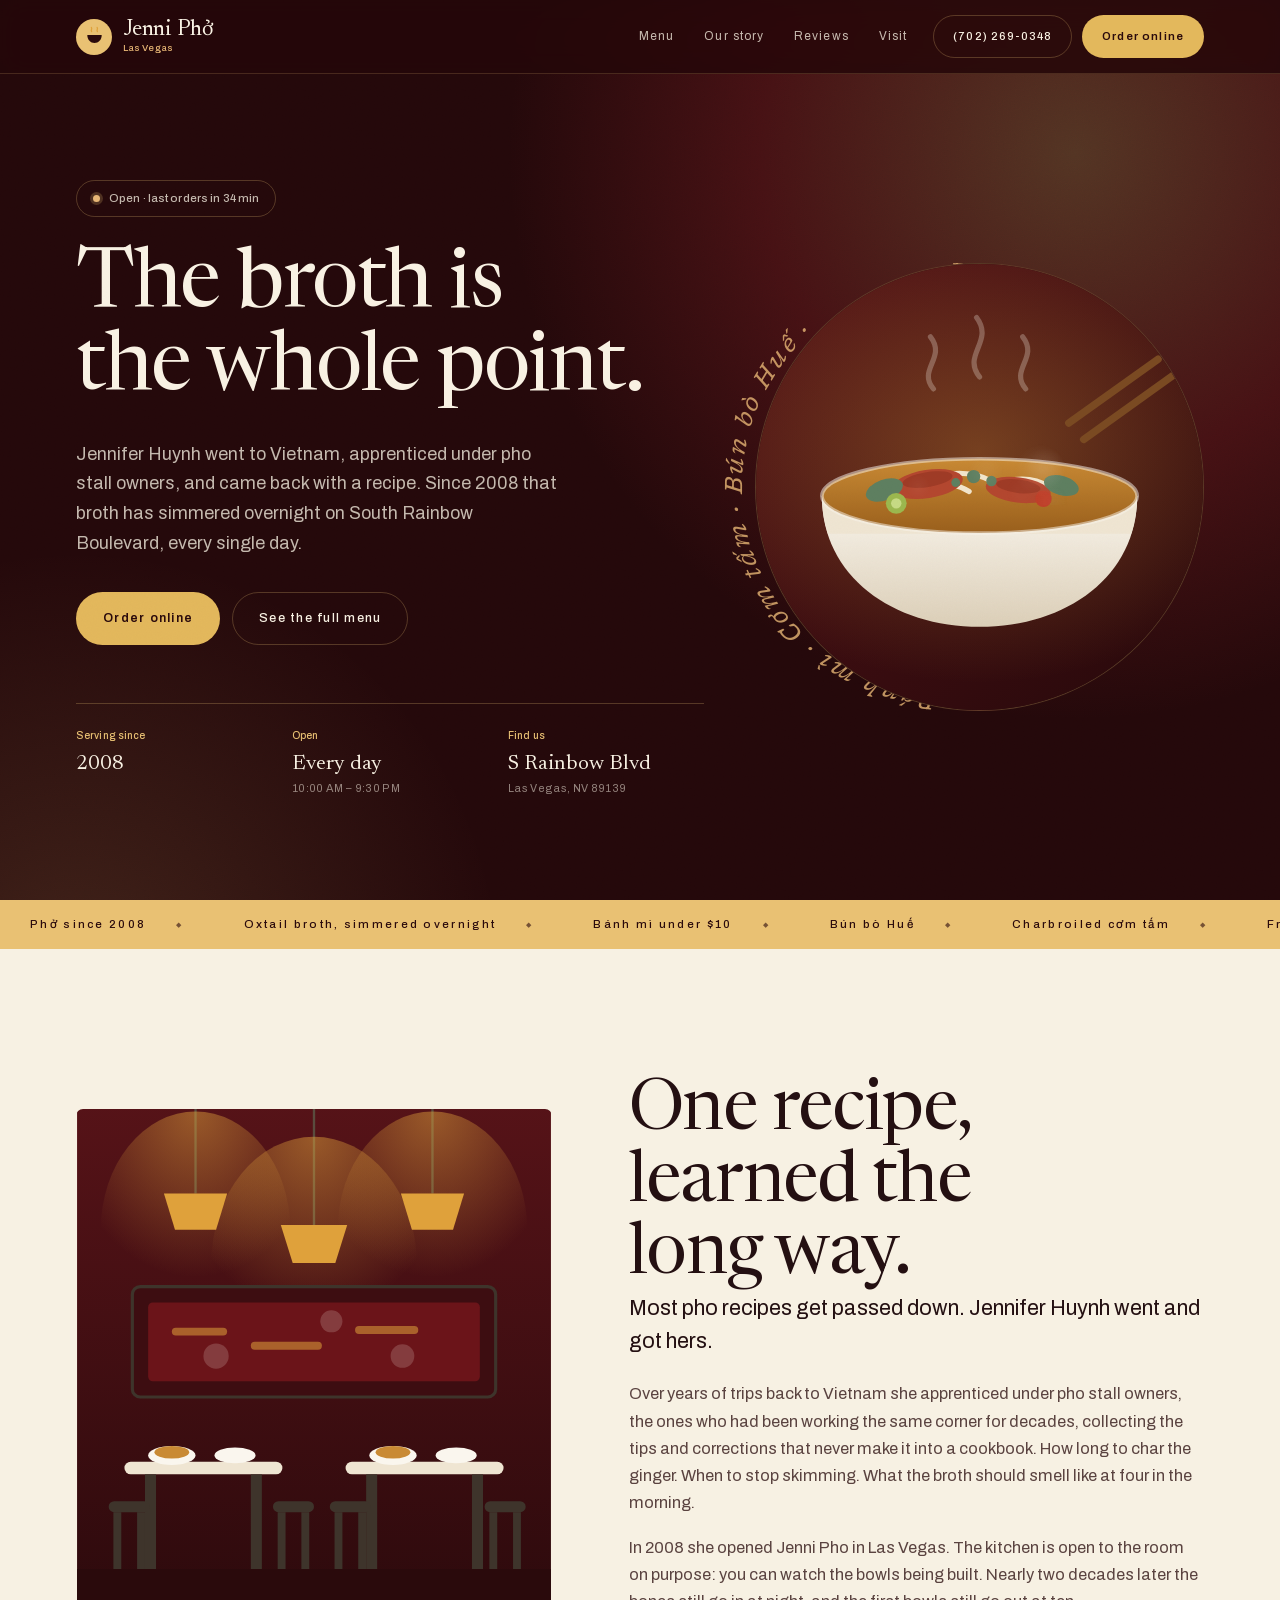
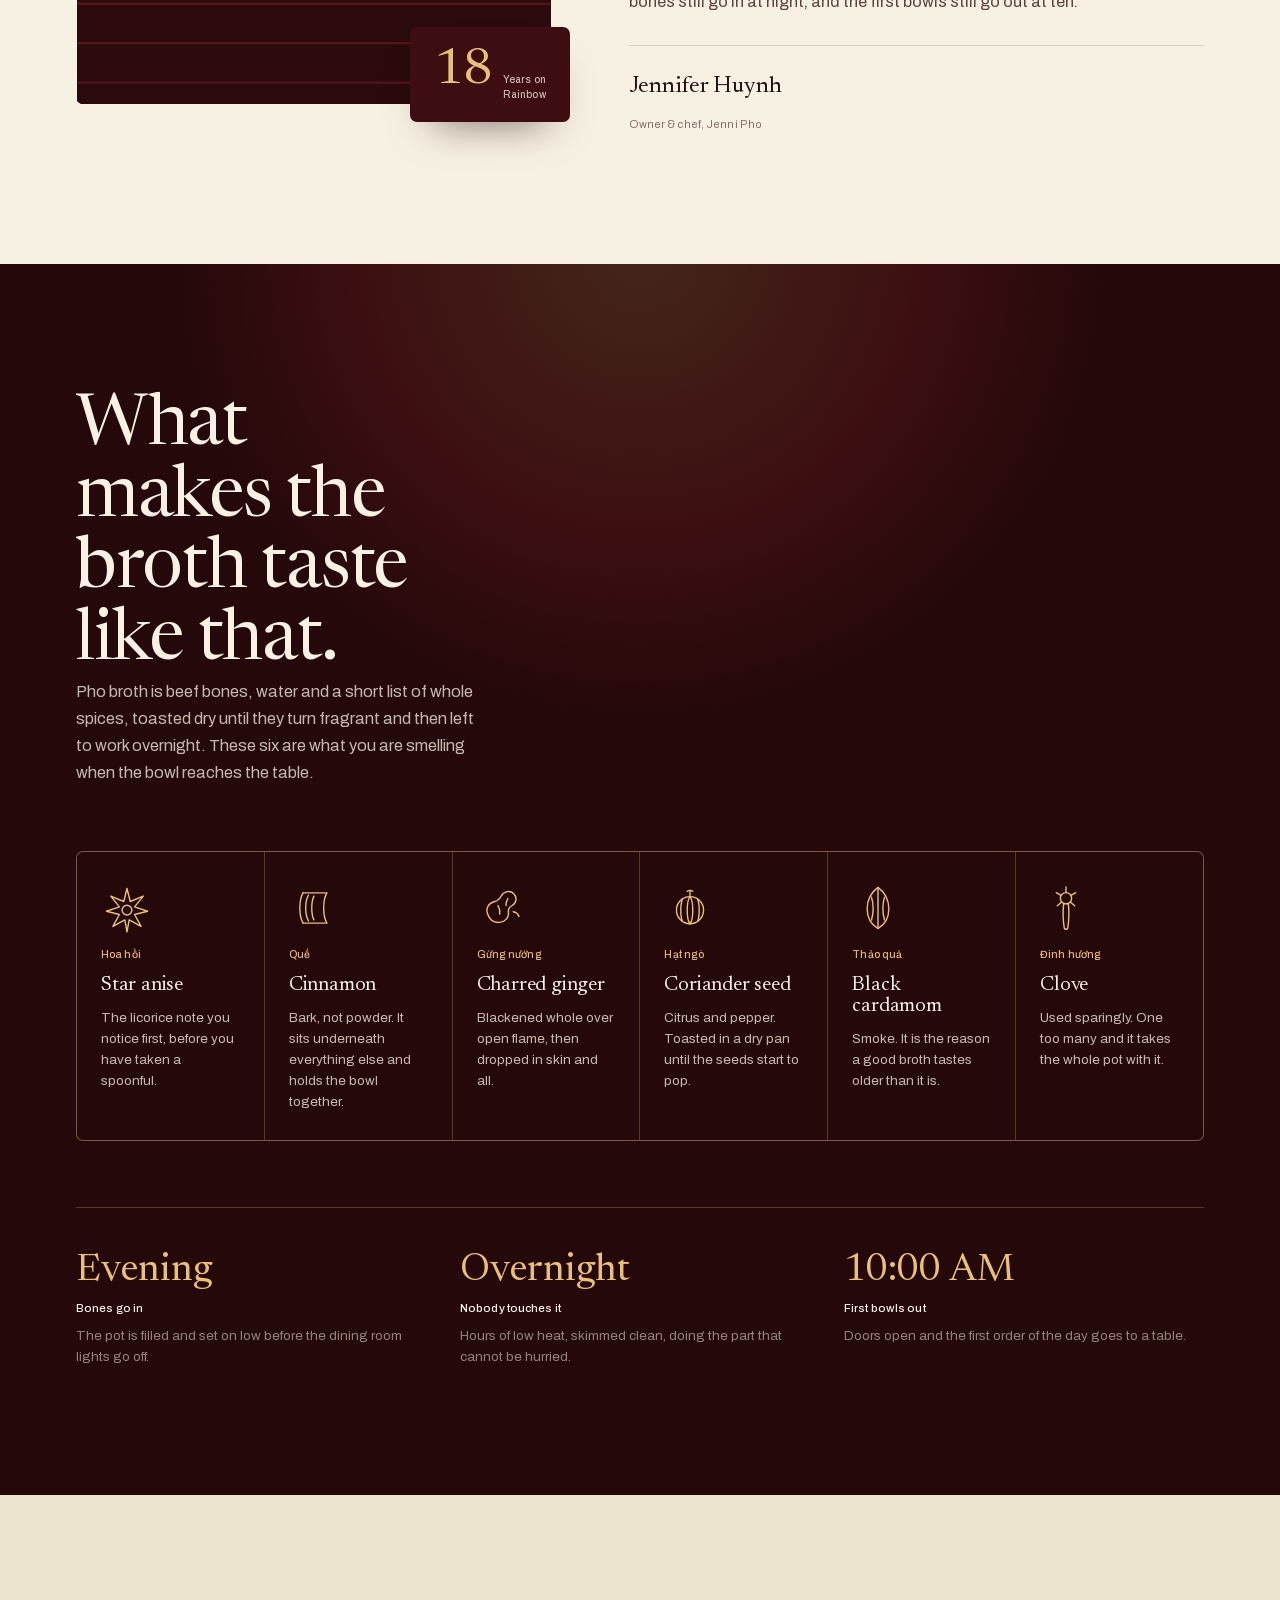
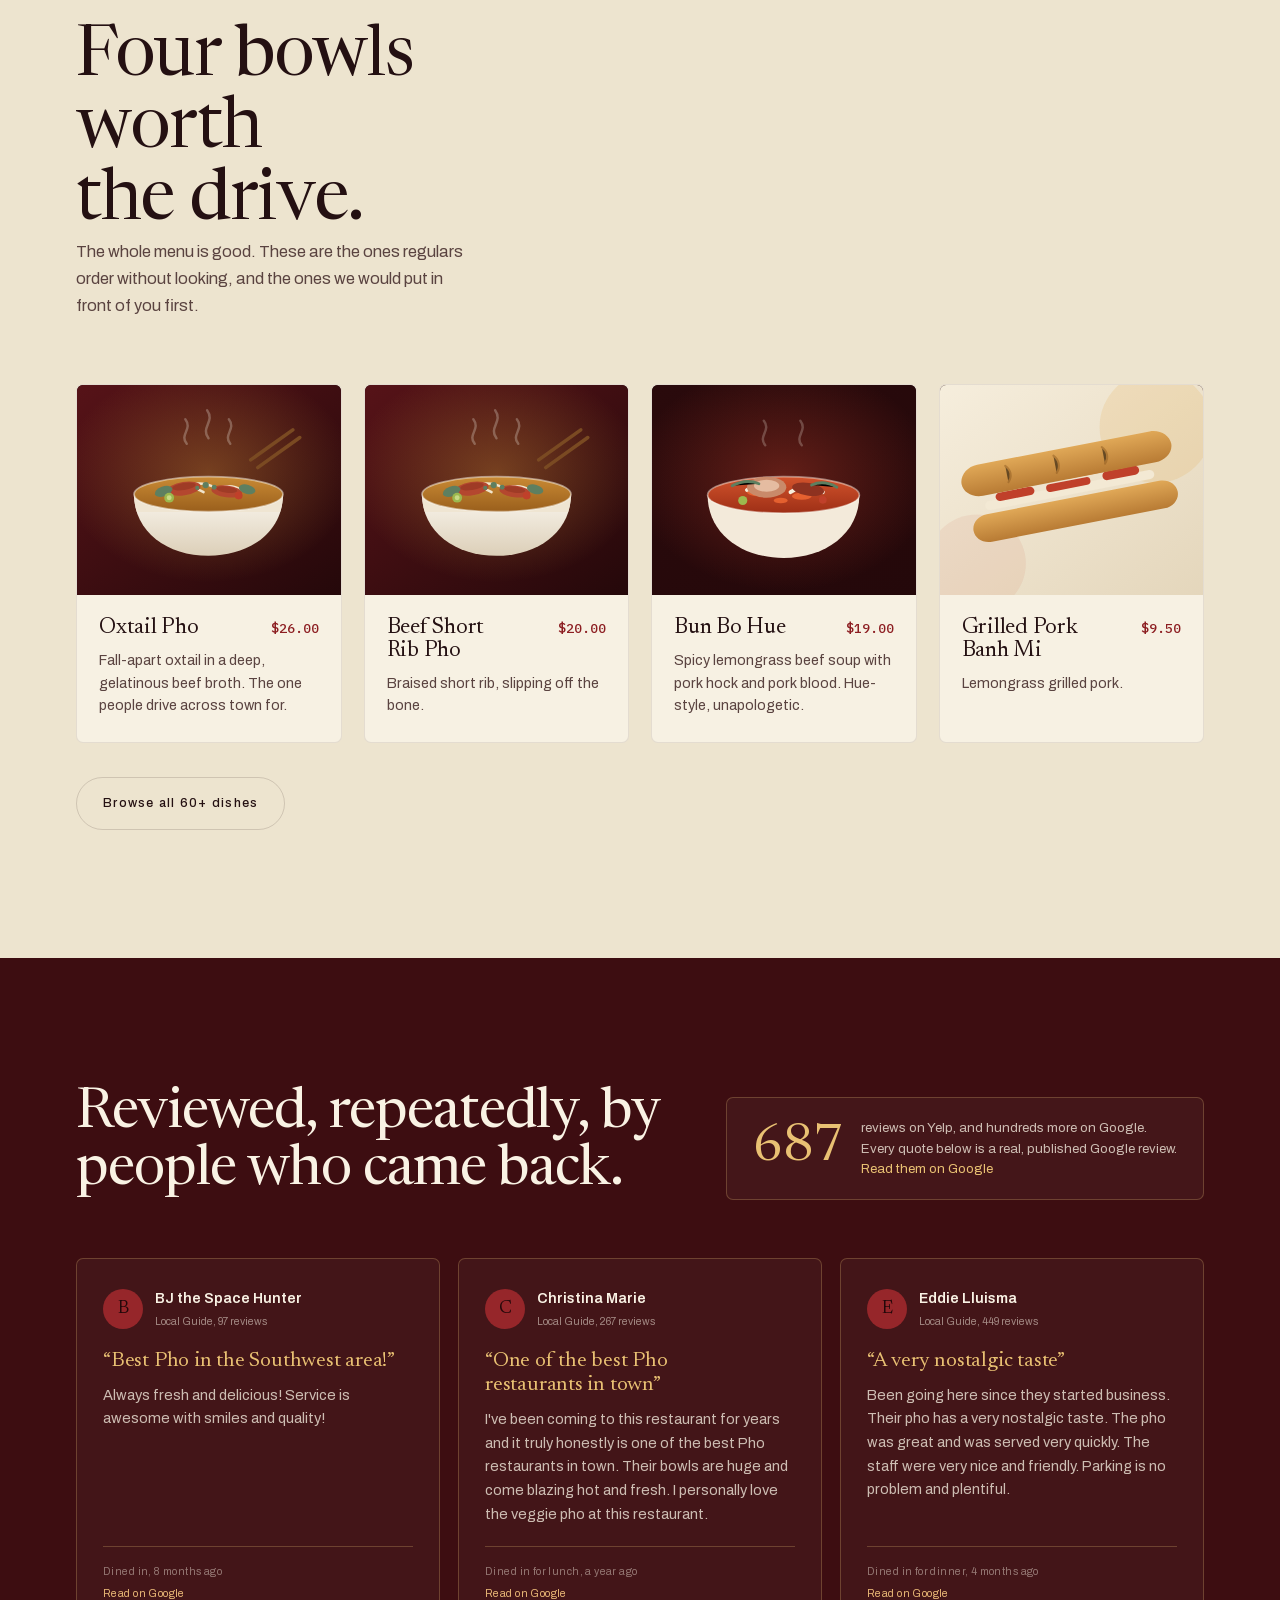
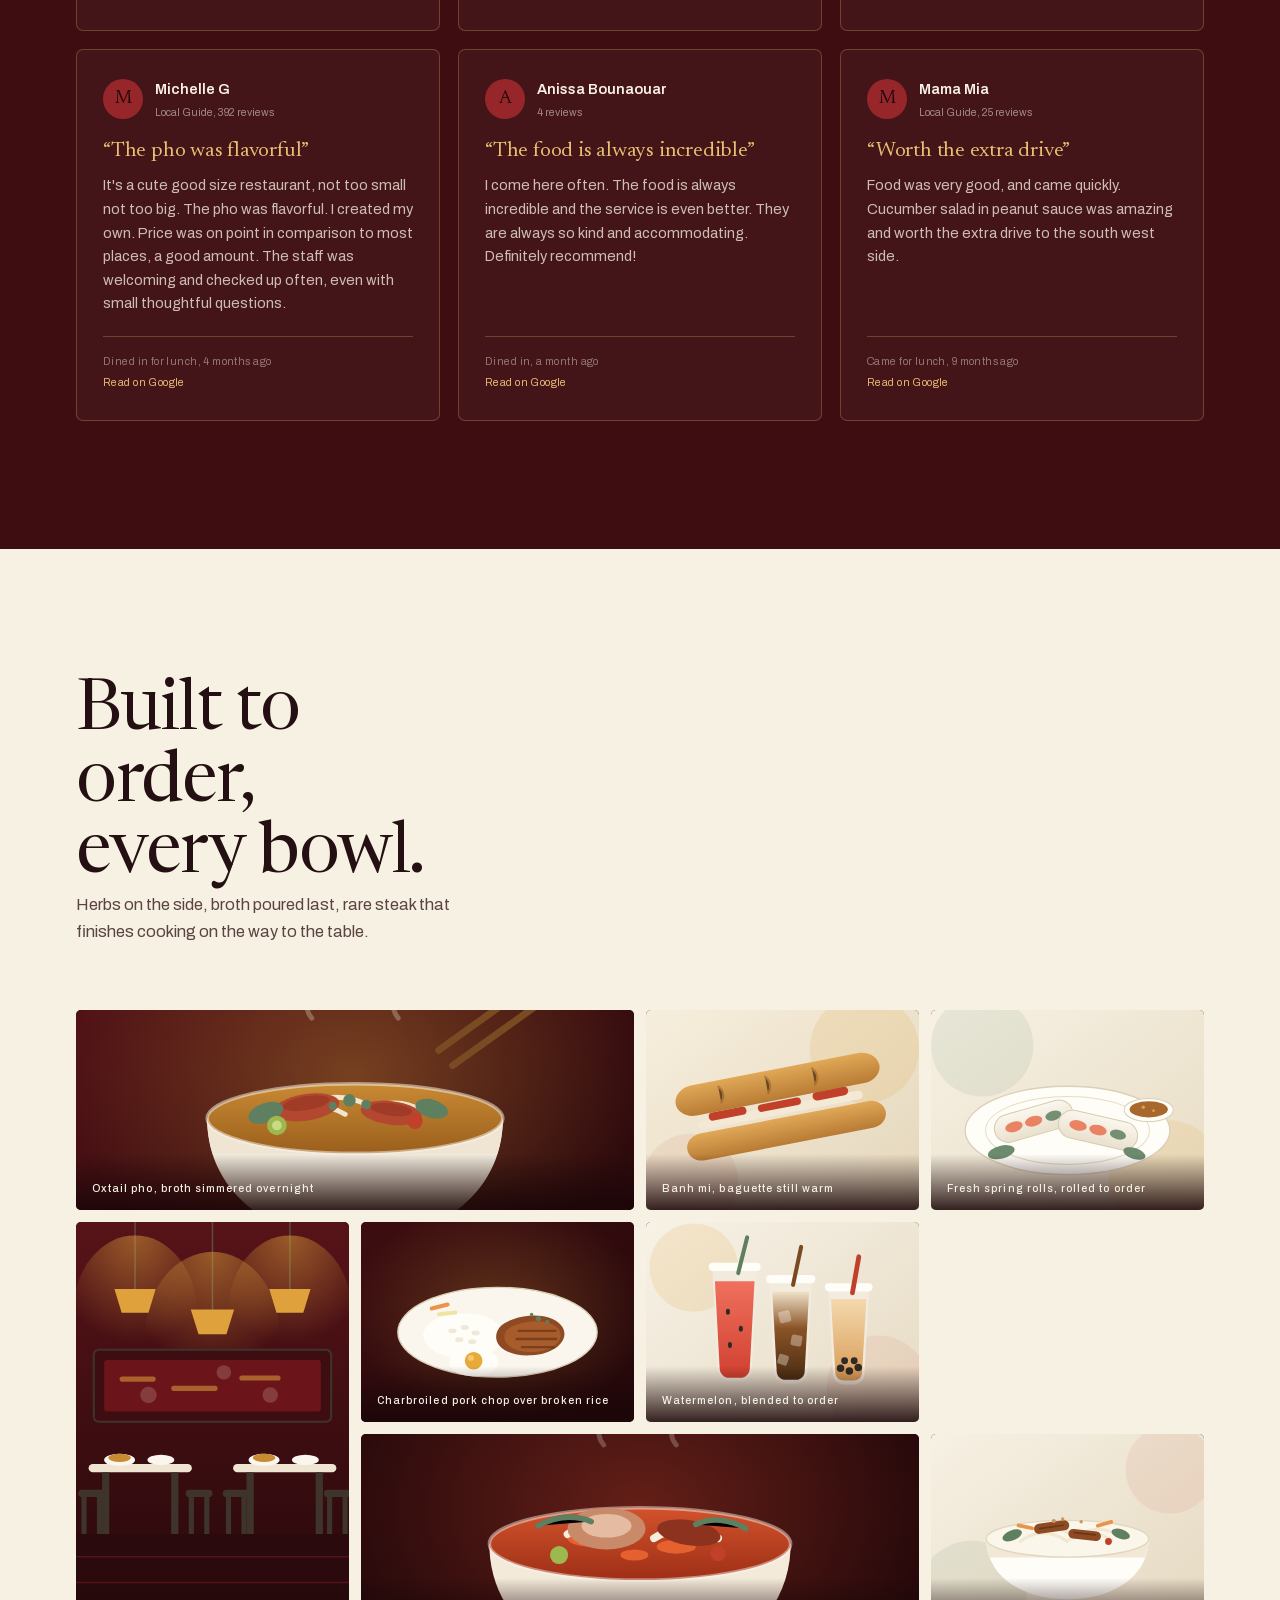
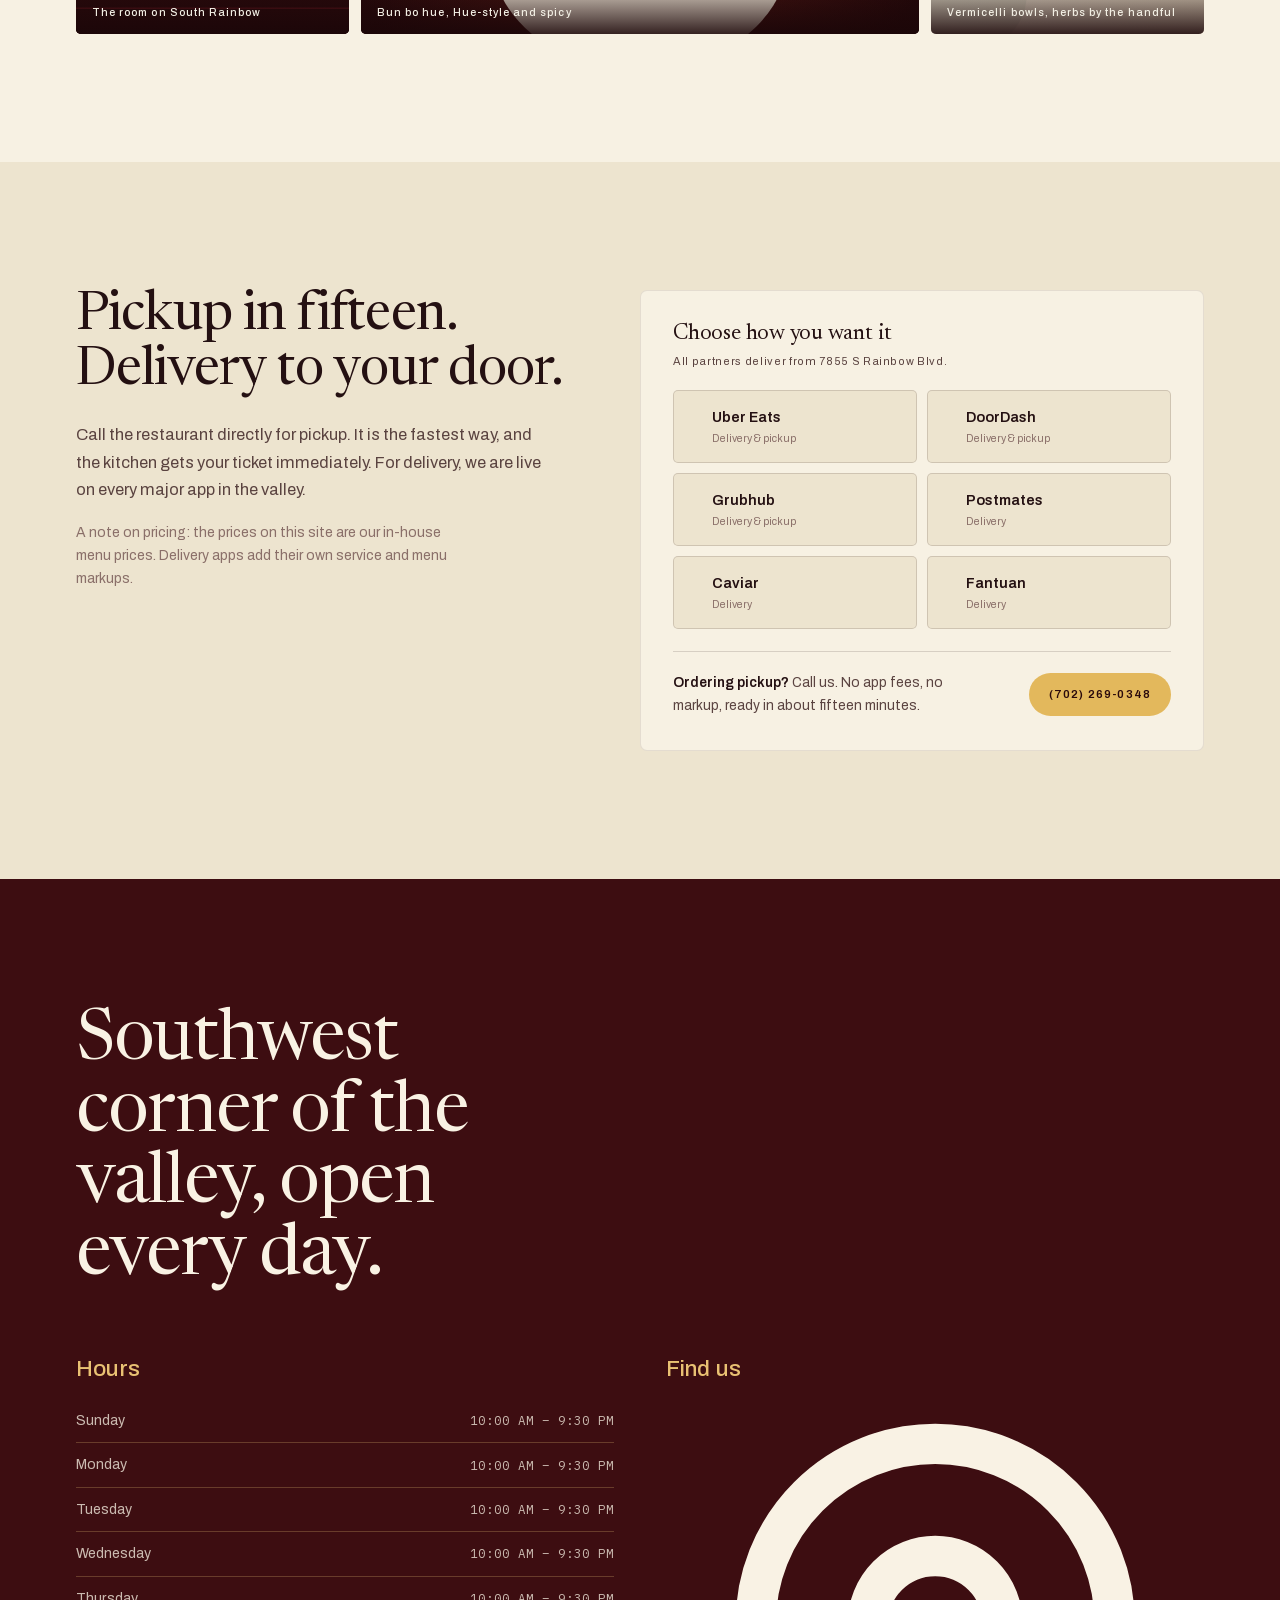
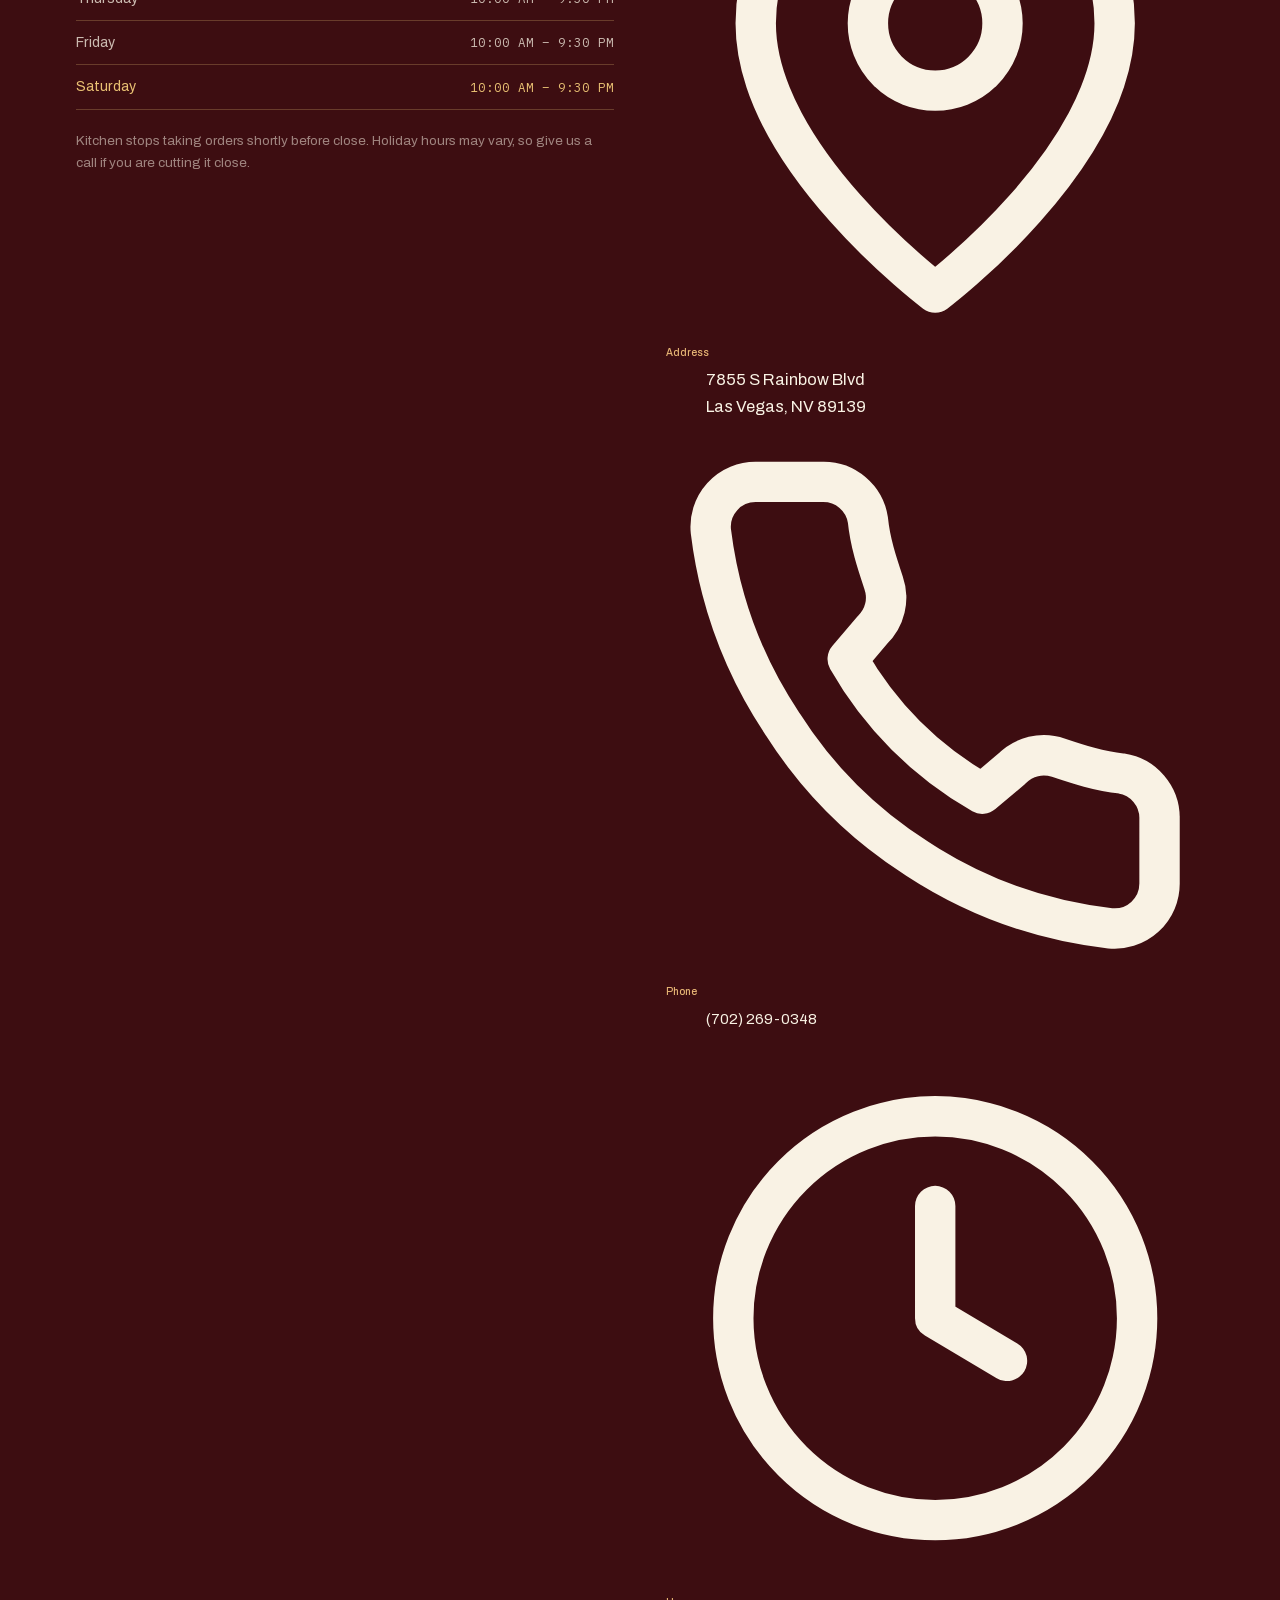
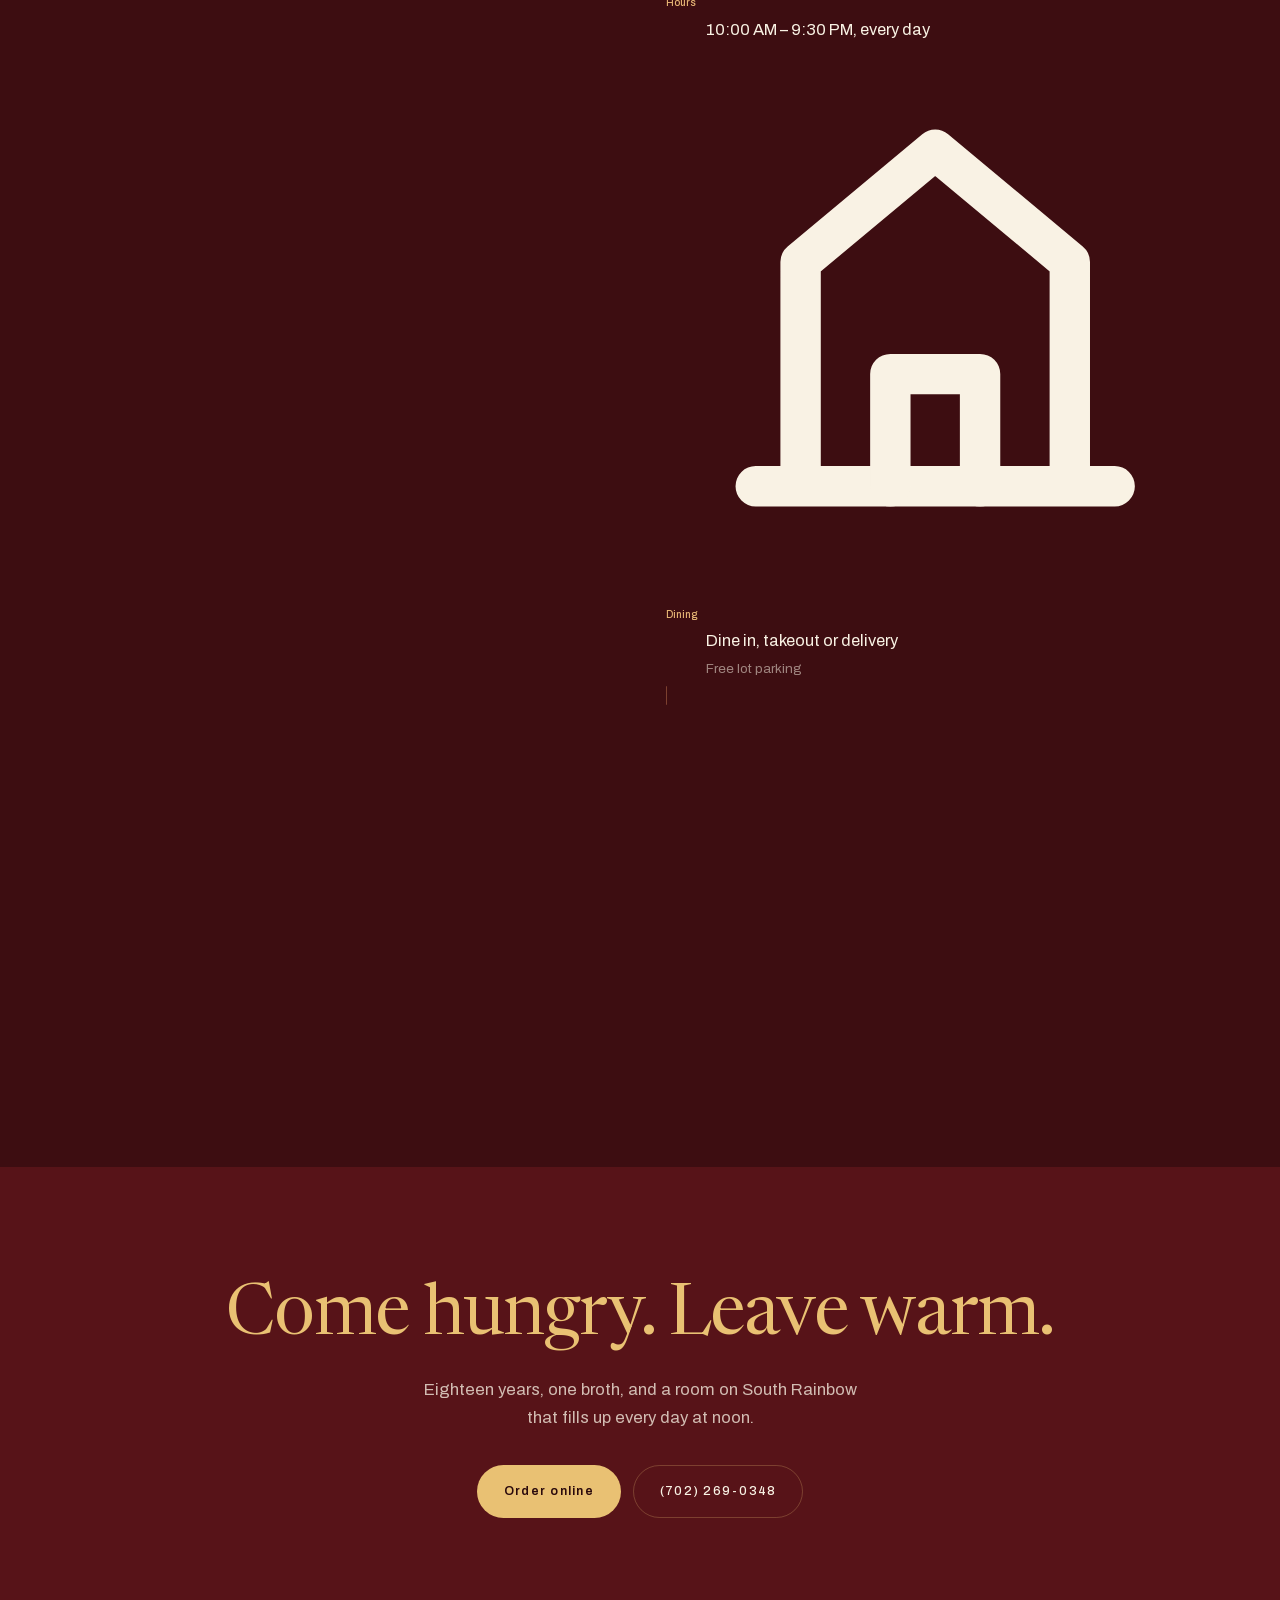
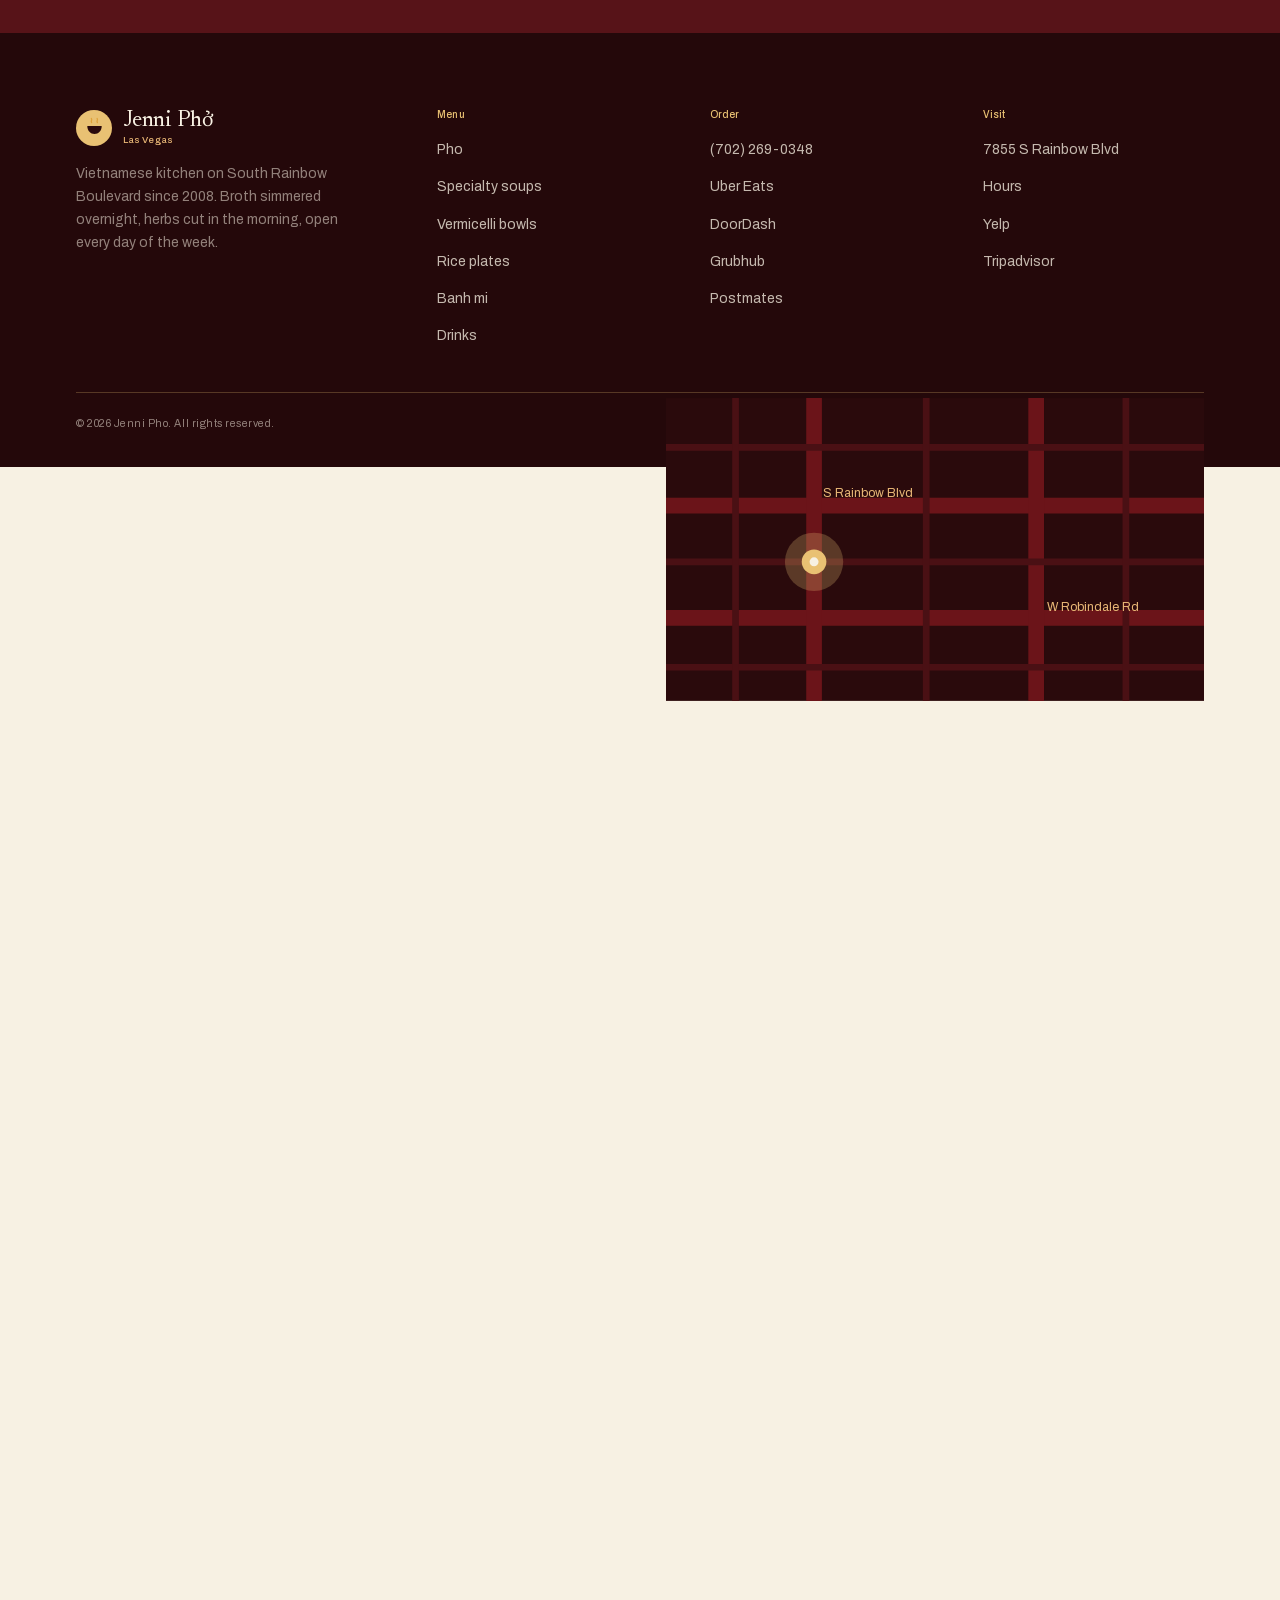
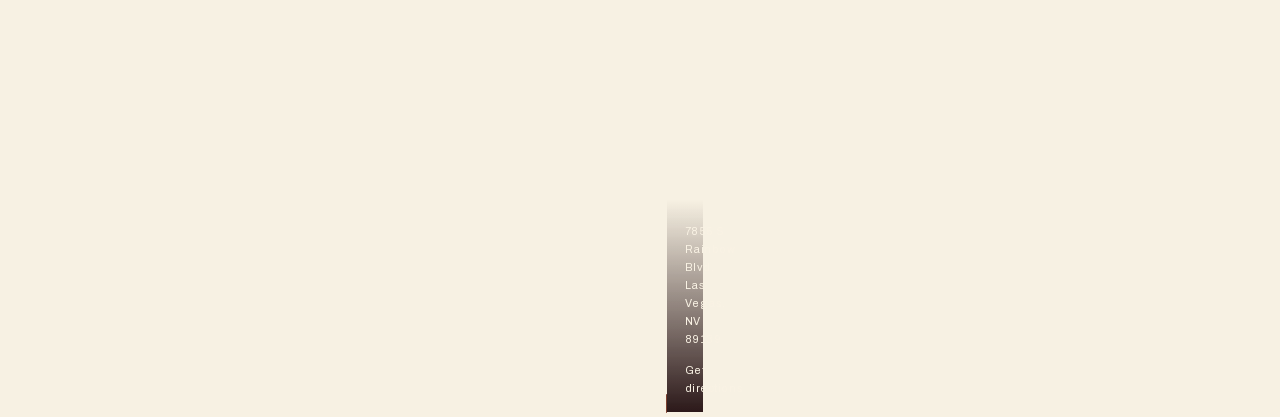
==== commit 39260789: "Repalette to Vietnamese lacquer: oxblood and gold Replaces the jade scheme with lacquer red and gold" ====
--- a/index.html
+++ b/index.html
@@ -6,7 +6,7 @@
 
 <title>Jenni Pho: Vietnamese Kitchen in Las Vegas | Pho &amp; Banh Mi</title>
 <meta name="description" content="Family-owned Vietnamese kitchen on S Rainbow Blvd since 2008. Oxtail pho simmered overnight, banh mi under $10, free parking. Open daily 10am–9:30pm.">
-<meta name="theme-color" content="#0E2A20">
+<meta name="theme-color" content="#3D0D11">
 <link rel="canonical" href="https://jennipho.com/">
 
 <meta property="og:type" content="restaurant">
@@ -436,19 +436,19 @@
              href="https://www.google.com/maps/dir/?api=1&amp;destination=Jenni+Pho+7855+S+Rainbow+Blvd+Las+Vegas+NV+89139"
              target="_blank" rel="noopener noreferrer" aria-label="Get directions to Jenni Pho">
             <svg viewBox="0 0 480 270" aria-hidden="true">
-              <rect width="480" height="270" fill="#0A241D"/>
-              <g stroke="#173C2E" stroke-width="14">
+              <rect width="480" height="270" fill="#2A0A0C"/>
+              <g stroke="#6B1419" stroke-width="14">
                 <path d="M0 96h480"/><path d="M0 196h480"/><path d="M132 0v270"/><path d="M330 0v270"/>
               </g>
-              <g stroke="#123024" stroke-width="6">
+              <g stroke="#4A1014" stroke-width="6">
                 <path d="M0 44h480"/><path d="M0 146h480"/><path d="M0 240h480"/>
                 <path d="M62 0v270"/><path d="M232 0v270"/><path d="M410 0v270"/>
               </g>
-              <text x="140" y="88" fill="#7FC5A0" font-family="Archivo,sans-serif" font-size="11">S Rainbow Blvd</text>
-              <text x="340" y="190" fill="#7FC5A0" font-family="Archivo,sans-serif" font-size="11">W Robindale Rd</text>
-              <circle cx="132" cy="146" r="26" fill="#E04E2E" opacity=".26"/>
-              <circle cx="132" cy="146" r="11" fill="#E04E2E"/>
-              <circle cx="132" cy="146" r="4" fill="#F2EDE1"/>
+              <text x="140" y="88" fill="#E8B776" font-family="Archivo,sans-serif" font-size="11">S Rainbow Blvd</text>
+              <text x="340" y="190" fill="#E8B776" font-family="Archivo,sans-serif" font-size="11">W Robindale Rd</text>
+              <circle cx="132" cy="146" r="26" fill="#E9C173" opacity=".26"/>
+              <circle cx="132" cy="146" r="11" fill="#E9C173"/>
+              <circle cx="132" cy="146" r="4" fill="#F7F1E3"/>
             </svg>
             <span class="map-card__label">
               <span>7855 S Rainbow Blvd, Las Vegas, NV 89139</span>
--- a/assets/css/site.css
+++ b/assets/css/site.css
@@ -7,36 +7,37 @@
    ============================================================ */
 
 :root {
-  /* Ground: greens biased warm so they never read as slate. */
-  --jade-900: #08201A;
-  --jade-800: #0E2A20;
-  --jade-700: #14382B;
-  --jade-600: #1B4736;
-  --jade-500: #2E7355;
-  --jade-300: #7FC5A0;
-  --jade-200: #A9DCC0;
-
-  --bone:     #F2EDE1;
-  --bone-2:   #E8E1D1;
-  --bone-3:   #DCD3BF;
-
-  --chilli:   #E04E2E;
-  --chilli-d: #B93C21;
-  --chilli-ink: #9E2F16;   /* prices on light grounds, AA at small sizes */
-  --chilli-btn: #C43D20;   /* brightest red that clears AA for button text */
-  --gold:     #E0B45C;
-
-  --ink:      #101A15;
-  --text:     #16241D;
-  --text-2:   #48584F;
-  --text-3:   #6E7C73;
-
-  --on-jade:   #F4F1E6;
-  --on-jade-2: rgba(244, 241, 230, 0.74);
-  --on-jade-3: rgba(244, 241, 230, 0.5);
-  --jade-line: rgba(168, 210, 186, 0.2);
-  --line:      rgba(22, 36, 29, 0.14);
-  --line-2:    rgba(22, 36, 29, 0.08);
+  /* Vietnamese lacquer: oxblood red and gold leaf. The reds carry a
+     warm brown bias so they read as lacquered wood, not fire-engine. */
+  --jade-900: #24080A;
+  --jade-800: #3D0D11;
+  --jade-700: #571318;
+  --jade-600: #74191E;
+  --jade-500: #96262A;
+  --jade-300: #E8B776;
+  --jade-200: #F6DCAC;
+
+  --bone:     #F7F1E3;
+  --bone-2:   #EDE4CF;
+  --bone-3:   #E0D4B8;
+
+  --chilli:   #C8342C;
+  --chilli-d: #A02420;
+  --chilli-ink: #8C1D21;   /* prices on light grounds, AA at small sizes */
+  --chilli-btn: #E3B85C;   /* brightest red that clears AA for button text */
+  --gold:     #E9C173;
+
+  --ink:      #1A0708;
+  --text:     #241012;
+  --text-2:   #5A4340;
+  --text-3:   #8A6F69;
+
+  --on-jade:   #F9F2E4;
+  --on-jade-2: rgba(249, 242, 228, 0.76);
+  --on-jade-3: rgba(249, 242, 228, 0.52);
+  --jade-line: rgba(233, 193, 115, 0.26);
+  --line:      rgba(36, 16, 18, 0.15);
+  --line-2:    rgba(36, 16, 18, 0.09);
 
   --display: "Newsreader", "Iowan Old Style", Georgia, "Times New Roman", serif;
   --sans: "Archivo", -apple-system, BlinkMacSystemFont, "Segoe UI", Roboto,
@@ -146,8 +147,8 @@
   transition: background-color 0.28s var(--ease), color 0.28s var(--ease),
               border-color 0.28s var(--ease), transform 0.28s var(--ease-out);
 }
-.btn--primary { background: var(--chilli-btn); color: #FFF6F1; }
-.btn--primary:hover { background: var(--chilli-ink); }
+.btn--primary { background: var(--chilli-btn); color: #2A0A0C; font-weight: 600; }
+.btn--primary:hover { background: var(--jade-200); }
 .btn--ghost { border-color: var(--line); color: var(--text); background: transparent; }
 .btn--ghost:hover { border-color: var(--text); background: var(--text); color: var(--bone); }
 .btn--sm { padding: 11px 19px; font-size: 11.5px; }
@@ -169,14 +170,14 @@
 .header {
   position: fixed; inset: 0 0 auto; z-index: 100;
   height: var(--header-h);
-  background: rgba(14, 42, 32, 0.82);
+  background: rgba(36, 8, 10, 0.86);
   backdrop-filter: saturate(150%) blur(14px);
   -webkit-backdrop-filter: saturate(150%) blur(14px);
-  border-bottom: 1px solid rgba(168, 210, 186, 0.14);
+  border-bottom: 1px solid rgba(233, 193, 115, 0.18);
   color: var(--on-jade);
   transition: background-color 0.3s var(--ease), border-color 0.3s var(--ease);
 }
-.header.is-solid { background: rgba(8, 32, 26, 0.95); }
+.header.is-solid { background: rgba(26, 6, 8, 0.96); }
 .header__inner {
   height: 100%; display: flex; align-items: center; gap: 26px;
   width: 100%; max-width: var(--shell); margin-inline: auto;
@@ -186,9 +187,10 @@
 .brand__mark {
   width: 36px; height: 36px; flex: none;
   display: grid; place-items: center;
-  border-radius: 50%; background: var(--chilli);
+  border-radius: 50%; background: var(--gold);
 }
 .brand__mark svg { width: 23px; height: 23px; }
+.brand__mark path[fill="#FAF6EE"] { fill: #2A0A0C; }
 .brand__text { display: flex; flex-direction: column; line-height: 1; }
 .brand__name { font-family: var(--display); font-size: 1.4rem; letter-spacing: -0.01em; }
 .brand__sub {
@@ -235,13 +237,13 @@
   position: absolute; pointer-events: none;
   width: 92vmax; height: 92vmax; right: -30vmax; top: -34vmax;
   background: radial-gradient(circle at center,
-    rgba(46, 115, 85, 0.5) 0%, rgba(20, 56, 43, 0.34) 38%, transparent 68%);
+    rgba(233, 193, 115, 0.24) 0%, rgba(148, 38, 42, 0.30) 38%, transparent 68%);
 }
 .hero__glow--2 {
   right: auto; left: -32vmax; top: auto; bottom: -44vmax;
   width: 76vmax; height: 76vmax;
   background: radial-gradient(circle at center,
-    rgba(224, 78, 46, 0.16) 0%, transparent 62%);
+    rgba(233, 193, 115, 0.14) 0%, transparent 62%);
 }
 .hero__grain {
   position: absolute; inset: 0; pointer-events: none;
@@ -270,7 +272,7 @@
   width: 7px; height: 7px; border-radius: 50%;
   background: var(--text-3); flex: none;
 }
-.hero__status.is-open .dot { background: var(--jade-300); box-shadow: 0 0 0 3px rgba(127, 197, 160, 0.2); }
+.hero__status.is-open .dot { background: var(--jade-300); box-shadow: 0 0 0 3px rgba(233, 193, 115, 0.22); }
 .hero h1 { color: var(--on-jade); }
 .hero__lede {
   color: var(--on-jade-2); max-width: 44ch;
@@ -336,7 +338,7 @@
 
 /* ---------- Marquee ---------- */
 .marquee {
-  background: var(--chilli); color: #FFF4EF;
+  background: var(--gold); color: #2A0A0C;
   overflow: hidden; padding-block: 15px;
 }
 .marquee__track { display: flex; width: max-content; animation: slide 42s linear infinite; }
@@ -365,7 +367,7 @@
   background: var(--jade-800); color: var(--on-jade);
   border-radius: var(--r-lg); padding: 20px 24px;
   display: flex; align-items: baseline; gap: 11px;
-  box-shadow: 0 22px 44px -24px rgba(8, 32, 26, 0.6);
+  box-shadow: 0 22px 44px -24px rgba(26, 6, 8, 0.62);
 }
 .story__badge strong {
   font-family: var(--display); font-size: 3.1rem; line-height: 1;
@@ -396,7 +398,7 @@
   content: ""; position: absolute; pointer-events: none;
   width: 74vmax; height: 74vmax; left: 50%; top: -38vmax; transform: translateX(-50%);
   background: radial-gradient(circle at center,
-    rgba(46, 115, 85, 0.34) 0%, rgba(224, 78, 46, 0.07) 42%, transparent 70%);
+    rgba(233, 193, 115, 0.16) 0%, rgba(148, 38, 42, 0.22) 42%, transparent 70%);
 }
 .aromatics .shell { position: relative; z-index: 1; }
 .aromatics h2 { color: var(--on-jade); }
@@ -539,7 +541,7 @@
   padding: 26px 16px 13px;
   font-family: var(--sans); font-size: 10.5px; font-weight: 500;
   letter-spacing: 0.1em; color: #F4F1E6;
-  background: linear-gradient(transparent, rgba(8, 32, 26, 0.86));
+  background: linear-gradient(transparent, rgba(26, 6, 8, 0.88));
 }
 
 /* ---------- Ordering ---------- */
@@ -622,27 +624,27 @@
 .map-card__label {
   position: absolute; left: 0; right: 0; bottom: 0; padding: 22px 18px 15px;
   font-family: var(--sans); font-size: 11px; letter-spacing: 0.05em;
-  color: var(--on-jade); background: linear-gradient(transparent, rgba(8, 32, 26, 0.9));
+  color: var(--on-jade); background: linear-gradient(transparent, rgba(26, 6, 8, 0.92));
   display: flex; justify-content: space-between; align-items: flex-end; gap: 12px; flex-wrap: wrap;
 }
 .map-card__label a { color: var(--gold); }
 
 /* ---------- CTA band ---------- */
 .cta-band {
-  background: var(--chilli); color: #FFF4EF; text-align: center;
+  background: var(--jade-700); color: var(--on-jade); text-align: center;
   padding-block: clamp(66px, 9vw, 122px);
 }
-.cta-band h2 { color: #FFF4EF; }
+.cta-band h2 { color: var(--gold); }
 .cta-band h2 em { color: #FFD9CB; }
 .cta-band p {
-  color: rgba(255, 244, 239, 0.86); max-width: 44ch;
+  color: var(--on-jade-2); max-width: 44ch;
   margin: 22px auto 34px; font-size: 1.05rem;
 }
 .cta-band .btns { justify-content: center; }
-.cta-band .btn--primary { background: #FFF4EF; color: var(--chilli-d); }
-.cta-band .btn--primary:hover { background: #FFFFFF; }
-.cta-band .btn--ghost { border-color: rgba(255, 244, 239, 0.5); color: #FFF4EF; }
-.cta-band .btn--ghost:hover { background: #FFF4EF; color: var(--chilli-d); border-color: #FFF4EF; }
+.cta-band .btn--primary { background: var(--gold); color: #2A0A0C; }
+.cta-band .btn--primary:hover { background: var(--jade-200); }
+.cta-band .btn--ghost { border-color: var(--jade-line); color: var(--on-jade); }
+.cta-band .btn--ghost:hover { background: var(--on-jade); color: var(--jade-800); border-color: var(--on-jade); }
 
 /* ---------- Footer ---------- */
 .footer { background: var(--jade-900); color: var(--on-jade); padding-block: clamp(52px, 6vw, 82px) 34px; }
@@ -918,8 +920,8 @@
 
 /* --- The open/closed dot is a live reading, so it breathes. --- */
 @keyframes live {
-  0%, 100% { box-shadow: 0 0 0 0 rgba(127, 197, 160, 0.45); }
-  70%      { box-shadow: 0 0 0 7px rgba(127, 197, 160, 0); }
+  0%, 100% { box-shadow: 0 0 0 0 rgba(233, 193, 115, 0.5); }
+  70%      { box-shadow: 0 0 0 7px rgba(233, 193, 115, 0); }
 }
 .hero__status.is-open .dot { animation: live 2.6s ease-out infinite; }
 
@@ -940,7 +942,7 @@
 
 /* --- Search field and chips acknowledge the press. --- */
 .menu-search input { transition: border-color 0.24s var(--ease), box-shadow 0.24s var(--ease); }
-.menu-search input:focus { box-shadow: 0 0 0 4px rgba(46, 115, 85, 0.14); }
+.menu-search input:focus { box-shadow: 0 0 0 4px rgba(148, 38, 42, 0.16); }
 .chip { transition: background-color 0.24s var(--ease), color 0.24s var(--ease),
                     border-color 0.24s var(--ease), transform 0.16s var(--ease-out); }
 .chip:active { transform: scale(0.96); }
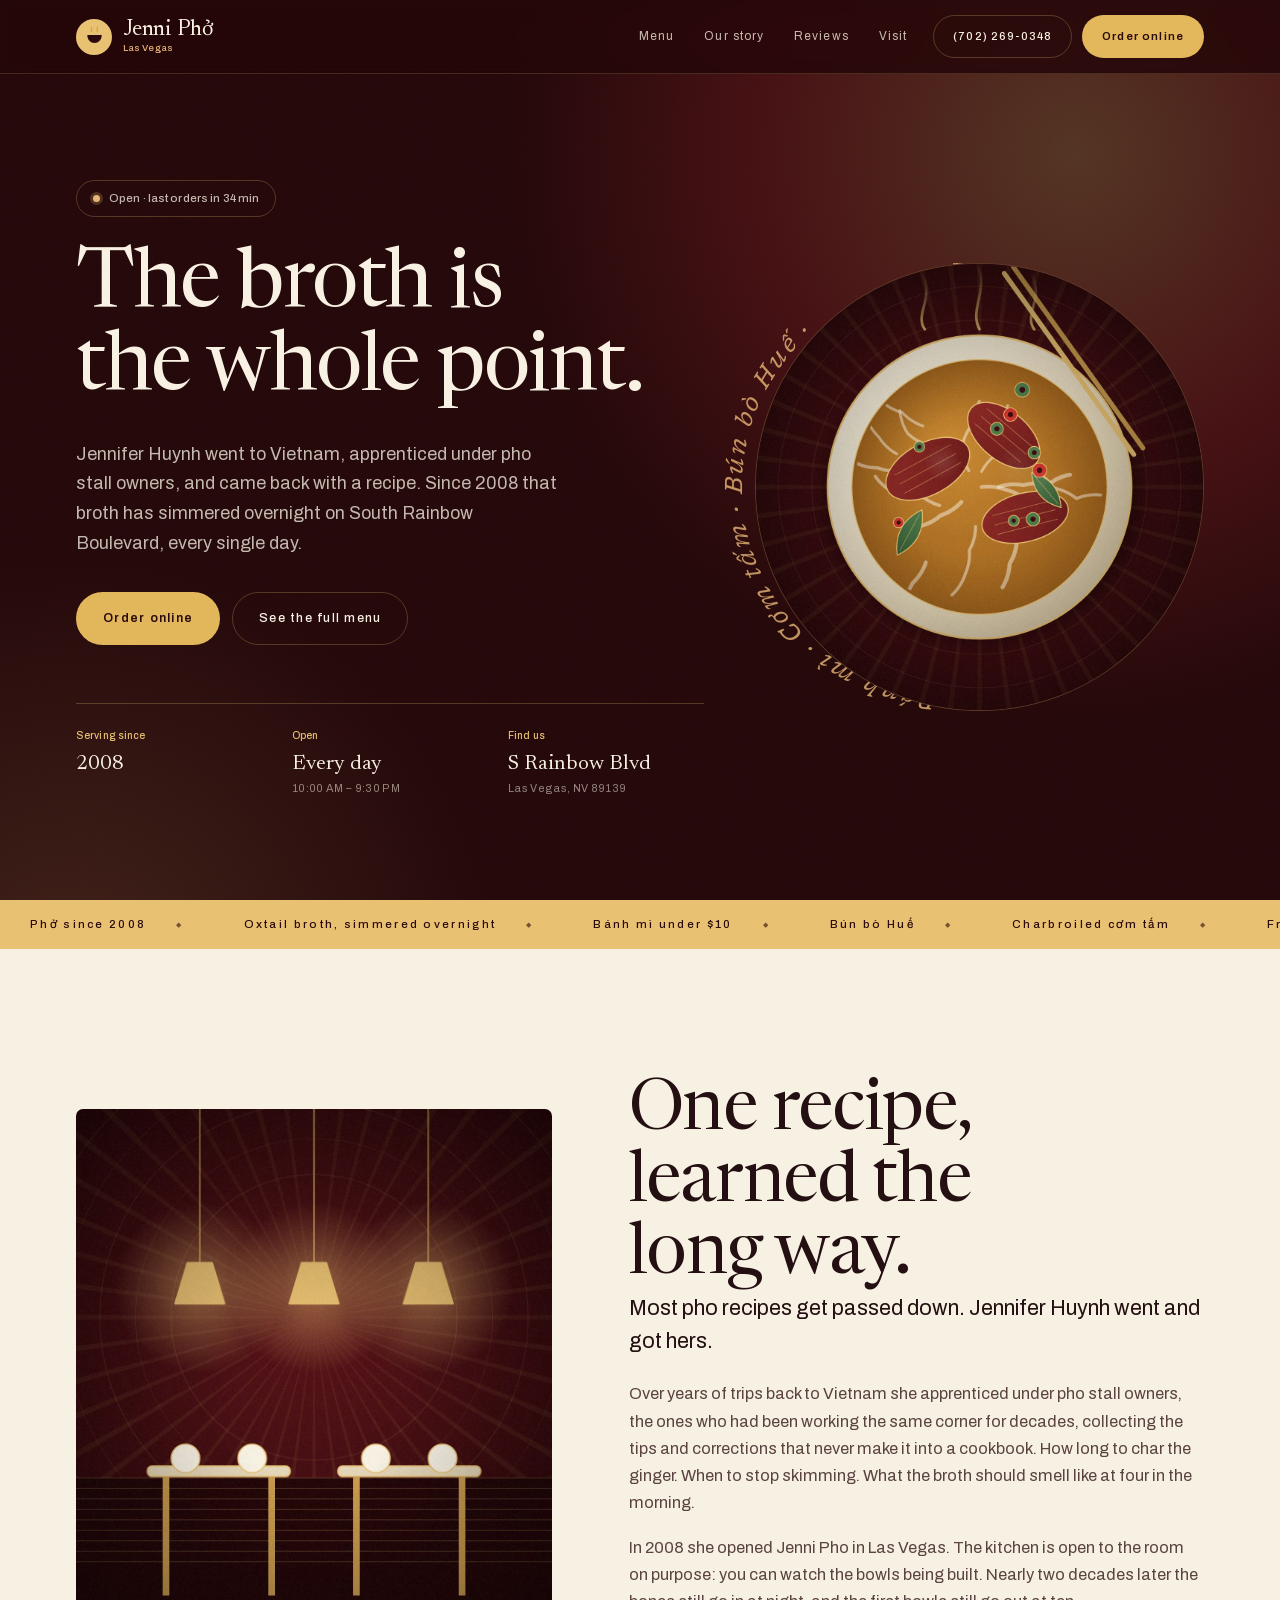
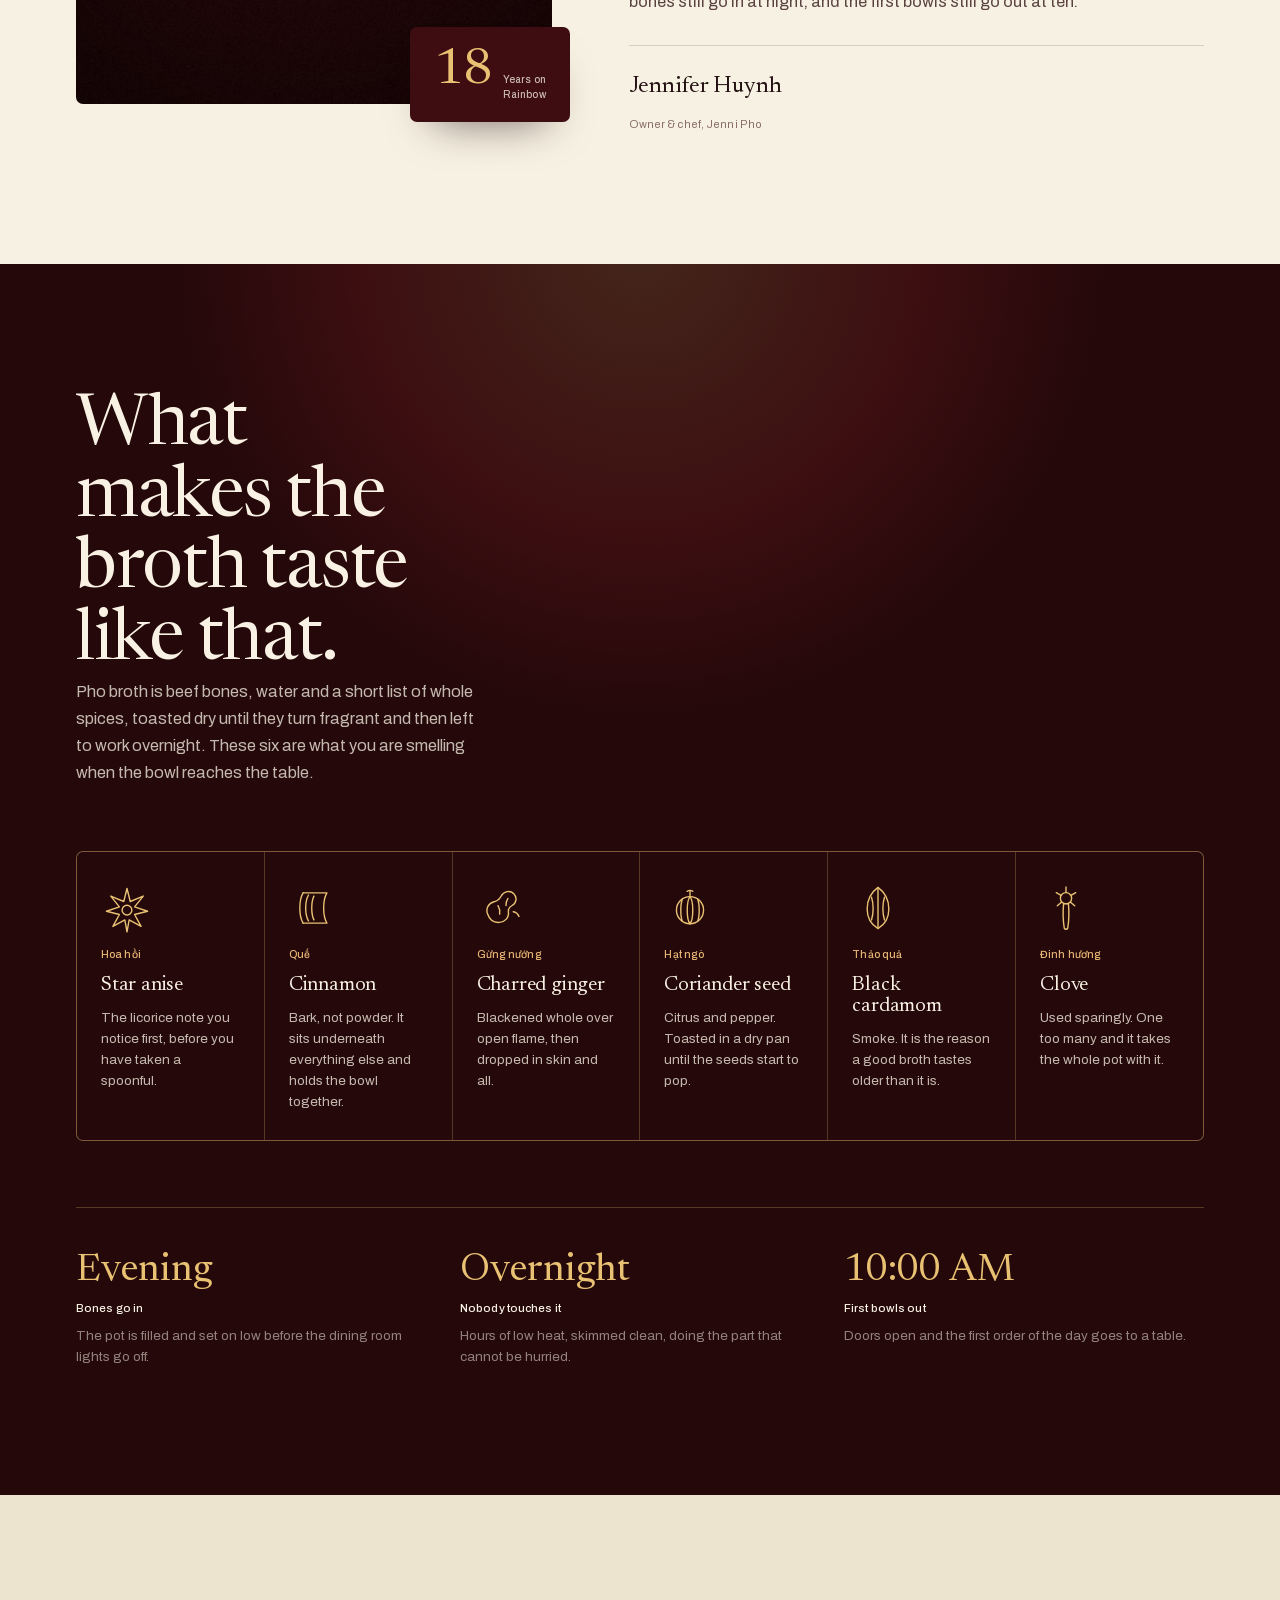
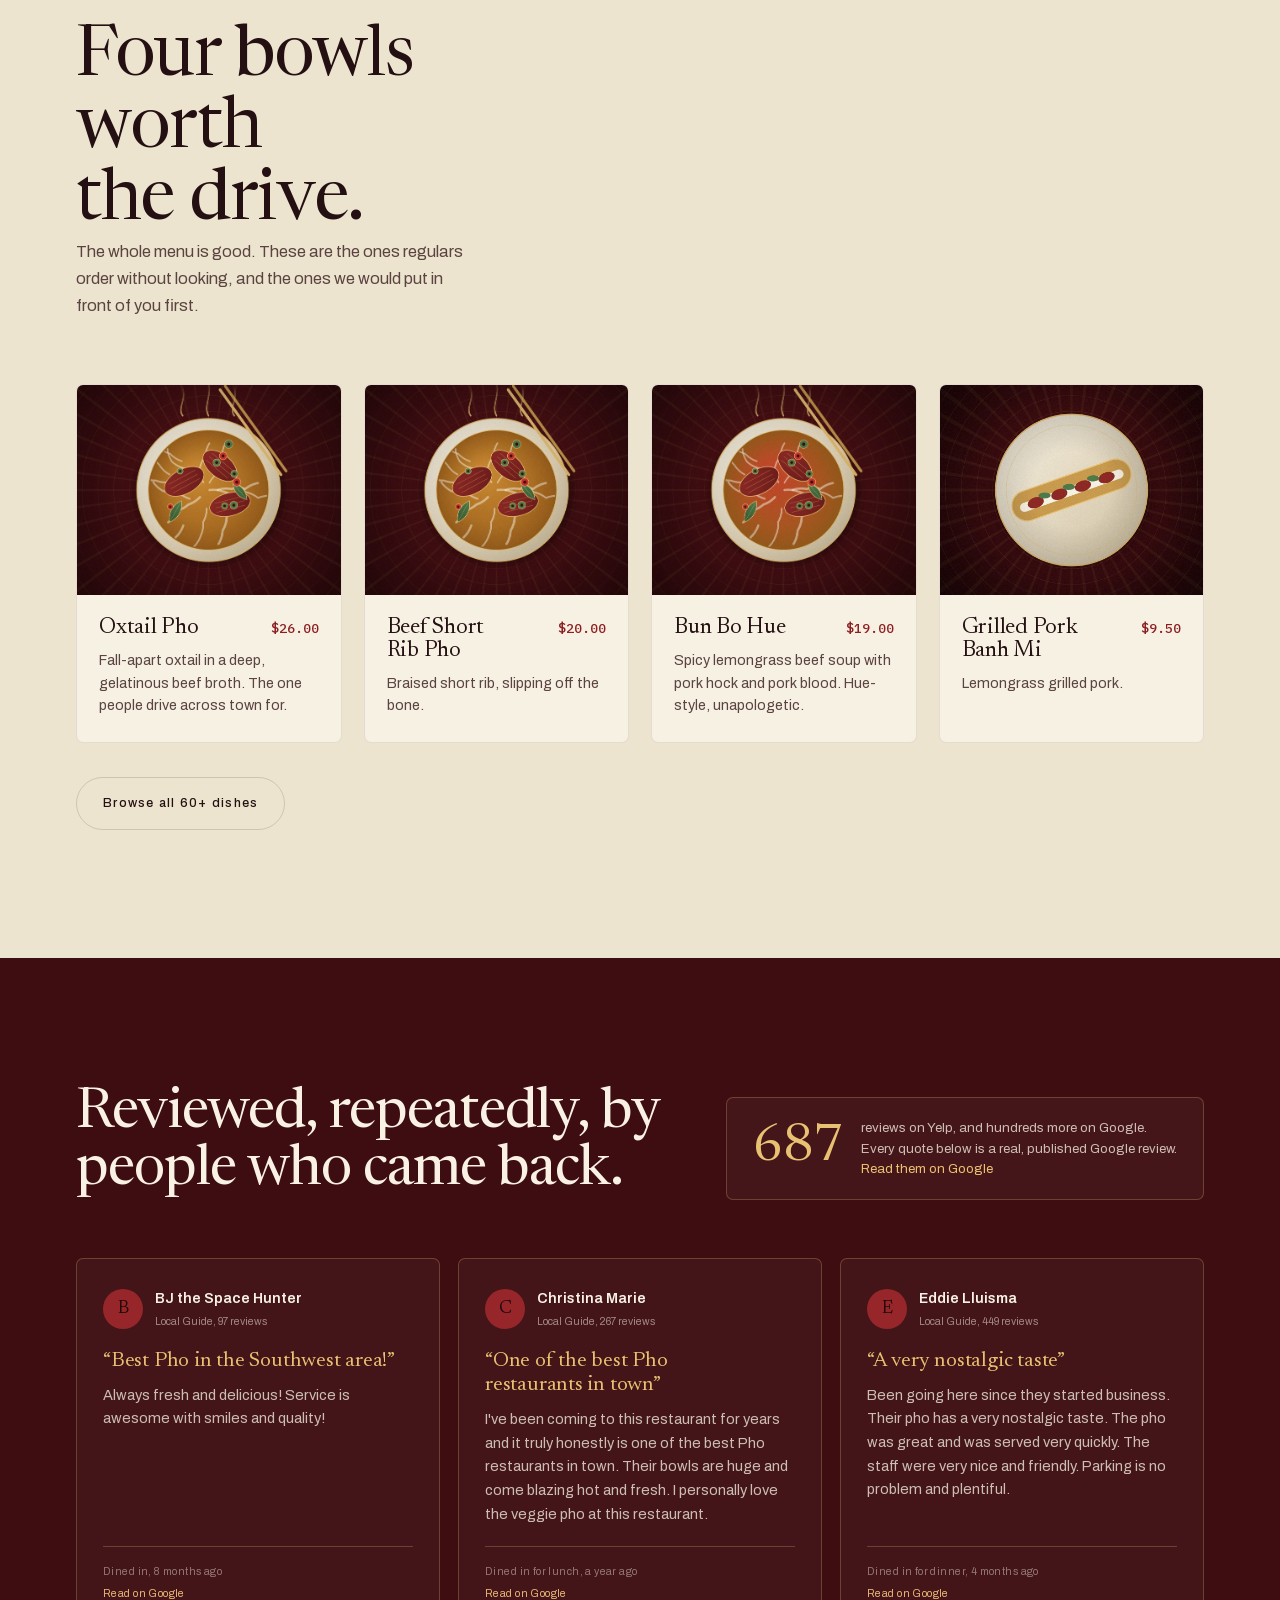
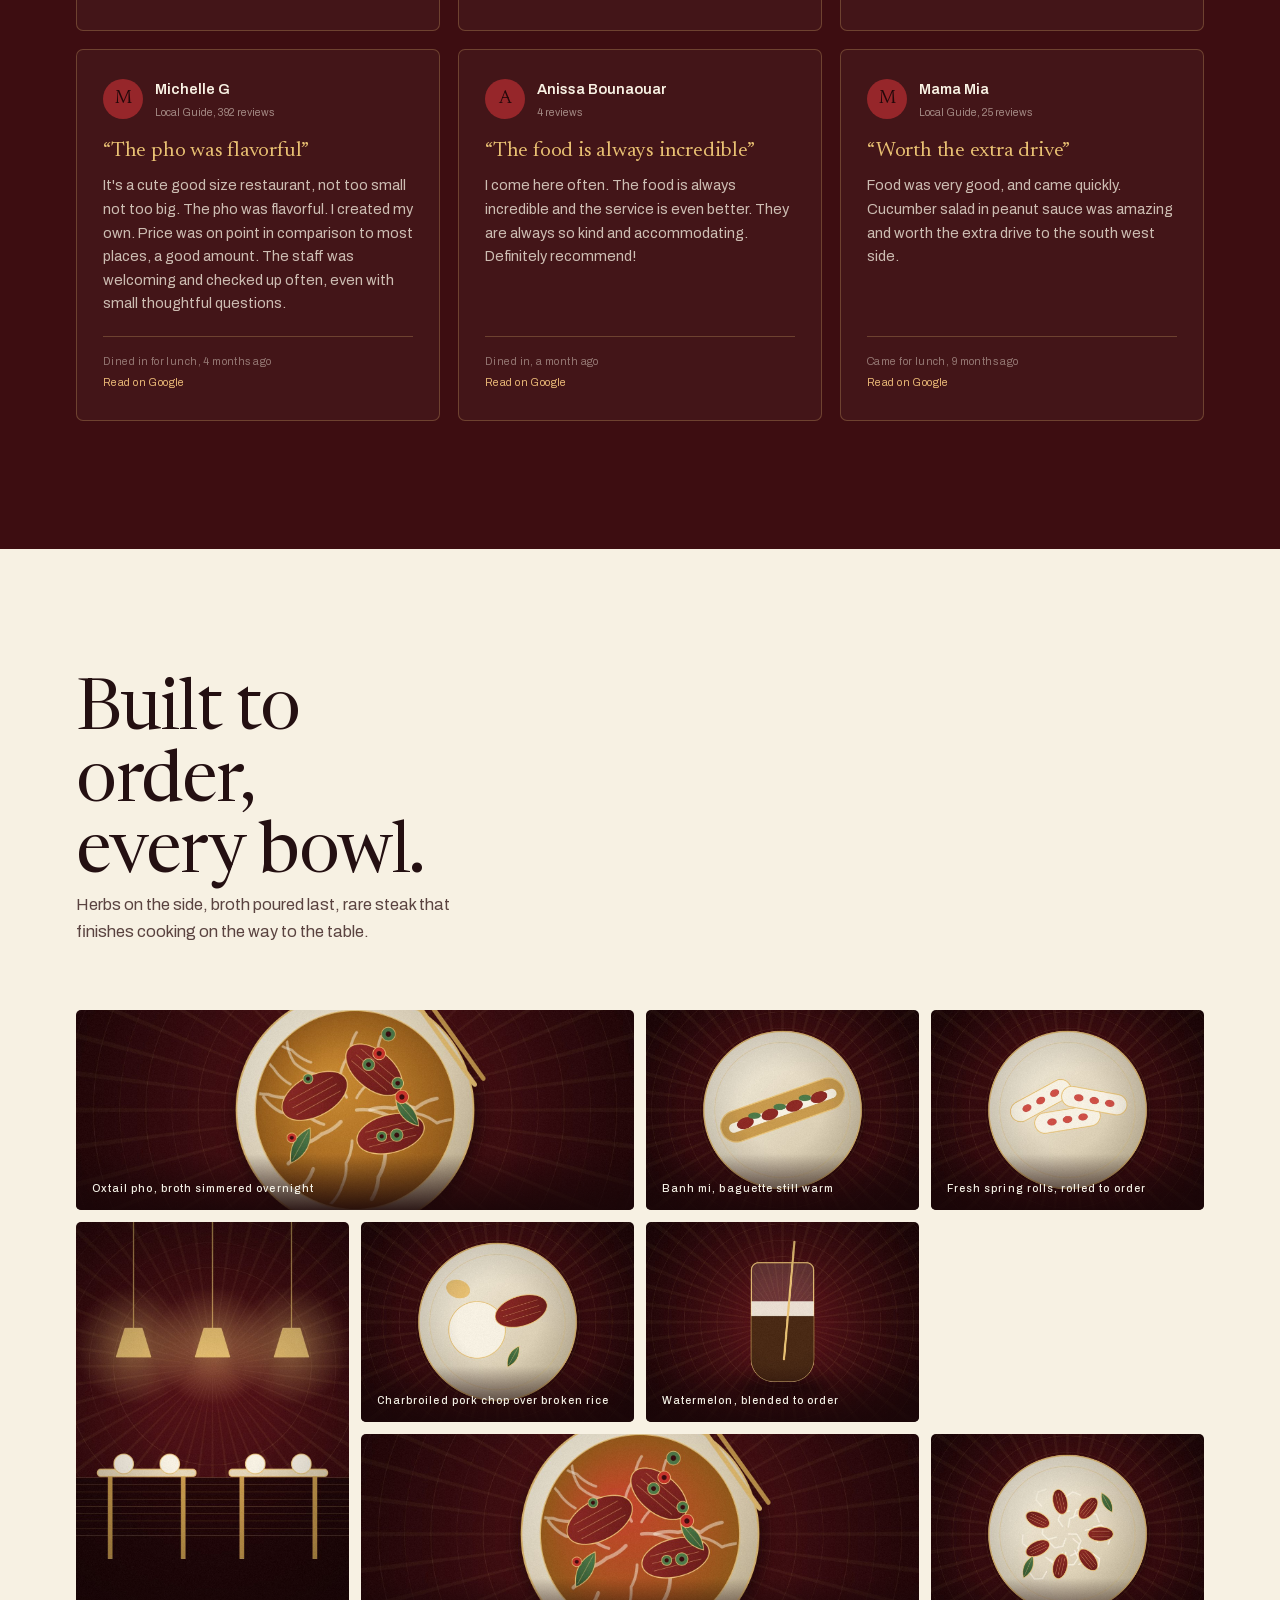
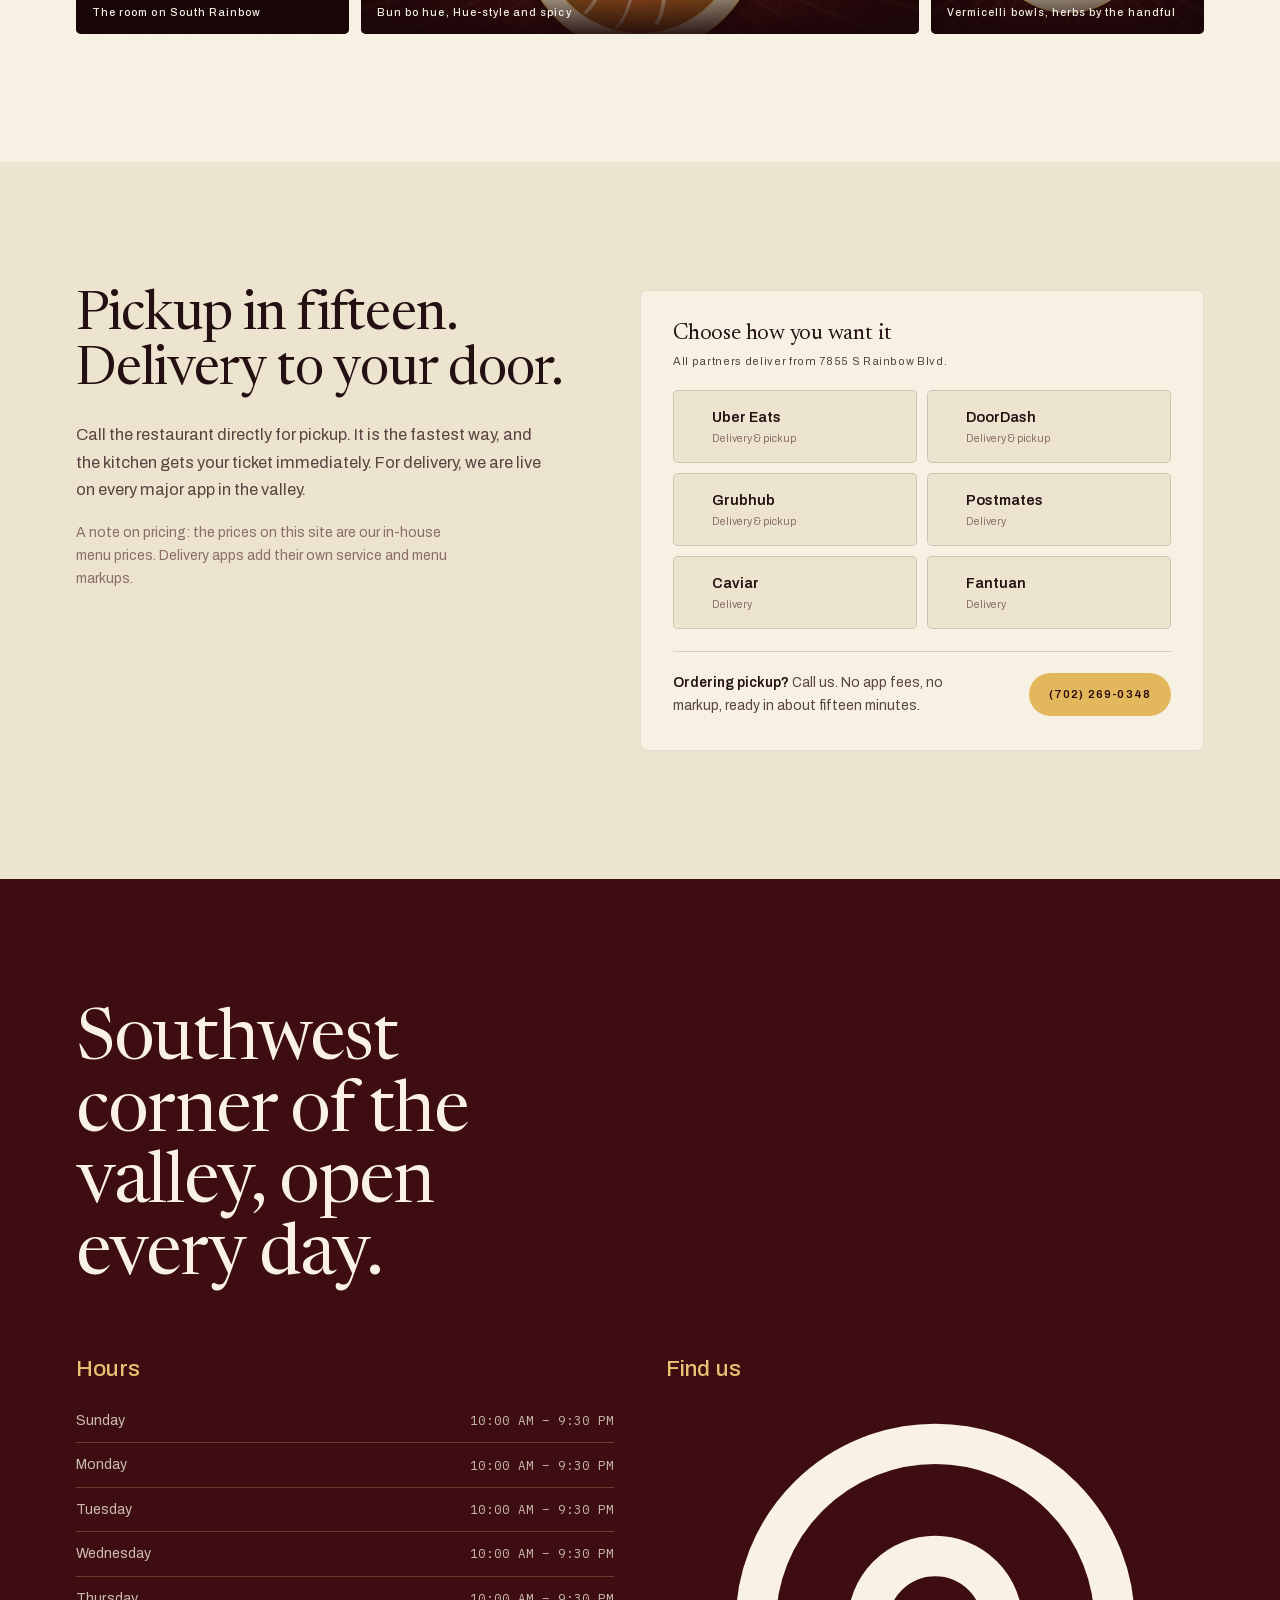
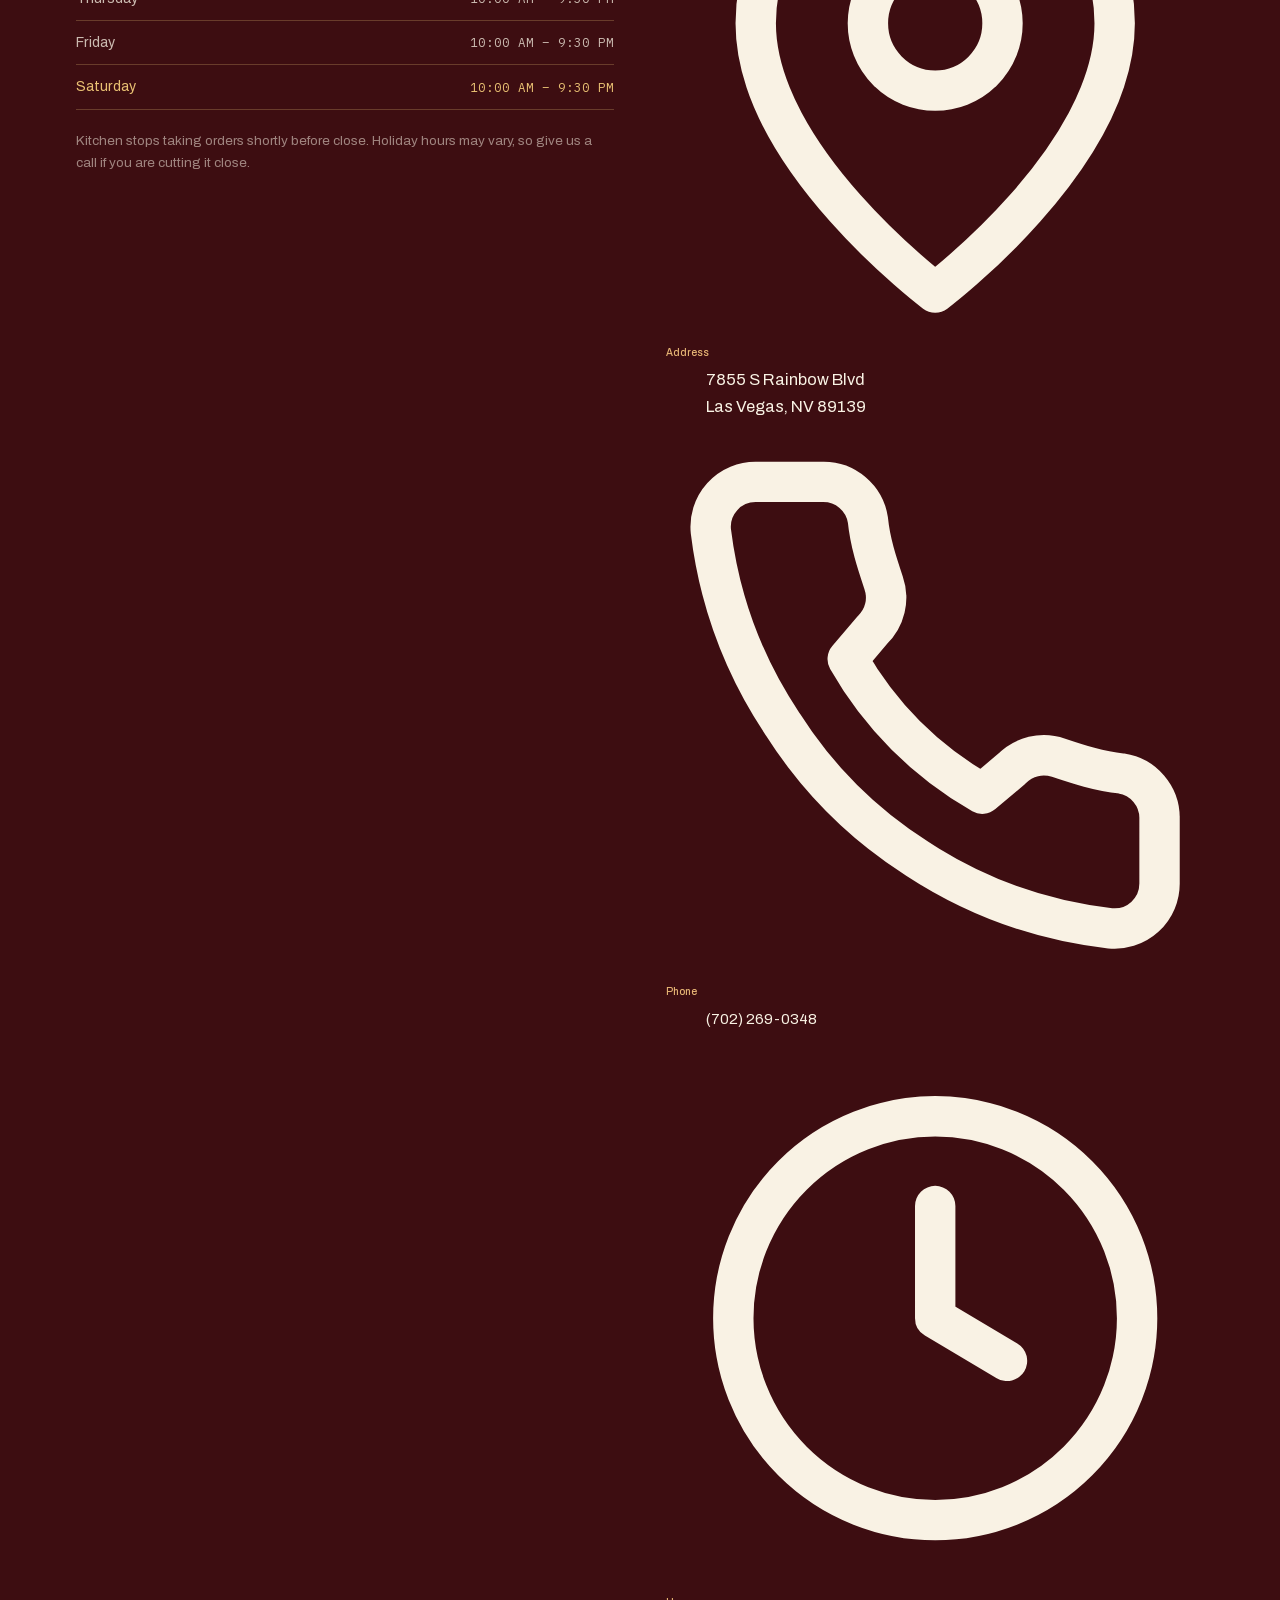
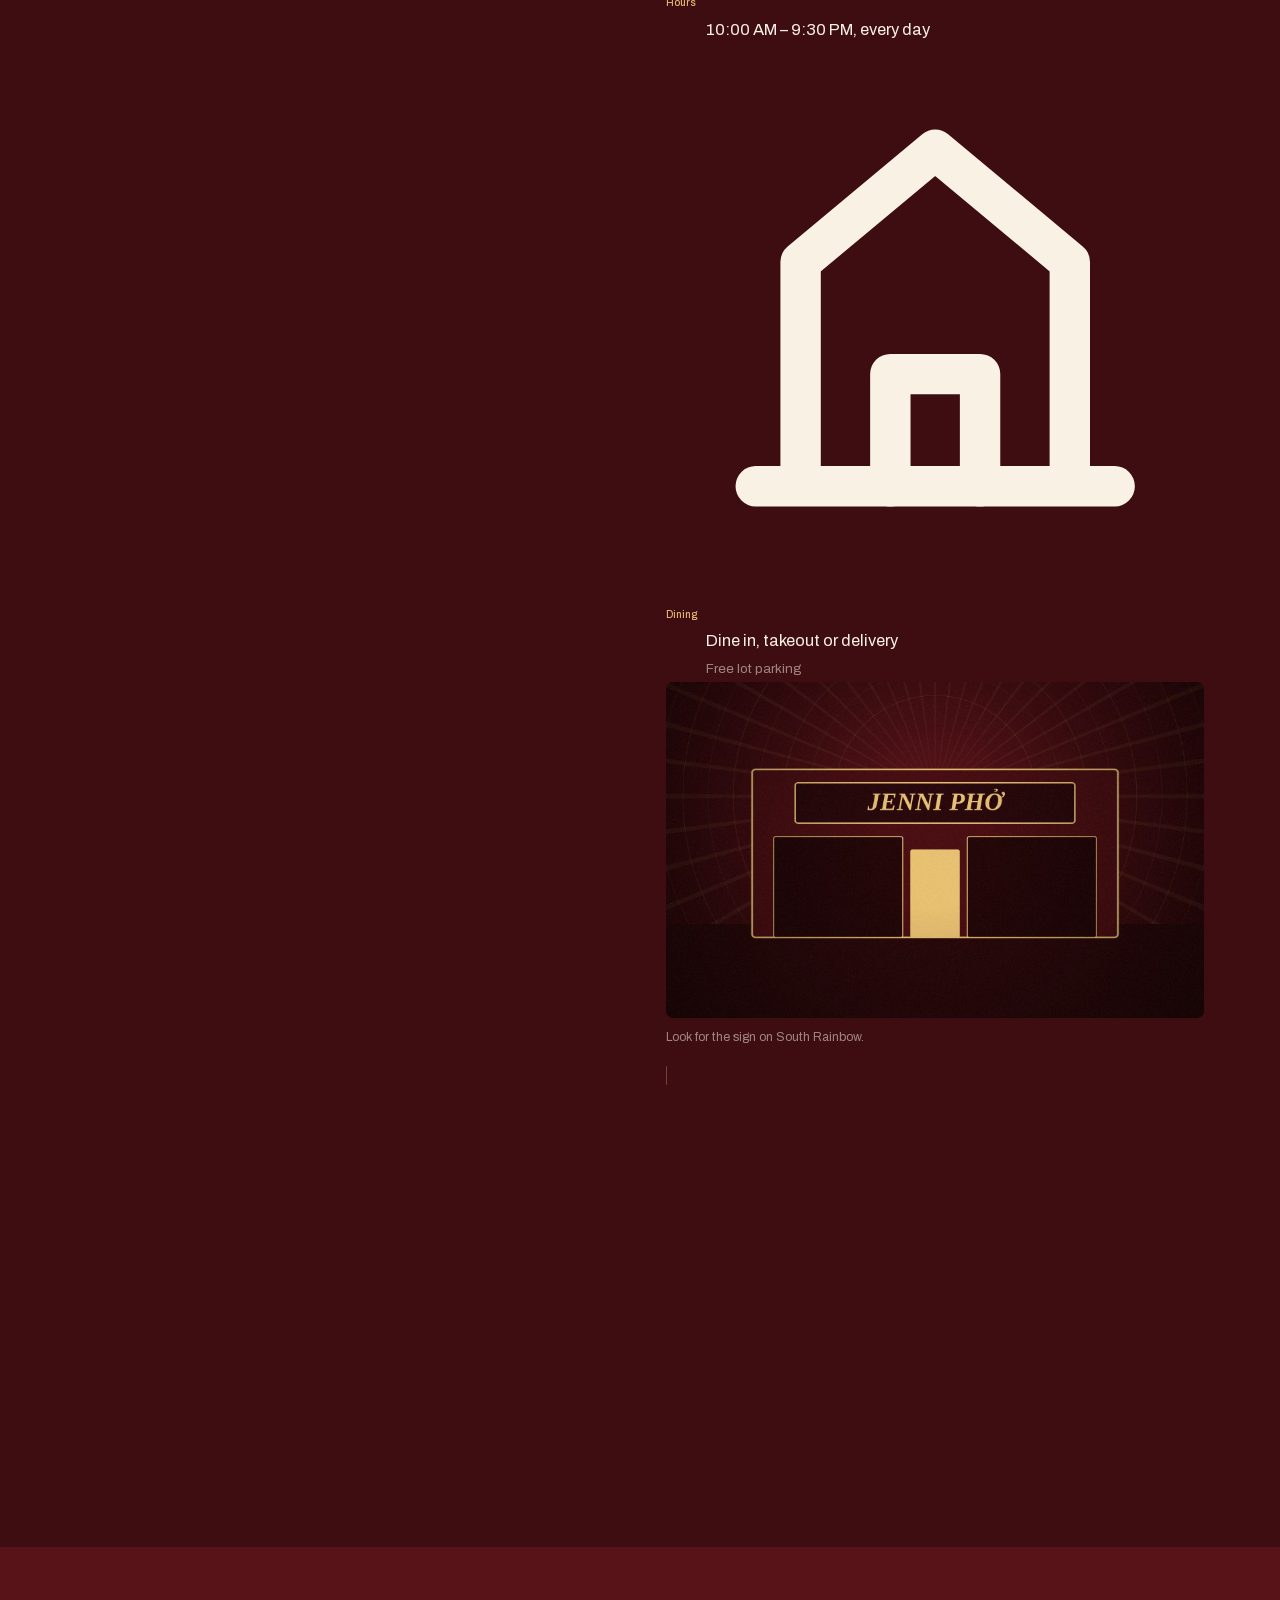
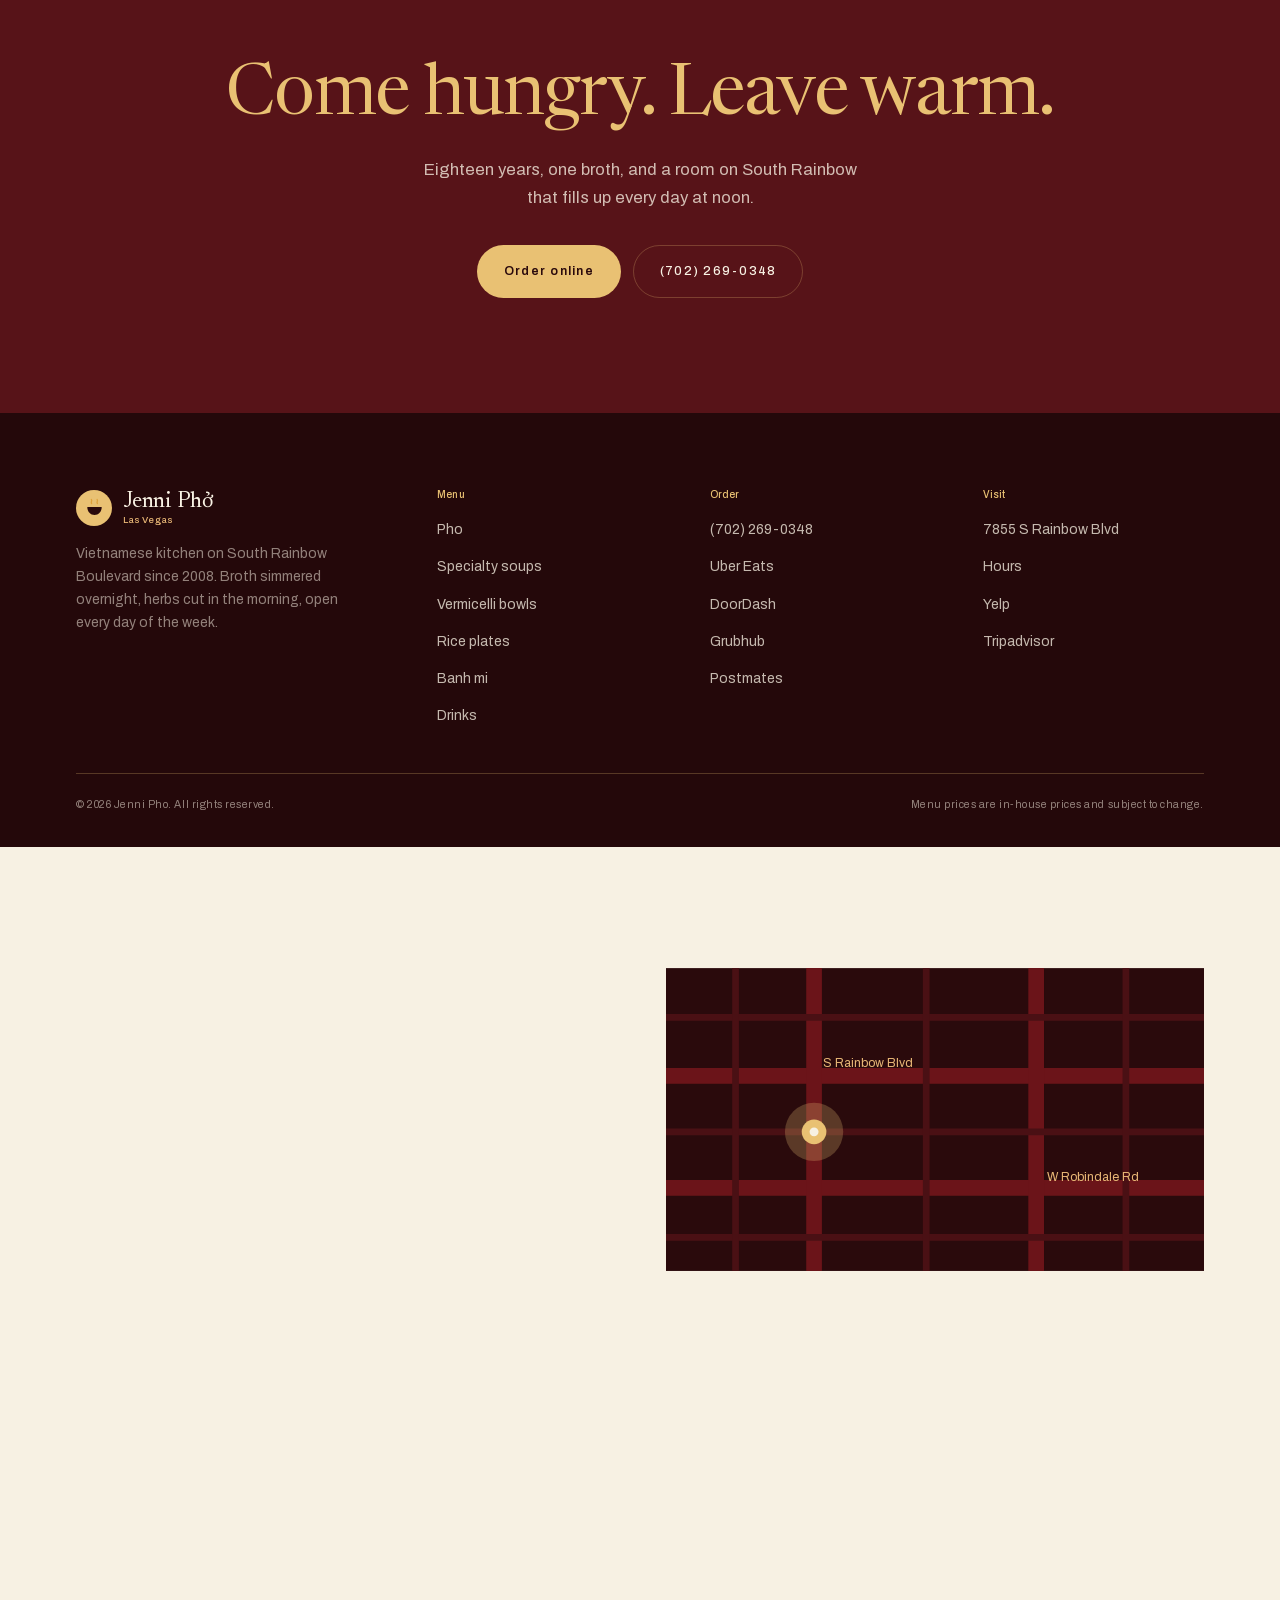
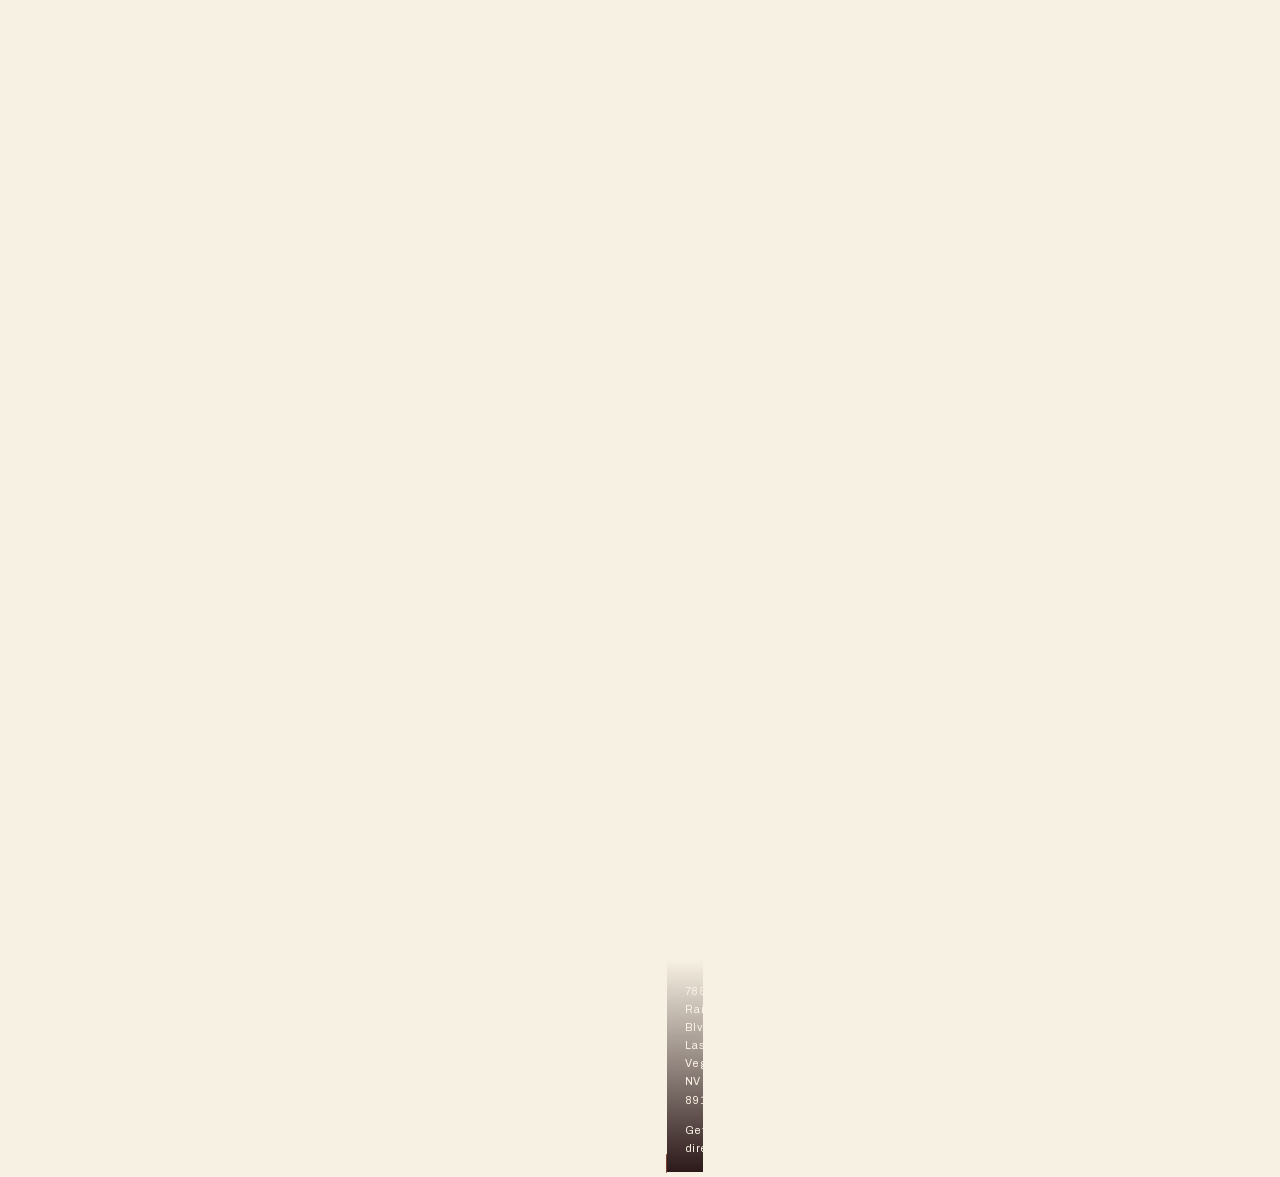
==== commit 94579e39: "Create the artwork: twelve lacquer-poster illustrations Replaces the flat SVG illustrations with a r" ====
--- a/index.html
+++ b/index.html
@@ -111,7 +111,7 @@
         </svg>
 
         <div class="hero__art-frame">
-          <img src="assets/img/pho-bowl.svg" data-slot="hero"
+          <img src="assets/img/hero.jpg" data-slot="hero"
                alt="A bowl of Jenni Pho oxtail pho" fetchpriority="high" decoding="async">
           <canvas class="steam-canvas" data-steam aria-hidden="true"></canvas>
           <svg class="steam" viewBox="0 0 100 60" aria-hidden="true">
@@ -135,7 +135,7 @@
       <div class="story__grid">
         <div class="story__media">
           <div class="media">
-            <img src="assets/img/dining-room.svg" data-slot="dining-room"
+            <img src="assets/img/dining-room.jpg" data-slot="dining-room"
                  alt="The Jenni Pho dining room" loading="lazy" decoding="async">
           </div>
           <div class="story__badge" aria-hidden="true">
